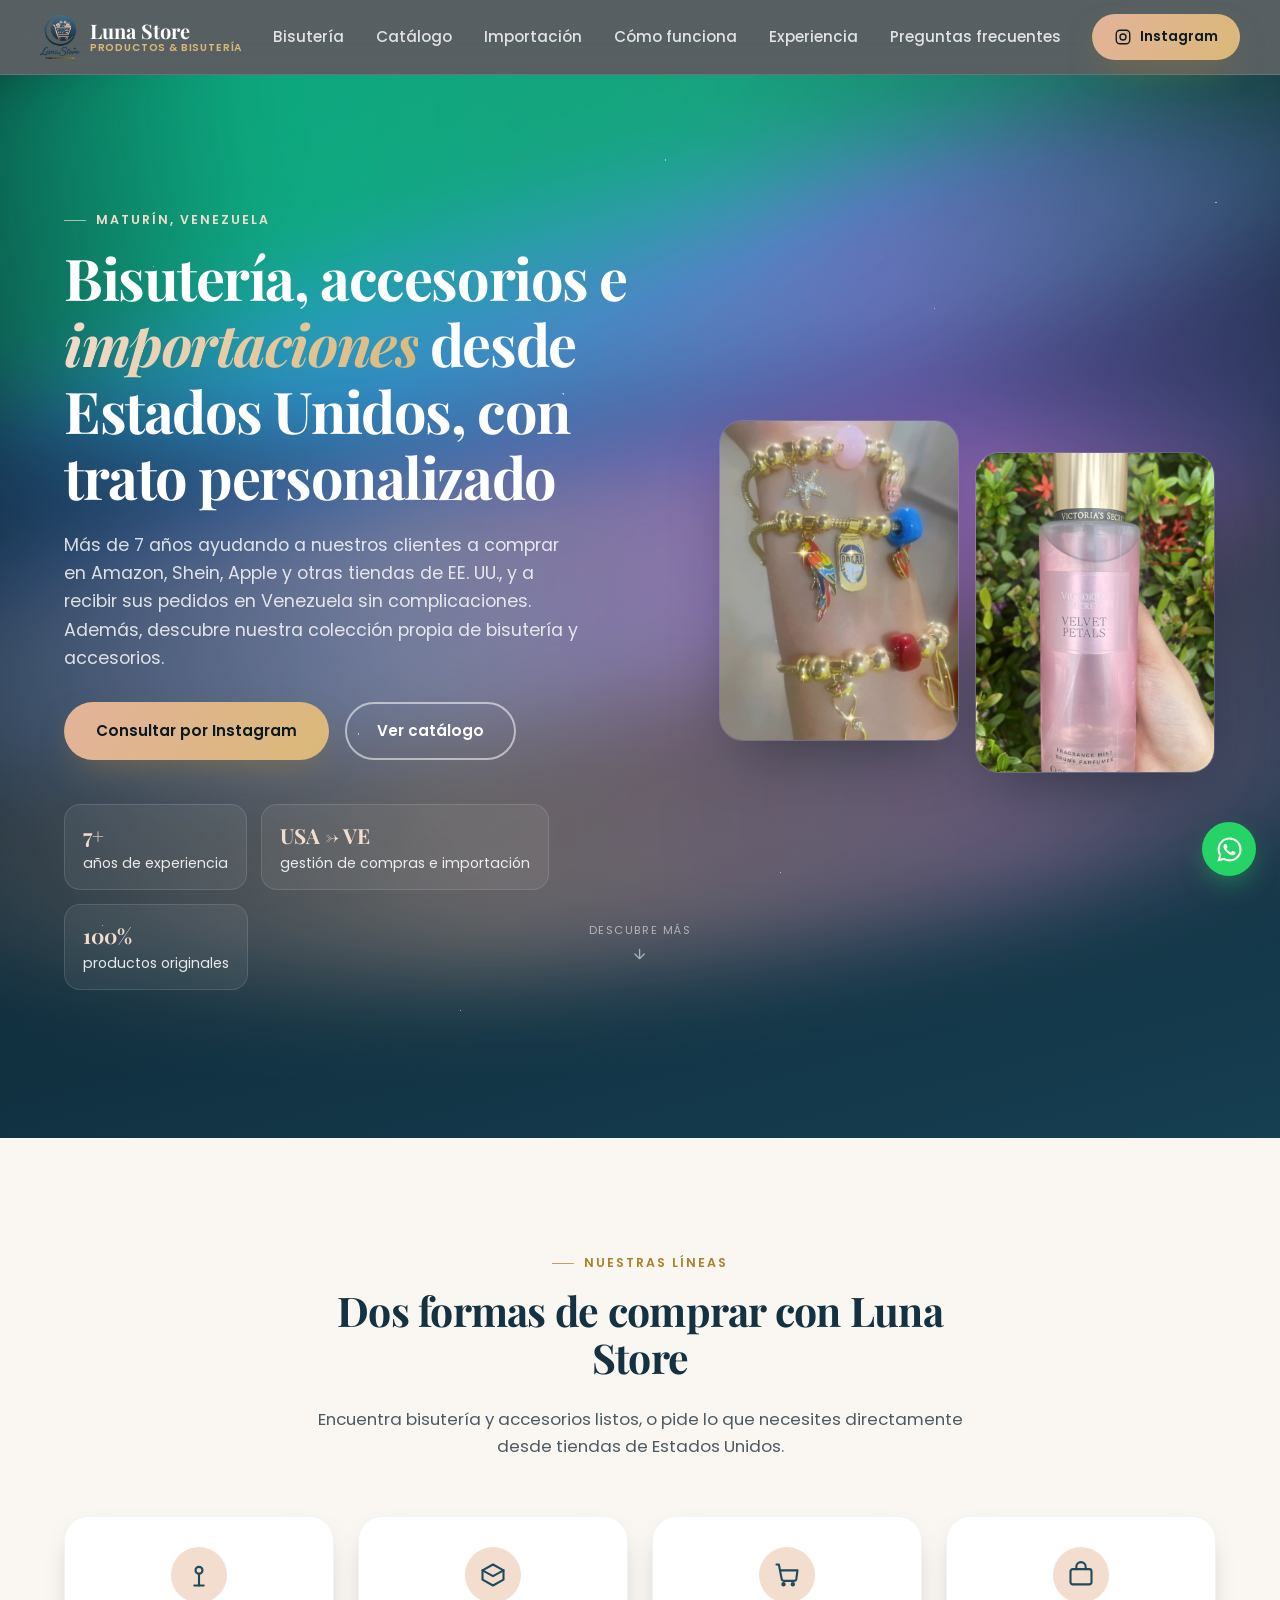
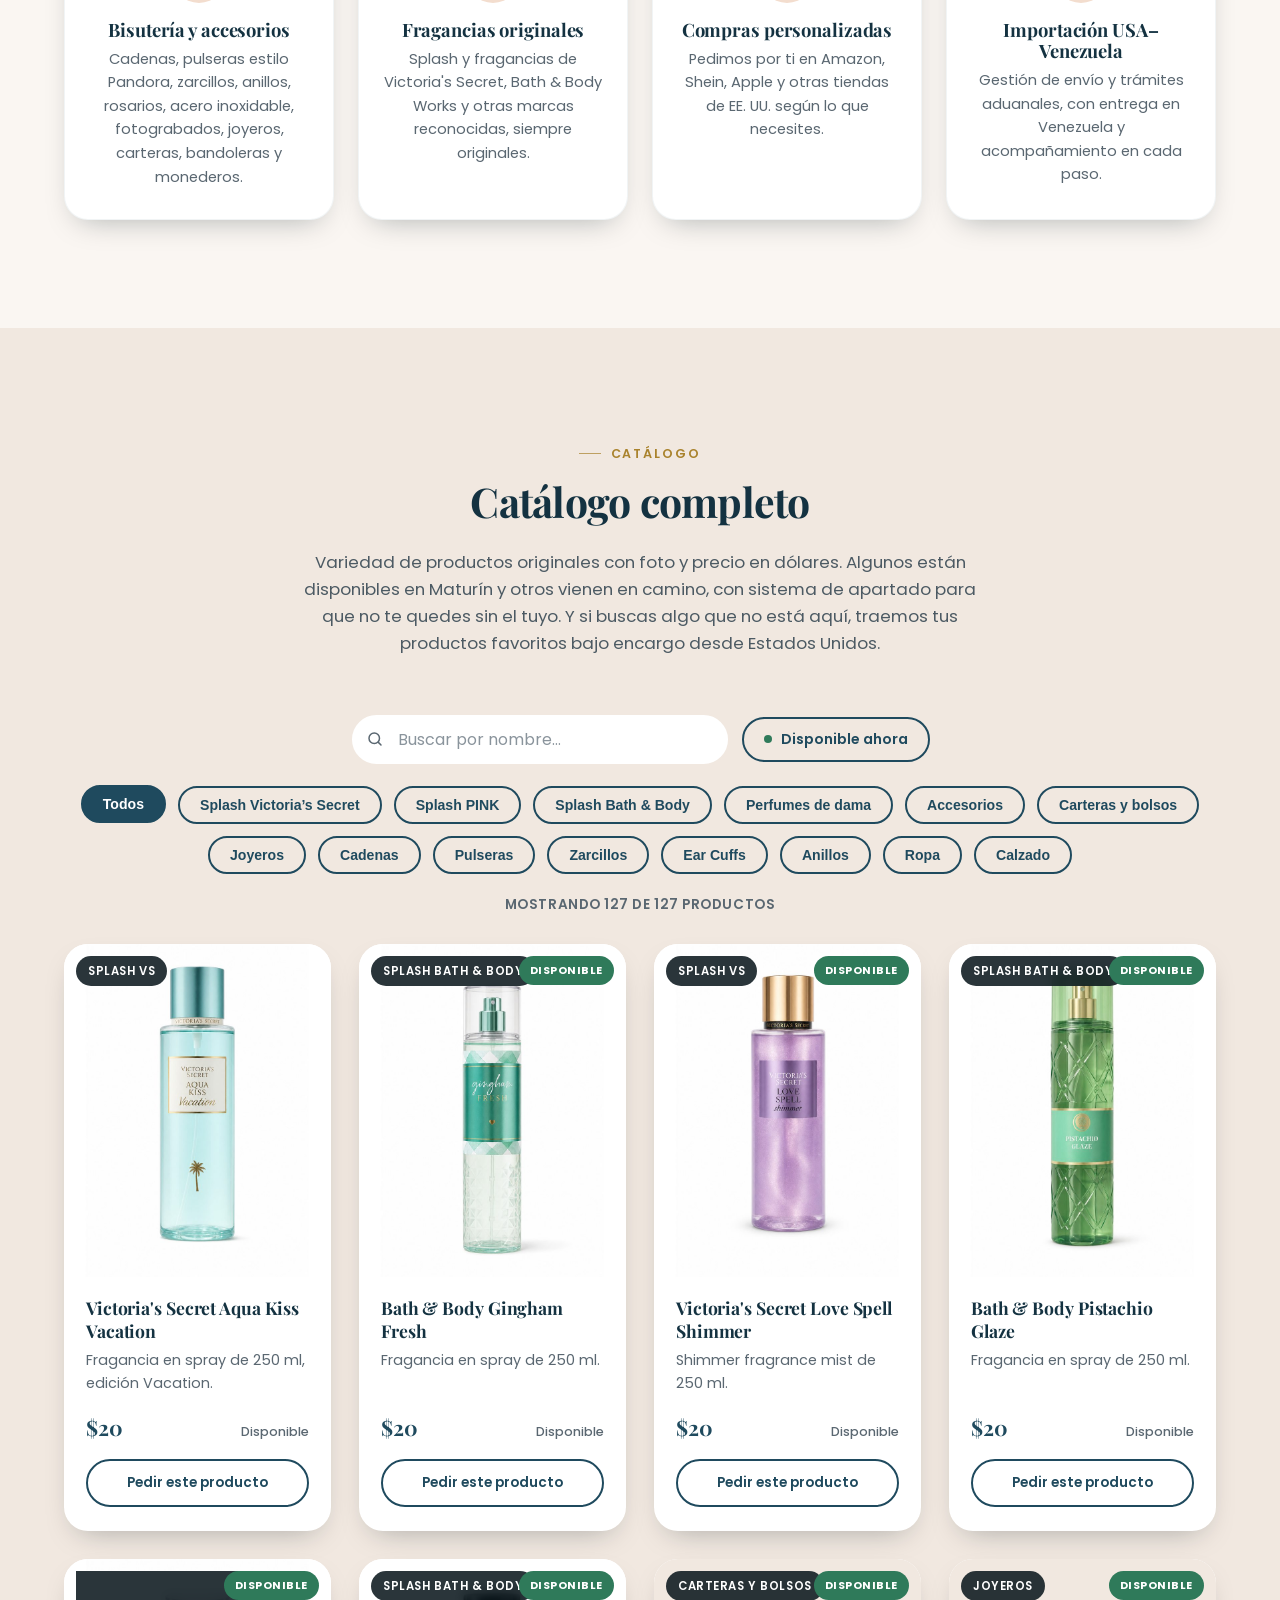
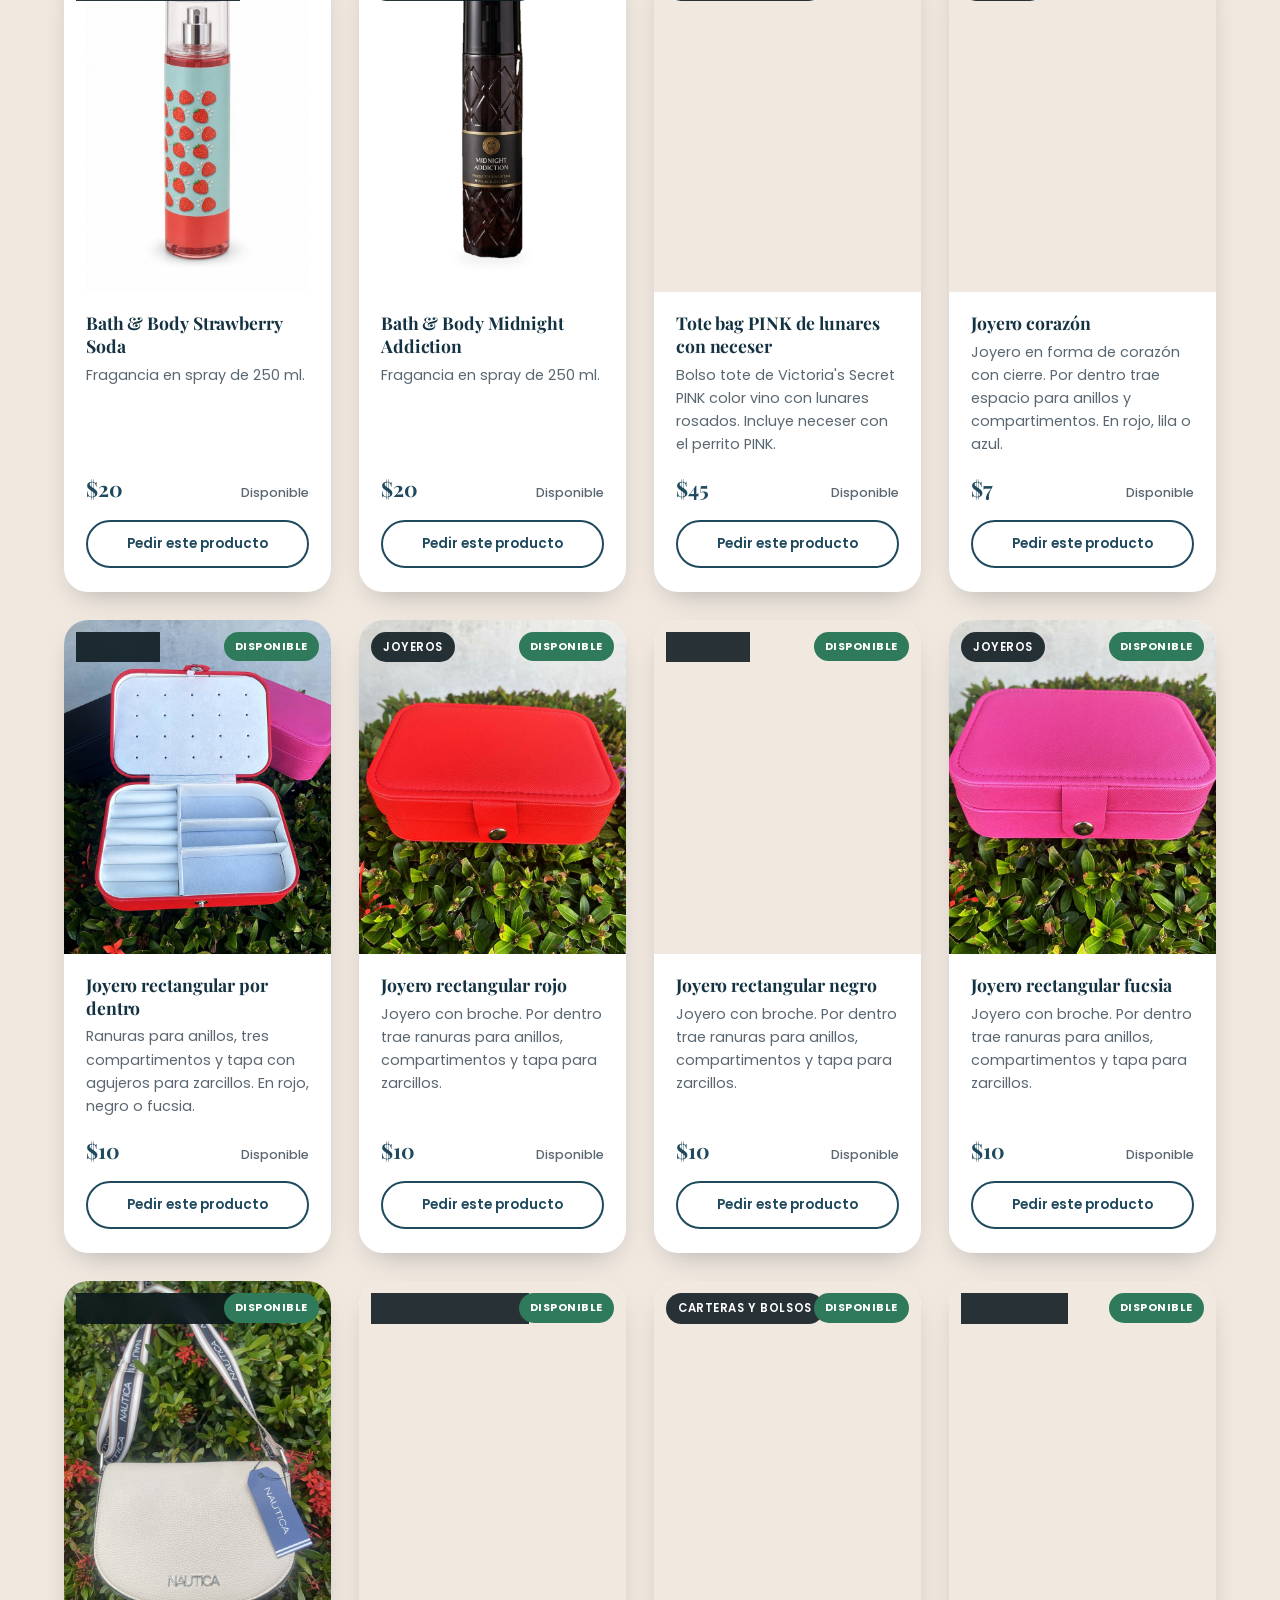
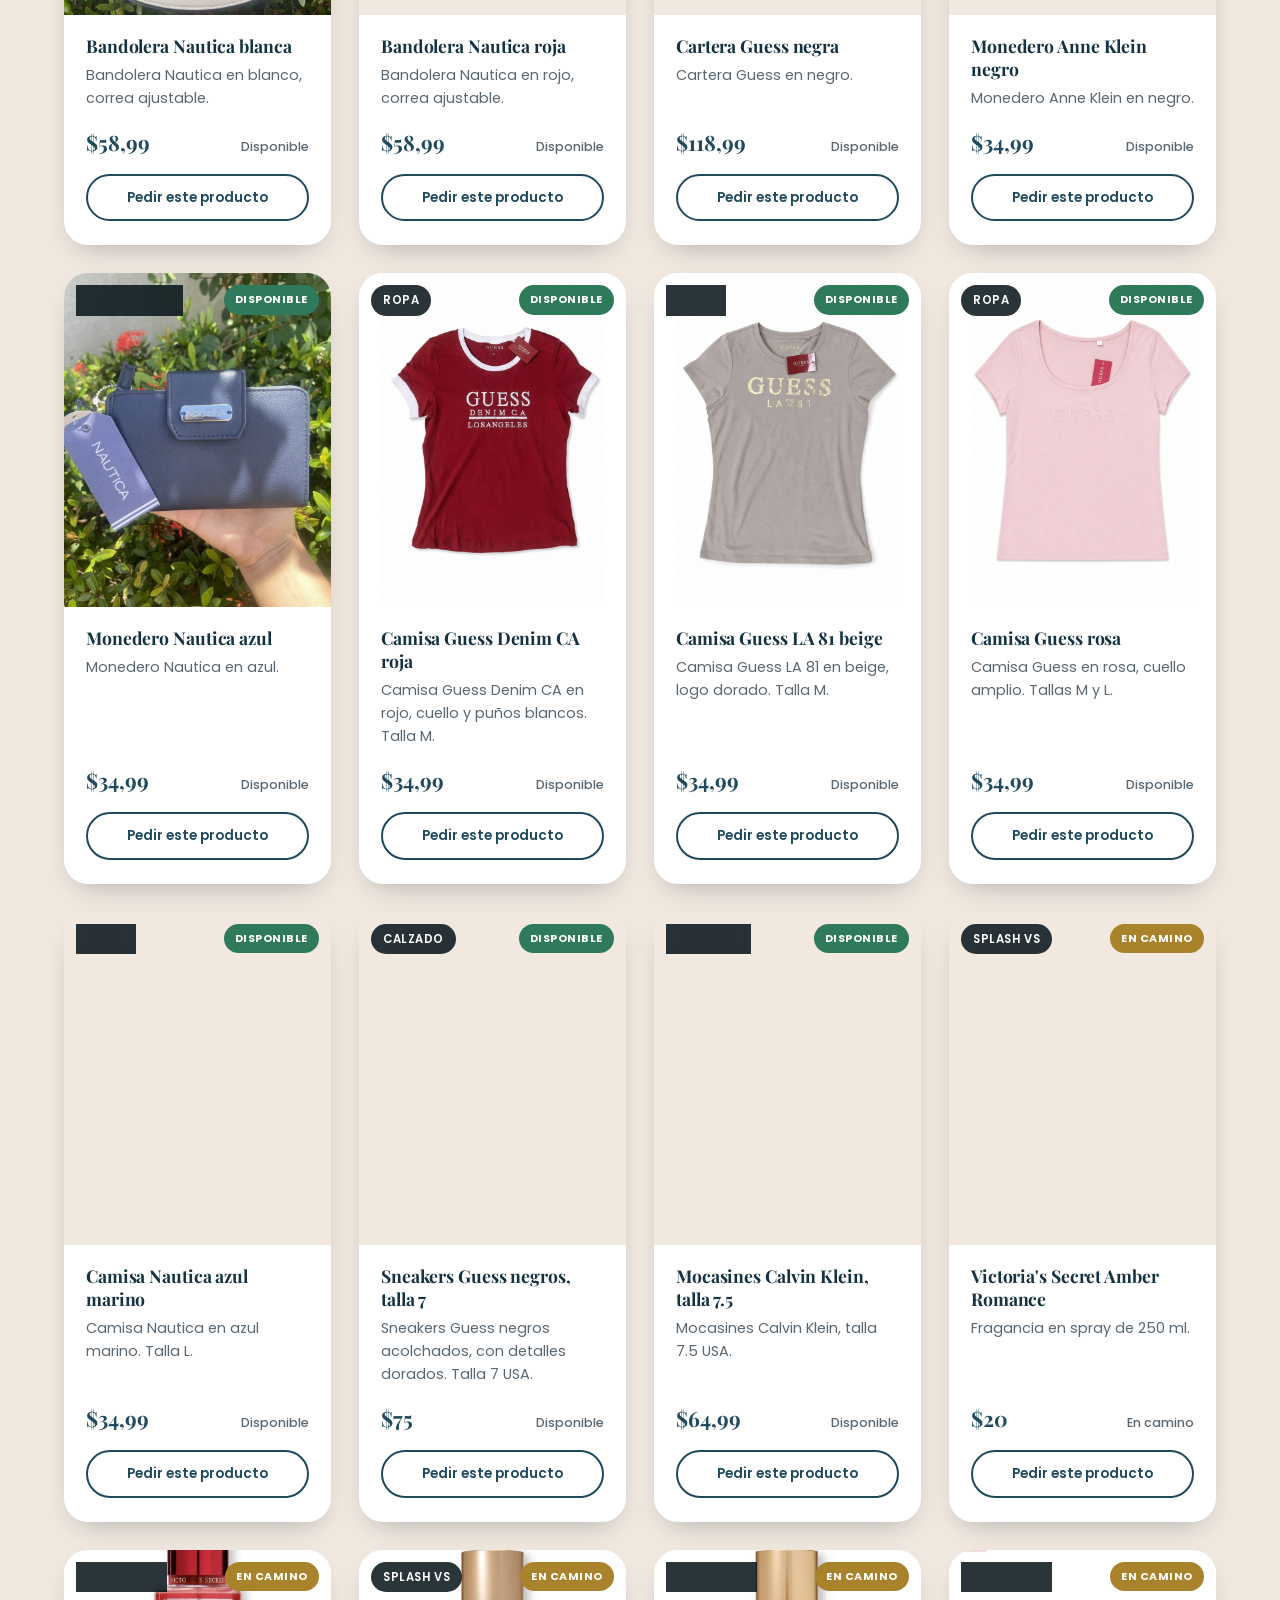
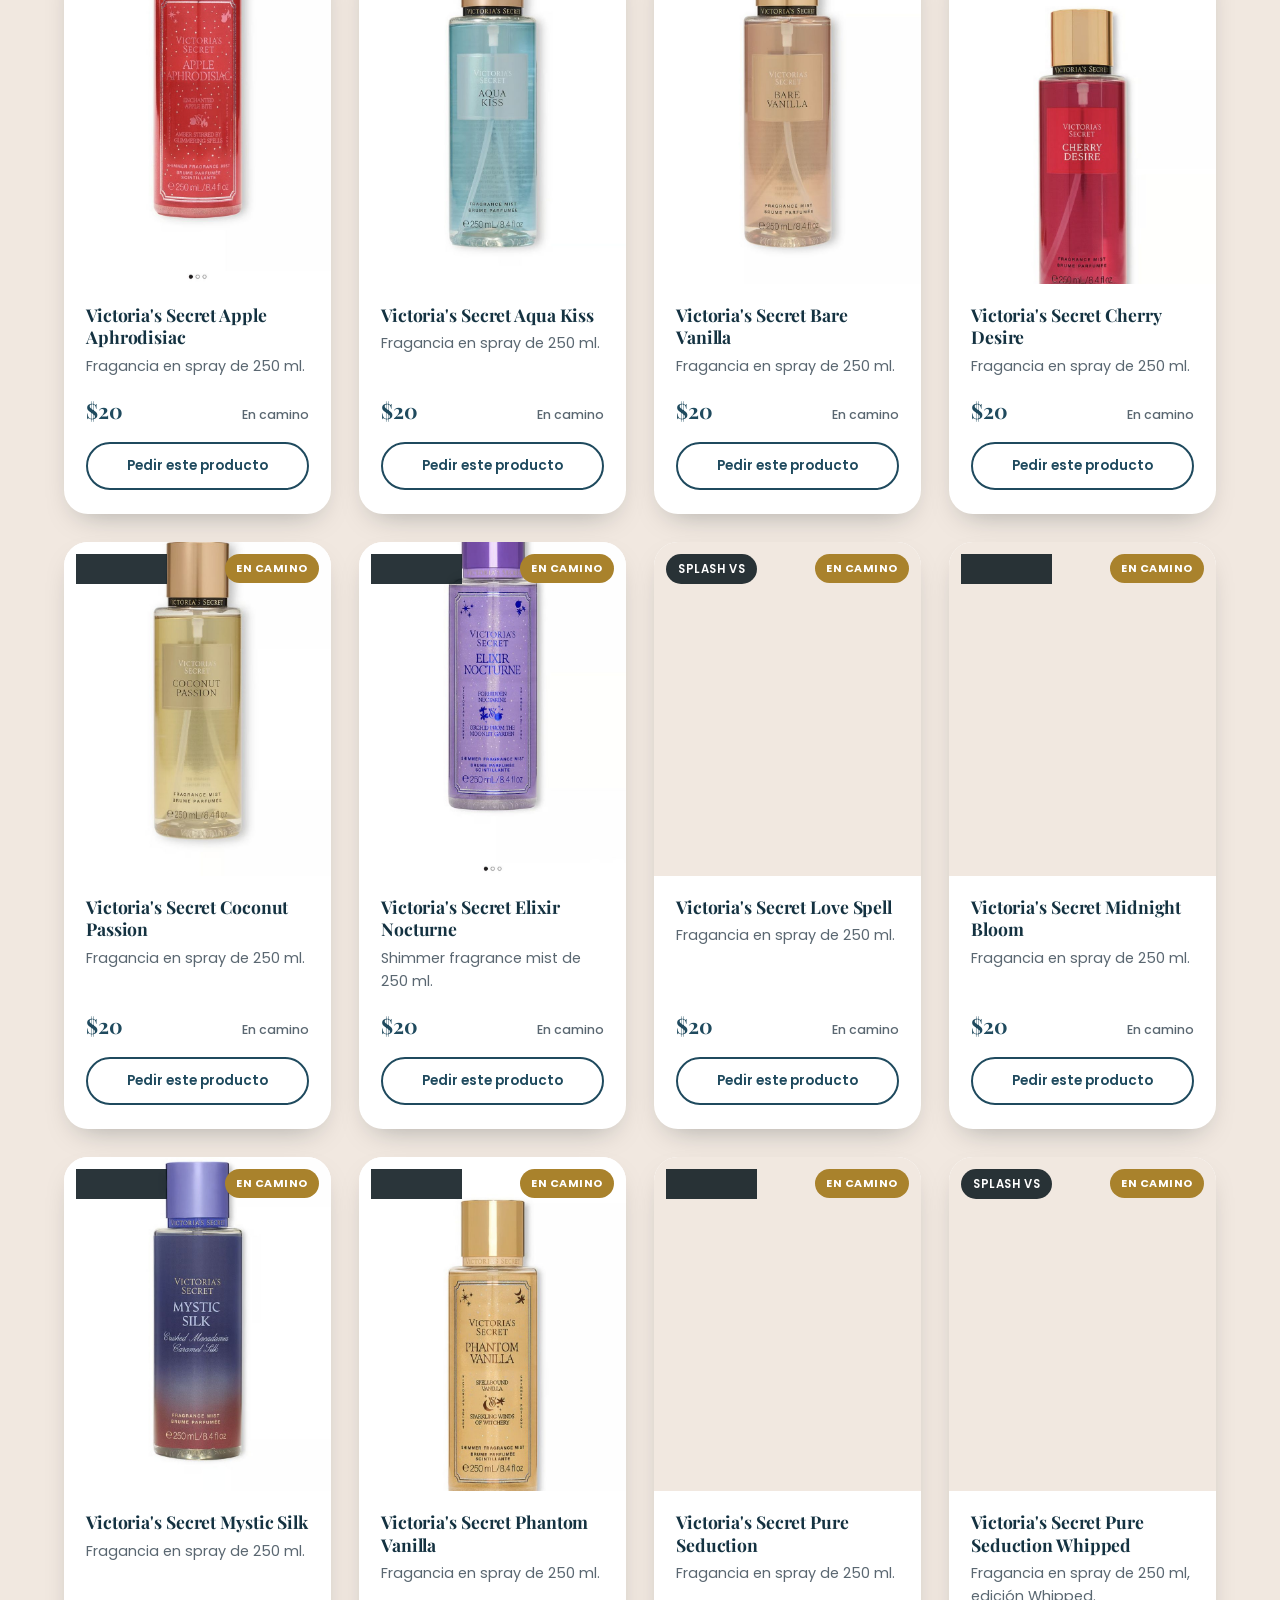
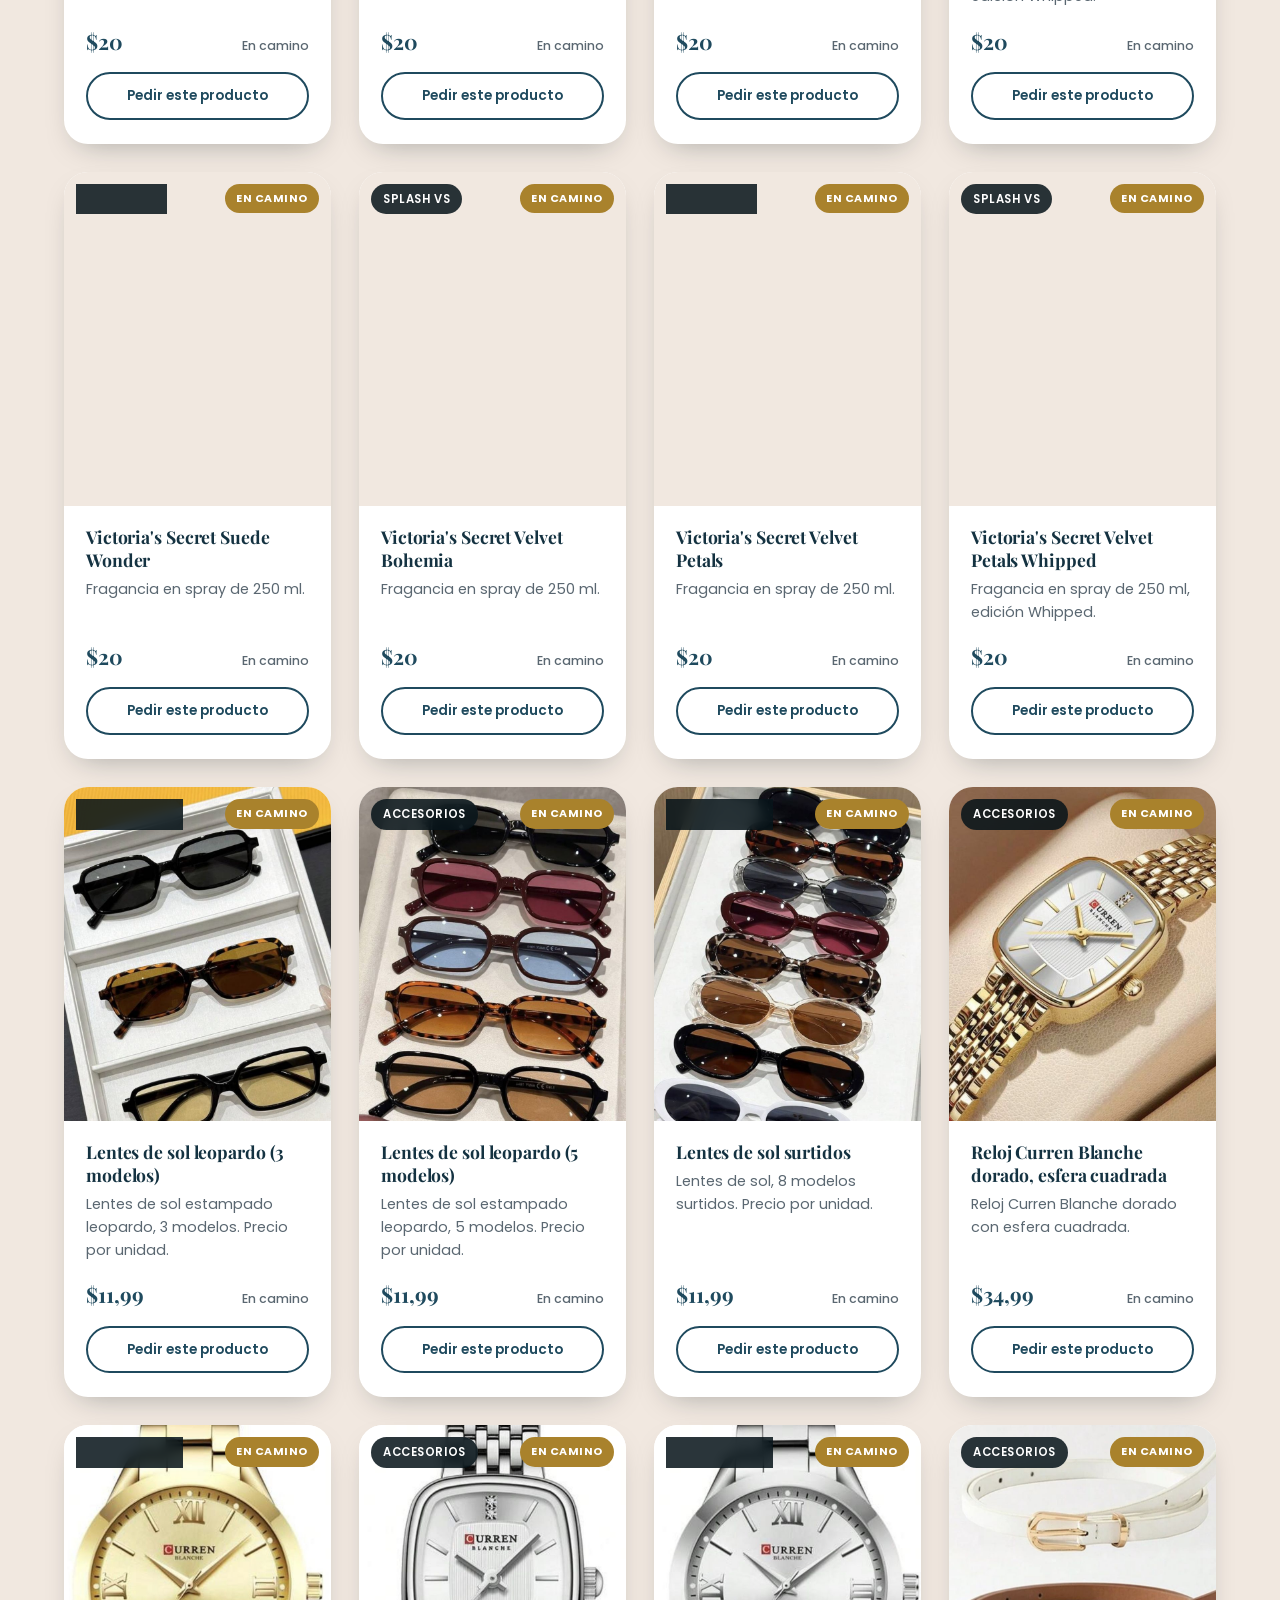
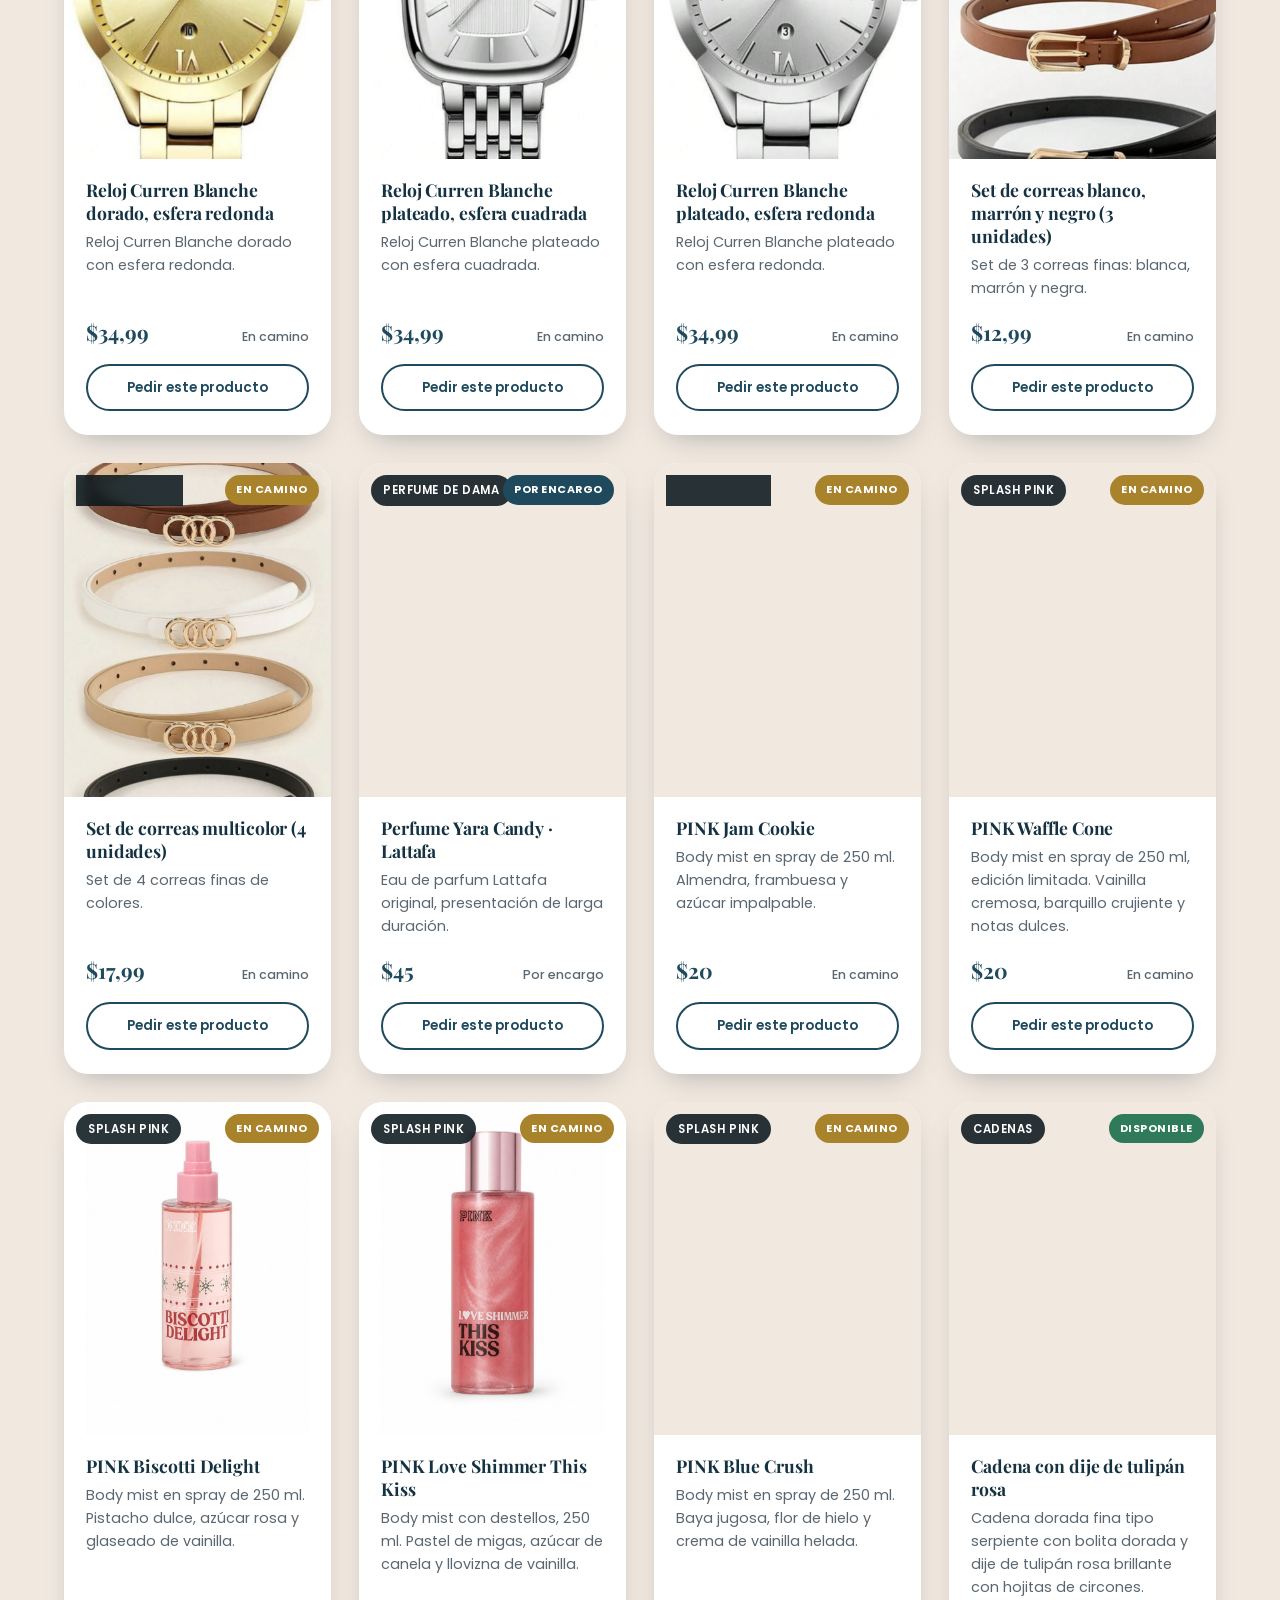
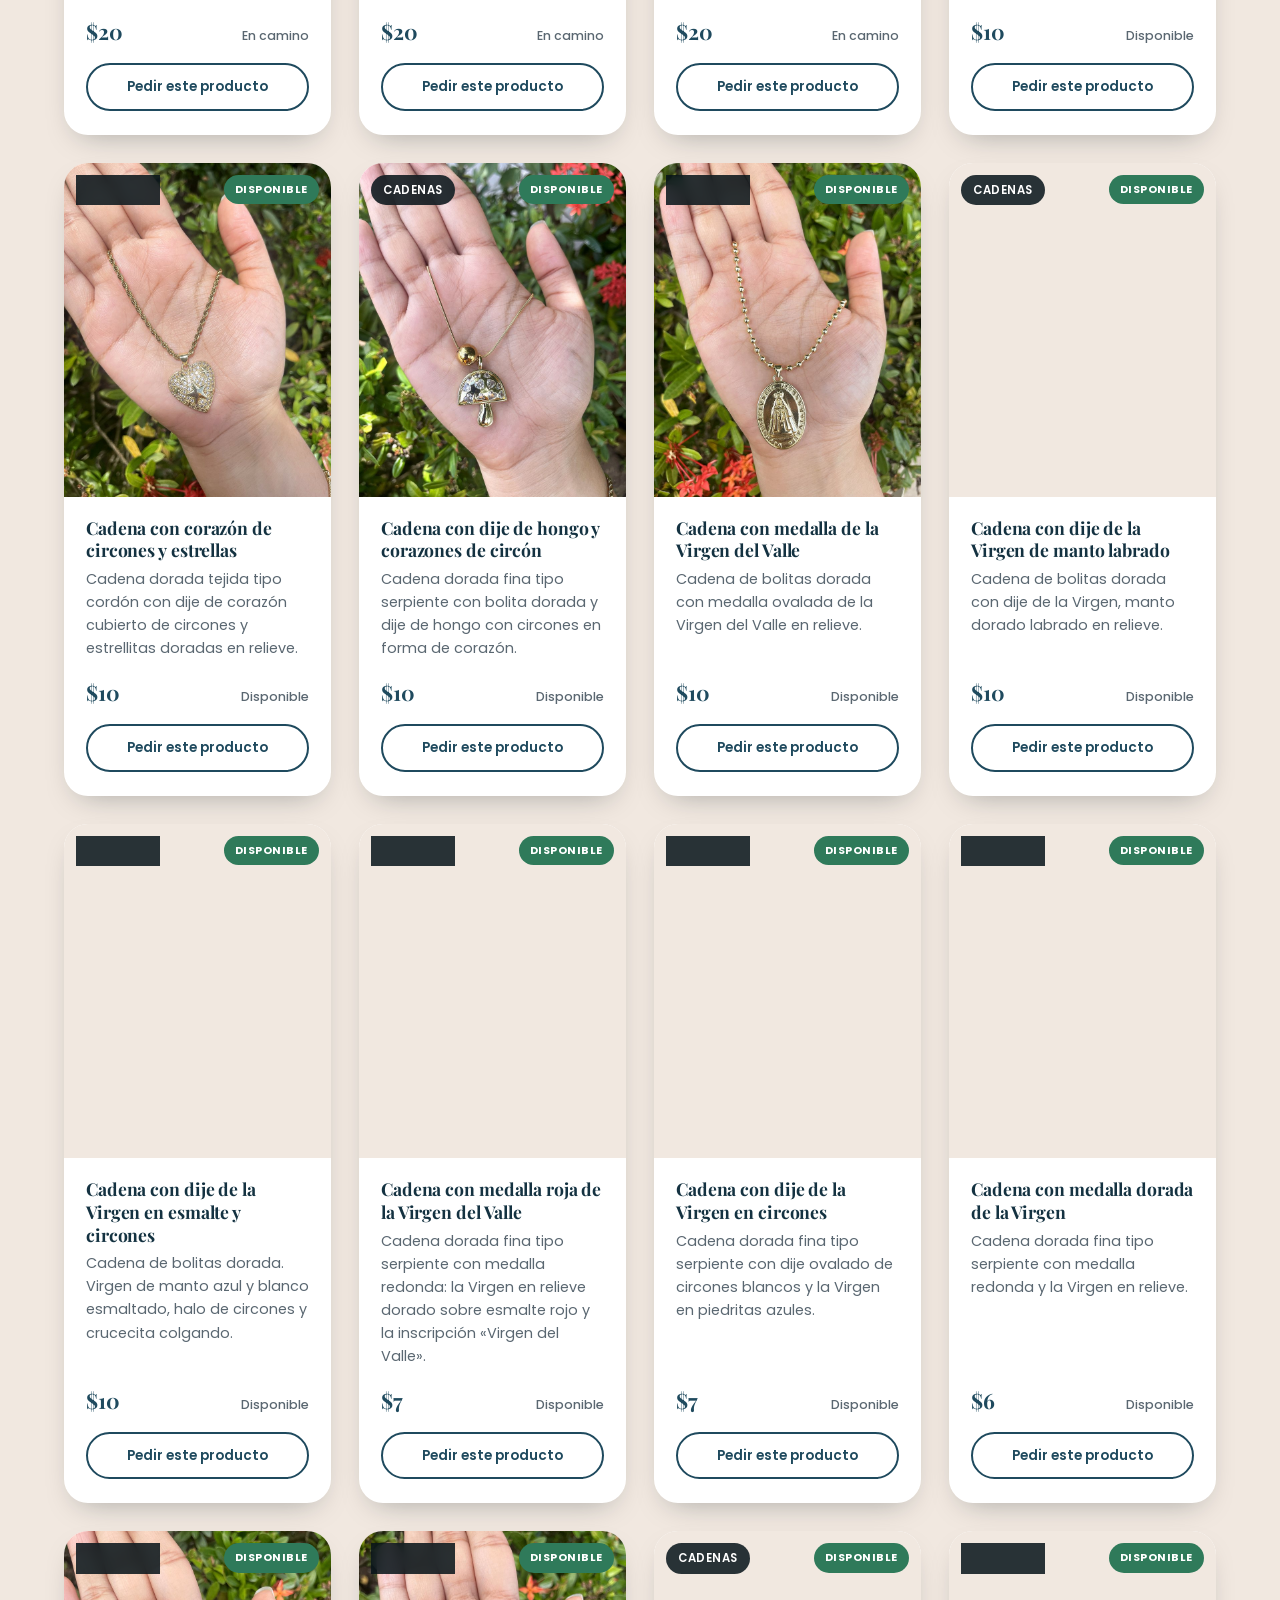
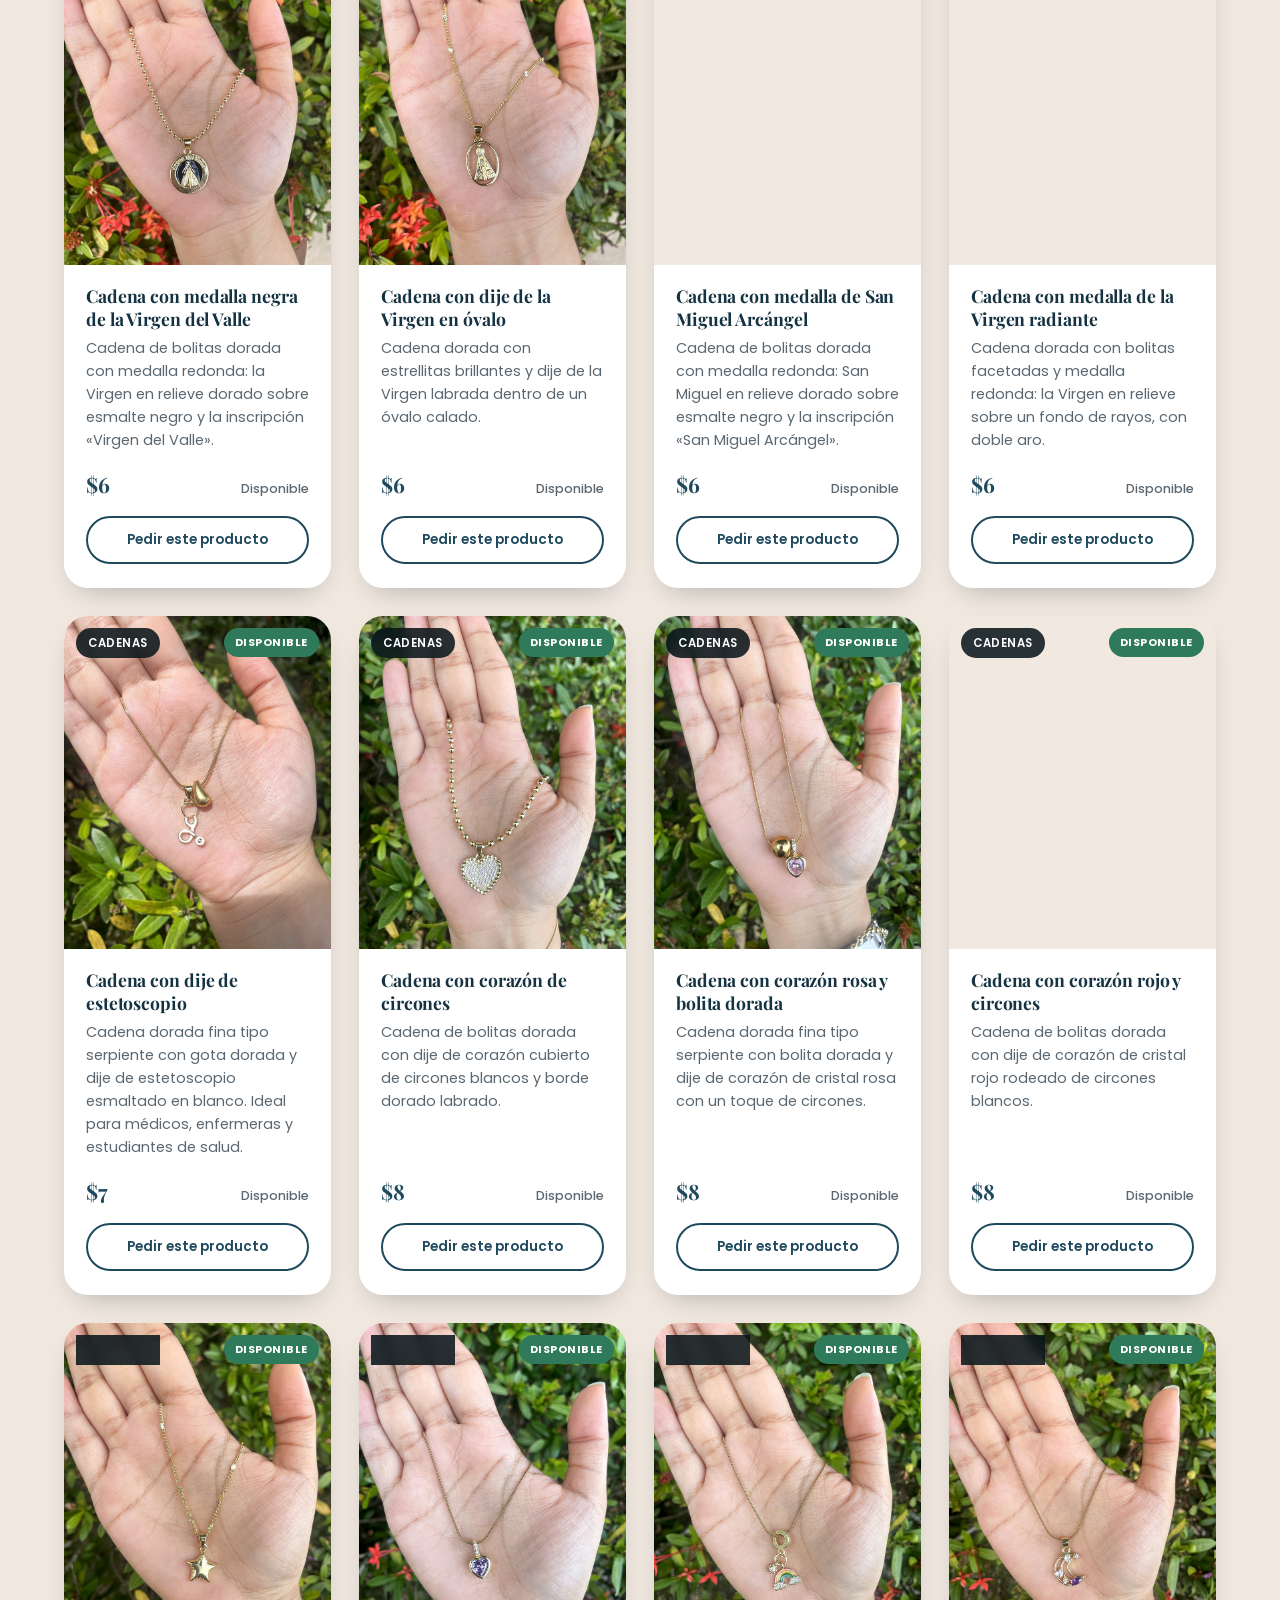
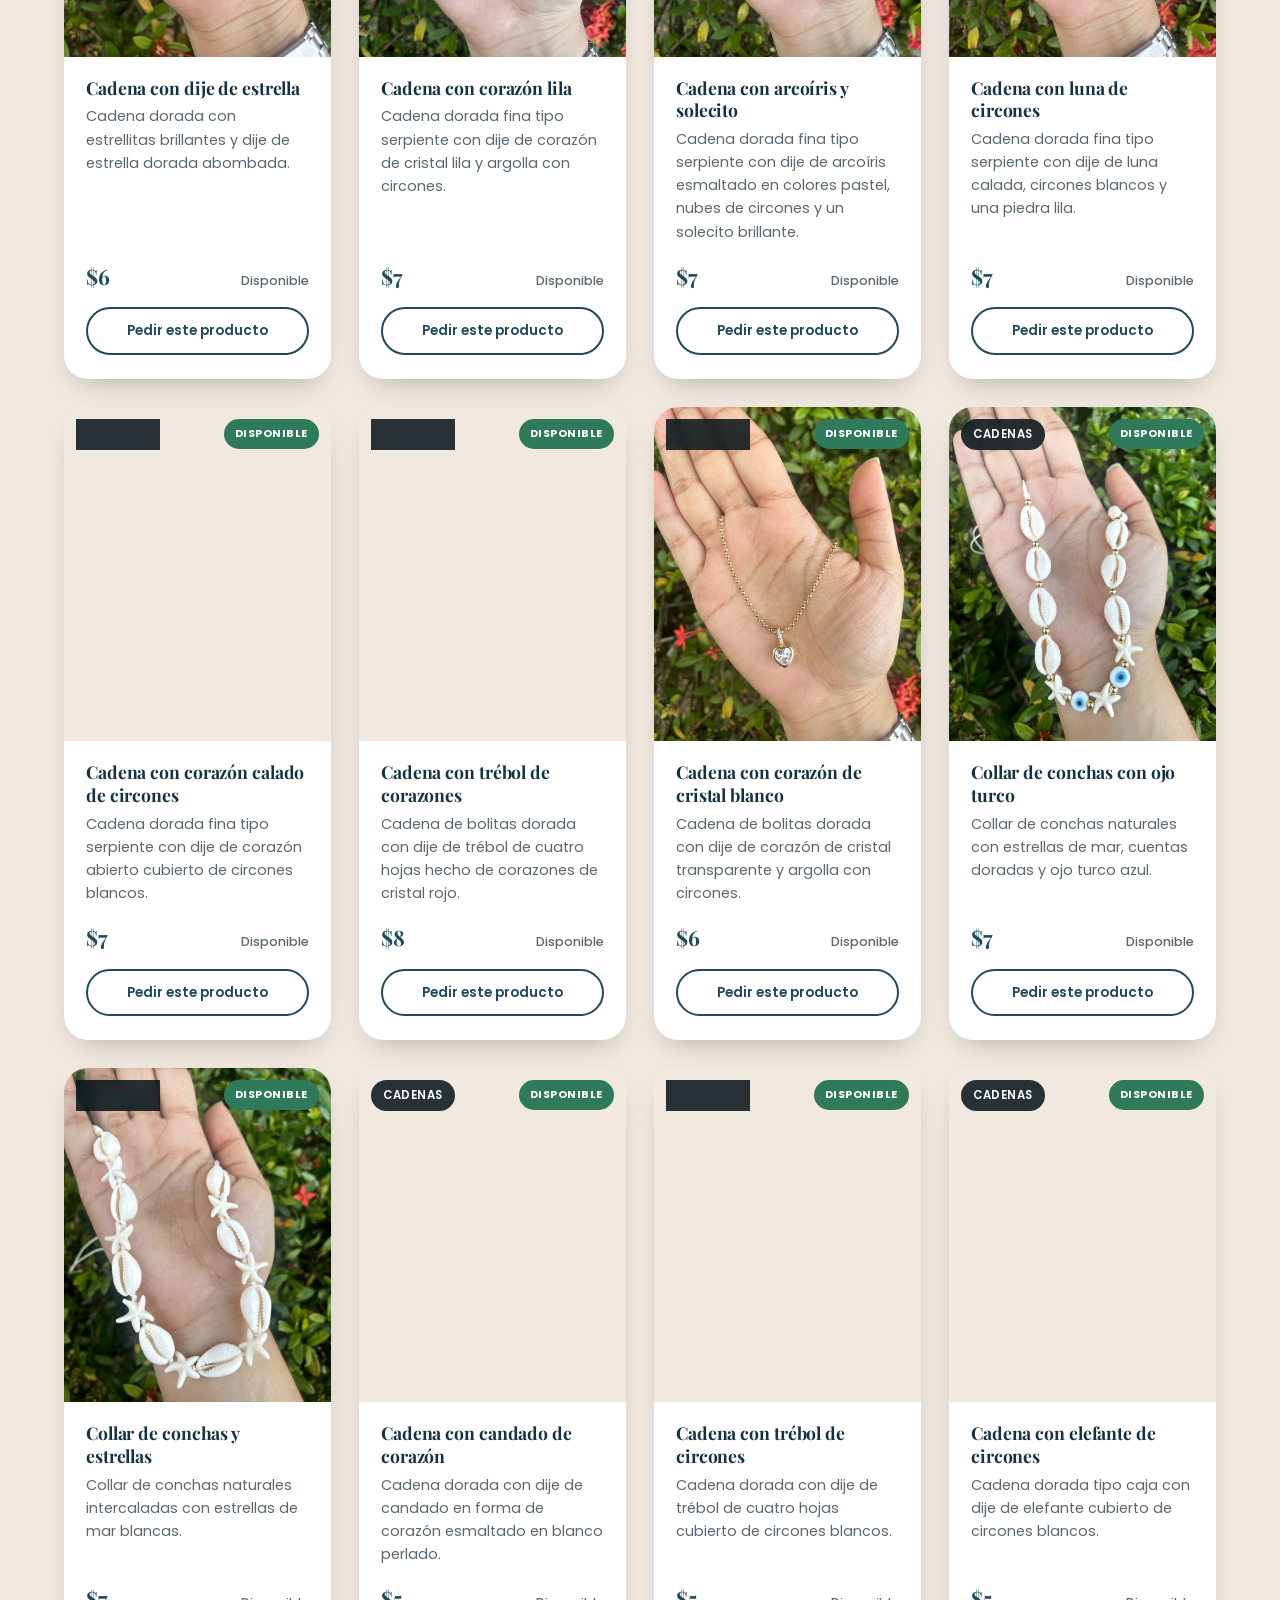
==== index.html @ 10950ca3 "catalogo: 8 cadenas con dijes de circones (5 doradas en la mano, 3 plateadas), $5 c/u Co-Authored-By" ====
<!DOCTYPE html>
<html lang="es">
<head>
<meta charset="UTF-8" />
<meta name="viewport" content="width=device-width, initial-scale=1.0" />
<title>Luna Store | Catálogo de fragancias, accesorios y ropa — Maturín</title>
<meta name="description" content="Catálogo de Luna Store (Maturín, Venezuela): 57 productos con foto y precio — fragancias Victoria's Secret, carteras, relojes, ropa y calzado originales, más importaciones a pedido desde Estados Unidos." />
<meta name="theme-color" content="#0a1920" />

<link rel="icon" type="image/png" sizes="32x32" href="assets/logo/web/favicon-32.png" />
<link rel="icon" type="image/png" sizes="192x192" href="assets/logo/web/favicon-192.png" />
<link rel="apple-touch-icon" href="assets/logo/web/favicon-180.png" />
<link rel="shortcut icon" href="assets/logo/web/favicon.ico" />

<!-- Open Graph -->
<meta property="og:type" content="website" />
<meta property="og:title" content="Luna Store — Catálogo completo de productos originales" />
<meta property="og:description" content="57 productos con foto y precio: fragancias Victoria's Secret, carteras, relojes, ropa y calzado. Entrega en Maturín e importación desde Estados Unidos." />
<meta property="og:image" content="https://reynaldonikola.github.io/luna-store/assets/logo/web/logo-full@2x.png" />
<meta property="og:image:alt" content="Logotipo de Luna Store" />
<meta property="og:locale" content="es_VE" />
<meta property="og:site_name" content="Luna Store" />
<meta property="og:url" content="https://reynaldonikola.github.io/luna-store/" />
<link rel="canonical" href="https://reynaldonikola.github.io/luna-store/" />

<!-- Twitter / X -->
<meta name="twitter:card" content="summary_large_image" />
<meta name="twitter:title" content="Luna Store — Catálogo completo de productos originales" />
<meta name="twitter:description" content="57 productos con foto y precio. Entrega en Maturín e importación desde Estados Unidos." />
<meta name="twitter:image" content="https://reynaldonikola.github.io/luna-store/assets/logo/web/logo-full@2x.png" />

<link rel="preconnect" href="https://fonts.googleapis.com" />
<link rel="preconnect" href="https://fonts.gstatic.com" crossorigin />
<link href="https://fonts.googleapis.com/css2?family=Playfair+Display:wght@600;700&family=Poppins:wght@400;500;600;700&display=swap" rel="stylesheet" />

<link rel="stylesheet" href="styles.css" />
</head>
<body>

<a class="skip-link" href="#main">Saltar al contenido principal</a>

<header class="site-header">
  <div class="container header-inner">
    <a class="brand" href="#top" aria-label="Luna Store, ir al inicio">
      <img src="assets/logo/web/logo-full.png" alt="Logotipo de Luna Store: carrito de compras con bisutería dentro de una luna creciente" width="44" height="49" />
      <span class="brand-text">
        <span class="brand-name">Luna Store</span>
        <span class="brand-tag">Productos &amp; Bisutería</span>
      </span>
    </a>

    <nav class="main-nav" id="main-nav" aria-label="Navegación principal">
      <a href="#bisuteria">Bisutería</a>
      <a href="#catalogo">Catálogo</a>
      <a href="#importacion">Importación</a>
      <a href="#proceso">Cómo funciona</a>
      <a href="#experiencia">Experiencia</a>
      <a href="#faq">Preguntas frecuentes</a>
    </nav>

    <div class="header-cta">
      <a class="btn btn-primary btn-small" href="https://ig.me/m/lunastore_mat" target="_blank" rel="noopener noreferrer">
        <svg viewBox="0 0 24 24" fill="none" stroke="currentColor" stroke-width="1.8" stroke-linecap="round" stroke-linejoin="round" aria-hidden="true"><rect x="3" y="3" width="18" height="18" rx="5"></rect><circle cx="12" cy="12" r="4"></circle><circle cx="17.5" cy="6.5" r="0.6" fill="currentColor" stroke="none"></circle></svg>
        <span>Instagram</span>
      </a>
      <button class="nav-toggle" id="nav-toggle" aria-expanded="false" aria-controls="main-nav" aria-label="Abrir menú de navegación">
        <span></span>
      </button>
    </div>
  </div>
</header>

<main id="main">

  <!-- HERO -->
  <section class="hero" id="top">
      <div class="aurora" aria-hidden="true"><span></span><span></span><span></span><span></span></div>
      <div class="stars" aria-hidden="true"></div>
    <div class="container hero-inner">
      <div class="hero-content">
        <span class="eyebrow">Maturín, Venezuela</span>
        <h1>Bisutería, accesorios e <em>importaciones</em> desde Estados Unidos, con trato personalizado</h1>
        <p>
          Más de 7 años ayudando a nuestros clientes a comprar en Amazon, Shein, Apple y otras tiendas
          de EE. UU., y a recibir sus pedidos en Venezuela sin complicaciones. Además, descubre nuestra
          colección propia de bisutería y accesorios.
        </p>
        <div class="hero-actions">
          <a class="btn btn-primary" href="https://ig.me/m/lunastore_mat" target="_blank" rel="noopener noreferrer">
            Consultar por Instagram
          </a>
          <a class="btn btn-outline-light" href="#catalogo">Ver catálogo</a>
        </div>
        <div class="hero-badges">
          <div class="hero-badge">
            <div>
              <strong>7+</strong>
              años de experiencia
            </div>
          </div>
          <div class="hero-badge">
            <div>
              <strong>USA → VE</strong>
              gestión de compras e importación
            </div>
          </div>
          <div class="hero-badge">
            <div>
              <strong>100%</strong>
              productos originales
            </div>
          </div>
        </div>
      </div>

      <div class="hero-visual" id="hero-visual" aria-hidden="false">
        <figure>
          <img src="assets/web/pulseras-estilo-pandora-02.jpg" alt="Pulseras estilo Pandora personalizadas con dijes, de Luna Store" loading="eager" fetchpriority="high" width="1170" height="2080" />
        </figure>
        <figure>
          <img src="assets/web/splash-velvet-petals.jpg" alt="Splash Velvet Petals de Victoria's Secret, original, de Luna Store" loading="lazy" width="640" height="1136" />
        </figure>
      </div>

      <span class="scroll-cue" aria-hidden="true">
        Descubre más
        <svg viewBox="0 0 24 24" fill="none" stroke="currentColor" stroke-width="2" stroke-linecap="round" stroke-linejoin="round"><path d="M12 5v14M5 12l7 7 7-7"></path></svg>
      </span>
    </div>
  </section>

  <!-- CATEGORÍAS / LÍNEAS -->
  <section class="section" id="bisuteria" aria-labelledby="categorias-heading">
    <div class="container">
      <div class="section-heading">
        <span class="eyebrow">Nuestras líneas</span>
        <h2 id="categorias-heading">Dos formas de comprar con Luna Store</h2>
        <p>Encuentra bisutería y accesorios listos, o pide lo que necesites directamente desde tiendas de Estados Unidos.</p>
      </div>

      <div class="categories">
        <div class="category-card">
          <div class="category-icon" aria-hidden="true">
            <svg viewBox="0 0 24 24" fill="none" stroke="currentColor" stroke-width="1.8" stroke-linecap="round" stroke-linejoin="round"><circle cx="12" cy="8" r="3"></circle><path d="M12 11v10"></path><path d="M8 21h8"></path></svg>
          </div>
          <h3>Bisutería y accesorios</h3>
          <p>Cadenas, pulseras estilo Pandora, zarcillos, anillos, rosarios, acero inoxidable, fotograbados, joyeros, carteras, bandoleras y monederos.</p>
        </div>

        <div class="category-card">
          <div class="category-icon" aria-hidden="true">
            <svg viewBox="0 0 24 24" fill="none" stroke="currentColor" stroke-width="1.8" stroke-linecap="round" stroke-linejoin="round"><path d="M3 8l9-5 9 5-9 5-9-5z"></path><path d="M3 8v8l9 5 9-5V8"></path></svg>
          </div>
          <h3>Fragancias originales</h3>
          <p>Splash y fragancias de Victoria's Secret, Bath &amp; Body Works y otras marcas reconocidas, siempre originales.</p>
        </div>

        <div class="category-card">
          <div class="category-icon" aria-hidden="true">
            <svg viewBox="0 0 24 24" fill="none" stroke="currentColor" stroke-width="1.8" stroke-linecap="round" stroke-linejoin="round"><path d="M3 3h2l2.4 12.2a2 2 0 002 1.8h8.6a2 2 0 002-1.6L21 8H6"></path><circle cx="9" cy="20" r="1"></circle><circle cx="17" cy="20" r="1"></circle></svg>
          </div>
          <h3>Compras personalizadas</h3>
          <p>Pedimos por ti en Amazon, Shein, Apple y otras tiendas de EE. UU. según lo que necesites.</p>
        </div>

        <div class="category-card">
          <div class="category-icon" aria-hidden="true">
            <svg viewBox="0 0 24 24" fill="none" stroke="currentColor" stroke-width="1.8" stroke-linecap="round" stroke-linejoin="round"><rect x="3" y="7" width="18" height="13" rx="2"></rect><path d="M8 7V5a4 4 0 018 0v2"></path></svg>
          </div>
          <h3>Importación USA–Venezuela</h3>
          <p>Gestión de envío y trámites aduanales, con entrega en Venezuela y acompañamiento en cada paso.</p>
        </div>
      </div>
    </div>
  </section>

  <!-- CATÁLOGO FILTRABLE -->
  <section class="section section--alt" id="catalogo" aria-labelledby="catalogo-heading">
    <div class="container">
      <div class="section-heading">
        <span class="eyebrow">Catálogo</span>
        <h2 id="catalogo-heading">Catálogo completo</h2>
        <p>Variedad de productos originales con foto y precio en dólares. Algunos están disponibles en Maturín y otros vienen en camino, con sistema de apartado para que no te quedes sin el tuyo. Y si buscas algo que no está aquí, traemos tus productos favoritos bajo encargo desde Estados Unidos.</p>
      </div>

      <div class="catalog-tools">

        <div class="search-field">

          <svg class="search-icon" viewBox="0 0 24 24" fill="none" stroke="currentColor" stroke-width="2" stroke-linecap="round" aria-hidden="true"><circle cx="11" cy="11" r="7"></circle><path d="M20 20l-3.5-3.5"></path></svg>

          <input type="search" id="catalog-search" class="search-input" placeholder="Buscar por nombre…" aria-label="Buscar un producto por nombre" aria-controls="product-grid" autocomplete="off" />

          <button type="button" class="search-clear" id="search-clear" aria-label="Borrar la búsqueda" hidden>

            <svg viewBox="0 0 24 24" fill="none" stroke="currentColor" stroke-width="2" stroke-linecap="round" aria-hidden="true"><path d="M6 6l12 12M18 6L6 18"></path></svg>

          </button>

        </div>

        <button class="stock-toggle" type="button" id="only-available" aria-pressed="false">Disponible ahora</button>

      </div>
      <div class="filter-bar" role="group" aria-label="Filtrar catálogo por categoría">
        <button class="filter-btn" type="button" data-filter="all" aria-pressed="true">Todos</button>
        <button class="filter-btn" type="button" data-filter="splash-vs" aria-pressed="false">Splash Victoria’s Secret</button>
        <button class="filter-btn" type="button" data-filter="splash-pink" aria-pressed="false">Splash PINK</button>
        <button class="filter-btn" type="button" data-filter="splash-bbw" aria-pressed="false">Splash Bath &amp; Body</button>
        <button class="filter-btn" type="button" data-filter="perfume-dama" aria-pressed="false">Perfumes de dama</button>
        <button class="filter-btn" type="button" data-filter="perfume-caballero" aria-pressed="false">Perfumes de caballero</button>
        <button class="filter-btn" type="button" data-filter="cremas" aria-pressed="false">Cremas y lociones</button>
        <button class="filter-btn" type="button" data-filter="accesorios" aria-pressed="false">Accesorios</button>
        <button class="filter-btn" type="button" data-filter="carteras" aria-pressed="false">Carteras y bolsos</button>
        <button class="filter-btn" type="button" data-filter="joyeros" aria-pressed="false">Joyeros</button>
        <button class="filter-btn" type="button" data-filter="cadenas" aria-pressed="false">Cadenas</button>
        <button class="filter-btn" type="button" data-filter="pulseras" aria-pressed="false">Pulseras</button>
        <button class="filter-btn" type="button" data-filter="zarcillos" aria-pressed="false">Zarcillos</button>
        <button class="filter-btn" type="button" data-filter="earcuffs" aria-pressed="false">Ear Cuffs</button>
        <button class="filter-btn" type="button" data-filter="anillos" aria-pressed="false">Anillos</button>
        <button class="filter-btn" type="button" data-filter="ropa" aria-pressed="false">Ropa</button>
        <button class="filter-btn" type="button" data-filter="calzado" aria-pressed="false">Calzado</button>
      </div>

      <p class="catalog-count" id="catalog-count" aria-live="polite">Mostrando 127 de 127 productos</p>

      <div class="product-grid" id="product-grid">

        <article class="product-card" data-state="disponible" data-category="splash-vs" data-sku="VS-AQUAKISS-VAC">
          <div class="product-media">
            <span class="product-tag">Splash VS</span>
            <span class="product-state product-state--disponible">Disponible</span>
            <img src="assets/catalogo/vs-aquakiss-vac.jpg" alt="Victoria&#x27;s Secret Aqua Kiss Vacation" loading="lazy" decoding="async" width="800" height="1000" />
          </div>
          <div class="product-body">
            <h3>Victoria&#x27;s Secret Aqua Kiss Vacation</h3>
            <p>Fragancia en spray de 250 ml, edición Vacation.</p>
            <div class="product-meta">
              <span class="product-price">$20</span>
              <span class="product-availability">Disponible</span>
            </div>
            <a class="product-cta" href="https://wa.me/584249533311?text=Hola%20Luna%20Store%2C%20me%20interesa%3A%20Victoria%27s%20Secret%20Aqua%20Kiss%20Vacation%20%28VS-AQUAKISS-VAC%29" target="_blank" rel="noopener noreferrer">Pedir este producto</a>
          </div>
        </article>

        <article class="product-card" data-state="disponible" data-category="splash-bbw" data-sku="VS-GINGHAMFRESH">
          <div class="product-media">
            <span class="product-tag">Splash Bath &amp; Body</span>
            <span class="product-state product-state--disponible">Disponible</span>
            <img src="assets/catalogo/vs-ginghamfresh.jpg" alt="Bath &amp; Body Gingham Fresh" loading="lazy" decoding="async" width="800" height="1000" />
          </div>
          <div class="product-body">
            <h3>Bath &amp; Body Gingham Fresh</h3>
            <p>Fragancia en spray de 250 ml.</p>
            <div class="product-meta">
              <span class="product-price">$20</span>
              <span class="product-availability">Disponible</span>
            </div>
            <a class="product-cta" href="https://wa.me/584249533311?text=Hola%20Luna%20Store%2C%20me%20interesa%3A%20Bath%20%26%20Body%20Gingham%20Fresh%20%28VS-GINGHAMFRESH%29" target="_blank" rel="noopener noreferrer">Pedir este producto</a>
          </div>
        </article>

        <article class="product-card" data-state="disponible" data-category="splash-vs" data-sku="VS-LOVESPELL-SHIM">
          <div class="product-media">
            <span class="product-tag">Splash VS</span>
            <span class="product-state product-state--disponible">Disponible</span>
            <img src="assets/catalogo/vs-lovespell-shim.jpg" alt="Victoria&#x27;s Secret Love Spell Shimmer" loading="lazy" decoding="async" width="800" height="1000" />
          </div>
          <div class="product-body">
            <h3>Victoria&#x27;s Secret Love Spell Shimmer</h3>
            <p>Shimmer fragrance mist de 250 ml.</p>
            <div class="product-meta">
              <span class="product-price">$20</span>
              <span class="product-availability">Disponible</span>
            </div>
            <a class="product-cta" href="https://wa.me/584249533311?text=Hola%20Luna%20Store%2C%20me%20interesa%3A%20Victoria%27s%20Secret%20Love%20Spell%20Shimmer%20%28VS-LOVESPELL-SHIM%29" target="_blank" rel="noopener noreferrer">Pedir este producto</a>
          </div>
        </article>

        <article class="product-card" data-state="disponible" data-category="splash-bbw" data-sku="VS-PISTACHIOGLAZE">
          <div class="product-media">
            <span class="product-tag">Splash Bath &amp; Body</span>
            <span class="product-state product-state--disponible">Disponible</span>
            <img src="assets/catalogo/vs-pistachioglaze.jpg" alt="Bath &amp; Body Pistachio Glaze" loading="lazy" decoding="async" width="800" height="1000" />
          </div>
          <div class="product-body">
            <h3>Bath &amp; Body Pistachio Glaze</h3>
            <p>Fragancia en spray de 250 ml.</p>
            <div class="product-meta">
              <span class="product-price">$20</span>
              <span class="product-availability">Disponible</span>
            </div>
            <a class="product-cta" href="https://wa.me/584249533311?text=Hola%20Luna%20Store%2C%20me%20interesa%3A%20Bath%20%26%20Body%20Pistachio%20Glaze%20%28VS-PISTACHIOGLAZE%29" target="_blank" rel="noopener noreferrer">Pedir este producto</a>
          </div>
        </article>

        <article class="product-card" data-state="disponible" data-category="splash-bbw" data-sku="VS-STRAWBERRYSODA">
          <div class="product-media">
            <span class="product-tag">Splash Bath &amp; Body</span>
            <span class="product-state product-state--disponible">Disponible</span>
            <img src="assets/catalogo/vs-strawberrysoda.jpg" alt="Bath &amp; Body Strawberry Soda" loading="lazy" decoding="async" width="800" height="1000" />
          </div>
          <div class="product-body">
            <h3>Bath &amp; Body Strawberry Soda</h3>
            <p>Fragancia en spray de 250 ml.</p>
            <div class="product-meta">
              <span class="product-price">$20</span>
              <span class="product-availability">Disponible</span>
            </div>
            <a class="product-cta" href="https://wa.me/584249533311?text=Hola%20Luna%20Store%2C%20me%20interesa%3A%20Bath%20%26%20Body%20Strawberry%20Soda%20%28VS-STRAWBERRYSODA%29" target="_blank" rel="noopener noreferrer">Pedir este producto</a>
          </div>
        </article>

        <article class="product-card" data-state="disponible" data-category="splash-bbw" data-sku="BBW-MIDNIGHTADDICTION">
          <div class="product-media">
            <span class="product-tag">Splash Bath &amp; Body</span>
            <span class="product-state product-state--disponible">Disponible</span>
            <img src="assets/catalogo/bbw-midnightaddiction.jpg" alt="Bath &amp; Body Midnight Addiction" loading="lazy" decoding="async" width="800" height="1000" />
          </div>
          <div class="product-body">
            <h3>Bath &amp; Body Midnight Addiction</h3>
            <p>Fragancia en spray de 250 ml.</p>
            <div class="product-meta">
              <span class="product-price">$20</span>
              <span class="product-availability">Disponible</span>
            </div>
            <a class="product-cta" href="https://wa.me/584249533311?text=Hola%20Luna%20Store%2C%20me%20interesa%3A%20Bath%20%26%20Body%20Midnight%20Addiction%20%28BBW-MIDNIGHTADDICTION%29" target="_blank" rel="noopener noreferrer">Pedir este producto</a>
          </div>
        </article>

        <article class="product-card" data-state="disponible" data-category="carteras" data-sku="ACC-PINK-TOTE">
          <div class="product-media">
            <span class="product-tag">Carteras y bolsos</span>
            <span class="product-state product-state--disponible">Disponible</span>
            <img src="assets/catalogo/acc-pink-tote.jpg" alt="Tote bag PINK de lunares con neceser" loading="lazy" decoding="async" width="800" height="1000" />
          </div>
          <div class="product-body">
            <h3>Tote bag PINK de lunares con neceser</h3>
            <p>Bolso tote de Victoria's Secret PINK color vino con lunares rosados. Incluye neceser con el perrito PINK.</p>
            <div class="product-meta">
              <span class="product-price">$45</span>
              <span class="product-availability">Disponible</span>
            </div>
            <a class="product-cta" href="https://wa.me/584249533311?text=Hola%20Luna%20Store%2C%20me%20interesa%3A%20Tote%20bag%20PINK%20de%20lunares%20con%20neceser%20%28ACC-PINK-TOTE%29" target="_blank" rel="noopener noreferrer">Pedir este producto</a>
          </div>
        </article>

        <article class="product-card" data-state="disponible" data-category="joyeros accesorios" data-sku="JOY-CORAZON">
          <div class="product-media">
            <span class="product-tag">Joyeros</span>
            <span class="product-state product-state--disponible">Disponible</span>
            <img src="assets/catalogo/joy-corazon.jpg" alt="Joyero corazón" loading="lazy" decoding="async" width="800" height="1000" />
          </div>
          <div class="product-body">
            <h3>Joyero corazón</h3>
            <p>Joyero en forma de corazón con cierre. Por dentro trae espacio para anillos y compartimentos. En rojo, lila o azul.</p>
            <div class="product-meta">
              <span class="product-price">$7</span>
              <span class="product-availability">Disponible</span>
            </div>
            <a class="product-cta" href="https://wa.me/584249533311?text=Hola%20Luna%20Store%2C%20me%20interesa%3A%20Joyero%20coraz%C3%B3n%20%28JOY-CORAZON%29" target="_blank" rel="noopener noreferrer">Pedir este producto</a>
          </div>
        </article>

        <article class="product-card" data-state="disponible" data-category="joyeros accesorios" data-sku="JOY-RECT">
          <div class="product-media">
            <span class="product-tag">Joyeros</span>
            <span class="product-state product-state--disponible">Disponible</span>
            <img src="assets/catalogo/joy-rect-abierto.jpg" alt="Joyero rectangular abierto" loading="lazy" decoding="async" width="800" height="1000" />
          </div>
          <div class="product-body">
            <h3>Joyero rectangular por dentro</h3>
            <p>Ranuras para anillos, tres compartimentos y tapa con agujeros para zarcillos. En rojo, negro o fucsia.</p>
            <div class="product-meta">
              <span class="product-price">$10</span>
              <span class="product-availability">Disponible</span>
            </div>
            <a class="product-cta" href="https://wa.me/584249533311?text=Hola%20Luna%20Store%2C%20me%20interesa%3A%20Joyero%20rectangular%20%28JOY-RECT%29" target="_blank" rel="noopener noreferrer">Pedir este producto</a>
          </div>
        </article>

        <article class="product-card" data-state="disponible" data-category="joyeros accesorios" data-sku="JOY-RECT-ROJO">
          <div class="product-media">
            <span class="product-tag">Joyeros</span>
            <span class="product-state product-state--disponible">Disponible</span>
            <img src="assets/catalogo/joy-rect-rojo.jpg" alt="Joyero rectangular rojo" loading="lazy" decoding="async" width="800" height="1000" />
          </div>
          <div class="product-body">
            <h3>Joyero rectangular rojo</h3>
            <p>Joyero con broche. Por dentro trae ranuras para anillos, compartimentos y tapa para zarcillos.</p>
            <div class="product-meta">
              <span class="product-price">$10</span>
              <span class="product-availability">Disponible</span>
            </div>
            <a class="product-cta" href="https://wa.me/584249533311?text=Hola%20Luna%20Store%2C%20me%20interesa%3A%20Joyero%20rectangular%20rojo%20%28JOY-RECT-ROJO%29" target="_blank" rel="noopener noreferrer">Pedir este producto</a>
          </div>
        </article>

        <article class="product-card" data-state="disponible" data-category="joyeros accesorios" data-sku="JOY-RECT-NEGRO">
          <div class="product-media">
            <span class="product-tag">Joyeros</span>
            <span class="product-state product-state--disponible">Disponible</span>
            <img src="assets/catalogo/joy-rect-negro.jpg" alt="Joyero rectangular negro" loading="lazy" decoding="async" width="800" height="1000" />
          </div>
          <div class="product-body">
            <h3>Joyero rectangular negro</h3>
            <p>Joyero con broche. Por dentro trae ranuras para anillos, compartimentos y tapa para zarcillos.</p>
            <div class="product-meta">
              <span class="product-price">$10</span>
              <span class="product-availability">Disponible</span>
            </div>
            <a class="product-cta" href="https://wa.me/584249533311?text=Hola%20Luna%20Store%2C%20me%20interesa%3A%20Joyero%20rectangular%20negro%20%28JOY-RECT-NEGRO%29" target="_blank" rel="noopener noreferrer">Pedir este producto</a>
          </div>
        </article>

        <article class="product-card" data-state="disponible" data-category="joyeros accesorios" data-sku="JOY-RECT-FUCSIA">
          <div class="product-media">
            <span class="product-tag">Joyeros</span>
            <span class="product-state product-state--disponible">Disponible</span>
            <img src="assets/catalogo/joy-rect-fucsia.jpg" alt="Joyero rectangular fucsia" loading="lazy" decoding="async" width="800" height="1000" />
          </div>
          <div class="product-body">
            <h3>Joyero rectangular fucsia</h3>
            <p>Joyero con broche. Por dentro trae ranuras para anillos, compartimentos y tapa para zarcillos.</p>
            <div class="product-meta">
              <span class="product-price">$10</span>
              <span class="product-availability">Disponible</span>
            </div>
            <a class="product-cta" href="https://wa.me/584249533311?text=Hola%20Luna%20Store%2C%20me%20interesa%3A%20Joyero%20rectangular%20fucsia%20%28JOY-RECT-FUCSIA%29" target="_blank" rel="noopener noreferrer">Pedir este producto</a>
          </div>
        </article>

        <article class="product-card" data-state="disponible" data-category="carteras" data-sku="ACC-BANDOLERA-NAUTICA-BLANCA">
          <div class="product-media">
            <span class="product-tag">Carteras y bolsos</span>
            <span class="product-state product-state--disponible">Disponible</span>
            <img src="assets/catalogo/acc-bandolera-nautica-blanca.jpg" alt="Bandolera Nautica blanca" loading="lazy" decoding="async" width="800" height="1000" />
          </div>
          <div class="product-body">
            <h3>Bandolera Nautica blanca</h3>
            <p>Bandolera Nautica en blanco, correa ajustable.</p>
            <div class="product-meta">
              <span class="product-price">$58,99</span>
              <span class="product-availability">Disponible</span>
            </div>
            <a class="product-cta" href="https://wa.me/584249533311?text=Hola%20Luna%20Store%2C%20me%20interesa%3A%20Bandolera%20Nautica%20blanca%20%28ACC-BANDOLERA-NAUTICA-BLANCA%29" target="_blank" rel="noopener noreferrer">Pedir este producto</a>
          </div>
        </article>

        <article class="product-card" data-state="disponible" data-category="carteras" data-sku="ACC-BANDOLERA-NAUTICA-ROJA">
          <div class="product-media">
            <span class="product-tag">Carteras y bolsos</span>
            <span class="product-state product-state--disponible">Disponible</span>
            <img src="assets/catalogo/acc-bandolera-nautica-roja.jpg" alt="Bandolera Nautica roja" loading="lazy" decoding="async" width="800" height="1000" />
          </div>
          <div class="product-body">
            <h3>Bandolera Nautica roja</h3>
            <p>Bandolera Nautica en rojo, correa ajustable.</p>
            <div class="product-meta">
              <span class="product-price">$58,99</span>
              <span class="product-availability">Disponible</span>
            </div>
            <a class="product-cta" href="https://wa.me/584249533311?text=Hola%20Luna%20Store%2C%20me%20interesa%3A%20Bandolera%20Nautica%20roja%20%28ACC-BANDOLERA-NAUTICA-ROJA%29" target="_blank" rel="noopener noreferrer">Pedir este producto</a>
          </div>
        </article>

        <article class="product-card" data-state="disponible" data-category="carteras" data-sku="ACC-CARTERA-GUESS-NEGRA">
          <div class="product-media">
            <span class="product-tag">Carteras y bolsos</span>
            <span class="product-state product-state--disponible">Disponible</span>
            <img src="assets/catalogo/acc-cartera-guess-negra.jpg" alt="Cartera Guess negra" loading="lazy" decoding="async" width="800" height="1000" />
          </div>
          <div class="product-body">
            <h3>Cartera Guess negra</h3>
            <p>Cartera Guess en negro.</p>
            <div class="product-meta">
              <span class="product-price">$118,99</span>
              <span class="product-availability">Disponible</span>
            </div>
            <a class="product-cta" href="https://wa.me/584249533311?text=Hola%20Luna%20Store%2C%20me%20interesa%3A%20Cartera%20Guess%20negra%20%28ACC-CARTERA-GUESS-NEGRA%29" target="_blank" rel="noopener noreferrer">Pedir este producto</a>
          </div>
        </article>

        <article class="product-card" data-state="disponible" data-category="accesorios" data-sku="ACC-CARTERA-AK">
          <div class="product-media">
            <span class="product-tag">Accesorios</span>
            <span class="product-state product-state--disponible">Disponible</span>
            <img src="assets/catalogo/acc-cartera-ak.jpg" alt="Monedero Anne Klein negro" loading="lazy" decoding="async" width="800" height="1000" />
          </div>
          <div class="product-body">
            <h3>Monedero Anne Klein negro</h3>
            <p>Monedero Anne Klein en negro.</p>
            <div class="product-meta">
              <span class="product-price">$34,99</span>
              <span class="product-availability">Disponible</span>
            </div>
            <a class="product-cta" href="https://wa.me/584249533311?text=Hola%20Luna%20Store%2C%20me%20interesa%3A%20Monedero%20Anne%20Klein%20negro%20%28ACC-CARTERA-AK%29" target="_blank" rel="noopener noreferrer">Pedir este producto</a>
          </div>
        </article>

        <article class="product-card" data-state="disponible" data-category="accesorios" data-sku="ACC-MONEDERO-NAUTICA-AZUL">
          <div class="product-media">
            <span class="product-tag">Accesorios</span>
            <span class="product-state product-state--disponible">Disponible</span>
            <img src="assets/catalogo/acc-monedero-nautica-azul.jpg" alt="Monedero Nautica azul" loading="lazy" decoding="async" width="800" height="1000" />
          </div>
          <div class="product-body">
            <h3>Monedero Nautica azul</h3>
            <p>Monedero Nautica en azul.</p>
            <div class="product-meta">
              <span class="product-price">$34,99</span>
              <span class="product-availability">Disponible</span>
            </div>
            <a class="product-cta" href="https://wa.me/584249533311?text=Hola%20Luna%20Store%2C%20me%20interesa%3A%20Monedero%20Nautica%20azul%20%28ACC-MONEDERO-NAUTICA-AZUL%29" target="_blank" rel="noopener noreferrer">Pedir este producto</a>
          </div>
        </article>

        <article class="product-card" data-state="disponible" data-category="ropa" data-sku="ROPA-CAMISA-GUESS-DENIM-ROJA">
          <div class="product-media">
            <span class="product-tag">Ropa</span>
            <span class="product-state product-state--disponible">Disponible</span>
            <img src="assets/catalogo/ropa-camisa-guess-denim-roja.jpg" alt="Camisa Guess Denim CA roja" loading="lazy" decoding="async" width="800" height="1000" />
          </div>
          <div class="product-body">
            <h3>Camisa Guess Denim CA roja</h3>
            <p>Camisa Guess Denim CA en rojo, cuello y puños blancos. Talla M.</p>
            <div class="product-meta">
              <span class="product-price">$34,99</span>
              <span class="product-availability">Disponible</span>
            </div>
            <a class="product-cta" href="https://wa.me/584249533311?text=Hola%20Luna%20Store%2C%20me%20interesa%3A%20Camisa%20Guess%20Denim%20CA%20roja%20%28ROPA-CAMISA-GUESS-DENIM-ROJA%29" target="_blank" rel="noopener noreferrer">Pedir este producto</a>
          </div>
        </article>

        <article class="product-card" data-state="disponible" data-category="ropa" data-sku="ROPA-CAMISA-GUESS-LA81-GRIS">
          <div class="product-media">
            <span class="product-tag">Ropa</span>
            <span class="product-state product-state--disponible">Disponible</span>
            <img src="assets/catalogo/ropa-camisa-guess-la81-beige.jpg" alt="Camisa Guess LA 81 beige" loading="lazy" decoding="async" width="800" height="1000" />
          </div>
          <div class="product-body">
            <h3>Camisa Guess LA 81 beige</h3>
            <p>Camisa Guess LA 81 en beige, logo dorado. Talla M.</p>
            <div class="product-meta">
              <span class="product-price">$34,99</span>
              <span class="product-availability">Disponible</span>
            </div>
            <a class="product-cta" href="https://wa.me/584249533311?text=Hola%20Luna%20Store%2C%20me%20interesa%3A%20Camisa%20Guess%20LA%2081%20beige%20%28ROPA-CAMISA-GUESS-LA81-GRIS%29" target="_blank" rel="noopener noreferrer">Pedir este producto</a>
          </div>
        </article>

        <article class="product-card" data-state="disponible" data-category="ropa" data-sku="ROPA-CAMISA-GUESS-ROSA">
          <div class="product-media">
            <span class="product-tag">Ropa</span>
            <span class="product-state product-state--disponible">Disponible</span>
            <img src="assets/catalogo/ropa-camisa-guess-rosa.jpg" alt="Camisa Guess rosa" loading="lazy" decoding="async" width="800" height="1000" />
          </div>
          <div class="product-body">
            <h3>Camisa Guess rosa</h3>
            <p>Camisa Guess en rosa, cuello amplio. Tallas M y L.</p>
            <div class="product-meta">
              <span class="product-price">$34,99</span>
              <span class="product-availability">Disponible</span>
            </div>
            <a class="product-cta" href="https://wa.me/584249533311?text=Hola%20Luna%20Store%2C%20me%20interesa%3A%20Camisa%20Guess%20rosa%20%28ROPA-CAMISA-GUESS-ROSA%29" target="_blank" rel="noopener noreferrer">Pedir este producto</a>
          </div>
        </article>

        <article class="product-card" data-state="disponible" data-category="ropa" data-sku="ROPA-CAMISA-NAUTICA-AZUL">
          <div class="product-media">
            <span class="product-tag">Ropa</span>
            <span class="product-state product-state--disponible">Disponible</span>
            <img src="assets/catalogo/ropa-camisa-nautica-azul.jpg" alt="Camisa Nautica azul marino" loading="lazy" decoding="async" width="800" height="1000" />
          </div>
          <div class="product-body">
            <h3>Camisa Nautica azul marino</h3>
            <p>Camisa Nautica en azul marino. Talla L.</p>
            <div class="product-meta">
              <span class="product-price">$34,99</span>
              <span class="product-availability">Disponible</span>
            </div>
            <a class="product-cta" href="https://wa.me/584249533311?text=Hola%20Luna%20Store%2C%20me%20interesa%3A%20Camisa%20Nautica%20azul%20marino%20%28ROPA-CAMISA-NAUTICA-AZUL%29" target="_blank" rel="noopener noreferrer">Pedir este producto</a>
          </div>
        </article>

        <article class="product-card" data-state="disponible" data-category="calzado" data-sku="CAL-SNEAKERS-GUESS-7">
          <div class="product-media">
            <span class="product-tag">Calzado</span>
            <span class="product-state product-state--disponible">Disponible</span>
            <img src="assets/catalogo/cal-sneakers-guess-7.jpg" alt="Sneakers Guess negros, talla 7" loading="lazy" decoding="async" width="800" height="1000" />
          </div>
          <div class="product-body">
            <h3>Sneakers Guess negros, talla 7</h3>
            <p>Sneakers Guess negros acolchados, con detalles dorados. Talla 7 USA.</p>
            <div class="product-meta">
              <span class="product-price">$75</span>
              <span class="product-availability">Disponible</span>
            </div>
            <a class="product-cta" href="https://wa.me/584249533311?text=Hola%20Luna%20Store%2C%20me%20interesa%3A%20Sneakers%20Guess%20negros%2C%20talla%207%20%28CAL-SNEAKERS-GUESS-7%29" target="_blank" rel="noopener noreferrer">Pedir este producto</a>
          </div>
        </article>

        <article class="product-card" data-state="disponible" data-category="calzado" data-sku="CAL-MOCASINES-CK-75">
          <div class="product-media">
            <span class="product-tag">Calzado</span>
            <span class="product-state product-state--disponible">Disponible</span>
            <img src="assets/catalogo/cal-mocasines-ck-75.jpg" alt="Mocasines Calvin Klein, talla 7.5" loading="lazy" decoding="async" width="800" height="1000" />
          </div>
          <div class="product-body">
            <h3>Mocasines Calvin Klein, talla 7.5</h3>
            <p>Mocasines Calvin Klein, talla 7.5 USA.</p>
            <div class="product-meta">
              <span class="product-price">$64,99</span>
              <span class="product-availability">Disponible</span>
            </div>
            <a class="product-cta" href="https://wa.me/584249533311?text=Hola%20Luna%20Store%2C%20me%20interesa%3A%20Mocasines%20Calvin%20Klein%2C%20talla%207.5%20%28CAL-MOCASINES-CK-75%29" target="_blank" rel="noopener noreferrer">Pedir este producto</a>
          </div>
        </article>

        <article class="product-card" data-state="camino" data-category="splash-vs" data-sku="VS-AMBERROMANCE">
          <div class="product-media">
            <span class="product-tag">Splash VS</span>
            <span class="product-state product-state--camino">En camino</span>
            <img src="assets/catalogo/vs-amberromance.jpg" alt="Victoria&#x27;s Secret Amber Romance" loading="lazy" decoding="async" width="800" height="1000" />
          </div>
          <div class="product-body">
            <h3>Victoria&#x27;s Secret Amber Romance</h3>
            <p>Fragancia en spray de 250 ml.</p>
            <div class="product-meta">
              <span class="product-price">$20</span>
              <span class="product-availability">En camino</span>
            </div>
            <a class="product-cta" href="https://wa.me/584249533311?text=Hola%20Luna%20Store%2C%20me%20interesa%3A%20Victoria%27s%20Secret%20Amber%20Romance%20%28VS-AMBERROMANCE%29" target="_blank" rel="noopener noreferrer">Pedir este producto</a>
          </div>
        </article>

        <article class="product-card" data-state="camino" data-category="splash-vs" data-sku="VS-APPLEAPHRODISIAC">
          <div class="product-media">
            <span class="product-tag">Splash VS</span>
            <span class="product-state product-state--camino">En camino</span>
            <img src="assets/catalogo/vs-appleaphrodisiac.jpg" alt="Victoria&#x27;s Secret Apple Aphrodisiac" loading="lazy" decoding="async" width="800" height="1000" />
          </div>
          <div class="product-body">
            <h3>Victoria&#x27;s Secret Apple Aphrodisiac</h3>
            <p>Fragancia en spray de 250 ml.</p>
            <div class="product-meta">
              <span class="product-price">$20</span>
              <span class="product-availability">En camino</span>
            </div>
            <a class="product-cta" href="https://wa.me/584249533311?text=Hola%20Luna%20Store%2C%20me%20interesa%3A%20Victoria%27s%20Secret%20Apple%20Aphrodisiac%20%28VS-APPLEAPHRODISIAC%29" target="_blank" rel="noopener noreferrer">Pedir este producto</a>
          </div>
        </article>

        <article class="product-card" data-state="camino" data-category="splash-vs" data-sku="VS-AQUAKISS">
          <div class="product-media">
            <span class="product-tag">Splash VS</span>
            <span class="product-state product-state--camino">En camino</span>
            <img src="assets/catalogo/vs-aquakiss.jpg" alt="Victoria&#x27;s Secret Aqua Kiss" loading="lazy" decoding="async" width="800" height="1000" />
          </div>
          <div class="product-body">
            <h3>Victoria&#x27;s Secret Aqua Kiss</h3>
            <p>Fragancia en spray de 250 ml.</p>
            <div class="product-meta">
              <span class="product-price">$20</span>
              <span class="product-availability">En camino</span>
            </div>
            <a class="product-cta" href="https://wa.me/584249533311?text=Hola%20Luna%20Store%2C%20me%20interesa%3A%20Victoria%27s%20Secret%20Aqua%20Kiss%20%28VS-AQUAKISS%29" target="_blank" rel="noopener noreferrer">Pedir este producto</a>
          </div>
        </article>

        <article class="product-card" data-state="camino" data-category="splash-vs" data-sku="VS-BAREVANILLA">
          <div class="product-media">
            <span class="product-tag">Splash VS</span>
            <span class="product-state product-state--camino">En camino</span>
            <img src="assets/catalogo/vs-barevanilla.jpg" alt="Victoria&#x27;s Secret Bare Vanilla" loading="lazy" decoding="async" width="800" height="1000" />
          </div>
          <div class="product-body">
            <h3>Victoria&#x27;s Secret Bare Vanilla</h3>
            <p>Fragancia en spray de 250 ml.</p>
            <div class="product-meta">
              <span class="product-price">$20</span>
              <span class="product-availability">En camino</span>
            </div>
            <a class="product-cta" href="https://wa.me/584249533311?text=Hola%20Luna%20Store%2C%20me%20interesa%3A%20Victoria%27s%20Secret%20Bare%20Vanilla%20%28VS-BAREVANILLA%29" target="_blank" rel="noopener noreferrer">Pedir este producto</a>
          </div>
        </article>

        <article class="product-card" data-state="camino" data-category="splash-vs" data-sku="VS-CHERRYDESIRE">
          <div class="product-media">
            <span class="product-tag">Splash VS</span>
            <span class="product-state product-state--camino">En camino</span>
            <img src="assets/catalogo/vs-cherrydesire.jpg" alt="Victoria&#x27;s Secret Cherry Desire" loading="lazy" decoding="async" width="800" height="1000" />
          </div>
          <div class="product-body">
            <h3>Victoria&#x27;s Secret Cherry Desire</h3>
            <p>Fragancia en spray de 250 ml.</p>
            <div class="product-meta">
              <span class="product-price">$20</span>
              <span class="product-availability">En camino</span>
            </div>
            <a class="product-cta" href="https://wa.me/584249533311?text=Hola%20Luna%20Store%2C%20me%20interesa%3A%20Victoria%27s%20Secret%20Cherry%20Desire%20%28VS-CHERRYDESIRE%29" target="_blank" rel="noopener noreferrer">Pedir este producto</a>
          </div>
        </article>

        <article class="product-card" data-state="camino" data-category="splash-vs" data-sku="VS-COCONUTPASSION">
          <div class="product-media">
            <span class="product-tag">Splash VS</span>
            <span class="product-state product-state--camino">En camino</span>
            <img src="assets/catalogo/vs-coconutpassion.jpg" alt="Victoria&#x27;s Secret Coconut Passion" loading="lazy" decoding="async" width="800" height="1000" />
          </div>
          <div class="product-body">
            <h3>Victoria&#x27;s Secret Coconut Passion</h3>
            <p>Fragancia en spray de 250 ml.</p>
            <div class="product-meta">
              <span class="product-price">$20</span>
              <span class="product-availability">En camino</span>
            </div>
            <a class="product-cta" href="https://wa.me/584249533311?text=Hola%20Luna%20Store%2C%20me%20interesa%3A%20Victoria%27s%20Secret%20Coconut%20Passion%20%28VS-COCONUTPASSION%29" target="_blank" rel="noopener noreferrer">Pedir este producto</a>
          </div>
        </article>

        <article class="product-card" data-state="camino" data-category="splash-vs" data-sku="VS-ELIXIRNOCTURNE">
          <div class="product-media">
            <span class="product-tag">Splash VS</span>
            <span class="product-state product-state--camino">En camino</span>
            <img src="assets/catalogo/vs-elixirnocturne.jpg" alt="Victoria&#x27;s Secret Elixir Nocturne" loading="lazy" decoding="async" width="800" height="1000" />
          </div>
          <div class="product-body">
            <h3>Victoria&#x27;s Secret Elixir Nocturne</h3>
            <p>Shimmer fragrance mist de 250 ml.</p>
            <div class="product-meta">
              <span class="product-price">$20</span>
              <span class="product-availability">En camino</span>
            </div>
            <a class="product-cta" href="https://wa.me/584249533311?text=Hola%20Luna%20Store%2C%20me%20interesa%3A%20Victoria%27s%20Secret%20Elixir%20Nocturne%20%28VS-ELIXIRNOCTURNE%29" target="_blank" rel="noopener noreferrer">Pedir este producto</a>
          </div>
        </article>

        <article class="product-card" data-state="camino" data-category="splash-vs" data-sku="VS-LOVESPELL">
          <div class="product-media">
            <span class="product-tag">Splash VS</span>
            <span class="product-state product-state--camino">En camino</span>
            <img src="assets/catalogo/vs-lovespell.jpg" alt="Victoria&#x27;s Secret Love Spell" loading="lazy" decoding="async" width="800" height="1000" />
          </div>
          <div class="product-body">
            <h3>Victoria&#x27;s Secret Love Spell</h3>
            <p>Fragancia en spray de 250 ml.</p>
            <div class="product-meta">
              <span class="product-price">$20</span>
              <span class="product-availability">En camino</span>
            </div>
            <a class="product-cta" href="https://wa.me/584249533311?text=Hola%20Luna%20Store%2C%20me%20interesa%3A%20Victoria%27s%20Secret%20Love%20Spell%20%28VS-LOVESPELL%29" target="_blank" rel="noopener noreferrer">Pedir este producto</a>
          </div>
        </article>

        <article class="product-card" data-state="camino" data-category="splash-vs" data-sku="VS-MIDNIGHTBLOOM">
          <div class="product-media">
            <span class="product-tag">Splash VS</span>
            <span class="product-state product-state--camino">En camino</span>
            <img src="assets/catalogo/vs-midnightbloom.jpg" alt="Victoria&#x27;s Secret Midnight Bloom" loading="lazy" decoding="async" width="800" height="1000" />
          </div>
          <div class="product-body">
            <h3>Victoria&#x27;s Secret Midnight Bloom</h3>
            <p>Fragancia en spray de 250 ml.</p>
            <div class="product-meta">
              <span class="product-price">$20</span>
              <span class="product-availability">En camino</span>
            </div>
            <a class="product-cta" href="https://wa.me/584249533311?text=Hola%20Luna%20Store%2C%20me%20interesa%3A%20Victoria%27s%20Secret%20Midnight%20Bloom%20%28VS-MIDNIGHTBLOOM%29" target="_blank" rel="noopener noreferrer">Pedir este producto</a>
          </div>
        </article>

        <article class="product-card" data-state="camino" data-category="splash-vs" data-sku="VS-MYSTICSILK">
          <div class="product-media">
            <span class="product-tag">Splash VS</span>
            <span class="product-state product-state--camino">En camino</span>
            <img src="assets/catalogo/vs-mysticsilk.jpg" alt="Victoria&#x27;s Secret Mystic Silk" loading="lazy" decoding="async" width="800" height="1000" />
          </div>
          <div class="product-body">
            <h3>Victoria&#x27;s Secret Mystic Silk</h3>
            <p>Fragancia en spray de 250 ml.</p>
            <div class="product-meta">
              <span class="product-price">$20</span>
              <span class="product-availability">En camino</span>
            </div>
            <a class="product-cta" href="https://wa.me/584249533311?text=Hola%20Luna%20Store%2C%20me%20interesa%3A%20Victoria%27s%20Secret%20Mystic%20Silk%20%28VS-MYSTICSILK%29" target="_blank" rel="noopener noreferrer">Pedir este producto</a>
          </div>
        </article>

        <article class="product-card" data-state="camino" data-category="splash-vs" data-sku="VS-PHANTOMVANILLA">
          <div class="product-media">
            <span class="product-tag">Splash VS</span>
            <span class="product-state product-state--camino">En camino</span>
            <img src="assets/catalogo/vs-phantomvanilla.jpg" alt="Victoria&#x27;s Secret Phantom Vanilla" loading="lazy" decoding="async" width="800" height="1000" />
          </div>
          <div class="product-body">
            <h3>Victoria&#x27;s Secret Phantom Vanilla</h3>
            <p>Fragancia en spray de 250 ml.</p>
            <div class="product-meta">
              <span class="product-price">$20</span>
              <span class="product-availability">En camino</span>
            </div>
            <a class="product-cta" href="https://wa.me/584249533311?text=Hola%20Luna%20Store%2C%20me%20interesa%3A%20Victoria%27s%20Secret%20Phantom%20Vanilla%20%28VS-PHANTOMVANILLA%29" target="_blank" rel="noopener noreferrer">Pedir este producto</a>
          </div>
        </article>

        <article class="product-card" data-state="camino" data-category="splash-vs" data-sku="VS-PURESEDUCTION">
          <div class="product-media">
            <span class="product-tag">Splash VS</span>
            <span class="product-state product-state--camino">En camino</span>
            <img src="assets/catalogo/vs-pureseduction.jpg" alt="Victoria&#x27;s Secret Pure Seduction" loading="lazy" decoding="async" width="800" height="1000" />
          </div>
          <div class="product-body">
            <h3>Victoria&#x27;s Secret Pure Seduction</h3>
            <p>Fragancia en spray de 250 ml.</p>
            <div class="product-meta">
              <span class="product-price">$20</span>
              <span class="product-availability">En camino</span>
            </div>
            <a class="product-cta" href="https://wa.me/584249533311?text=Hola%20Luna%20Store%2C%20me%20interesa%3A%20Victoria%27s%20Secret%20Pure%20Seduction%20%28VS-PURESEDUCTION%29" target="_blank" rel="noopener noreferrer">Pedir este producto</a>
          </div>
        </article>

        <article class="product-card" data-state="camino" data-category="splash-vs" data-sku="VS-PURESEDUCTION-WHIP">
          <div class="product-media">
            <span class="product-tag">Splash VS</span>
            <span class="product-state product-state--camino">En camino</span>
            <img src="assets/catalogo/vs-pureseduction-whip.jpg" alt="Victoria&#x27;s Secret Pure Seduction Whipped" loading="lazy" decoding="async" width="800" height="1000" />
          </div>
          <div class="product-body">
            <h3>Victoria&#x27;s Secret Pure Seduction Whipped</h3>
            <p>Fragancia en spray de 250 ml, edición Whipped.</p>
            <div class="product-meta">
              <span class="product-price">$20</span>
              <span class="product-availability">En camino</span>
            </div>
            <a class="product-cta" href="https://wa.me/584249533311?text=Hola%20Luna%20Store%2C%20me%20interesa%3A%20Victoria%27s%20Secret%20Pure%20Seduction%20Whipped%20%28VS-PURESEDUCTION-WHIP%29" target="_blank" rel="noopener noreferrer">Pedir este producto</a>
          </div>
        </article>

        <article class="product-card" data-state="camino" data-category="splash-vs" data-sku="VS-SUEDEWONDER">
          <div class="product-media">
            <span class="product-tag">Splash VS</span>
            <span class="product-state product-state--camino">En camino</span>
            <img src="assets/catalogo/vs-suedewonder.jpg" alt="Victoria&#x27;s Secret Suede Wonder" loading="lazy" decoding="async" width="800" height="1000" />
          </div>
          <div class="product-body">
            <h3>Victoria&#x27;s Secret Suede Wonder</h3>
            <p>Fragancia en spray de 250 ml.</p>
            <div class="product-meta">
              <span class="product-price">$20</span>
              <span class="product-availability">En camino</span>
            </div>
            <a class="product-cta" href="https://wa.me/584249533311?text=Hola%20Luna%20Store%2C%20me%20interesa%3A%20Victoria%27s%20Secret%20Suede%20Wonder%20%28VS-SUEDEWONDER%29" target="_blank" rel="noopener noreferrer">Pedir este producto</a>
          </div>
        </article>

        <article class="product-card" data-state="camino" data-category="splash-vs" data-sku="VS-VELVETBOHEMIA">
          <div class="product-media">
            <span class="product-tag">Splash VS</span>
            <span class="product-state product-state--camino">En camino</span>
            <img src="assets/catalogo/vs-velvetbohemia.jpg" alt="Victoria&#x27;s Secret Velvet Bohemia" loading="lazy" decoding="async" width="800" height="1000" />
          </div>
          <div class="product-body">
            <h3>Victoria&#x27;s Secret Velvet Bohemia</h3>
            <p>Fragancia en spray de 250 ml.</p>
            <div class="product-meta">
              <span class="product-price">$20</span>
              <span class="product-availability">En camino</span>
            </div>
            <a class="product-cta" href="https://wa.me/584249533311?text=Hola%20Luna%20Store%2C%20me%20interesa%3A%20Victoria%27s%20Secret%20Velvet%20Bohemia%20%28VS-VELVETBOHEMIA%29" target="_blank" rel="noopener noreferrer">Pedir este producto</a>
          </div>
        </article>

        <article class="product-card" data-state="camino" data-category="splash-vs" data-sku="VS-VELVETPETALS">
          <div class="product-media">
            <span class="product-tag">Splash VS</span>
            <span class="product-state product-state--camino">En camino</span>
            <img src="assets/catalogo/vs-velvetpetals.jpg" alt="Victoria&#x27;s Secret Velvet Petals" loading="lazy" decoding="async" width="800" height="1000" />
          </div>
          <div class="product-body">
            <h3>Victoria&#x27;s Secret Velvet Petals</h3>
            <p>Fragancia en spray de 250 ml.</p>
            <div class="product-meta">
              <span class="product-price">$20</span>
              <span class="product-availability">En camino</span>
            </div>
            <a class="product-cta" href="https://wa.me/584249533311?text=Hola%20Luna%20Store%2C%20me%20interesa%3A%20Victoria%27s%20Secret%20Velvet%20Petals%20%28VS-VELVETPETALS%29" target="_blank" rel="noopener noreferrer">Pedir este producto</a>
          </div>
        </article>

        <article class="product-card" data-state="camino" data-category="splash-vs" data-sku="VS-VELVETPETALS-WHIP">
          <div class="product-media">
            <span class="product-tag">Splash VS</span>
            <span class="product-state product-state--camino">En camino</span>
            <img src="assets/catalogo/vs-velvetpetals-whip.jpg" alt="Victoria&#x27;s Secret Velvet Petals Whipped" loading="lazy" decoding="async" width="800" height="1000" />
          </div>
          <div class="product-body">
            <h3>Victoria&#x27;s Secret Velvet Petals Whipped</h3>
            <p>Fragancia en spray de 250 ml, edición Whipped.</p>
            <div class="product-meta">
              <span class="product-price">$20</span>
              <span class="product-availability">En camino</span>
            </div>
            <a class="product-cta" href="https://wa.me/584249533311?text=Hola%20Luna%20Store%2C%20me%20interesa%3A%20Victoria%27s%20Secret%20Velvet%20Petals%20Whipped%20%28VS-VELVETPETALS-WHIP%29" target="_blank" rel="noopener noreferrer">Pedir este producto</a>
          </div>
        </article>

        <article class="product-card" data-state="camino" data-category="accesorios" data-sku="ACC-LENTES-LEO-3">
          <div class="product-media">
            <span class="product-tag">Accesorios</span>
            <span class="product-state product-state--camino">En camino</span>
            <img src="assets/catalogo/acc-lentes-leo-3.jpg" alt="Lentes de sol leopardo (3 modelos)" loading="lazy" decoding="async" width="800" height="1000" />
          </div>
          <div class="product-body">
            <h3>Lentes de sol leopardo (3 modelos)</h3>
            <p>Lentes de sol estampado leopardo, 3 modelos. Precio por unidad.</p>
            <div class="product-meta">
              <span class="product-price">$11,99</span>
              <span class="product-availability">En camino</span>
            </div>
            <a class="product-cta" href="https://wa.me/584249533311?text=Hola%20Luna%20Store%2C%20me%20interesa%3A%20Lentes%20de%20sol%20leopardo%20%283%20modelos%29%20%28ACC-LENTES-LEO-3%29" target="_blank" rel="noopener noreferrer">Pedir este producto</a>
          </div>
        </article>

        <article class="product-card" data-state="camino" data-category="accesorios" data-sku="ACC-LENTES-LEO-5">
          <div class="product-media">
            <span class="product-tag">Accesorios</span>
            <span class="product-state product-state--camino">En camino</span>
            <img src="assets/catalogo/acc-lentes-leo-5.jpg" alt="Lentes de sol leopardo (5 modelos)" loading="lazy" decoding="async" width="800" height="1000" />
          </div>
          <div class="product-body">
            <h3>Lentes de sol leopardo (5 modelos)</h3>
            <p>Lentes de sol estampado leopardo, 5 modelos. Precio por unidad.</p>
            <div class="product-meta">
              <span class="product-price">$11,99</span>
              <span class="product-availability">En camino</span>
            </div>
            <a class="product-cta" href="https://wa.me/584249533311?text=Hola%20Luna%20Store%2C%20me%20interesa%3A%20Lentes%20de%20sol%20leopardo%20%285%20modelos%29%20%28ACC-LENTES-LEO-5%29" target="_blank" rel="noopener noreferrer">Pedir este producto</a>
          </div>
        </article>

        <article class="product-card" data-state="camino" data-category="accesorios" data-sku="ACC-LENTES">
          <div class="product-media">
            <span class="product-tag">Accesorios</span>
            <span class="product-state product-state--camino">En camino</span>
            <img src="assets/catalogo/acc-lentes.jpg" alt="Lentes de sol surtidos" loading="lazy" decoding="async" width="800" height="1000" />
          </div>
          <div class="product-body">
            <h3>Lentes de sol surtidos</h3>
            <p>Lentes de sol, 8 modelos surtidos. Precio por unidad.</p>
            <div class="product-meta">
              <span class="product-price">$11,99</span>
              <span class="product-availability">En camino</span>
            </div>
            <a class="product-cta" href="https://wa.me/584249533311?text=Hola%20Luna%20Store%2C%20me%20interesa%3A%20Lentes%20de%20sol%20surtidos%20%28ACC-LENTES%29" target="_blank" rel="noopener noreferrer">Pedir este producto</a>
          </div>
        </article>

        <article class="product-card" data-state="camino" data-category="accesorios" data-sku="ACC-RELOJ-CURREN-ORO-CUAD">
          <div class="product-media">
            <span class="product-tag">Accesorios</span>
            <span class="product-state product-state--camino">En camino</span>
            <img src="assets/catalogo/acc-reloj-curren-oro-cuad.jpg" alt="Reloj Curren Blanche dorado, esfera cuadrada" loading="lazy" decoding="async" width="800" height="1000" />
          </div>
          <div class="product-body">
            <h3>Reloj Curren Blanche dorado, esfera cuadrada</h3>
            <p>Reloj Curren Blanche dorado con esfera cuadrada.</p>
            <div class="product-meta">
              <span class="product-price">$34,99</span>
              <span class="product-availability">En camino</span>
            </div>
            <a class="product-cta" href="https://wa.me/584249533311?text=Hola%20Luna%20Store%2C%20me%20interesa%3A%20Reloj%20Curren%20Blanche%20dorado%2C%20esfera%20cuadrada%20%28ACC-RELOJ-CURREN-ORO-CUAD%29" target="_blank" rel="noopener noreferrer">Pedir este producto</a>
          </div>
        </article>

        <article class="product-card" data-state="camino" data-category="accesorios" data-sku="ACC-RELOJ-CURREN">
          <div class="product-media">
            <span class="product-tag">Accesorios</span>
            <span class="product-state product-state--camino">En camino</span>
            <img src="assets/catalogo/acc-reloj-curren.jpg" alt="Reloj Curren Blanche dorado, esfera redonda" loading="lazy" decoding="async" width="800" height="1000" />
          </div>
          <div class="product-body">
            <h3>Reloj Curren Blanche dorado, esfera redonda</h3>
            <p>Reloj Curren Blanche dorado con esfera redonda.</p>
            <div class="product-meta">
              <span class="product-price">$34,99</span>
              <span class="product-availability">En camino</span>
            </div>
            <a class="product-cta" href="https://wa.me/584249533311?text=Hola%20Luna%20Store%2C%20me%20interesa%3A%20Reloj%20Curren%20Blanche%20dorado%2C%20esfera%20redonda%20%28ACC-RELOJ-CURREN%29" target="_blank" rel="noopener noreferrer">Pedir este producto</a>
          </div>
        </article>

        <article class="product-card" data-state="camino" data-category="accesorios" data-sku="ACC-RELOJ-CURREN-PLATA-CUAD">
          <div class="product-media">
            <span class="product-tag">Accesorios</span>
            <span class="product-state product-state--camino">En camino</span>
            <img src="assets/catalogo/acc-reloj-curren-plata-cuad.jpg" alt="Reloj Curren Blanche plateado, esfera cuadrada" loading="lazy" decoding="async" width="800" height="1000" />
          </div>
          <div class="product-body">
            <h3>Reloj Curren Blanche plateado, esfera cuadrada</h3>
            <p>Reloj Curren Blanche plateado con esfera cuadrada.</p>
            <div class="product-meta">
              <span class="product-price">$34,99</span>
              <span class="product-availability">En camino</span>
            </div>
            <a class="product-cta" href="https://wa.me/584249533311?text=Hola%20Luna%20Store%2C%20me%20interesa%3A%20Reloj%20Curren%20Blanche%20plateado%2C%20esfera%20cuadrada%20%28ACC-RELOJ-CURREN-PLATA-CUAD%29" target="_blank" rel="noopener noreferrer">Pedir este producto</a>
          </div>
        </article>

        <article class="product-card" data-state="camino" data-category="accesorios" data-sku="ACC-RELOJ-CURREN-PLATA-RED">
          <div class="product-media">
            <span class="product-tag">Accesorios</span>
            <span class="product-state product-state--camino">En camino</span>
            <img src="assets/catalogo/acc-reloj-curren-plata-red.jpg" alt="Reloj Curren Blanche plateado, esfera redonda" loading="lazy" decoding="async" width="800" height="1000" />
          </div>
          <div class="product-body">
            <h3>Reloj Curren Blanche plateado, esfera redonda</h3>
            <p>Reloj Curren Blanche plateado con esfera redonda.</p>
            <div class="product-meta">
              <span class="product-price">$34,99</span>
              <span class="product-availability">En camino</span>
            </div>
            <a class="product-cta" href="https://wa.me/584249533311?text=Hola%20Luna%20Store%2C%20me%20interesa%3A%20Reloj%20Curren%20Blanche%20plateado%2C%20esfera%20redonda%20%28ACC-RELOJ-CURREN-PLATA-RED%29" target="_blank" rel="noopener noreferrer">Pedir este producto</a>
          </div>
        </article>

        <article class="product-card" data-state="camino" data-category="accesorios" data-sku="ACC-CORREAS-10">
          <div class="product-media">
            <span class="product-tag">Accesorios</span>
            <span class="product-state product-state--camino">En camino</span>
            <img src="assets/catalogo/acc-correas-10.jpg" alt="Set de correas blanco, marrón y negro (3 unidades)" loading="lazy" decoding="async" width="800" height="1000" />
          </div>
          <div class="product-body">
            <h3>Set de correas blanco, marrón y negro (3 unidades)</h3>
            <p>Set de 3 correas finas: blanca, marrón y negra.</p>
            <div class="product-meta">
              <span class="product-price">$12,99</span>
              <span class="product-availability">En camino</span>
            </div>
            <a class="product-cta" href="https://wa.me/584249533311?text=Hola%20Luna%20Store%2C%20me%20interesa%3A%20Set%20de%20correas%20blanco%2C%20marr%C3%B3n%20y%20negro%20%283%20unidades%29%20%28ACC-CORREAS-10%29" target="_blank" rel="noopener noreferrer">Pedir este producto</a>
          </div>
        </article>

        <article class="product-card" data-state="camino" data-category="accesorios" data-sku="ACC-CORREAS-15">
          <div class="product-media">
            <span class="product-tag">Accesorios</span>
            <span class="product-state product-state--camino">En camino</span>
            <img src="assets/catalogo/acc-correas-15.jpg" alt="Set de correas multicolor (4 unidades)" loading="lazy" decoding="async" width="800" height="1000" />
          </div>
          <div class="product-body">
            <h3>Set de correas multicolor (4 unidades)</h3>
            <p>Set de 4 correas finas de colores.</p>
            <div class="product-meta">
              <span class="product-price">$17,99</span>
              <span class="product-availability">En camino</span>
            </div>
            <a class="product-cta" href="https://wa.me/584249533311?text=Hola%20Luna%20Store%2C%20me%20interesa%3A%20Set%20de%20correas%20multicolor%20%284%20unidades%29%20%28ACC-CORREAS-15%29" target="_blank" rel="noopener noreferrer">Pedir este producto</a>
          </div>
        </article>

        <article class="product-card" data-state="encargo" data-category="perfume-dama" data-sku="FRA-YARA">
          <div class="product-media">
            <span class="product-tag">Perfume de dama</span>
            <span class="product-state product-state--encargo">Por encargo</span>
            <img src="assets/catalogo/fra-yara.jpg" alt="Perfume Yara Candy de Lattafa" loading="lazy" decoding="async" width="800" height="1000" />
          </div>
          <div class="product-body">
            <h3>Perfume Yara Candy · Lattafa</h3>
            <p>Eau de parfum Lattafa original, presentación de larga duración.</p>
            <div class="product-meta">
              <span class="product-price">$45</span>
              <span class="product-availability">Por encargo</span>
            </div>
            <a class="product-cta" href="https://wa.me/584249533311?text=Hola%20Luna%20Store%2C%20me%20interesa%3A%20Perfume%20Yara%20Candy%20Lattafa%20%28FRA-YARA%29" target="_blank" rel="noopener noreferrer">Pedir este producto</a>
          </div>
        </article>

        <article class="product-card" data-state="camino" data-category="splash-pink" data-sku="PINK-JAMCOOKIE">
          <div class="product-media">
            <span class="product-tag">Splash PINK</span>
            <span class="product-state product-state--camino">En camino</span>
            <img src="assets/catalogo/pink-jamcookie.jpg" alt="PINK Jam Cookie" loading="lazy" decoding="async" width="800" height="1000" />
          </div>
          <div class="product-body">
            <h3>PINK Jam Cookie</h3>
            <p>Body mist en spray de 250 ml. Almendra, frambuesa y azúcar impalpable.</p>
            <div class="product-meta">
              <span class="product-price">$20</span>
              <span class="product-availability">En camino</span>
            </div>
            <a class="product-cta" href="https://wa.me/584249533311?text=Hola%20Luna%20Store%2C%20me%20interesa%3A%20PINK%20Jam%20Cookie%20%28PINK-JAMCOOKIE%29" target="_blank" rel="noopener noreferrer">Pedir este producto</a>
          </div>
        </article>
        <article class="product-card" data-state="camino" data-category="splash-pink" data-sku="PINK-WAFFLECONE">
          <div class="product-media">
            <span class="product-tag">Splash PINK</span>
            <span class="product-state product-state--camino">En camino</span>
            <img src="assets/catalogo/pink-wafflecone.jpg" alt="PINK Waffle Cone" loading="lazy" decoding="async" width="800" height="1000" />
          </div>
          <div class="product-body">
            <h3>PINK Waffle Cone</h3>
            <p>Body mist en spray de 250 ml, edición limitada. Vainilla cremosa, barquillo crujiente y notas dulces.</p>
            <div class="product-meta">
              <span class="product-price">$20</span>
              <span class="product-availability">En camino</span>
            </div>
            <a class="product-cta" href="https://wa.me/584249533311?text=Hola%20Luna%20Store%2C%20me%20interesa%3A%20PINK%20Waffle%20Cone%20%28PINK-WAFFLECONE%29" target="_blank" rel="noopener noreferrer">Pedir este producto</a>
          </div>
        </article>
        <article class="product-card" data-state="camino" data-category="splash-pink" data-sku="PINK-BISCOTTIDELIGHT">
          <div class="product-media">
            <span class="product-tag">Splash PINK</span>
            <span class="product-state product-state--camino">En camino</span>
            <img src="assets/catalogo/pink-biscottidelight.jpg" alt="PINK Biscotti Delight" loading="lazy" decoding="async" width="800" height="1000" />
          </div>
          <div class="product-body">
            <h3>PINK Biscotti Delight</h3>
            <p>Body mist en spray de 250 ml. Pistacho dulce, azúcar rosa y glaseado de vainilla.</p>
            <div class="product-meta">
              <span class="product-price">$20</span>
              <span class="product-availability">En camino</span>
            </div>
            <a class="product-cta" href="https://wa.me/584249533311?text=Hola%20Luna%20Store%2C%20me%20interesa%3A%20PINK%20Biscotti%20Delight%20%28PINK-BISCOTTIDELIGHT%29" target="_blank" rel="noopener noreferrer">Pedir este producto</a>
          </div>
        </article>
        <article class="product-card" data-state="camino" data-category="splash-pink" data-sku="PINK-THISKISS">
          <div class="product-media">
            <span class="product-tag">Splash PINK</span>
            <span class="product-state product-state--camino">En camino</span>
            <img src="assets/catalogo/pink-thiskiss.jpg" alt="PINK Love Shimmer This Kiss" loading="lazy" decoding="async" width="800" height="1000" />
          </div>
          <div class="product-body">
            <h3>PINK Love Shimmer This Kiss</h3>
            <p>Body mist con destellos, 250 ml. Pastel de migas, azúcar de canela y llovizna de vainilla.</p>
            <div class="product-meta">
              <span class="product-price">$20</span>
              <span class="product-availability">En camino</span>
            </div>
            <a class="product-cta" href="https://wa.me/584249533311?text=Hola%20Luna%20Store%2C%20me%20interesa%3A%20PINK%20Love%20Shimmer%20This%20Kiss%20%28PINK-THISKISS%29" target="_blank" rel="noopener noreferrer">Pedir este producto</a>
          </div>
        </article>
        <article class="product-card" data-state="camino" data-category="splash-pink" data-sku="PINK-BLUECRUSH">
          <div class="product-media">
            <span class="product-tag">Splash PINK</span>
            <span class="product-state product-state--camino">En camino</span>
            <img src="assets/catalogo/pink-bluecrush.jpg" alt="PINK Blue Crush" loading="lazy" decoding="async" width="800" height="1000" />
          </div>
          <div class="product-body">
            <h3>PINK Blue Crush</h3>
            <p>Body mist en spray de 250 ml. Baya jugosa, flor de hielo y crema de vainilla helada.</p>
            <div class="product-meta">
              <span class="product-price">$20</span>
              <span class="product-availability">En camino</span>
            </div>
            <a class="product-cta" href="https://wa.me/584249533311?text=Hola%20Luna%20Store%2C%20me%20interesa%3A%20PINK%20Blue%20Crush%20%28PINK-BLUECRUSH%29" target="_blank" rel="noopener noreferrer">Pedir este producto</a>
          </div>
        </article>

        <article class="product-card" data-state="disponible" data-category="cadenas" data-sku="BIS-TULIPAN-ROSA">
          <div class="product-media">
            <span class="product-tag">Cadenas</span>
            <span class="product-state product-state--disponible">Disponible</span>
            <img src="assets/catalogo/bis-tulipan-rosa.jpg" alt="Cadena con dije de tulipán rosa" loading="lazy" decoding="async" width="800" height="1000" />
          </div>
          <div class="product-body">
            <h3>Cadena con dije de tulipán rosa</h3>
            <p>Cadena dorada fina tipo serpiente con bolita dorada y dije de tulipán rosa brillante con hojitas de circones.</p>
            <div class="product-meta">
              <span class="product-price">$10</span>
              <span class="product-availability">Disponible</span>
            </div>
            <a class="product-cta" href="https://wa.me/584249533311?text=Hola%20Luna%20Store%2C%20me%20interesa%3A%20Cadena%20con%20dije%20de%20tulip%C3%A1n%20rosa%20%28BIS-TULIPAN-ROSA%29" target="_blank" rel="noopener noreferrer">Pedir este producto</a>
          </div>
        </article>
        <article class="product-card" data-state="disponible" data-category="cadenas" data-sku="BIS-CORAZON-ESTRELLAS">
          <div class="product-media">
            <span class="product-tag">Cadenas</span>
            <span class="product-state product-state--disponible">Disponible</span>
            <img src="assets/catalogo/bis-corazon-estrellas.jpg" alt="Cadena con corazón de circones y estrellas" loading="lazy" decoding="async" width="800" height="1000" />
          </div>
          <div class="product-body">
            <h3>Cadena con corazón de circones y estrellas</h3>
            <p>Cadena dorada tejida tipo cordón con dije de corazón cubierto de circones y estrellitas doradas en relieve.</p>
            <div class="product-meta">
              <span class="product-price">$10</span>
              <span class="product-availability">Disponible</span>
            </div>
            <a class="product-cta" href="https://wa.me/584249533311?text=Hola%20Luna%20Store%2C%20me%20interesa%3A%20Cadena%20con%20coraz%C3%B3n%20de%20circones%20y%20estrellas%20%28BIS-CORAZON-ESTRELLAS%29" target="_blank" rel="noopener noreferrer">Pedir este producto</a>
          </div>
        </article>
        <article class="product-card" data-state="disponible" data-category="cadenas" data-sku="BIS-HONGO-CORAZONES">
          <div class="product-media">
            <span class="product-tag">Cadenas</span>
            <span class="product-state product-state--disponible">Disponible</span>
            <img src="assets/catalogo/bis-hongo-corazones.jpg" alt="Cadena con dije de hongo y corazones de circón" loading="lazy" decoding="async" width="800" height="1000" />
          </div>
          <div class="product-body">
            <h3>Cadena con dije de hongo y corazones de circón</h3>
            <p>Cadena dorada fina tipo serpiente con bolita dorada y dije de hongo con circones en forma de corazón.</p>
            <div class="product-meta">
              <span class="product-price">$10</span>
              <span class="product-availability">Disponible</span>
            </div>
            <a class="product-cta" href="https://wa.me/584249533311?text=Hola%20Luna%20Store%2C%20me%20interesa%3A%20Cadena%20con%20dije%20de%20hongo%20y%20corazones%20de%20circ%C3%B3n%20%28BIS-HONGO-CORAZONES%29" target="_blank" rel="noopener noreferrer">Pedir este producto</a>
          </div>
        </article>
        <article class="product-card" data-state="disponible" data-category="cadenas" data-sku="BIS-VIRGEN-MEDALLA">
          <div class="product-media">
            <span class="product-tag">Cadenas</span>
            <span class="product-state product-state--disponible">Disponible</span>
            <img src="assets/catalogo/bis-virgen-medalla.jpg" alt="Cadena con medalla de la Virgen del Valle" loading="lazy" decoding="async" width="800" height="1000" />
          </div>
          <div class="product-body">
            <h3>Cadena con medalla de la Virgen del Valle</h3>
            <p>Cadena de bolitas dorada con medalla ovalada de la Virgen del Valle en relieve.</p>
            <div class="product-meta">
              <span class="product-price">$10</span>
              <span class="product-availability">Disponible</span>
            </div>
            <a class="product-cta" href="https://wa.me/584249533311?text=Hola%20Luna%20Store%2C%20me%20interesa%3A%20Cadena%20con%20medalla%20de%20la%20Virgen%20del%20Valle%20%28BIS-VIRGEN-MEDALLA%29" target="_blank" rel="noopener noreferrer">Pedir este producto</a>
          </div>
        </article>
        <article class="product-card" data-state="disponible" data-category="cadenas" data-sku="BIS-VIRGEN-MANTO">
          <div class="product-media">
            <span class="product-tag">Cadenas</span>
            <span class="product-state product-state--disponible">Disponible</span>
            <img src="assets/catalogo/bis-virgen-manto.jpg" alt="Cadena con dije de la Virgen de manto labrado" loading="lazy" decoding="async" width="800" height="1000" />
          </div>
          <div class="product-body">
            <h3>Cadena con dije de la Virgen de manto labrado</h3>
            <p>Cadena de bolitas dorada con dije de la Virgen, manto dorado labrado en relieve.</p>
            <div class="product-meta">
              <span class="product-price">$10</span>
              <span class="product-availability">Disponible</span>
            </div>
            <a class="product-cta" href="https://wa.me/584249533311?text=Hola%20Luna%20Store%2C%20me%20interesa%3A%20Cadena%20con%20dije%20de%20la%20Virgen%20de%20manto%20labrado%20%28BIS-VIRGEN-MANTO%29" target="_blank" rel="noopener noreferrer">Pedir este producto</a>
          </div>
        </article>
        <article class="product-card" data-state="disponible" data-category="cadenas" data-sku="BIS-VIRGEN-ESMALTE">
          <div class="product-media">
            <span class="product-tag">Cadenas</span>
            <span class="product-state product-state--disponible">Disponible</span>
            <img src="assets/catalogo/bis-virgen-esmalte.jpg" alt="Cadena con dije de la Virgen en esmalte y circones" loading="lazy" decoding="async" width="800" height="1000" />
          </div>
          <div class="product-body">
            <h3>Cadena con dije de la Virgen en esmalte y circones</h3>
            <p>Cadena de bolitas dorada. Virgen de manto azul y blanco esmaltado, halo de circones y crucecita colgando.</p>
            <div class="product-meta">
              <span class="product-price">$10</span>
              <span class="product-availability">Disponible</span>
            </div>
            <a class="product-cta" href="https://wa.me/584249533311?text=Hola%20Luna%20Store%2C%20me%20interesa%3A%20Cadena%20con%20dije%20de%20la%20Virgen%20en%20esmalte%20y%20circones%20%28BIS-VIRGEN-ESMALTE%29" target="_blank" rel="noopener noreferrer">Pedir este producto</a>
          </div>
        </article>
        <article class="product-card" data-state="disponible" data-category="cadenas" data-sku="BIS-VALLE-ROJA">
          <div class="product-media">
            <span class="product-tag">Cadenas</span>
            <span class="product-state product-state--disponible">Disponible</span>
            <img src="assets/catalogo/bis-virgen-valle-roja.jpg" alt="Cadena con medalla roja de la Virgen del Valle" loading="lazy" decoding="async" width="800" height="1000" />
          </div>
          <div class="product-body">
            <h3>Cadena con medalla roja de la Virgen del Valle</h3>
            <p>Cadena dorada fina tipo serpiente con medalla redonda: la Virgen en relieve dorado sobre esmalte rojo y la inscripción «Virgen del Valle».</p>
            <div class="product-meta">
              <span class="product-price">$7</span>
              <span class="product-availability">Disponible</span>
            </div>
            <a class="product-cta" href="https://wa.me/584249533311?text=Hola%20Luna%20Store%2C%20me%20interesa%3A%20Cadena%20con%20medalla%20roja%20de%20la%20Virgen%20del%20Valle%20%28BIS-VALLE-ROJA%29" target="_blank" rel="noopener noreferrer">Pedir este producto</a>
          </div>
        </article>
        <article class="product-card" data-state="disponible" data-category="cadenas" data-sku="BIS-VIRGEN-CIRCONES">
          <div class="product-media">
            <span class="product-tag">Cadenas</span>
            <span class="product-state product-state--disponible">Disponible</span>
            <img src="assets/catalogo/bis-virgen-circones-azul.jpg" alt="Cadena con dije de la Virgen en circones" loading="lazy" decoding="async" width="800" height="1000" />
          </div>
          <div class="product-body">
            <h3>Cadena con dije de la Virgen en circones</h3>
            <p>Cadena dorada fina tipo serpiente con dije ovalado de circones blancos y la Virgen en piedritas azules.</p>
            <div class="product-meta">
              <span class="product-price">$7</span>
              <span class="product-availability">Disponible</span>
            </div>
            <a class="product-cta" href="https://wa.me/584249533311?text=Hola%20Luna%20Store%2C%20me%20interesa%3A%20Cadena%20con%20dije%20de%20la%20Virgen%20en%20circones%20%28BIS-VIRGEN-CIRCONES%29" target="_blank" rel="noopener noreferrer">Pedir este producto</a>
          </div>
        </article>
        <article class="product-card" data-state="disponible" data-category="cadenas" data-sku="BIS-MEDALLA-DORADA">
          <div class="product-media">
            <span class="product-tag">Cadenas</span>
            <span class="product-state product-state--disponible">Disponible</span>
            <img src="assets/catalogo/bis-virgen-medalla-dorada.jpg" alt="Cadena con medalla dorada de la Virgen" loading="lazy" decoding="async" width="800" height="1000" />
          </div>
          <div class="product-body">
            <h3>Cadena con medalla dorada de la Virgen</h3>
            <p>Cadena dorada fina tipo serpiente con medalla redonda y la Virgen en relieve.</p>
            <div class="product-meta">
              <span class="product-price">$6</span>
              <span class="product-availability">Disponible</span>
            </div>
            <a class="product-cta" href="https://wa.me/584249533311?text=Hola%20Luna%20Store%2C%20me%20interesa%3A%20Cadena%20con%20medalla%20dorada%20de%20la%20Virgen%20%28BIS-MEDALLA-DORADA%29" target="_blank" rel="noopener noreferrer">Pedir este producto</a>
          </div>
        </article>
        <article class="product-card" data-state="disponible" data-category="cadenas" data-sku="BIS-VALLE-NEGRA">
          <div class="product-media">
            <span class="product-tag">Cadenas</span>
            <span class="product-state product-state--disponible">Disponible</span>
            <img src="assets/catalogo/bis-virgen-valle-negra.jpg" alt="Cadena con medalla negra de la Virgen del Valle" loading="lazy" decoding="async" width="800" height="1000" />
          </div>
          <div class="product-body">
            <h3>Cadena con medalla negra de la Virgen del Valle</h3>
            <p>Cadena de bolitas dorada con medalla redonda: la Virgen en relieve dorado sobre esmalte negro y la inscripción «Virgen del Valle».</p>
            <div class="product-meta">
              <span class="product-price">$6</span>
              <span class="product-availability">Disponible</span>
            </div>
            <a class="product-cta" href="https://wa.me/584249533311?text=Hola%20Luna%20Store%2C%20me%20interesa%3A%20Cadena%20con%20medalla%20negra%20de%20la%20Virgen%20del%20Valle%20%28BIS-VALLE-NEGRA%29" target="_blank" rel="noopener noreferrer">Pedir este producto</a>
          </div>
        </article>
        <article class="product-card" data-state="disponible" data-category="cadenas" data-sku="BIS-VIRGEN-OVALO">
          <div class="product-media">
            <span class="product-tag">Cadenas</span>
            <span class="product-state product-state--disponible">Disponible</span>
            <img src="assets/catalogo/bis-virgen-ovalo.jpg" alt="Cadena con dije de la Virgen en óvalo" loading="lazy" decoding="async" width="800" height="1000" />
          </div>
          <div class="product-body">
            <h3>Cadena con dije de la Virgen en óvalo</h3>
            <p>Cadena dorada con estrellitas brillantes y dije de la Virgen labrada dentro de un óvalo calado.</p>
            <div class="product-meta">
              <span class="product-price">$6</span>
              <span class="product-availability">Disponible</span>
            </div>
            <a class="product-cta" href="https://wa.me/584249533311?text=Hola%20Luna%20Store%2C%20me%20interesa%3A%20Cadena%20con%20dije%20de%20la%20Virgen%20en%20%C3%B3valo%20%28BIS-VIRGEN-OVALO%29" target="_blank" rel="noopener noreferrer">Pedir este producto</a>
          </div>
        </article>
        <article class="product-card" data-state="disponible" data-category="cadenas" data-sku="BIS-SAN-MIGUEL">
          <div class="product-media">
            <span class="product-tag">Cadenas</span>
            <span class="product-state product-state--disponible">Disponible</span>
            <img src="assets/catalogo/bis-san-miguel.jpg" alt="Cadena con medalla de San Miguel Arcángel" loading="lazy" decoding="async" width="800" height="1000" />
          </div>
          <div class="product-body">
            <h3>Cadena con medalla de San Miguel Arcángel</h3>
            <p>Cadena de bolitas dorada con medalla redonda: San Miguel en relieve dorado sobre esmalte negro y la inscripción «San Miguel Arcángel».</p>
            <div class="product-meta">
              <span class="product-price">$6</span>
              <span class="product-availability">Disponible</span>
            </div>
            <a class="product-cta" href="https://wa.me/584249533311?text=Hola%20Luna%20Store%2C%20me%20interesa%3A%20Cadena%20con%20medalla%20de%20San%20Miguel%20Arc%C3%A1ngel%20%28BIS-SAN-MIGUEL%29" target="_blank" rel="noopener noreferrer">Pedir este producto</a>
          </div>
        </article>
        <article class="product-card" data-state="disponible" data-category="cadenas" data-sku="BIS-VIRGEN-RADIANTE">
          <div class="product-media">
            <span class="product-tag">Cadenas</span>
            <span class="product-state product-state--disponible">Disponible</span>
            <img src="assets/catalogo/bis-virgen-radiante.jpg" alt="Cadena con medalla de la Virgen radiante" loading="lazy" decoding="async" width="800" height="1000" />
          </div>
          <div class="product-body">
            <h3>Cadena con medalla de la Virgen radiante</h3>
            <p>Cadena dorada con bolitas facetadas y medalla redonda: la Virgen en relieve sobre un fondo de rayos, con doble aro.</p>
            <div class="product-meta">
              <span class="product-price">$6</span>
              <span class="product-availability">Disponible</span>
            </div>
            <a class="product-cta" href="https://wa.me/584249533311?text=Hola%20Luna%20Store%2C%20me%20interesa%3A%20Cadena%20con%20medalla%20de%20la%20Virgen%20radiante%20%28BIS-VIRGEN-RADIANTE%29" target="_blank" rel="noopener noreferrer">Pedir este producto</a>
          </div>
        </article>
        <article class="product-card" data-state="disponible" data-category="cadenas" data-sku="BIS-ESTETOSCOPIO">
          <div class="product-media">
            <span class="product-tag">Cadenas</span>
            <span class="product-state product-state--disponible">Disponible</span>
            <img src="assets/catalogo/bis-estetoscopio.jpg" alt="Cadena con dije de estetoscopio" loading="lazy" decoding="async" width="800" height="1000" />
          </div>
          <div class="product-body">
            <h3>Cadena con dije de estetoscopio</h3>
            <p>Cadena dorada fina tipo serpiente con gota dorada y dije de estetoscopio esmaltado en blanco. Ideal para médicos, enfermeras y estudiantes de salud.</p>
            <div class="product-meta">
              <span class="product-price">$7</span>
              <span class="product-availability">Disponible</span>
            </div>
            <a class="product-cta" href="https://wa.me/584249533311?text=Hola%20Luna%20Store%2C%20me%20interesa%3A%20Cadena%20con%20dije%20de%20estetoscopio%20%28BIS-ESTETOSCOPIO%29" target="_blank" rel="noopener noreferrer">Pedir este producto</a>
          </div>
        </article>
        <article class="product-card" data-state="disponible" data-category="cadenas" data-sku="BIS-CORAZON-PAVE">
          <div class="product-media">
            <span class="product-tag">Cadenas</span>
            <span class="product-state product-state--disponible">Disponible</span>
            <img src="assets/catalogo/bis-corazon-pave.jpg" alt="Cadena con corazón de circones" loading="lazy" decoding="async" width="800" height="1000" />
          </div>
          <div class="product-body">
            <h3>Cadena con corazón de circones</h3>
            <p>Cadena de bolitas dorada con dije de corazón cubierto de circones blancos y borde dorado labrado.</p>
            <div class="product-meta">
              <span class="product-price">$8</span>
              <span class="product-availability">Disponible</span>
            </div>
            <a class="product-cta" href="https://wa.me/584249533311?text=Hola%20Luna%20Store%2C%20me%20interesa%3A%20Cadena%20con%20coraz%C3%B3n%20de%20circones%20%28BIS-CORAZON-PAVE%29" target="_blank" rel="noopener noreferrer">Pedir este producto</a>
          </div>
        </article>
        <article class="product-card" data-state="disponible" data-category="cadenas" data-sku="BIS-CORAZON-ROSA">
          <div class="product-media">
            <span class="product-tag">Cadenas</span>
            <span class="product-state product-state--disponible">Disponible</span>
            <img src="assets/catalogo/bis-corazon-rosa.jpg" alt="Cadena con corazón rosa y bolita dorada" loading="lazy" decoding="async" width="800" height="1000" />
          </div>
          <div class="product-body">
            <h3>Cadena con corazón rosa y bolita dorada</h3>
            <p>Cadena dorada fina tipo serpiente con bolita dorada y dije de corazón de cristal rosa con un toque de circones.</p>
            <div class="product-meta">
              <span class="product-price">$8</span>
              <span class="product-availability">Disponible</span>
            </div>
            <a class="product-cta" href="https://wa.me/584249533311?text=Hola%20Luna%20Store%2C%20me%20interesa%3A%20Cadena%20con%20coraz%C3%B3n%20rosa%20y%20bolita%20dorada%20%28BIS-CORAZON-ROSA%29" target="_blank" rel="noopener noreferrer">Pedir este producto</a>
          </div>
        </article>
        <article class="product-card" data-state="disponible" data-category="cadenas" data-sku="BIS-CORAZON-ROJO">
          <div class="product-media">
            <span class="product-tag">Cadenas</span>
            <span class="product-state product-state--disponible">Disponible</span>
            <img src="assets/catalogo/bis-corazon-rojo.jpg" alt="Cadena con corazón rojo y circones" loading="lazy" decoding="async" width="800" height="1000" />
          </div>
          <div class="product-body">
            <h3>Cadena con corazón rojo y circones</h3>
            <p>Cadena de bolitas dorada con dije de corazón de cristal rojo rodeado de circones blancos.</p>
            <div class="product-meta">
              <span class="product-price">$8</span>
              <span class="product-availability">Disponible</span>
            </div>
            <a class="product-cta" href="https://wa.me/584249533311?text=Hola%20Luna%20Store%2C%20me%20interesa%3A%20Cadena%20con%20coraz%C3%B3n%20rojo%20y%20circones%20%28BIS-CORAZON-ROJO%29" target="_blank" rel="noopener noreferrer">Pedir este producto</a>
          </div>
        </article>
        <article class="product-card" data-state="disponible" data-category="cadenas" data-sku="BIS-ESTRELLA">
          <div class="product-media">
            <span class="product-tag">Cadenas</span>
            <span class="product-state product-state--disponible">Disponible</span>
            <img src="assets/catalogo/bis-estrella.jpg" alt="Cadena con dije de estrella" loading="lazy" decoding="async" width="800" height="1000" />
          </div>
          <div class="product-body">
            <h3>Cadena con dije de estrella</h3>
            <p>Cadena dorada con estrellitas brillantes y dije de estrella dorada abombada.</p>
            <div class="product-meta">
              <span class="product-price">$6</span>
              <span class="product-availability">Disponible</span>
            </div>
            <a class="product-cta" href="https://wa.me/584249533311?text=Hola%20Luna%20Store%2C%20me%20interesa%3A%20Cadena%20con%20dije%20de%20estrella%20%28BIS-ESTRELLA%29" target="_blank" rel="noopener noreferrer">Pedir este producto</a>
          </div>
        </article>
        <article class="product-card" data-state="disponible" data-category="cadenas" data-sku="BIS-CORAZON-LILA">
          <div class="product-media">
            <span class="product-tag">Cadenas</span>
            <span class="product-state product-state--disponible">Disponible</span>
            <img src="assets/catalogo/bis-corazon-lila.jpg" alt="Cadena con corazón lila" loading="lazy" decoding="async" width="800" height="1000" />
          </div>
          <div class="product-body">
            <h3>Cadena con corazón lila</h3>
            <p>Cadena dorada fina tipo serpiente con dije de corazón de cristal lila y argolla con circones.</p>
            <div class="product-meta">
              <span class="product-price">$7</span>
              <span class="product-availability">Disponible</span>
            </div>
            <a class="product-cta" href="https://wa.me/584249533311?text=Hola%20Luna%20Store%2C%20me%20interesa%3A%20Cadena%20con%20coraz%C3%B3n%20lila%20%28BIS-CORAZON-LILA%29" target="_blank" rel="noopener noreferrer">Pedir este producto</a>
          </div>
        </article>
        <article class="product-card" data-state="disponible" data-category="cadenas" data-sku="BIS-ARCOIRIS">
          <div class="product-media">
            <span class="product-tag">Cadenas</span>
            <span class="product-state product-state--disponible">Disponible</span>
            <img src="assets/catalogo/bis-arcoiris.jpg" alt="Cadena con arcoíris y solecito" loading="lazy" decoding="async" width="800" height="1000" />
          </div>
          <div class="product-body">
            <h3>Cadena con arcoíris y solecito</h3>
            <p>Cadena dorada fina tipo serpiente con dije de arcoíris esmaltado en colores pastel, nubes de circones y un solecito brillante.</p>
            <div class="product-meta">
              <span class="product-price">$7</span>
              <span class="product-availability">Disponible</span>
            </div>
            <a class="product-cta" href="https://wa.me/584249533311?text=Hola%20Luna%20Store%2C%20me%20interesa%3A%20Cadena%20con%20arco%C3%ADris%20y%20solecito%20%28BIS-ARCOIRIS%29" target="_blank" rel="noopener noreferrer">Pedir este producto</a>
          </div>
        </article>
        <article class="product-card" data-state="disponible" data-category="cadenas" data-sku="BIS-LUNA-LILA">
          <div class="product-media">
            <span class="product-tag">Cadenas</span>
            <span class="product-state product-state--disponible">Disponible</span>
            <img src="assets/catalogo/bis-luna-lila.jpg" alt="Cadena con luna de circones" loading="lazy" decoding="async" width="800" height="1000" />
          </div>
          <div class="product-body">
            <h3>Cadena con luna de circones</h3>
            <p>Cadena dorada fina tipo serpiente con dije de luna calada, circones blancos y una piedra lila.</p>
            <div class="product-meta">
              <span class="product-price">$7</span>
              <span class="product-availability">Disponible</span>
            </div>
            <a class="product-cta" href="https://wa.me/584249533311?text=Hola%20Luna%20Store%2C%20me%20interesa%3A%20Cadena%20con%20luna%20de%20circones%20%28BIS-LUNA-LILA%29" target="_blank" rel="noopener noreferrer">Pedir este producto</a>
          </div>
        </article>
        <article class="product-card" data-state="disponible" data-category="cadenas" data-sku="BIS-CORAZON-CALADO">
          <div class="product-media">
            <span class="product-tag">Cadenas</span>
            <span class="product-state product-state--disponible">Disponible</span>
            <img src="assets/catalogo/bis-corazon-calado.jpg" alt="Cadena con corazón calado de circones" loading="lazy" decoding="async" width="800" height="1000" />
          </div>
          <div class="product-body">
            <h3>Cadena con corazón calado de circones</h3>
            <p>Cadena dorada fina tipo serpiente con dije de corazón abierto cubierto de circones blancos.</p>
            <div class="product-meta">
              <span class="product-price">$7</span>
              <span class="product-availability">Disponible</span>
            </div>
            <a class="product-cta" href="https://wa.me/584249533311?text=Hola%20Luna%20Store%2C%20me%20interesa%3A%20Cadena%20con%20coraz%C3%B3n%20calado%20de%20circones%20%28BIS-CORAZON-CALADO%29" target="_blank" rel="noopener noreferrer">Pedir este producto</a>
          </div>
        </article>
        <article class="product-card" data-state="disponible" data-category="cadenas" data-sku="BIS-TREBOL-CORAZONES">
          <div class="product-media">
            <span class="product-tag">Cadenas</span>
            <span class="product-state product-state--disponible">Disponible</span>
            <img src="assets/catalogo/bis-trebol-corazones.jpg" alt="Cadena con trébol de corazones" loading="lazy" decoding="async" width="800" height="1000" />
          </div>
          <div class="product-body">
            <h3>Cadena con trébol de corazones</h3>
            <p>Cadena de bolitas dorada con dije de trébol de cuatro hojas hecho de corazones de cristal rojo.</p>
            <div class="product-meta">
              <span class="product-price">$8</span>
              <span class="product-availability">Disponible</span>
            </div>
            <a class="product-cta" href="https://wa.me/584249533311?text=Hola%20Luna%20Store%2C%20me%20interesa%3A%20Cadena%20con%20tr%C3%A9bol%20de%20corazones%20%28BIS-TREBOL-CORAZONES%29" target="_blank" rel="noopener noreferrer">Pedir este producto</a>
          </div>
        </article>
        <article class="product-card" data-state="disponible" data-category="cadenas" data-sku="BIS-CORAZON-BLANCO">
          <div class="product-media">
            <span class="product-tag">Cadenas</span>
            <span class="product-state product-state--disponible">Disponible</span>
            <img src="assets/catalogo/bis-corazon-blanco.jpg" alt="Cadena con corazón de cristal blanco" loading="lazy" decoding="async" width="800" height="1000" />
          </div>
          <div class="product-body">
            <h3>Cadena con corazón de cristal blanco</h3>
            <p>Cadena de bolitas dorada con dije de corazón de cristal transparente y argolla con circones.</p>
            <div class="product-meta">
              <span class="product-price">$6</span>
              <span class="product-availability">Disponible</span>
            </div>
            <a class="product-cta" href="https://wa.me/584249533311?text=Hola%20Luna%20Store%2C%20me%20interesa%3A%20Cadena%20con%20coraz%C3%B3n%20de%20cristal%20blanco%20%28BIS-CORAZON-BLANCO%29" target="_blank" rel="noopener noreferrer">Pedir este producto</a>
          </div>
        </article>
        <article class="product-card" data-state="disponible" data-category="cadenas" data-sku="BIS-COLLAR-CONCHAS-OJO">
          <div class="product-media">
            <span class="product-tag">Cadenas</span>
            <span class="product-state product-state--disponible">Disponible</span>
            <img src="assets/catalogo/bis-collar-conchas-ojo.jpg" alt="Collar de conchas con ojo turco" loading="lazy" decoding="async" width="800" height="1000" />
          </div>
          <div class="product-body">
            <h3>Collar de conchas con ojo turco</h3>
            <p>Collar de conchas naturales con estrellas de mar, cuentas doradas y ojo turco azul.</p>
            <div class="product-meta">
              <span class="product-price">$7</span>
              <span class="product-availability">Disponible</span>
            </div>
            <a class="product-cta" href="https://wa.me/584249533311?text=Hola%20Luna%20Store%2C%20me%20interesa%3A%20Collar%20de%20conchas%20con%20ojo%20turco%20%28BIS-COLLAR-CONCHAS-OJO%29" target="_blank" rel="noopener noreferrer">Pedir este producto</a>
          </div>
        </article>
        <article class="product-card" data-state="disponible" data-category="cadenas" data-sku="BIS-COLLAR-CONCHAS-ESTRELLAS">
          <div class="product-media">
            <span class="product-tag">Cadenas</span>
            <span class="product-state product-state--disponible">Disponible</span>
            <img src="assets/catalogo/bis-collar-conchas-estrellas.jpg" alt="Collar de conchas y estrellas" loading="lazy" decoding="async" width="800" height="1000" />
          </div>
          <div class="product-body">
            <h3>Collar de conchas y estrellas</h3>
            <p>Collar de conchas naturales intercaladas con estrellas de mar blancas.</p>
            <div class="product-meta">
              <span class="product-price">$7</span>
              <span class="product-availability">Disponible</span>
            </div>
            <a class="product-cta" href="https://wa.me/584249533311?text=Hola%20Luna%20Store%2C%20me%20interesa%3A%20Collar%20de%20conchas%20y%20estrellas%20%28BIS-COLLAR-CONCHAS-ESTRELLAS%29" target="_blank" rel="noopener noreferrer">Pedir este producto</a>
          </div>
        </article>
        <article class="product-card" data-state="disponible" data-category="cadenas" data-sku="BIS-CANDADO-CORAZON">
          <div class="product-media">
            <span class="product-tag">Cadenas</span>
            <span class="product-state product-state--disponible">Disponible</span>
            <img src="assets/catalogo/bis-candado-corazon.jpg" alt="Cadena con candado de corazón" loading="lazy" decoding="async" width="800" height="1000" />
          </div>
          <div class="product-body">
            <h3>Cadena con candado de corazón</h3>
            <p>Cadena dorada con dije de candado en forma de corazón esmaltado en blanco perlado.</p>
            <div class="product-meta">
              <span class="product-price">$5</span>
              <span class="product-availability">Disponible</span>
            </div>
            <a class="product-cta" href="https://wa.me/584249533311?text=Hola%20Luna%20Store%2C%20me%20interesa%3A%20Cadena%20con%20candado%20de%20coraz%C3%B3n%20%28BIS-CANDADO-CORAZON%29" target="_blank" rel="noopener noreferrer">Pedir este producto</a>
          </div>
        </article>
        <article class="product-card" data-state="disponible" data-category="cadenas" data-sku="BIS-TREBOL-CIRCONES">
          <div class="product-media">
            <span class="product-tag">Cadenas</span>
            <span class="product-state product-state--disponible">Disponible</span>
            <img src="assets/catalogo/bis-trebol-circones.jpg" alt="Cadena con trébol de circones" loading="lazy" decoding="async" width="800" height="1000" />
          </div>
          <div class="product-body">
            <h3>Cadena con trébol de circones</h3>
            <p>Cadena dorada con dije de trébol de cuatro hojas cubierto de circones blancos.</p>
            <div class="product-meta">
              <span class="product-price">$5</span>
              <span class="product-availability">Disponible</span>
            </div>
            <a class="product-cta" href="https://wa.me/584249533311?text=Hola%20Luna%20Store%2C%20me%20interesa%3A%20Cadena%20con%20tr%C3%A9bol%20de%20circones%20%28BIS-TREBOL-CIRCONES%29" target="_blank" rel="noopener noreferrer">Pedir este producto</a>
          </div>
        </article>
        <article class="product-card" data-state="disponible" data-category="cadenas" data-sku="BIS-ELEFANTE-CIRCONES">
          <div class="product-media">
            <span class="product-tag">Cadenas</span>
            <span class="product-state product-state--disponible">Disponible</span>
            <img src="assets/catalogo/bis-elefante-circones.jpg" alt="Cadena con elefante de circones" loading="lazy" decoding="async" width="800" height="1000" />
          </div>
          <div class="product-body">
            <h3>Cadena con elefante de circones</h3>
            <p>Cadena dorada tipo caja con dije de elefante cubierto de circones blancos.</p>
            <div class="product-meta">
              <span class="product-price">$5</span>
              <span class="product-availability">Disponible</span>
            </div>
            <a class="product-cta" href="https://wa.me/584249533311?text=Hola%20Luna%20Store%2C%20me%20interesa%3A%20Cadena%20con%20elefante%20de%20circones%20%28BIS-ELEFANTE-CIRCONES%29" target="_blank" rel="noopener noreferrer">Pedir este producto</a>
          </div>
        </article>
        <article class="product-card" data-state="disponible" data-category="cadenas" data-sku="BIS-MARIPOSA-CIRCONES">
          <div class="product-media">
            <span class="product-tag">Cadenas</span>
            <span class="product-state product-state--disponible">Disponible</span>
            <img src="assets/catalogo/bis-mariposa-circones.jpg" alt="Cadena con mariposa de circones" loading="lazy" decoding="async" width="800" height="1000" />
          </div>
          <div class="product-body">
            <h3>Cadena con mariposa de circones</h3>
            <p>Cadena dorada tipo caja con dije de mariposa cubierta de circones blancos.</p>
            <div class="product-meta">
              <span class="product-price">$5</span>
              <span class="product-availability">Disponible</span>
            </div>
            <a class="product-cta" href="https://wa.me/584249533311?text=Hola%20Luna%20Store%2C%20me%20interesa%3A%20Cadena%20con%20mariposa%20de%20circones%20%28BIS-MARIPOSA-CIRCONES%29" target="_blank" rel="noopener noreferrer">Pedir este producto</a>
          </div>
        </article>
        <article class="product-card" data-state="disponible" data-category="cadenas" data-sku="BIS-ESTRELLA-CIRCONES">
          <div class="product-media">
            <span class="product-tag">Cadenas</span>
            <span class="product-state product-state--disponible">Disponible</span>
            <img src="assets/catalogo/bis-estrella-circones.jpg" alt="Cadena con estrella de circones" loading="lazy" decoding="async" width="800" height="1000" />
          </div>
          <div class="product-body">
            <h3>Cadena con estrella de circones</h3>
            <p>Cadena dorada con estrella calada de circones, estrellita dorada y circón colgante.</p>
            <div class="product-meta">
              <span class="product-price">$5</span>
              <span class="product-availability">Disponible</span>
            </div>
            <a class="product-cta" href="https://wa.me/584249533311?text=Hola%20Luna%20Store%2C%20me%20interesa%3A%20Cadena%20con%20estrella%20de%20circones%20%28BIS-ESTRELLA-CIRCONES%29" target="_blank" rel="noopener noreferrer">Pedir este producto</a>
          </div>
        </article>
        <article class="product-card" data-state="disponible" data-category="cadenas" data-sku="BIS-PLATA-CANDADO">
          <div class="product-media">
            <span class="product-tag">Cadenas</span>
            <span class="product-state product-state--disponible">Disponible</span>
            <img src="assets/catalogo/bis-plata-candado.jpg" alt="Cadena plateada con candado de corazón" loading="lazy" decoding="async" width="800" height="1000" />
          </div>
          <div class="product-body">
            <h3>Cadena plateada con candado de corazón</h3>
            <p>Cadena plateada con dije de candado en forma de corazón esmaltado en blanco perlado y llavecita.</p>
            <div class="product-meta">
              <span class="product-price">$5</span>
              <span class="product-availability">Disponible</span>
            </div>
            <a class="product-cta" href="https://wa.me/584249533311?text=Hola%20Luna%20Store%2C%20me%20interesa%3A%20Cadena%20plateada%20con%20candado%20de%20coraz%C3%B3n%20%28BIS-PLATA-CANDADO%29" target="_blank" rel="noopener noreferrer">Pedir este producto</a>
          </div>
        </article>
        <article class="product-card" data-state="disponible" data-category="cadenas" data-sku="BIS-PLATA-ESTRELLA-CALADA">
          <div class="product-media">
            <span class="product-tag">Cadenas</span>
            <span class="product-state product-state--disponible">Disponible</span>
            <img src="assets/catalogo/bis-plata-estrella-calada.jpg" alt="Cadena plateada con estrella calada" loading="lazy" decoding="async" width="800" height="1000" />
          </div>
          <div class="product-body">
            <h3>Cadena plateada con estrella calada</h3>
            <p>Cadena plateada con estrella calada de circones, estrellita y circón colgante.</p>
            <div class="product-meta">
              <span class="product-price">$5</span>
              <span class="product-availability">Disponible</span>
            </div>
            <a class="product-cta" href="https://wa.me/584249533311?text=Hola%20Luna%20Store%2C%20me%20interesa%3A%20Cadena%20plateada%20con%20estrella%20calada%20%28BIS-PLATA-ESTRELLA-CALADA%29" target="_blank" rel="noopener noreferrer">Pedir este producto</a>
          </div>
        </article>
        <article class="product-card" data-state="disponible" data-category="cadenas" data-sku="BIS-PLATA-ESTRELLA-CIRCON">
          <div class="product-media">
            <span class="product-tag">Cadenas</span>
            <span class="product-state product-state--disponible">Disponible</span>
            <img src="assets/catalogo/bis-plata-estrella-circon.jpg" alt="Cadena plateada con estrella de circón" loading="lazy" decoding="async" width="800" height="1000" />
          </div>
          <div class="product-body">
            <h3>Cadena plateada con estrella de circón</h3>
            <p>Cadena plateada con estrella de circones y circón central en forma de estrella, más estrellita calada.</p>
            <div class="product-meta">
              <span class="product-price">$5</span>
              <span class="product-availability">Disponible</span>
            </div>
            <a class="product-cta" href="https://wa.me/584249533311?text=Hola%20Luna%20Store%2C%20me%20interesa%3A%20Cadena%20plateada%20con%20estrella%20de%20circ%C3%B3n%20%28BIS-PLATA-ESTRELLA-CIRCON%29" target="_blank" rel="noopener noreferrer">Pedir este producto</a>
          </div>
        </article>
        <article class="product-card" data-state="encargo" data-category="cadenas" data-sku="BIS-FOTOGRABADO">
          <div class="product-media">
            <span class="product-tag">Cadenas</span>
            <span class="product-state product-state--encargo">Por encargo</span>
            <img src="assets/catalogo/bis-fotograbado.jpg" alt="Collar fotograbado" loading="lazy" decoding="async" width="800" height="1000" />
          </div>
          <div class="product-body">
            <h3>Collar fotograbado</h3>
            <p>Fotograbado en acero inoxidable. Viene con su cadena.</p>
            <div class="product-meta">
              <span class="product-price">$25</span>
              <span class="product-availability">Por encargo</span>
            </div>
            <a class="product-cta" href="https://wa.me/584249533311?text=Hola%20Luna%20Store%2C%20me%20interesa%3A%20Collar%20fotograbado%20%28BIS-FOTOGRABADO%29" target="_blank" rel="noopener noreferrer">Pedir este producto</a>
          </div>
        </article>
        <article class="product-card" data-state="encargo" data-category="cadenas" data-sku="BIS-ROSARIOS">
          <div class="product-media">
            <span class="product-tag">Cadenas</span>
            <span class="product-state product-state--encargo">Por encargo</span>
            <img src="assets/catalogo/bis-rosarios.jpg" alt="Rosarios y cadenas con cruz" loading="lazy" decoding="async" width="800" height="1000" />
          </div>
          <div class="product-body">
            <h3>Rosarios y cadenas con cruz</h3>
            <p>Rosarios y cadenas con cruz en acero inoxidable.</p>
            <div class="product-meta">
              <span class="product-price">$10</span>
              <span class="product-availability">Por encargo</span>
            </div>
            <a class="product-cta" href="https://wa.me/584249533311?text=Hola%20Luna%20Store%2C%20me%20interesa%3A%20Rosarios%20y%20cadenas%20con%20cruz%20%28BIS-ROSARIOS%29" target="_blank" rel="noopener noreferrer">Pedir este producto</a>
          </div>
        </article>
        <article class="product-card" data-state="disponible" data-category="pulseras" data-sku="BIS-PANDORA-ROJA-1111">
          <div class="product-media">
            <span class="product-tag">Pulseras</span>
            <span class="product-state product-state--disponible">Disponible</span>
            <img src="assets/catalogo/bis-charms-roja-1111.jpg" alt="Pulsera estilo Pandora roja 11:11" loading="lazy" decoding="async" width="800" height="1000" />
          </div>
          <div class="product-body">
            <h3>Pulsera estilo Pandora roja 11:11</h3>
            <p>Pulsera estilo Pandora dorada con cuenta roja, dije 11:11, trébol de corazones y ojo turco con circones. Cierre ajustable con corazón.</p>
            <div class="product-meta">
              <span class="product-price">$18</span>
              <span class="product-availability">Disponible</span>
            </div>
            <a class="product-cta" href="https://wa.me/584249533311?text=Hola%20Luna%20Store%2C%20me%20interesa%3A%20Pulsera%20estilo%20Pandora%20roja%2011%3A11%20%28BIS-PANDORA-ROJA-1111%29" target="_blank" rel="noopener noreferrer">Pedir este producto</a>
          </div>
        </article>
        <article class="product-card" data-state="disponible" data-category="pulseras" data-sku="BIS-PANDORA-ROSA-MAR">
          <div class="product-media">
            <span class="product-tag">Pulseras</span>
            <span class="product-state product-state--disponible">Disponible</span>
            <img src="assets/catalogo/bis-charms-tortuga-caballito.jpg" alt="Pulsera estilo Pandora rosa de mar" loading="lazy" decoding="async" width="800" height="1000" />
          </div>
          <div class="product-body">
            <h3>Pulsera estilo Pandora rosa de mar</h3>
            <p>Pulsera estilo Pandora dorada con cuenta rosa, tortuga con circón, caballito de mar y estrella de mar con circones. Cierre ajustable con corazón.</p>
            <div class="product-meta">
              <span class="product-price">$18</span>
              <span class="product-availability">Disponible</span>
            </div>
            <a class="product-cta" href="https://wa.me/584249533311?text=Hola%20Luna%20Store%2C%20me%20interesa%3A%20Pulsera%20estilo%20Pandora%20rosa%20de%20mar%20%28BIS-PANDORA-ROSA-MAR%29" target="_blank" rel="noopener noreferrer">Pedir este producto</a>
          </div>
        </article>
        <article class="product-card" data-state="disponible" data-category="pulseras" data-sku="BIS-PANDORA-MEDICINA">
          <div class="product-media">
            <span class="product-tag">Pulseras</span>
            <span class="product-state product-state--disponible">Disponible</span>
            <img src="assets/catalogo/bis-charms-medicina.jpg" alt="Pulsera estilo Pandora medicina" loading="lazy" decoding="async" width="800" height="1000" />
          </div>
          <div class="product-body">
            <h3>Pulsera estilo Pandora medicina</h3>
            <p>Pulsera estilo Pandora dorada con cuenta turquesa, caduceo y corazón con estetoscopio. Ideal para médicas y enfermeras. Cierre ajustable con corazón.</p>
            <div class="product-meta">
              <span class="product-price">$15</span>
              <span class="product-availability">Disponible</span>
            </div>
            <a class="product-cta" href="https://wa.me/584249533311?text=Hola%20Luna%20Store%2C%20me%20interesa%3A%20Pulsera%20estilo%20Pandora%20medicina%20%28BIS-PANDORA-MEDICINA%29" target="_blank" rel="noopener noreferrer">Pedir este producto</a>
          </div>
        </article>
        <article class="product-card" data-state="disponible" data-category="pulseras" data-sku="BIS-PANDORA-TORTUGA-MEDUSA">
          <div class="product-media">
            <span class="product-tag">Pulseras</span>
            <span class="product-state product-state--disponible">Disponible</span>
            <img src="assets/catalogo/bis-charms-tortuga-medusa.jpg" alt="Pulsera estilo Pandora tortuga y medusa" loading="lazy" decoding="async" width="800" height="1000" />
          </div>
          <div class="product-body">
            <h3>Pulsera estilo Pandora tortuga y medusa</h3>
            <p>Pulsera estilo Pandora dorada con cuenta turquesa, tortuga esmaltada y medusa con circones. Cierre ajustable con corazón.</p>
            <div class="product-meta">
              <span class="product-price">$15</span>
              <span class="product-availability">Disponible</span>
            </div>
            <a class="product-cta" href="https://wa.me/584249533311?text=Hola%20Luna%20Store%2C%20me%20interesa%3A%20Pulsera%20estilo%20Pandora%20tortuga%20y%20medusa%20%28BIS-PANDORA-TORTUGA-MEDUSA%29" target="_blank" rel="noopener noreferrer">Pedir este producto</a>
          </div>
        </article>
        <article class="product-card" data-state="disponible" data-category="pulseras" data-sku="BIS-PANDORA-EXPLORE">
          <div class="product-media">
            <span class="product-tag">Pulseras</span>
            <span class="product-state product-state--disponible">Disponible</span>
            <img src="assets/catalogo/bis-charms-explore-eiffel.jpg" alt="Pulsera estilo Pandora viajera" loading="lazy" decoding="async" width="800" height="1000" />
          </div>
          <div class="product-body">
            <h3>Pulsera estilo Pandora viajera</h3>
            <p>Pulsera estilo Pandora dorada con cuenta turquesa, dije explore con avión y Torre Eiffel con circones. Cierre ajustable con corazón.</p>
            <div class="product-meta">
              <span class="product-price">$15</span>
              <span class="product-availability">Disponible</span>
            </div>
            <a class="product-cta" href="https://wa.me/584249533311?text=Hola%20Luna%20Store%2C%20me%20interesa%3A%20Pulsera%20estilo%20Pandora%20viajera%20%28BIS-PANDORA-EXPLORE%29" target="_blank" rel="noopener noreferrer">Pedir este producto</a>
          </div>
        </article>
        <article class="product-card" data-state="disponible" data-category="pulseras" data-sku="BIS-BOLITAS-ROSA">
          <div class="product-media">
            <span class="product-tag">Pulseras</span>
            <span class="product-state product-state--disponible">Disponible</span>
            <img src="assets/catalogo/bis-bolitas-rosa-lazo.jpg" alt="Pulsera de bolitas rosa con lazo" loading="lazy" decoding="async" width="800" height="1000" />
          </div>
          <div class="product-body">
            <h3>Pulsera de bolitas rosa con lazo</h3>
            <p>Pulsera elástica de bolitas rosa con separadores dorados y un lazo rosa como centro.</p>
            <div class="product-meta">
              <span class="product-price">$4</span>
              <span class="product-availability">Disponible</span>
            </div>
            <a class="product-cta" href="https://wa.me/584249533311?text=Hola%20Luna%20Store%2C%20me%20interesa%3A%20Pulsera%20de%20bolitas%20rosa%20con%20lazo%20%28BIS-BOLITAS-ROSA%29" target="_blank" rel="noopener noreferrer">Pedir este producto</a>
          </div>
        </article>
        <article class="product-card" data-state="disponible" data-category="pulseras" data-sku="BIS-BOLITAS-LILA">
          <div class="product-media">
            <span class="product-tag">Pulseras</span>
            <span class="product-state product-state--disponible">Disponible</span>
            <img src="assets/catalogo/bis-bolitas-lila-corazon.jpg" alt="Pulsera de bolitas lila con corazón" loading="lazy" decoding="async" width="800" height="1000" />
          </div>
          <div class="product-body">
            <h3>Pulsera de bolitas lila con corazón</h3>
            <p>Pulsera elástica de bolitas lila con separadores dorados y un corazón lila al centro.</p>
            <div class="product-meta">
              <span class="product-price">$4</span>
              <span class="product-availability">Disponible</span>
            </div>
            <a class="product-cta" href="https://wa.me/584249533311?text=Hola%20Luna%20Store%2C%20me%20interesa%3A%20Pulsera%20de%20bolitas%20lila%20con%20coraz%C3%B3n%20%28BIS-BOLITAS-LILA%29" target="_blank" rel="noopener noreferrer">Pedir este producto</a>
          </div>
        </article>
        <article class="product-card" data-state="disponible" data-category="pulseras" data-sku="BIS-BOLITAS-AZUL">
          <div class="product-media">
            <span class="product-tag">Pulseras</span>
            <span class="product-state product-state--disponible">Disponible</span>
            <img src="assets/catalogo/bis-bolitas-azul-corazon.jpg" alt="Pulsera de bolitas azul con corazón" loading="lazy" decoding="async" width="800" height="1000" />
          </div>
          <div class="product-body">
            <h3>Pulsera de bolitas azul con corazón</h3>
            <p>Pulsera elástica de bolitas azul rey con separadores dorados y un corazón celeste al centro.</p>
            <div class="product-meta">
              <span class="product-price">$4</span>
              <span class="product-availability">Disponible</span>
            </div>
            <a class="product-cta" href="https://wa.me/584249533311?text=Hola%20Luna%20Store%2C%20me%20interesa%3A%20Pulsera%20de%20bolitas%20azul%20con%20coraz%C3%B3n%20%28BIS-BOLITAS-AZUL%29" target="_blank" rel="noopener noreferrer">Pedir este producto</a>
          </div>
        </article>
        <article class="product-card" data-state="disponible" data-category="pulseras" data-sku="BIS-DISI">
          <div class="product-media">
            <span class="product-tag">Pulseras</span>
            <span class="product-state product-state--disponible">Disponible</span>
            <img src="assets/catalogo/bis-disi.jpg" alt="Set de pulseras DISI" loading="lazy" decoding="async" width="800" height="1000" />
          </div>
          <div class="product-body">
            <h3>Set de pulseras DISI</h3>
            <p>Set de tres pulseras DISI: cuentas de madera, cordón trenzado café y piedras negras mate.</p>
            <div class="product-meta">
              <span class="product-price">$8</span>
              <span class="product-availability">Disponible</span>
            </div>
            <a class="product-cta" href="https://wa.me/584249533311?text=Hola%20Luna%20Store%2C%20me%20interesa%3A%20Set%20de%20pulseras%20DISI%20%28BIS-DISI%29" target="_blank" rel="noopener noreferrer">Pedir este producto</a>
          </div>
        </article>
        <article class="product-card" data-state="encargo" data-category="pulseras" data-sku="BIS-PANDORA">
          <div class="product-media">
            <span class="product-tag">Pulseras</span>
            <span class="product-state product-state--encargo">Por encargo</span>
            <img src="assets/catalogo/bis-pandora.jpg" alt="Pulseras estilo Pandora personalizadas" loading="lazy" decoding="async" width="800" height="1000" />
          </div>
          <div class="product-body">
            <h3>Pulseras estilo Pandora personalizadas</h3>
            <p>Pulseras estilo Pandora personalizadas. El precio depende del número de dijes.</p>
            <div class="product-meta">
              <span class="product-price">$12 &ndash; $17</span>
              <span class="product-availability">Por encargo</span>
            </div>
            <a class="product-cta" href="https://wa.me/584249533311?text=Hola%20Luna%20Store%2C%20me%20interesa%3A%20Pulseras%20estilo%20Pandora%20personalizadas%20%28BIS-PANDORA%29" target="_blank" rel="noopener noreferrer">Pedir este producto</a>
          </div>
        </article>
        <article class="product-card" data-state="encargo" data-category="pulseras" data-sku="BIS-OJOTURCO">
          <div class="product-media">
            <span class="product-tag">Pulseras</span>
            <span class="product-state product-state--encargo">Por encargo</span>
            <img src="assets/catalogo/bis-ojoturco.jpg" alt="Pulseras ojo turco y hamsa" loading="lazy" decoding="async" width="800" height="1000" />
          </div>
          <div class="product-body">
            <h3>Pulseras ojo turco y hamsa</h3>
            <p>Pulseras de protección en acero inoxidable. Ojo turco $15 · Hamsa $17.</p>
            <div class="product-meta">
              <span class="product-price">$15 &ndash; $17</span>
              <span class="product-availability">Por encargo</span>
            </div>
            <a class="product-cta" href="https://wa.me/584249533311?text=Hola%20Luna%20Store%2C%20me%20interesa%3A%20Pulseras%20ojo%20turco%20y%20hamsa%20%28BIS-OJOTURCO%29" target="_blank" rel="noopener noreferrer">Pedir este producto</a>
          </div>
        </article>
        <article class="product-card" data-state="disponible" data-category="zarcillos" data-sku="BIS-ARETES-SOL">
          <div class="product-media">
            <span class="product-tag">Zarcillos</span>
            <span class="product-state product-state--disponible">Disponible</span>
            <img src="assets/catalogo/bis-aretes-sol.jpg" alt="Zarcillos de sol" loading="lazy" decoding="async" width="800" height="1000" />
          </div>
          <div class="product-body">
            <h3>Zarcillos de sol</h3>
            <p>Zarcillos de acero inoxidable en forma de sol, en dorado con espiral o con centro rojo.</p>
            <div class="product-meta">
              <span class="product-price">$5</span>
              <span class="product-availability">Disponible</span>
            </div>
            <a class="product-cta" href="https://wa.me/584249533311?text=Hola%20Luna%20Store%2C%20me%20interesa%3A%20Zarcillos%20de%20sol%20%28BIS-ARETES-SOL%29" target="_blank" rel="noopener noreferrer">Pedir este producto</a>
          </div>
        </article>
        <article class="product-card" data-state="disponible" data-category="zarcillos" data-sku="BIS-ARETES-FLOR">
          <div class="product-media">
            <span class="product-tag">Zarcillos</span>
            <span class="product-state product-state--disponible">Disponible</span>
            <img src="assets/catalogo/bis-aretes-flor.jpg" alt="Zarcillos de flor" loading="lazy" decoding="async" width="800" height="1000" />
          </div>
          <div class="product-body">
            <h3>Zarcillos de flor</h3>
            <p>Zarcillos de acero inoxidable en forma de flor con centro dorado, en negro o lila.</p>
            <div class="product-meta">
              <span class="product-price">$5</span>
              <span class="product-availability">Disponible</span>
            </div>
            <a class="product-cta" href="https://wa.me/584249533311?text=Hola%20Luna%20Store%2C%20me%20interesa%3A%20Zarcillos%20de%20flor%20%28BIS-ARETES-FLOR%29" target="_blank" rel="noopener noreferrer">Pedir este producto</a>
          </div>
        </article>
        <article class="product-card" data-state="disponible" data-category="zarcillos" data-sku="BIS-ARETES-CORAZON">
          <div class="product-media">
            <span class="product-tag">Zarcillos</span>
            <span class="product-state product-state--disponible">Disponible</span>
            <img src="assets/catalogo/bis-aretes-corazon.jpg" alt="Zarcillos de corazón" loading="lazy" decoding="async" width="800" height="1000" />
          </div>
          <div class="product-body">
            <h3>Zarcillos de corazón</h3>
            <p>Zarcillos de acero inoxidable con corazón esmaltado y bolita dorada, en negro o rosa.</p>
            <div class="product-meta">
              <span class="product-price">$5</span>
              <span class="product-availability">Disponible</span>
            </div>
            <a class="product-cta" href="https://wa.me/584249533311?text=Hola%20Luna%20Store%2C%20me%20interesa%3A%20Zarcillos%20de%20coraz%C3%B3n%20%28BIS-ARETES-CORAZON%29" target="_blank" rel="noopener noreferrer">Pedir este producto</a>
          </div>
        </article>
        <article class="product-card" data-state="disponible" data-category="zarcillos" data-sku="BIS-SET-PERLA-CORONA">
          <div class="product-media">
            <span class="product-tag">Zarcillos</span>
            <span class="product-state product-state--disponible">Disponible</span>
            <img src="assets/catalogo/bis-set-perla-corona.jpg" alt="Set de zarcillos perla y corona" loading="lazy" decoding="async" width="800" height="1000" />
          </div>
          <div class="product-body">
            <h3>Set de zarcillos perla y corona</h3>
            <p>Dos sets de 3 pares: dorado con perla y circones, y plateado con coronas de circones.</p>
            <div class="product-meta">
              <span class="product-price">$8 c/u</span>
              <span class="product-availability">Disponible</span>
            </div>
            <a class="product-cta" href="https://wa.me/584249533311?text=Hola%20Luna%20Store%2C%20me%20interesa%3A%20Set%20de%20zarcillos%20perla%20y%20corona%20%28BIS-SET-PERLA-CORONA%29" target="_blank" rel="noopener noreferrer">Pedir este producto</a>
          </div>
        </article>
        <article class="product-card" data-state="disponible" data-category="zarcillos" data-sku="BIS-SET-LAZO-ESTRELLA">
          <div class="product-media">
            <span class="product-tag">Zarcillos</span>
            <span class="product-state product-state--disponible">Disponible</span>
            <img src="assets/catalogo/bis-set-lazo-estrella.jpg" alt="Set de zarcillos lazo y estrella" loading="lazy" decoding="async" width="800" height="1000" />
          </div>
          <div class="product-body">
            <h3>Set de zarcillos lazo y estrella</h3>
            <p>Dos sets dorados de 3 pares: lazos con circones y estrellas con luna.</p>
            <div class="product-meta">
              <span class="product-price">$8 c/u</span>
              <span class="product-availability">Disponible</span>
            </div>
            <a class="product-cta" href="https://wa.me/584249533311?text=Hola%20Luna%20Store%2C%20me%20interesa%3A%20Set%20de%20zarcillos%20lazo%20y%20estrella%20%28BIS-SET-LAZO-ESTRELLA%29" target="_blank" rel="noopener noreferrer">Pedir este producto</a>
          </div>
        </article>
        <article class="product-card" data-state="disponible" data-category="zarcillos" data-sku="BIS-SET-MARIPOSAS">
          <div class="product-media">
            <span class="product-tag">Zarcillos</span>
            <span class="product-state product-state--disponible">Disponible</span>
            <img src="assets/catalogo/bis-set-mariposas.jpg" alt="Set de zarcillos mariposa" loading="lazy" decoding="async" width="800" height="1000" />
          </div>
          <div class="product-body">
            <h3>Set de zarcillos mariposa</h3>
            <p>Dos sets dorados de 3 pares con mariposas de circones y mariposas lisas.</p>
            <div class="product-meta">
              <span class="product-price">$8 c/u</span>
              <span class="product-availability">Disponible</span>
            </div>
            <a class="product-cta" href="https://wa.me/584249533311?text=Hola%20Luna%20Store%2C%20me%20interesa%3A%20Set%20de%20zarcillos%20mariposa%20%28BIS-SET-MARIPOSAS%29" target="_blank" rel="noopener noreferrer">Pedir este producto</a>
          </div>
        </article>
        <article class="product-card" data-state="disponible" data-category="zarcillos" data-sku="BIS-SET-FLOR-AROS">
          <div class="product-media">
            <span class="product-tag">Zarcillos</span>
            <span class="product-state product-state--disponible">Disponible</span>
            <img src="assets/catalogo/bis-set-flor-aros.jpg" alt="Set de zarcillos flor y aros" loading="lazy" decoding="async" width="800" height="1000" />
          </div>
          <div class="product-body">
            <h3>Set de zarcillos flor y aros</h3>
            <p>Dos sets dorados de 3 pares: flores de circones y aros con circones.</p>
            <div class="product-meta">
              <span class="product-price">$8 c/u</span>
              <span class="product-availability">Disponible</span>
            </div>
            <a class="product-cta" href="https://wa.me/584249533311?text=Hola%20Luna%20Store%2C%20me%20interesa%3A%20Set%20de%20zarcillos%20flor%20y%20aros%20%28BIS-SET-FLOR-AROS%29" target="_blank" rel="noopener noreferrer">Pedir este producto</a>
          </div>
        </article>
        <article class="product-card" data-state="disponible" data-category="zarcillos" data-sku="BIS-SET-AROS-CIRCON">
          <div class="product-media">
            <span class="product-tag">Zarcillos</span>
            <span class="product-state product-state--disponible">Disponible</span>
            <img src="assets/catalogo/bis-set-aros-circon.jpg" alt="Set de zarcillos aros con circón" loading="lazy" decoding="async" width="800" height="1000" />
          </div>
          <div class="product-body">
            <h3>Set de zarcillos aros con circón</h3>
            <p>Sets de 3 pares de aros con circón, en dorado o plateado.</p>
            <div class="product-meta">
              <span class="product-price">$8 c/u</span>
              <span class="product-availability">Disponible</span>
            </div>
            <a class="product-cta" href="https://wa.me/584249533311?text=Hola%20Luna%20Store%2C%20me%20interesa%3A%20Set%20de%20zarcillos%20aros%20con%20circ%C3%B3n%20%28BIS-SET-AROS-CIRCON%29" target="_blank" rel="noopener noreferrer">Pedir este producto</a>
          </div>
        </article>
        <article class="product-card" data-state="disponible" data-category="zarcillos" data-sku="BIS-SET-MARIPOSA-ESMALTE">
          <div class="product-media">
            <span class="product-tag">Zarcillos</span>
            <span class="product-state product-state--disponible">Disponible</span>
            <img src="assets/catalogo/bis-set-mariposa-esmalte.jpg" alt="Set de zarcillos mariposa esmaltada" loading="lazy" decoding="async" width="800" height="1000" />
          </div>
          <div class="product-body">
            <h3>Set de zarcillos mariposa esmaltada</h3>
            <p>Dos sets dorados de 3 pares: mariposas en esmalte negro o blanco con circones.</p>
            <div class="product-meta">
              <span class="product-price">$8 c/u</span>
              <span class="product-availability">Disponible</span>
            </div>
            <a class="product-cta" href="https://wa.me/584249533311?text=Hola%20Luna%20Store%2C%20me%20interesa%3A%20Set%20de%20zarcillos%20mariposa%20esmaltada%20%28BIS-SET-MARIPOSA-ESMALTE%29" target="_blank" rel="noopener noreferrer">Pedir este producto</a>
          </div>
        </article>
        <article class="product-card" data-state="disponible" data-category="zarcillos" data-sku="BIS-ARGOLLAS-TORCIDAS">
          <div class="product-media">
            <span class="product-tag">Zarcillos</span>
            <span class="product-state product-state--disponible">Disponible</span>
            <img src="assets/catalogo/bis-argollas-torcidas.jpg" alt="Argollas doradas torcidas" loading="lazy" decoding="async" width="800" height="1000" />
          </div>
          <div class="product-body">
            <h3>Argollas doradas torcidas</h3>
            <p>Argollas gruesas en dorado brillante con diseño torcido. Precio por par.</p>
            <div class="product-meta">
              <span class="product-price">$7</span>
              <span class="product-availability">Disponible</span>
            </div>
            <a class="product-cta" href="https://wa.me/584249533311?text=Hola%20Luna%20Store%2C%20me%20interesa%3A%20Argollas%20doradas%20torcidas%20%28BIS-ARGOLLAS-TORCIDAS%29" target="_blank" rel="noopener noreferrer">Pedir este producto</a>
          </div>
        </article>
        <article class="product-card" data-state="disponible" data-category="zarcillos" data-sku="BIS-CORAZON-PERLA">
          <div class="product-media">
            <span class="product-tag">Zarcillos</span>
            <span class="product-state product-state--disponible">Disponible</span>
            <img src="assets/catalogo/bis-corazon-perla.jpg" alt="Zarcillos de corazón perlado" loading="lazy" decoding="async" width="800" height="1000" />
          </div>
          <div class="product-body">
            <h3>Zarcillos de corazón perlado</h3>
            <p>Zarcillos de corazón con acabado perlado y borde dorado. Precio por par.</p>
            <div class="product-meta">
              <span class="product-price">$7</span>
              <span class="product-availability">Disponible</span>
            </div>
            <a class="product-cta" href="https://wa.me/584249533311?text=Hola%20Luna%20Store%2C%20me%20interesa%3A%20Zarcillos%20de%20coraz%C3%B3n%20perlado%20%28BIS-CORAZON-PERLA%29" target="_blank" rel="noopener noreferrer">Pedir este producto</a>
          </div>
        </article>
        <article class="product-card" data-state="disponible" data-category="zarcillos" data-sku="BIS-ARGOLLAS-MARTILLADAS">
          <div class="product-media">
            <span class="product-tag">Zarcillos</span>
            <span class="product-state product-state--disponible">Disponible</span>
            <img src="assets/catalogo/bis-argollas-martilladas.jpg" alt="Argollas doradas martilladas" loading="lazy" decoding="async" width="800" height="1000" />
          </div>
          <div class="product-body">
            <h3>Argollas doradas martilladas</h3>
            <p>Argollas pequeñas en dorado con textura martillada y cierre de bisagra. Precio por par.</p>
            <div class="product-meta">
              <span class="product-price">$7</span>
              <span class="product-availability">Disponible</span>
            </div>
            <a class="product-cta" href="https://wa.me/584249533311?text=Hola%20Luna%20Store%2C%20me%20interesa%3A%20Argollas%20doradas%20martilladas%20%28BIS-ARGOLLAS-MARTILLADAS%29" target="_blank" rel="noopener noreferrer">Pedir este producto</a>
          </div>
        </article>
        <article class="product-card" data-state="disponible" data-category="zarcillos" data-sku="BIS-DELICATE-LAZO">
          <div class="product-media">
            <span class="product-tag">Zarcillos</span>
            <span class="product-state product-state--disponible">Disponible</span>
            <img src="assets/catalogo/bis-delicate-lazo.jpg" alt="Zarcillos de lazo con cristal" loading="lazy" decoding="async" width="800" height="1000" />
          </div>
          <div class="product-body">
            <h3>Zarcillos de lazo con cristal</h3>
            <p>Zarcillos dorados con lazo de circones y cristal tallado. Precio por par.</p>
            <div class="product-meta">
              <span class="product-price">$5 c/u</span>
              <span class="product-availability">Disponible</span>
            </div>
            <a class="product-cta" href="https://wa.me/584249533311?text=Hola%20Luna%20Store%2C%20me%20interesa%3A%20Zarcillos%20de%20lazo%20con%20cristal%20%28BIS-DELICATE-LAZO%29" target="_blank" rel="noopener noreferrer">Pedir este producto</a>
          </div>
        </article>
        <article class="product-card" data-state="disponible" data-category="zarcillos" data-sku="BIS-DELICATE-CRISTAL-FLORES">
          <div class="product-media">
            <span class="product-tag">Zarcillos</span>
            <span class="product-state product-state--disponible">Disponible</span>
            <img src="assets/catalogo/bis-delicate-cristal-flores.jpg" alt="Zarcillos de cristal y de flores" loading="lazy" decoding="async" width="800" height="1000" />
          </div>
          <div class="product-body">
            <h3>Zarcillos de cristal y de flores</h3>
            <p>Argollitas doradas con cristal ovalado o con flores y circones. Varios modelos, precio por par.</p>
            <div class="product-meta">
              <span class="product-price">$5 c/u</span>
              <span class="product-availability">Disponible</span>
            </div>
            <a class="product-cta" href="https://wa.me/584249533311?text=Hola%20Luna%20Store%2C%20me%20interesa%3A%20Zarcillos%20de%20cristal%20y%20de%20flores%20%28BIS-DELICATE-CRISTAL-FLORES%29" target="_blank" rel="noopener noreferrer">Pedir este producto</a>
          </div>
        </article>
        <article class="product-card" data-state="disponible" data-category="zarcillos" data-sku="BIS-DELICATE-TORTUGA">
          <div class="product-media">
            <span class="product-tag">Zarcillos</span>
            <span class="product-state product-state--disponible">Disponible</span>
            <img src="assets/catalogo/bis-delicate-tortuga.jpg" alt="Zarcillos de circones, flores y tortuga" loading="lazy" decoding="async" width="800" height="1000" />
          </div>
          <div class="product-body">
            <h3>Zarcillos de circones, flores y tortuga</h3>
            <p>Argollitas doradas con circones, con flores o tortuguitas de circones. Varios modelos, precio por par.</p>
            <div class="product-meta">
              <span class="product-price">$5 c/u</span>
              <span class="product-availability">Disponible</span>
            </div>
            <a class="product-cta" href="https://wa.me/584249533311?text=Hola%20Luna%20Store%2C%20me%20interesa%3A%20Zarcillos%20de%20circones%2C%20flores%20y%20tortuga%20%28BIS-DELICATE-TORTUGA%29" target="_blank" rel="noopener noreferrer">Pedir este producto</a>
          </div>
        </article>
        <article class="product-card" data-state="disponible" data-category="zarcillos" data-sku="BIS-DELICATE-CRISTAL-PERLAS">
          <div class="product-media">
            <span class="product-tag">Zarcillos</span>
            <span class="product-state product-state--disponible">Disponible</span>
            <img src="assets/catalogo/bis-delicate-cristal-perlas.jpg" alt="Zarcillos de circones, cristal y perlas" loading="lazy" decoding="async" width="800" height="1000" />
          </div>
          <div class="product-body">
            <h3>Zarcillos de circones, cristal y perlas</h3>
            <p>Argollitas doradas con circones, con cristal grande o con perlitas. Varios modelos, precio por par.</p>
            <div class="product-meta">
              <span class="product-price">$5 c/u</span>
              <span class="product-availability">Disponible</span>
            </div>
            <a class="product-cta" href="https://wa.me/584249533311?text=Hola%20Luna%20Store%2C%20me%20interesa%3A%20Zarcillos%20de%20circones%2C%20cristal%20y%20perlas%20%28BIS-DELICATE-CRISTAL-PERLAS%29" target="_blank" rel="noopener noreferrer">Pedir este producto</a>
          </div>
        </article>
        <article class="product-card" data-state="disponible" data-category="zarcillos" data-sku="BIS-DELICATE-CORAZON-VERDE">
          <div class="product-media">
            <span class="product-tag">Zarcillos</span>
            <span class="product-state product-state--disponible">Disponible</span>
            <img src="assets/catalogo/bis-delicate-corazon-verde.jpg" alt="Zarcillos de corazón verde y circones" loading="lazy" decoding="async" width="800" height="1000" />
          </div>
          <div class="product-body">
            <h3>Zarcillos de corazón verde y circones</h3>
            <p>Argollitas doradas con corazón verde, con doble fila de circones o con cristales baguette. Varios modelos, precio por par.</p>
            <div class="product-meta">
              <span class="product-price">$5 c/u</span>
              <span class="product-availability">Disponible</span>
            </div>
            <a class="product-cta" href="https://wa.me/584249533311?text=Hola%20Luna%20Store%2C%20me%20interesa%3A%20Zarcillos%20de%20coraz%C3%B3n%20verde%20y%20circones%20%28BIS-DELICATE-CORAZON-VERDE%29" target="_blank" rel="noopener noreferrer">Pedir este producto</a>
          </div>
        </article>
        <article class="product-card" data-state="disponible" data-category="zarcillos" data-sku="BIS-ZARCILLOS-CORAZONES-PERLAS">
          <div class="product-media">
            <span class="product-tag">Zarcillos</span>
            <span class="product-state product-state--disponible">Disponible</span>
            <img src="assets/catalogo/bis-corazones-perlas.jpg" alt="Zarcillos de corazones y perlas" loading="lazy" decoding="async" width="800" height="1000" />
          </div>
          <div class="product-body">
            <h3>Zarcillos de corazones y perlas</h3>
            <p>Topitos dorados: corazón liso, corazón de perla, perla con borde de circones, corazón de circones y corazón grande de perla. Varios modelos, precio por par.</p>
            <div class="product-meta">
              <span class="product-price">$7 c/u</span>
              <span class="product-availability">Disponible</span>
            </div>
            <a class="product-cta" href="https://wa.me/584249533311?text=Hola%20Luna%20Store%2C%20me%20interesa%3A%20Zarcillos%20de%20corazones%20y%20perlas%20%28BIS-ZARCILLOS-CORAZONES-PERLAS%29" target="_blank" rel="noopener noreferrer">Pedir este producto</a>
          </div>
        </article>
        <article class="product-card" data-state="disponible" data-category="zarcillos" data-sku="BIS-ARGOLLAS-CIRCONES">
          <div class="product-media">
            <span class="product-tag">Zarcillos</span>
            <span class="product-state product-state--disponible">Disponible</span>
            <img src="assets/catalogo/bis-argollas-circones.jpg" alt="Argollas con circones" loading="lazy" decoding="async" width="800" height="1000" />
          </div>
          <div class="product-body">
            <h3>Argollas con circones</h3>
            <p>Argollas doradas de broche con circones azules o blancos. Precio por par.</p>
            <div class="product-meta">
              <span class="product-price">$7 c/u</span>
              <span class="product-availability">Disponible</span>
            </div>
            <a class="product-cta" href="https://wa.me/584249533311?text=Hola%20Luna%20Store%2C%20me%20interesa%3A%20Argollas%20con%20circones%20%28BIS-ARGOLLAS-CIRCONES%29" target="_blank" rel="noopener noreferrer">Pedir este producto</a>
          </div>
        </article>
        <article class="product-card" data-state="disponible" data-category="zarcillos" data-sku="BIS-ARGOLLAS-GRUESAS">
          <div class="product-media">
            <span class="product-tag">Zarcillos</span>
            <span class="product-state product-state--disponible">Disponible</span>
            <img src="assets/catalogo/bis-argollas-gruesas.jpg" alt="Argollas gruesas con circones" loading="lazy" decoding="async" width="800" height="1000" />
          </div>
          <div class="product-body">
            <h3>Argollas gruesas con circones</h3>
            <p>Argollas doradas de broche, gruesas, con circones o con relieve trenzado. Varios modelos, precio por par.</p>
            <div class="product-meta">
              <span class="product-price">$7 c/u</span>
              <span class="product-availability">Disponible</span>
            </div>
            <a class="product-cta" href="https://wa.me/584249533311?text=Hola%20Luna%20Store%2C%20me%20interesa%3A%20Argollas%20gruesas%20con%20circones%20%28BIS-ARGOLLAS-GRUESAS%29" target="_blank" rel="noopener noreferrer">Pedir este producto</a>
          </div>
        </article>
        <article class="product-card" data-state="disponible" data-category="earcuffs" data-sku="BIS-EARCUFF-DORADOS">
          <div class="product-media">
            <span class="product-tag">Ear Cuffs</span>
            <span class="product-state product-state--disponible">Disponible</span>
            <img src="assets/catalogo/bis-earcuff-dorados.jpg" alt="Ear cuffs dorados" loading="lazy" decoding="async" width="800" height="1000" />
          </div>
          <div class="product-body">
            <h3>Ear cuffs dorados</h3>
            <p>Ear cuffs a presión, no necesitan perforación. Varios modelos: con circones, estrellas, bolitas y aros cruzados. Precio por unidad.</p>
            <div class="product-meta">
              <span class="product-price">$4 c/u</span>
              <span class="product-availability">Disponible</span>
            </div>
            <a class="product-cta" href="https://wa.me/584249533311?text=Hola%20Luna%20Store%2C%20me%20interesa%3A%20Ear%20cuffs%20dorados%20%28BIS-EARCUFF-DORADOS%29" target="_blank" rel="noopener noreferrer">Pedir este producto</a>
          </div>
        </article>
        <article class="product-card" data-state="disponible" data-category="earcuffs" data-sku="BIS-EARCUFF-MIXTOS">
          <div class="product-media">
            <span class="product-tag">Ear Cuffs</span>
            <span class="product-state product-state--disponible">Disponible</span>
            <img src="assets/catalogo/bis-earcuff-mixtos.jpg" alt="Ear cuffs dorados y plateados" loading="lazy" decoding="async" width="800" height="1000" />
          </div>
          <div class="product-body">
            <h3>Ear cuffs dorados y plateados</h3>
            <p>Ear cuffs a presión en dorado y plateado, con estrella, cruz, circones y rombos. No necesitan perforación. Precio por unidad.</p>
            <div class="product-meta">
              <span class="product-price">$4 c/u</span>
              <span class="product-availability">Disponible</span>
            </div>
            <a class="product-cta" href="https://wa.me/584249533311?text=Hola%20Luna%20Store%2C%20me%20interesa%3A%20Ear%20cuffs%20dorados%20y%20plateados%20%28BIS-EARCUFF-MIXTOS%29" target="_blank" rel="noopener noreferrer">Pedir este producto</a>
          </div>
        </article>
        <article class="product-card" data-state="disponible" data-category="anillos" data-sku="BIS-ANILLOS-ONDA">
          <div class="product-media">
            <span class="product-tag">Anillos</span>
            <span class="product-state product-state--disponible">Disponible</span>
            <img src="assets/catalogo/bis-anillos-onda.jpg" alt="Anillos de onda plateado y dorado" loading="lazy" decoding="async" width="800" height="1000" />
          </div>
          <div class="product-body">
            <h3>Anillos de onda plateado y dorado</h3>
            <p>Anillos ajustables de diseño ondulado, en plateado o dorado.</p>
            <div class="product-meta">
              <span class="product-price">$7</span>
              <span class="product-availability">Disponible</span>
            </div>
            <a class="product-cta" href="https://wa.me/584249533311?text=Hola%20Luna%20Store%2C%20me%20interesa%3A%20Anillos%20de%20onda%20plateado%20y%20dorado%20%28BIS-ANILLOS-ONDA%29" target="_blank" rel="noopener noreferrer">Pedir este producto</a>
          </div>
        </article>
        <article class="product-card" data-state="disponible" data-category="anillos" data-sku="BIS-ANILLOS-CIRCONES">
          <div class="product-media">
            <span class="product-tag">Anillos</span>
            <span class="product-state product-state--disponible">Disponible</span>
            <img src="assets/catalogo/bis-anillos-circones.jpg" alt="Anillos dorados con circones" loading="lazy" decoding="async" width="800" height="1000" />
          </div>
          <div class="product-body">
            <h3>Anillos dorados con circones</h3>
            <p>Anillos dorados ajustables con circones, estrellas y detalles calados. Varios modelos.</p>
            <div class="product-meta">
              <span class="product-price">$5</span>
              <span class="product-availability">Disponible</span>
            </div>
            <a class="product-cta" href="https://wa.me/584249533311?text=Hola%20Luna%20Store%2C%20me%20interesa%3A%20Anillos%20dorados%20con%20circones%20%28BIS-ANILLOS-CIRCONES%29" target="_blank" rel="noopener noreferrer">Pedir este producto</a>
          </div>
        </article>



        <article class="product-card" data-state="camino" data-category="splash-vs" data-sku="VS-PURESEDUCTION-LOC">
          <div class="product-media">
            <span class="product-tag">Crema corporal</span>
            <span class="product-state product-state--camino">En camino</span>
            <img src="assets/catalogo/vs-pureseduction-loc.jpg" alt="Victoria&#x27;s Secret Pure Seduction · crema corporal" loading="lazy" decoding="async" width="800" height="1000" />
          </div>
          <div class="product-body">
            <h3>Victoria&#x27;s Secret Pure Seduction · crema corporal</h3>
            <p>Loción corporal perfumada Pure Seduction, 236 ml.</p>
            <div class="product-meta">
              <span class="product-price">$20</span>
              <span class="product-availability">En camino</span>
            </div>
            <a class="product-cta" href="https://wa.me/584249533311?text=Hola%20Luna%20Store%2C%20me%20interesa%3A%20Victoria%27s%20Secret%20Pure%20Seduction%20%C2%B7%20crema%20corporal%20%28VS-PURESEDUCTION-LOC%29" target="_blank" rel="noopener noreferrer">Pedir este producto</a>
          </div>
        </article>

      </div>

      <p class="no-results" id="no-results" role="status" aria-live="polite">No hay productos en esta categoría por ahora. Escríbenos por Instagram, quizás lo tengamos disponible para pedido especial.</p>

      <p class="catalog-note">Los precios están en dólares y no incluyen el envío dentro de Venezuela. Disponibilidad y tallas se confirman al escribir.</p>
    </div>
  </section>

  <!-- IMPORTACIÓN -->
  <section class="section" id="importacion" aria-labelledby="importacion-heading">
    <div class="container">
      <div class="section-heading">
        <span class="eyebrow">Servicio de importación</span>
        <h2 id="importacion-heading">De Estados Unidos a tu puerta en Venezuela</h2>
        <p>Compramos por ti en Amazon, Shein, Apple y otras tiendas de EE. UU., gestionamos el envío y los trámites aduanales, y coordinamos la entrega en Venezuela.</p>
      </div>
    </div>
  </section>

  <!-- PROCESO -->
  <section class="section section--alt" id="proceso" aria-labelledby="proceso-heading">
    <div class="container">
      <div class="section-heading">
        <span class="eyebrow">Cómo funciona</span>
        <h2 id="proceso-heading">Nuestro proceso de importación</h2>
        <p>Un acompañamiento cercano en cada etapa, desde la solicitud hasta la entrega.</p>
      </div>

      <div class="steps">
        <div class="step-card">
          <div class="step-number" aria-hidden="true">1</div>
          <div class="step-icon" aria-hidden="true">
            <svg viewBox="0 0 24 24" fill="none" stroke="currentColor" stroke-width="1.8" stroke-linecap="round" stroke-linejoin="round"><path d="M21 15a2 2 0 01-2 2H7l-4 4V5a2 2 0 012-2h14a2 2 0 012 2z"></path></svg>
          </div>
          <h3>Cuéntanos qué buscas</h3>
          <p>Escríbenos por Instagram con el producto o enlace de la tienda de EE. UU. que te interesa.</p>
        </div>
        <div class="step-card">
          <div class="step-number" aria-hidden="true">2</div>
          <div class="step-icon" aria-hidden="true">
            <svg viewBox="0 0 24 24" fill="none" stroke="currentColor" stroke-width="1.8" stroke-linecap="round" stroke-linejoin="round"><polyline points="9 11 12 14 22 4"></polyline><path d="M21 12v7a2 2 0 01-2 2H5a2 2 0 01-2-2V5a2 2 0 012-2h11"></path></svg>
          </div>
          <h3>Cotización y confirmación</h3>
          <p>Revisamos disponibilidad y te confirmamos los detalles antes de proceder con la compra.</p>
        </div>
        <div class="step-card">
          <div class="step-number" aria-hidden="true">3</div>
          <div class="step-icon" aria-hidden="true">
            <svg viewBox="0 0 24 24" fill="none" stroke="currentColor" stroke-width="1.8" stroke-linecap="round" stroke-linejoin="round"><path d="M21 16V8a2 2 0 00-1-1.73l-7-4a2 2 0 00-2 0l-7 4A2 2 0 003 8v8a2 2 0 001 1.73l7 4a2 2 0 002 0l7-4A2 2 0 0021 16z"></path><polyline points="3.29 7 12 12 20.71 7"></polyline><line x1="12" y1="22" x2="12" y2="12"></line></svg>
          </div>
          <h3>Compra y gestión de envío</h3>
          <p>Realizamos la compra y gestionamos el envío y los trámites aduanales correspondientes.</p>
        </div>
        <div class="step-card">
          <div class="step-number" aria-hidden="true">4</div>
          <div class="step-icon" aria-hidden="true">
            <svg viewBox="0 0 24 24" fill="none" stroke="currentColor" stroke-width="1.8" stroke-linecap="round" stroke-linejoin="round"><path d="M21 10c0 7-9 13-9 13s-9-6-9-13a9 9 0 0118 0z"></path><circle cx="12" cy="10" r="3"></circle></svg>
          </div>
          <h3>Entrega en Venezuela</h3>
          <p>Coordinamos contigo la entrega de tu pedido en Venezuela.</p>
        </div>
      </div>
    </div>
  </section>

  <!-- BENEFICIOS -->
  <section class="section" aria-labelledby="beneficios-heading">
    <div class="container">
      <div class="section-heading">
        <span class="eyebrow">Beneficios</span>
        <h2 id="beneficios-heading">Por qué comprar con Luna Store</h2>
      </div>

      <div class="benefits-grid">
        <div class="benefit-card">
          <div class="benefit-icon" aria-hidden="true">
            <svg viewBox="0 0 24 24" fill="none" stroke="currentColor" stroke-width="1.8" stroke-linecap="round" stroke-linejoin="round"><path d="M12 22s-8-4.5-8-11V5l8-3 8 3v6c0 6.5-8 11-8 11z"></path></svg>
          </div>
          <div>
            <h3>Compras seguras</h3>
            <p>Gestionamos cada pedido con cuidado, priorizando la confianza de nuestros clientes.</p>
          </div>
        </div>

        <div class="benefit-card">
          <div class="benefit-icon" aria-hidden="true">
            <svg viewBox="0 0 24 24" fill="none" stroke="currentColor" stroke-width="1.8" stroke-linecap="round" stroke-linejoin="round"><path d="M20 21c0-4-3.6-7-8-7s-8 3-8 7"></path><circle cx="12" cy="7" r="4"></circle></svg>
          </div>
          <div>
            <h3>Trato personalizado</h3>
            <p>Atención directa por Instagram para resolver dudas y ajustar cada pedido a lo que necesitas.</p>
          </div>
        </div>

        <div class="benefit-card">
          <div class="benefit-icon" aria-hidden="true">
            <svg viewBox="0 0 24 24" fill="none" stroke="currentColor" stroke-width="1.8" stroke-linecap="round" stroke-linejoin="round"><rect x="3" y="7" width="18" height="13" rx="2"></rect><path d="M8 7V5a4 4 0 018 0v2"></path></svg>
          </div>
          <div>
            <h3>Sin complicaciones de aduana</h3>
            <p>Nos encargamos de la gestión aduanal para que tú solo te preocupes por recibir tu pedido.</p>
          </div>
        </div>

        <div class="benefit-card">
          <div class="benefit-icon" aria-hidden="true">
            <svg viewBox="0 0 24 24" fill="none" stroke="currentColor" stroke-width="1.8" stroke-linecap="round" stroke-linejoin="round"><path d="M12 2l2.9 6.3 6.9.6-5.2 4.6 1.6 6.8L12 16.9 5.8 20.3l1.6-6.8L2.2 8.9l6.9-.6L12 2z"></path></svg>
          </div>
          <div>
            <h3>Productos originales</h3>
            <p>Bisutería en acero inoxidable y fragancias originales de marcas reconocidas.</p>
          </div>
        </div>
      </div>
    </div>
  </section>

  <!-- EXPERIENCIA -->
  <section class="section section--alt" id="experiencia" aria-labelledby="experiencia-heading">
    <div class="container">
      <div class="experience">
        <div>
          <span class="eyebrow" style="color: var(--color-blush-light);">Nuestra trayectoria</span>
          <h2 id="experiencia-heading">Más de 7 años conectando Estados Unidos y Venezuela</h2>
          <p>Desde Maturín, hemos acompañado a numerosos clientes en sus compras e importaciones, además de ofrecer bisutería y accesorios cuidadosamente seleccionados.</p>
        </div>
        <div class="experience-figure">
          <span class="big-number">7+</span>
          <span class="big-label">Años de experiencia</span>
        </div>
      </div>
    </div>
  </section>

  <!-- FAQ -->
  <section class="section" id="faq" aria-labelledby="faq-heading">
    <div class="container">
      <div class="section-heading">
        <span class="eyebrow">Preguntas frecuentes</span>
        <h2 id="faq-heading">Resolvemos tus dudas</h2>
      </div>

      <div class="faq-list">
        <div class="faq-item">
          <h3>
            <button class="faq-question" aria-expanded="false">
              ¿Cómo consulto la disponibilidad de un producto?
              <svg class="faq-icon" viewBox="0 0 24 24" fill="none" stroke="currentColor" stroke-width="2" stroke-linecap="round" aria-hidden="true"><path d="M12 5v14M5 12h14"></path></svg>
            </button>
          </h3>
          <div class="faq-answer">
            <p>Escríbenos por Instagram directo (<a href="https://ig.me/m/lunastore_mat" target="_blank" rel="noopener noreferrer">@lunastore_mat</a>) con el producto que te interesa y te confirmamos disponibilidad, variantes y siguientes pasos.</p>
          </div>
        </div>

        <div class="faq-item">
          <h3>
            <button class="faq-question" aria-expanded="false">
              ¿Puedo pedir un producto que no está en el catálogo?
              <svg class="faq-icon" viewBox="0 0 24 24" fill="none" stroke="currentColor" stroke-width="2" stroke-linecap="round" aria-hidden="true"><path d="M12 5v14M5 12h14"></path></svg>
            </button>
          </h3>
          <div class="faq-answer">
            <p>Sí. Compramos de forma personalizada en Amazon, Shein, Apple y otras tiendas de EE. UU. Envíanos el enlace o la descripción del producto y lo revisamos contigo.</p>
          </div>
        </div>

        <div class="faq-item">
          <h3>
            <button class="faq-question" aria-expanded="false">
              ¿Cómo funciona el envío y la aduana?
              <svg class="faq-icon" viewBox="0 0 24 24" fill="none" stroke="currentColor" stroke-width="2" stroke-linecap="round" aria-hidden="true"><path d="M12 5v14M5 12h14"></path></svg>
            </button>
          </h3>
          <div class="faq-answer">
            <p>Gestionamos el envío desde Estados Unidos y los trámites aduanales necesarios para que tu pedido llegue a Venezuela. Los detalles específicos de cada envío se coordinan de forma personalizada por Instagram.</p>
          </div>
        </div>

        <div class="faq-item">
          <h3>
            <button class="faq-question" aria-expanded="false">
              ¿Los productos de bisutería son originales?
              <svg class="faq-icon" viewBox="0 0 24 24" fill="none" stroke="currentColor" stroke-width="2" stroke-linecap="round" aria-hidden="true"><path d="M12 5v14M5 12h14"></path></svg>
            </button>
          </h3>
          <div class="faq-answer">
            <p>Trabajamos con bisutería de acero inoxidable y accesorios de calidad, además de fragancias originales de marcas como Victoria's Secret y Bath &amp; Body Works.</p>
          </div>
        </div>

        <div class="faq-item">
          <h3>
            <button class="faq-question" aria-expanded="false">
              ¿Dónde están ubicados?
              <svg class="faq-icon" viewBox="0 0 24 24" fill="none" stroke="currentColor" stroke-width="2" stroke-linecap="round" aria-hidden="true"><path d="M12 5v14M5 12h14"></path></svg>
            </button>
          </h3>
          <div class="faq-answer">
            <p>Somos una tienda en línea con sede en Maturín, Venezuela. Toda la atención y coordinación de pedidos se realiza a través de Instagram.</p>
          </div>
        </div>

        <div class="faq-item">
          <h3>
            <button class="faq-question" aria-expanded="false">
              ¿Cuáles son los precios y tiempos de entrega?
              <svg class="faq-icon" viewBox="0 0 24 24" fill="none" stroke="currentColor" stroke-width="2" stroke-linecap="round" aria-hidden="true"><path d="M12 5v14M5 12h14"></path></svg>
            </button>
          </h3>
          <div class="faq-answer">
            <p>Precios y tiempos varían según el producto y la tienda de origen. Escríbenos por Instagram para recibir información actualizada y personalizada según tu pedido.</p>
          </div>
        </div>
      </div>
    </div>
  </section>

  <!-- CTA FINAL -->
  <section class="section" aria-labelledby="cta-heading">
    <div class="container">
      <div class="final-cta">
        <h2 id="cta-heading">¿Lista para hacer tu pedido?</h2>
        <p>Escríbenos por Instagram y cuéntanos qué buscas: bisutería, accesorios, fragancias o un producto para importar desde Estados Unidos.</p>
        <div class="btn-actions">
          <a class="btn btn-primary" href="https://ig.me/m/lunastore_mat" target="_blank" rel="noopener noreferrer">
            Escríbenos a @lunastore_mat
          </a>
          <a class="btn btn-secondary" href="https://wa.me/584249533311" target="_blank" rel="noopener noreferrer">
            Pedir por WhatsApp
          </a>
        </div>
      </div>
    </div>
  </section>

</main>

<footer class="site-footer">
  <div class="container">
    <div class="footer-grid">
      <div>
        <div class="footer-brand">
          <img src="assets/logo/web/logo-full.png" alt="Logotipo de Luna Store" width="40" height="44" />
          <span>Luna Store</span>
        </div>
        <p class="footer-note">Tienda en línea en Maturín, Venezuela. Bisutería, accesorios y fragancias originales, además de gestión de compras e importación desde Estados Unidos.</p>
      </div>

      <div class="footer-col">
        <h4>Explorar</h4>
        <ul>
          <li><a href="#bisuteria">Bisutería</a></li>
          <li><a href="#catalogo">Catálogo</a></li>
          <li><a href="#importacion">Importación</a></li>
          <li><a href="#proceso">Cómo funciona</a></li>
          <li><a href="#faq">Preguntas frecuentes</a></li>
          <li><a href="privacidad.html">Privacidad y datos</a></li>
        </ul>
      </div>

      <div class="footer-col">
        <h4>Contacto</h4>
        <ul>
          <li><a href="https://www.instagram.com/lunastore_mat/" target="_blank" rel="noopener noreferrer">Instagram @lunastore_mat</a></li>
          <li><a href="https://www.facebook.com/profile.php?id=61594497455197" target="_blank" rel="noopener noreferrer">Facebook Luna Store</a></li>
          <li><a href="https://wa.me/584249533311" target="_blank" rel="noopener noreferrer">WhatsApp +58 424-9533311</a></li>
          <li>Maturín, Venezuela</li>
        </ul>
      </div>
    </div>

    <div class="footer-bottom">
      <span>&copy; <span id="current-year">2026</span> Luna Store. Todos los derechos reservados.</span>
      <span>Precios y tiempos de entrega se confirman por Instagram.</span>
    </div>
  </div>
</footer>

<a class="wa-float" href="https://wa.me/584249533311?text=Hola%20Luna%20Store%2C%20quiero%20hacer%20un%20pedido" target="_blank" rel="noopener noreferrer" aria-label="Escribir a Luna Store por WhatsApp">
  <svg viewBox="0 0 24 24" fill="currentColor" aria-hidden="true"><path d="M12.04 2c-5.46 0-9.91 4.45-9.91 9.91 0 1.75.46 3.45 1.32 4.95L2 22l5.25-1.38a9.87 9.87 0 0 0 4.79 1.22h.01c5.46 0 9.91-4.45 9.91-9.91 0-2.65-1.03-5.14-2.9-7.01A9.82 9.82 0 0 0 12.04 2zm0 18.15h-.01a8.2 8.2 0 0 1-4.18-1.15l-.3-.18-3.12.82.83-3.04-.2-.31a8.17 8.17 0 0 1-1.26-4.38c0-4.54 3.7-8.23 8.24-8.23 2.2 0 4.27.86 5.82 2.42a8.18 8.18 0 0 1 2.41 5.82c0 4.54-3.69 8.23-8.23 8.23zm4.52-6.16c-.25-.12-1.47-.72-1.69-.81-.23-.08-.39-.12-.56.13-.16.24-.64.8-.79.97-.14.16-.29.18-.54.06-.25-.13-1.05-.39-1.99-1.23-.74-.66-1.23-1.47-1.38-1.72-.14-.25-.01-.38.11-.5.11-.11.25-.29.37-.43.13-.15.17-.25.25-.41.08-.17.04-.31-.02-.43-.06-.12-.56-1.34-.76-1.84-.2-.48-.41-.42-.56-.43h-.48c-.17 0-.43.06-.66.31-.22.25-.87.85-.87 2.07s.89 2.4 1.02 2.57c.12.16 1.75 2.67 4.23 3.74.59.26 1.05.41 1.41.52.59.19 1.13.16 1.56.1.47-.07 1.47-.6 1.67-1.18.21-.58.21-1.07.15-1.18-.06-.11-.22-.17-.47-.29z"/></svg>
</a>

<button class="back-to-top" id="back-to-top" aria-label="Volver arriba">
  <svg viewBox="0 0 24 24" fill="none" stroke="currentColor" stroke-width="2" stroke-linecap="round" stroke-linejoin="round" aria-hidden="true"><path d="M12 19V5M5 12l7-7 7 7"></path></svg>
</button>

<script src="script.js"></script>
<script src="ig-app.js"></script>
</body>
</html>
---- styles.css ----
/* ============================================================
   Luna Store — hoja de estilos
   Dirección: ultra-premium, mezcla dark / light / glass / luxury.
   Paleta derivada del logo: azul noche, blush rosado, dorado.
   ============================================================ */

:root {
  --color-navy: #1f4a5e;
  --color-navy-dark: #143241;
  --color-navy-deep: #0a1920;
  --color-blush: #e3b39a;
  --color-blush-light: #f3ddce;
  --color-gold: #a9822c;
  --color-gold-light: #dab878;
  --color-cream: #faf6f2;
  --color-cream-dark: #f1e8e0;
  --color-ink: #22303a;
  --color-white: #ffffff;

  --glass-dark-bg: rgba(10, 25, 32, 0.68);
  --glass-dark-bg-strong: rgba(8, 20, 26, 0.86);
  --glass-dark-border: rgba(255, 255, 255, 0.12);
  --glass-light-bg: rgba(255, 255, 255, 0.55);
  --glass-light-border: rgba(255, 255, 255, 0.7);

  --font-display: "Playfair Display", Georgia, "Times New Roman", serif;
  --font-body: "Poppins", "Segoe UI", system-ui, -apple-system, sans-serif;

  --radius-md: 14px;
  --radius-lg: 24px;
  --radius-xl: 32px;
  --shadow-soft: 0 12px 30px -14px rgba(10, 25, 32, 0.35);
  --shadow-strong: 0 24px 60px -20px rgba(10, 25, 32, 0.5);
  --shadow-gold: 0 14px 34px -12px rgba(169, 130, 44, 0.5);
  --transition: 220ms ease;
  --transition-slow: 480ms cubic-bezier(0.22, 0.61, 0.36, 1);

  --container-width: 1200px;
}

*,
*::before,
*::after {
  box-sizing: border-box;
}

html {
  scroll-behavior: smooth;
}

@media (prefers-reduced-motion: reduce) {
  html {
    scroll-behavior: auto;
  }
  *,
  *::before,
  *::after {
    animation-duration: 0.001ms !important;
    animation-iteration-count: 1 !important;
    transition-duration: 0.001ms !important;
    scroll-behavior: auto !important;
  }
}

body {
  margin: 0;
  font-family: var(--font-body);
  color: var(--color-ink);
  background: var(--color-cream);
  line-height: 1.6;
  -webkit-font-smoothing: antialiased;
  -webkit-tap-highlight-color: transparent;
}

img {
  max-width: 100%;
  display: block;
}

a {
  color: inherit;
}

h1,
h2,
h3,
h4 {
  font-family: var(--font-display);
  color: var(--color-navy-dark);
  line-height: 1.15;
  margin: 0 0 0.6em;
}

/* Tracking is size-specific: large display type reads too loose at 0 and
   needs negative tracking to look drawn, not spaced; small headings
   (product titles) get looser leading instead, tracking near 0. */
h1 {
  letter-spacing: -0.025em;
}

h2 {
  letter-spacing: -0.018em;
}

h3,
h4 {
  letter-spacing: -0.006em;
}

p {
  margin: 0 0 1em;
}

.container {
  width: 100%;
  max-width: var(--container-width);
  margin: 0 auto;
  padding: 0 24px;
}

.section {
  padding: 108px 0;
}

.section--alt {
  background: var(--color-cream-dark);
}

.section-heading {
  text-align: center;
  max-width: 680px;
  margin: 0 auto 56px;
}

.eyebrow {
  display: inline-flex;
  align-items: center;
  gap: 10px;
  font-size: 0.78rem;
  letter-spacing: 0.16em;
  text-transform: uppercase;
  color: var(--color-gold);
  font-weight: 600;
  margin-bottom: 14px;
}

.eyebrow::before {
  content: "";
  width: 22px;
  height: 1px;
  background: currentColor;
  opacity: 0.7;
}

.section-heading h2 {
  font-size: clamp(1.8rem, 3.2vw, 2.6rem);
}

.section-heading p {
  color: #4c5a63;
  font-size: 1.05rem;
}

/* Skip link */
.skip-link {
  position: absolute;
  left: -999px;
  top: auto;
  background: var(--color-navy-deep);
  color: var(--color-white);
  padding: 12px 20px;
  border-radius: var(--radius-md);
  z-index: 1000;
}

.skip-link:focus {
  left: 16px;
  top: 16px;
}

/* Focus visibility */
a:focus-visible,
button:focus-visible,
input:focus-visible,
select:focus-visible {
  outline: 3px solid var(--color-gold);
  outline-offset: 3px;
}

/* ---------------- Buttons ---------------- */

.btn {
  display: inline-flex;
  align-items: center;
  justify-content: center;
  gap: 8px;
  font-family: var(--font-body);
  font-weight: 600;
  font-size: 0.95rem;
  padding: 15px 30px;
  border-radius: 999px;
  border: 2px solid transparent;
  cursor: pointer;
  text-decoration: none;
  transition: transform var(--transition), box-shadow var(--transition), background var(--transition), color var(--transition);
  white-space: nowrap;
}

.btn:hover {
  transform: translateY(-2px);
}

.btn-primary {
  position: relative;
  overflow: hidden;
  background: linear-gradient(120deg, var(--color-blush) 0%, var(--color-gold-light) 100%);
  color: var(--color-navy-deep);
  box-shadow: var(--shadow-gold);
  isolation: isolate;
}

.btn-primary::before {
  content: "";
  position: absolute;
  inset: -60%;
  background: radial-gradient(circle at var(--mx, 50%) var(--my, 50%), rgba(255, 255, 255, 0.75), transparent 55%);
  opacity: 0;
  transition: opacity 320ms ease;
  z-index: -1;
  pointer-events: none;
}

.btn-primary:hover,
.btn-primary:focus-visible {
  box-shadow: 0 18px 40px -12px rgba(169, 130, 44, 0.65);
}

.btn-primary:hover::before,
.btn-primary:focus-visible::before {
  opacity: 1;
}

.btn-secondary {
  background: transparent;
  color: var(--color-navy);
  border-color: var(--color-navy);
}

.btn-secondary:hover {
  background: var(--color-navy);
  color: var(--color-white);
}

.btn-outline-light {
  background: transparent;
  color: var(--color-white);
  border-color: rgba(255, 255, 255, 0.55);
}

.btn-outline-light:hover {
  background: rgba(255, 255, 255, 0.12);
  border-color: rgba(255, 255, 255, 0.9);
  backdrop-filter: blur(6px);
}

.btn-small {
  padding: 10px 20px;
  font-size: 0.85rem;
}

.btn svg {
  width: 18px;
  height: 18px;
  flex-shrink: 0;
}

/* ---------------- Header (glass, always dark) ---------------- */

.site-header {
  position: sticky;
  top: 0;
  z-index: 100;
  background: var(--glass-dark-bg);
  backdrop-filter: blur(18px) saturate(140%);
  -webkit-backdrop-filter: blur(18px) saturate(140%);
  border-bottom: 1px solid var(--glass-dark-border);
  transition: background var(--transition), box-shadow var(--transition);
}

.site-header.is-scrolled {
  background: var(--glass-dark-bg-strong);
  box-shadow: 0 12px 30px -18px rgba(0, 0, 0, 0.6);
}

.header-inner {
  display: flex;
  align-items: center;
  justify-content: space-between;
  padding: 14px 0;
  gap: 16px;
}

.brand {
  display: flex;
  align-items: center;
  gap: 10px;
  text-decoration: none;
  font-family: var(--font-display);
  color: var(--color-white);
}

.brand img {
  height: 44px;
  width: auto;
}

.brand-text {
  display: flex;
  flex-direction: column;
  line-height: 1.1;
}

.brand-name {
  font-size: 1.25rem;
  font-weight: 700;
  color: var(--color-white);
}

.brand-tag {
  font-size: 0.65rem;
  letter-spacing: 0.08em;
  text-transform: uppercase;
  color: var(--color-gold-light);
  font-family: var(--font-body);
  font-weight: 600;
}

.main-nav {
  display: flex;
  align-items: center;
  gap: 28px;
}

.main-nav a {
  text-decoration: none;
  font-size: 0.95rem;
  font-weight: 500;
  color: rgba(255, 255, 255, 0.82);
  position: relative;
  padding: 6px 2px;
  transition: color var(--transition);
}

.main-nav a:hover,
.main-nav a:focus-visible {
  color: var(--color-white);
}

.main-nav a::after {
  content: "";
  position: absolute;
  left: 0;
  bottom: 0;
  width: 0;
  height: 2px;
  background: linear-gradient(90deg, var(--color-gold-light), var(--color-blush));
  transition: width var(--transition);
}

.main-nav a:hover::after,
.main-nav a:focus-visible::after {
  width: 100%;
}

.header-cta {
  display: flex;
  align-items: center;
  gap: 14px;
}

.nav-toggle {
  display: none;
  background: transparent;
  border: 2px solid rgba(255, 255, 255, 0.35);
  border-radius: 10px;
  padding: 8px;
  cursor: pointer;
}

.nav-toggle span,
.nav-toggle span::before,
.nav-toggle span::after {
  content: "";
  display: block;
  width: 22px;
  height: 2px;
  background: var(--color-white);
  position: relative;
  transition: transform var(--transition);
}

.nav-toggle span::before {
  position: absolute;
  top: -7px;
}

.nav-toggle span::after {
  position: absolute;
  top: 7px;
}

/* ---------------- Hero ---------------- */

.hero {
  position: relative;
  padding: 128px 0 148px;
  background: linear-gradient(165deg, var(--color-navy-deep) 0%, var(--color-navy-dark) 55%, var(--color-navy) 100%);
  color: var(--color-white);
  overflow: hidden;
}

.hero::before {
  content: "";
  position: absolute;
  inset: 0;
  background: radial-gradient(circle at 85% 15%, rgba(227, 179, 154, 0.28), transparent 55%),
    radial-gradient(circle at 8% 92%, rgba(169, 130, 44, 0.22), transparent 50%),
    radial-gradient(circle at 50% 0%, rgba(255, 255, 255, 0.05), transparent 60%);
  pointer-events: none;
}

.hero-inner {
  position: relative;
  display: grid;
  grid-template-columns: 1.1fr 0.9fr;
  gap: 48px;
  align-items: center;
}

.hero-content .eyebrow {
  color: var(--color-blush-light);
}

.hero-content h1 {
  color: var(--color-white);
  font-size: clamp(2.3rem, 4.6vw, 3.6rem);
  margin-bottom: 22px;
}

.hero-content h1 em {
  font-style: italic;
  background: linear-gradient(120deg, var(--color-blush-light), var(--color-gold-light));
  -webkit-background-clip: text;
  background-clip: text;
  color: transparent;
}

.hero-content p {
  font-size: 1.1rem;
  color: rgba(255, 255, 255, 0.82);
  max-width: 520px;
}

.hero-actions {
  display: flex;
  flex-wrap: wrap;
  gap: 16px;
  margin-top: 30px;
}

.hero-badges {
  display: flex;
  flex-wrap: wrap;
  gap: 14px;
  margin-top: 44px;
}

.hero-badge {
  display: flex;
  align-items: center;
  gap: 10px;
  font-size: 0.88rem;
  color: rgba(255, 255, 255, 0.88);
  background: rgba(255, 255, 255, 0.06);
  border: 1px solid var(--glass-dark-border);
  backdrop-filter: blur(10px);
  border-radius: 16px;
  padding: 14px 18px;
}

.hero-badge strong {
  display: block;
  font-family: var(--font-display);
  font-size: 1.3rem;
  color: var(--color-blush-light);
}

.hero-visual {
  position: relative;
  display: grid;
  grid-template-columns: repeat(2, 1fr);
  gap: 16px;
  will-change: transform;
}

.hero-visual figure {
  margin: 0;
  border-radius: var(--radius-lg);
  overflow: hidden;
  box-shadow: var(--shadow-strong);
  aspect-ratio: 3 / 4;
  border: 1px solid rgba(255, 255, 255, 0.12);
}

.hero-visual figure:nth-child(2) {
  margin-top: 32px;
}

.hero-visual img {
  width: 100%;
  height: 100%;
  object-fit: cover;
  transition: transform 500ms ease;
}

.hero-visual figure:hover img {
  transform: scale(1.06);
}

.scroll-cue {
  position: absolute;
  left: 50%;
  bottom: 28px;
  transform: translateX(-50%);
  display: flex;
  flex-direction: column;
  align-items: center;
  gap: 6px;
  color: rgba(255, 255, 255, 0.55);
  font-size: 0.7rem;
  letter-spacing: 0.14em;
  text-transform: uppercase;
  z-index: 1;
}

.scroll-cue svg {
  width: 16px;
  height: 16px;
  animation: cue-bounce 1.8s ease-in-out infinite;
}

@keyframes cue-bounce {
  0%, 100% { transform: translateY(0); opacity: 0.6; }
  50% { transform: translateY(6px); opacity: 1; }
}

@media (max-width: 880px) {
  .scroll-cue {
    display: none;
  }
}

/* ---------------- Category chips (intro) ---------------- */

.categories {
  display: grid;
  grid-template-columns: repeat(auto-fit, minmax(220px, 1fr));
  gap: 24px;
}

.category-card {
  background: var(--color-white);
  border-radius: var(--radius-lg);
  padding: 30px 24px;
  text-align: center;
  box-shadow: var(--shadow-soft);
  transition: transform var(--transition-slow), box-shadow var(--transition-slow), border-color var(--transition);
  border: 1px solid rgba(31, 74, 94, 0.06);
}

.category-card:hover {
  transform: translateY(-6px);
  box-shadow: var(--shadow-strong);
  border-color: rgba(169, 130, 44, 0.3);
}

.category-icon {
  width: 56px;
  height: 56px;
  margin: 0 auto 16px;
  display: flex;
  align-items: center;
  justify-content: center;
  border-radius: 50%;
  background: var(--color-blush-light);
  color: var(--color-navy);
}

.category-icon svg {
  width: 28px;
  height: 28px;
}

.category-card h3 {
  font-size: 1.15rem;
  margin-bottom: 8px;
}

.category-card p {
  font-size: 0.92rem;
  color: #5a6771;
  margin-bottom: 0;
}

/* ---------------- Catalog / filters ---------------- */

.filter-bar {
  display: flex;
  flex-wrap: wrap;
  gap: 12px;
  justify-content: center;
  margin-bottom: 44px;
}

.filter-btn {
  border: 2px solid var(--color-navy);
  background: transparent;
  color: var(--color-navy);
  padding: 9px 20px;
  border-radius: 999px;
  font-size: 0.88rem;
  font-weight: 600;
  cursor: pointer;
  transition: background var(--transition), color var(--transition), transform var(--transition);
}

.filter-btn:hover {
  background: rgba(31, 74, 94, 0.08);
}

.filter-btn[aria-pressed="true"] {
  background: var(--color-navy);
  color: var(--color-white);
  transform: translateY(-1px);
}

.product-grid {
  display: grid;
  grid-template-columns: repeat(auto-fill, minmax(250px, 1fr));
  gap: 28px;
}

.product-card {
  background: var(--color-white);
  border-radius: var(--radius-lg);
  overflow: hidden;
  box-shadow: var(--shadow-soft);
  transition: transform var(--transition-slow), box-shadow var(--transition-slow),
    opacity 320ms ease, transform 320ms ease;
  display: flex;
  flex-direction: column;
}

.product-card:hover {
  transform: translateY(-6px);
  box-shadow: var(--shadow-strong);
}

.product-card.is-filtering-out {
  opacity: 0;
  transform: scale(0.94);
  pointer-events: none;
}

.product-card.is-hidden {
  display: none;
}

.product-media {
  position: relative;
  aspect-ratio: 4 / 5;
  overflow: hidden;
  background: var(--color-cream-dark);
}

.product-media img {
  width: 100%;
  height: 100%;
  object-fit: cover;
  transition: transform 500ms ease;
}

.product-card:hover .product-media img {
  transform: scale(1.05);
}

.product-tag {
  position: absolute;
  top: 12px;
  left: 12px;
  background: var(--glass-dark-bg-strong);
  backdrop-filter: blur(6px);
  color: var(--color-white);
  font-size: 0.72rem;
  letter-spacing: 0.05em;
  text-transform: uppercase;
  padding: 6px 12px;
  border-radius: 999px;
  font-weight: 600;
}

.product-body {
  padding: 20px 22px 24px;
  display: flex;
  flex-direction: column;
  flex: 1;
}

.product-body h3 {
  font-size: 1.1rem;
  line-height: 1.3;
  margin-bottom: 6px;
}

.product-body p {
  font-size: 0.9rem;
  color: #5a6771;
  margin-bottom: 16px;
  flex: 1;
}

.product-availability {
  display: inline-flex;
  align-items: center;
  gap: 6px;
  font-size: 0.82rem;
  font-weight: 600;
  color: var(--color-gold);
  margin-bottom: 14px;
}

.no-results {
  text-align: center;
  padding: 40px 20px;
  color: #5a6771;
  display: none;
}

.no-results.is-visible {
  display: block;
}

/* ---------------- Process / steps ---------------- */

.steps {
  display: grid;
  grid-template-columns: repeat(auto-fit, minmax(230px, 1fr));
  gap: 28px;
  counter-reset: step;
}

.step-card {
  position: relative;
  background: var(--color-white);
  border-radius: var(--radius-lg);
  padding: 32px 24px 24px;
  box-shadow: var(--shadow-soft);
  transition: transform var(--transition-slow), box-shadow var(--transition-slow);
}

.step-card:hover {
  transform: translateY(-4px);
  box-shadow: var(--shadow-strong);
}

.step-number {
  position: absolute;
  top: -18px;
  left: 24px;
  width: 40px;
  height: 40px;
  border-radius: 50%;
  background: linear-gradient(135deg, var(--color-gold-light), var(--color-gold));
  color: var(--color-navy-deep);
  font-family: var(--font-display);
  font-weight: 700;
  display: flex;
  align-items: center;
  justify-content: center;
  box-shadow: var(--shadow-soft);
}

.step-icon {
  width: 48px;
  height: 48px;
  border-radius: 14px;
  background: var(--color-navy);
  color: var(--color-white);
  display: flex;
  align-items: center;
  justify-content: center;
  margin: 4px 0 16px;
}

.step-icon svg {
  width: 24px;
  height: 24px;
}

.step-card h3 {
  font-size: 1.1rem;
  margin: 0 0 8px;
}

.step-card p {
  font-size: 0.92rem;
  color: #5a6771;
  margin-bottom: 0;
}

/* Connector between steps on wide screens */
@media (min-width: 1024px) {
  .step-card:not(:last-child)::after {
    content: "";
    position: absolute;
    top: 56px;
    right: -18px;
    width: 12px;
    height: 12px;
    border-top: 2px solid var(--color-gold);
    border-right: 2px solid var(--color-gold);
    transform: rotate(45deg);
    opacity: 0.55;
  }
}

/* Scroll reveal (class added by script.js only when JS + IntersectionObserver run,
   so content stays visible with no-JS). Uses @keyframes rather than `transition`
   so it doesn't clobber the hover transition already declared on cards. */
.reveal {
  opacity: 0;
  transform: translateY(20px);
}

.reveal.is-visible {
  animation: reveal-in 620ms cubic-bezier(0.22, 0.61, 0.36, 1) forwards;
}

@keyframes reveal-in {
  to {
    opacity: 1;
    transform: translateY(0);
  }
}

/* First-viewport entrance: restrained, editorial and independent from scroll. */
@media (prefers-reduced-motion: no-preference) {
  .hero-content > * {
    opacity: 0;
    animation: hero-copy-in 720ms cubic-bezier(0.22, 0.61, 0.36, 1) forwards;
  }

  .hero-content > :nth-child(2) { animation-delay: 90ms; }
  .hero-content > :nth-child(3) { animation-delay: 170ms; }
  .hero-content > :nth-child(4) { animation-delay: 250ms; }
  .hero-content > :nth-child(5) { animation-delay: 330ms; }

  .hero-visual figure {
    opacity: 0;
    animation: hero-image-in 900ms 180ms cubic-bezier(0.22, 0.61, 0.36, 1) forwards;
  }

  .hero-visual figure:nth-child(2) { animation-delay: 320ms; }

  @keyframes hero-copy-in {
    from { transform: translateY(18px); }
    to { opacity: 1; transform: translateY(0); }
  }

  @keyframes hero-image-in {
    from { transform: translateY(24px) scale(0.985); filter: blur(5px); }
    to { opacity: 1; transform: translateY(0) scale(1); filter: blur(0); }
  }
}

/* ---------------- Benefits ---------------- */

.benefits-grid {
  display: grid;
  grid-template-columns: repeat(auto-fit, minmax(240px, 1fr));
  gap: 24px;
}

.benefit-card {
  display: flex;
  gap: 16px;
  background: var(--color-white);
  border-radius: var(--radius-lg);
  padding: 24px;
  box-shadow: var(--shadow-soft);
  transition: transform var(--transition-slow), box-shadow var(--transition-slow);
}

.benefit-card:hover {
  transform: translateY(-4px);
  box-shadow: var(--shadow-strong);
}

.benefit-icon {
  flex-shrink: 0;
  width: 48px;
  height: 48px;
  border-radius: 14px;
  background: var(--color-navy);
  color: var(--color-white);
  display: flex;
  align-items: center;
  justify-content: center;
}

.benefit-icon svg {
  width: 24px;
  height: 24px;
}

.benefit-card h3 {
  font-size: 1.05rem;
  margin-bottom: 6px;
}

.benefit-card p {
  font-size: 0.9rem;
  color: #5a6771;
  margin-bottom: 0;
}

/* ---------------- Experience banner ---------------- */

.experience {
  position: relative;
  overflow: hidden;
  background: linear-gradient(135deg, var(--color-navy-deep), var(--color-navy));
  color: var(--color-white);
  border-radius: var(--radius-xl);
  padding: 60px 44px;
  display: grid;
  grid-template-columns: 1fr auto;
  gap: 32px;
  align-items: center;
  border: 1px solid var(--glass-dark-border);
}

.experience::before {
  content: "";
  position: absolute;
  inset: 0;
  background: radial-gradient(circle at 90% 10%, rgba(227, 179, 154, 0.18), transparent 55%);
  pointer-events: none;
}

.experience h2 {
  color: var(--color-white);
  font-size: clamp(1.6rem, 3vw, 2.2rem);
  margin-bottom: 12px;
}

.experience p {
  color: rgba(255, 255, 255, 0.85);
  max-width: 560px;
  margin-bottom: 0;
}

.experience-figure {
  text-align: center;
}

.experience-figure .big-number {
  font-family: var(--font-display);
  font-size: clamp(3rem, 6vw, 4.5rem);
  background: linear-gradient(120deg, var(--color-blush-light), var(--color-gold-light));
  -webkit-background-clip: text;
  background-clip: text;
  color: transparent;
  line-height: 1;
  letter-spacing: -0.03em;
}

.experience-figure .big-label {
  display: block;
  font-size: 0.85rem;
  text-transform: uppercase;
  letter-spacing: 0.1em;
  color: rgba(255, 255, 255, 0.75);
  margin-top: 8px;
}

/* ---------------- FAQ ---------------- */

.faq-list {
  max-width: 780px;
  margin: 0 auto;
  display: flex;
  flex-direction: column;
  gap: 14px;
}

.faq-item {
  background: var(--color-white);
  border-radius: var(--radius-md);
  box-shadow: var(--shadow-soft);
  overflow: hidden;
  border: 1px solid transparent;
  transition: border-color var(--transition);
}

.faq-item.is-open {
  border-color: rgba(169, 130, 44, 0.25);
}

.faq-question {
  width: 100%;
  text-align: left;
  background: none;
  border: none;
  padding: 20px 24px;
  font-family: var(--font-body);
  font-size: 1rem;
  font-weight: 600;
  color: var(--color-navy-dark);
  display: flex;
  align-items: center;
  justify-content: space-between;
  gap: 16px;
  cursor: pointer;
}

.faq-question .faq-icon {
  flex-shrink: 0;
  width: 22px;
  height: 22px;
  color: var(--color-gold);
  transition: transform var(--transition);
}

.faq-question[aria-expanded="true"] .faq-icon {
  transform: rotate(45deg);
}

.faq-answer {
  max-height: 0;
  overflow: hidden;
  transition: max-height 320ms ease, padding var(--transition);
  padding: 0 24px;
}

.faq-answer p {
  color: #5a6771;
  font-size: 0.94rem;
  margin-bottom: 20px;
}

/* ---------------- Final CTA ---------------- */

.final-cta {
  position: relative;
  overflow: hidden;
  background: linear-gradient(135deg, var(--color-blush), var(--color-blush-light));
  border-radius: var(--radius-xl);
  padding: 60px 40px;
  text-align: center;
  border: 1px solid rgba(255, 255, 255, 0.5);
}

.final-cta::before {
  content: "";
  position: absolute;
  inset: 0;
  background: radial-gradient(circle at 15% 20%, rgba(255, 255, 255, 0.5), transparent 55%);
  pointer-events: none;
}

.final-cta h2 {
  font-size: clamp(1.7rem, 3vw, 2.3rem);
}

.final-cta p {
  max-width: 560px;
  margin: 0 auto 28px;
  color: #4c3a2f;
}

.final-cta .btn-actions {
  display: flex;
  justify-content: center;
  gap: 16px;
  flex-wrap: wrap;
}

/* ---------------- Footer ---------------- */

.site-footer {
  position: relative;
  background: var(--color-navy-deep);
  color: rgba(255, 255, 255, 0.8);
  padding: 56px 0 28px;
}

.site-footer::before {
  content: "";
  position: absolute;
  top: 0;
  left: 0;
  right: 0;
  height: 1px;
  background: linear-gradient(90deg, transparent, var(--color-gold-light), transparent);
}

.footer-grid {
  display: grid;
  grid-template-columns: 1.4fr 1fr 1fr;
  gap: 32px;
  margin-bottom: 32px;
}

.footer-brand {
  display: flex;
  align-items: center;
  gap: 10px;
  margin-bottom: 14px;
}

.footer-brand img {
  height: 40px;
}

.footer-brand span {
  font-family: var(--font-display);
  font-size: 1.2rem;
  color: var(--color-white);
}

.footer-col h4 {
  color: var(--color-white);
  font-size: 0.95rem;
  text-transform: uppercase;
  letter-spacing: 0.06em;
  margin-bottom: 14px;
}

.footer-col ul {
  list-style: none;
  padding: 0;
  margin: 0;
  display: flex;
  flex-direction: column;
  gap: 10px;
}

.footer-col a {
  text-decoration: none;
  font-size: 0.92rem;
  color: rgba(255, 255, 255, 0.75);
  transition: color var(--transition);
}

.footer-col a:hover {
  color: var(--color-gold-light);
}

.footer-note {
  font-size: 0.85rem;
  color: rgba(255, 255, 255, 0.6);
  max-width: 640px;
}

.footer-bottom {
  border-top: 1px solid rgba(255, 255, 255, 0.12);
  padding-top: 20px;
  display: flex;
  flex-wrap: wrap;
  justify-content: space-between;
  gap: 12px;
  font-size: 0.82rem;
  color: rgba(255, 255, 255, 0.55);
}

/* ---------------- Back to top ---------------- */

.back-to-top {
  position: fixed;
  right: 24px;
  /* deja libre la esquina para el botón de WhatsApp */
  bottom: 86px;
  width: 48px;
  height: 48px;
  border-radius: 50%;
  background: var(--glass-dark-bg-strong);
  backdrop-filter: blur(10px);
  border: 1px solid var(--glass-dark-border);
  color: var(--color-white);
  display: flex;
  align-items: center;
  justify-content: center;
  cursor: pointer;
  box-shadow: var(--shadow-strong);
  opacity: 0;
  visibility: hidden;
  transform: translateY(10px);
  transition: opacity var(--transition), transform var(--transition), visibility var(--transition);
  z-index: 90;
}

.back-to-top.is-visible {
  opacity: 1;
  visibility: visible;
  transform: translateY(0);
}

.back-to-top:hover {
  background: var(--color-navy-deep);
}

.back-to-top svg {
  width: 22px;
  height: 22px;
}

/* ---------------- Responsive ---------------- */

@media (max-width: 960px) {
  .experience {
    grid-template-columns: 1fr;
    text-align: center;
  }

  .experience-figure {
    order: -1;
  }

  .footer-grid {
    grid-template-columns: 1fr 1fr;
  }
}

@media (max-width: 880px) {
  .hero-inner {
    grid-template-columns: 1fr;
  }

  .hero-visual {
    order: -1;
    max-width: 420px;
    margin: 0 auto;
  }
}

@media (max-width: 760px) {
  .nav-toggle {
    display: inline-flex;
  }

  .main-nav {
    position: absolute;
    top: 100%;
    left: 0;
    right: 0;
    background: var(--glass-dark-bg-strong);
    backdrop-filter: blur(18px);
    flex-direction: column;
    align-items: flex-start;
    padding: 20px 24px;
    gap: 16px;
    border-bottom: 1px solid var(--glass-dark-border);
    box-shadow: var(--shadow-soft);
    display: none;
  }

  .main-nav.is-open {
    display: flex;
  }

  .footer-grid {
    grid-template-columns: 1fr;
  }
}

@media (max-width: 600px) {
  .section {
    padding: 72px 0;
  }

  .hero {
    padding: 72px 0 84px;
  }

  .experience,
  .final-cta {
    padding: 40px 24px;
  }

  .hero-badges {
    gap: 12px;
  }

  .brand-tag {
    display: none;
  }
}

@media (max-width: 400px) {
  .header-cta .btn span {
    display: none;
  }

  .header-cta .btn {
    padding: 10px 14px;
  }
}


/* ---------------- Catálogo: precio, estado y CTA por producto ---------------- */

/* ---------------- Buscador y disponibilidad ---------------- */
.catalog-tools {
  display: flex;
  flex-wrap: wrap;
  gap: 12px;
  align-items: center;
  justify-content: center;
  margin-bottom: 20px;
}

.search-field {
  position: relative;
  display: flex;
  align-items: center;
  flex: 1 1 280px;
  max-width: 380px;
}

.search-icon {
  position: absolute;
  left: 16px;
  width: 18px;
  height: 18px;
  color: #5a6771;
  pointer-events: none;
}

.search-input {
  width: 100%;
  padding: 12px 44px 12px 46px;
  border-radius: 999px;
  border: 2px solid var(--color-cream-dark);
  background: var(--color-white);
  color: var(--color-ink);
  font-family: var(--font-body);
  /* 16px exactos: por debajo, iOS hace zoom al tocar el campo */
  font-size: 1rem;
  -webkit-appearance: none;
  appearance: none;
  transition: border-color var(--transition), box-shadow var(--transition);
}

.search-input::placeholder {
  color: #8a949c;
}

.search-input::-webkit-search-cancel-button,
.search-input::-webkit-search-decoration {
  -webkit-appearance: none;
  appearance: none;
}

.search-input:focus {
  outline: none;
  border-color: var(--color-navy);
  box-shadow: 0 0 0 4px rgba(31, 74, 94, 0.12);
}

.search-clear {
  position: absolute;
  right: 8px;
  display: flex;
  align-items: center;
  justify-content: center;
  width: 30px;
  height: 30px;
  padding: 0;
  border: 0;
  border-radius: 50%;
  background: transparent;
  color: #5a6771;
  cursor: pointer;
  transition: background var(--transition), color var(--transition);
}

/* el atributo hidden tiene que ganarle al display:flex de arriba */
.search-clear[hidden] {
  display: none;
}

.search-clear:hover {
  background: var(--color-cream-dark);
  color: var(--color-ink);
}

.search-clear svg {
  width: 15px;
  height: 15px;
}

.stock-toggle {
  flex: 0 0 auto;
  display: inline-flex;
  align-items: center;
  gap: 9px;
  border: 2px solid var(--color-navy);
  background: transparent;
  color: var(--color-navy);
  padding: 10px 20px;
  border-radius: 999px;
  font-family: var(--font-body);
  font-size: 0.88rem;
  font-weight: 600;
  cursor: pointer;
  transition: background var(--transition), color var(--transition), transform var(--transition);
}

.stock-toggle::before {
  content: "";
  width: 8px;
  height: 8px;
  border-radius: 50%;
  background: #2f7a5a;
}

.stock-toggle[aria-pressed="true"] {
  background: var(--color-navy);
  color: var(--color-white);
  transform: translateY(-1px);
}

.stock-toggle[aria-pressed="true"]::before {
  background: var(--color-gold-light);
}

.catalog-count {
  text-align: center;
  font-size: 0.85rem;
  font-weight: 600;
  letter-spacing: 0.04em;
  text-transform: uppercase;
  color: #5a6771;
  margin: -24px 0 28px;
}

.catalog-note {
  text-align: center;
  font-size: 0.85rem;
  color: #5a6771;
  margin: 36px auto 0;
  max-width: 620px;
}

.product-state {
  position: absolute;
  top: 12px;
  right: 12px;
  font-size: 0.68rem;
  letter-spacing: 0.05em;
  text-transform: uppercase;
  font-weight: 700;
  padding: 6px 11px;
  border-radius: 999px;
  color: var(--color-white);
  background: var(--color-navy);
}

.product-state--disponible {
  background: #2f7a5a;
}

.product-state--camino {
  background: var(--color-gold);
}

.product-state--encargo {
  background: var(--color-navy);
}

.product-meta {
  display: flex;
  align-items: baseline;
  justify-content: space-between;
  gap: 10px;
  margin-bottom: 14px;
}

.product-price {
  font-family: var(--font-display);
  font-size: 1.32rem;
  font-weight: 700;
  color: var(--color-navy);
}

.product-meta .product-availability {
  margin-bottom: 0;
  font-size: 0.78rem;
  color: #5a6771;
  font-weight: 500;
}

.product-cta {
  display: inline-flex;
  align-items: center;
  justify-content: center;
  gap: 8px;
  width: 100%;
  padding: 11px 16px;
  border-radius: 999px;
  border: 2px solid var(--color-navy);
  color: var(--color-navy);
  font-size: 0.85rem;
  font-weight: 600;
  text-decoration: none;
  transition: background var(--transition), color var(--transition);
}

.product-cta:hover,
.product-cta:focus-visible {
  background: var(--color-navy);
  color: var(--color-white);
}

/* ============================================================
   Feel — instant press feedback + no stuck hover on touch
   Most visits here are phones coming from Instagram/WhatsApp:
   tapping must feel immediate, and hover states (:hover fires
   on tap on touch browsers and stays "on" until a second tap
   elsewhere) must not read as a stuck/broken card.
   ============================================================ */

.btn:active,
.filter-btn:active,
.product-cta:active {
  transform: scale(0.97);
  transition: transform 100ms cubic-bezier(0.4, 0, 1, 1);
}

.product-card:active,
.category-card:active,
.step-card:active,
.benefit-card:active {
  transform: scale(0.98);
  transition: transform 100ms cubic-bezier(0.4, 0, 1, 1);
}

@media (hover: none) {
  .category-card:hover,
  .product-card:hover,
  .product-card:hover .product-media img,
  .step-card:hover,
  .benefit-card:hover,
  .hero-visual figure:hover img,
  .btn:hover {
    transform: none;
  }
}

/* ---------- Aurora boreal en la portada (pedido de Luisannie, 2026-09-28) ---------- */
.hero {
  background: linear-gradient(165deg, #06121a 0%, #0f2b3a 60%, #163f52 100%);
}
.hero::before { display: none; }
.hero .aurora {
  position: absolute;
  inset: -20% -10%;
  pointer-events: none;
  filter: blur(46px) saturate(140%);
  opacity: 0.85;
  mix-blend-mode: screen;
}
.hero .aurora span {
  position: absolute;
  left: -10%;
  right: -10%;
  height: 34%;
  border-radius: 50%;
  transform: rotate(-9deg);
  animation: aurora-drift 18s ease-in-out infinite alternate;
}
.hero .aurora span:nth-child(1) { top: 2%;  background: linear-gradient(90deg, rgba(64,224,170,0) 0%, rgba(64,224,170,.75) 30%, rgba(120,255,200,.55) 55%, rgba(64,224,170,0) 100%); }
.hero .aurora span:nth-child(2) { top: 22%; background: linear-gradient(90deg, rgba(90,140,255,0) 0%, rgba(90,140,255,.55) 35%, rgba(150,110,255,.6) 65%, rgba(90,140,255,0) 100%); transform: rotate(-14deg); animation-duration: 24s; }
.hero .aurora span:nth-child(3) { top: 40%; background: linear-gradient(90deg, rgba(227,179,154,0) 0%, rgba(227,179,154,.45) 40%, rgba(255,150,200,.4) 70%, rgba(227,179,154,0) 100%); transform: rotate(-6deg); animation-duration: 30s; }
.hero .aurora span:nth-child(4) { top: -8%; background: linear-gradient(90deg, rgba(40,200,150,0) 0%, rgba(40,200,150,.5) 50%, rgba(40,200,150,0) 100%); transform: rotate(-18deg); animation-duration: 21s; }
@keyframes aurora-drift {
  from { translate: -3% 0; }
  to   { translate: 3% -2%; }
}
.hero .stars {
  position: absolute;
  inset: 0;
  pointer-events: none;
  opacity: 0.55;
  background-image:
    radial-gradient(1px 1px at 12% 18%, #fff 60%, transparent 61%),
    radial-gradient(1px 1px at 28% 62%, #fff 60%, transparent 61%),
    radial-gradient(1.5px 1.5px at 44% 30%, #fff 60%, transparent 61%),
    radial-gradient(1px 1px at 61% 75%, #fff 60%, transparent 61%),
    radial-gradient(1px 1px at 73% 22%, #fff 60%, transparent 61%),
    radial-gradient(1.5px 1.5px at 88% 48%, #fff 60%, transparent 61%),
    radial-gradient(1px 1px at 8% 80%, #fff 60%, transparent 61%),
    radial-gradient(1px 1px at 52% 8%, #fff 60%, transparent 61%),
    radial-gradient(1px 1px at 95% 12%, #fff 60%, transparent 61%),
    radial-gradient(1px 1px at 36% 88%, #fff 60%, transparent 61%);
}
.hero-inner { position: relative; z-index: 1; }
@media (prefers-reduced-motion: reduce) {
  .hero .aurora span { animation: none; }
}

/* ---------------- WhatsApp siempre a mano ---------------- */
.wa-float {
  position: fixed;
  right: 24px;
  bottom: 24px;
  width: 54px;
  height: 54px;
  border-radius: 50%;
  background: #25d366;
  color: var(--color-white);
  display: flex;
  align-items: center;
  justify-content: center;
  box-shadow: 0 10px 28px -8px rgba(37, 211, 102, 0.6);
  z-index: 95;
  transition: transform var(--transition), box-shadow var(--transition);
}

.wa-float:hover {
  transform: translateY(-2px);
  box-shadow: 0 16px 34px -10px rgba(37, 211, 102, 0.7);
}

.wa-float:active {
  transform: scale(0.94);
}

.wa-float svg {
  width: 29px;
  height: 29px;
}
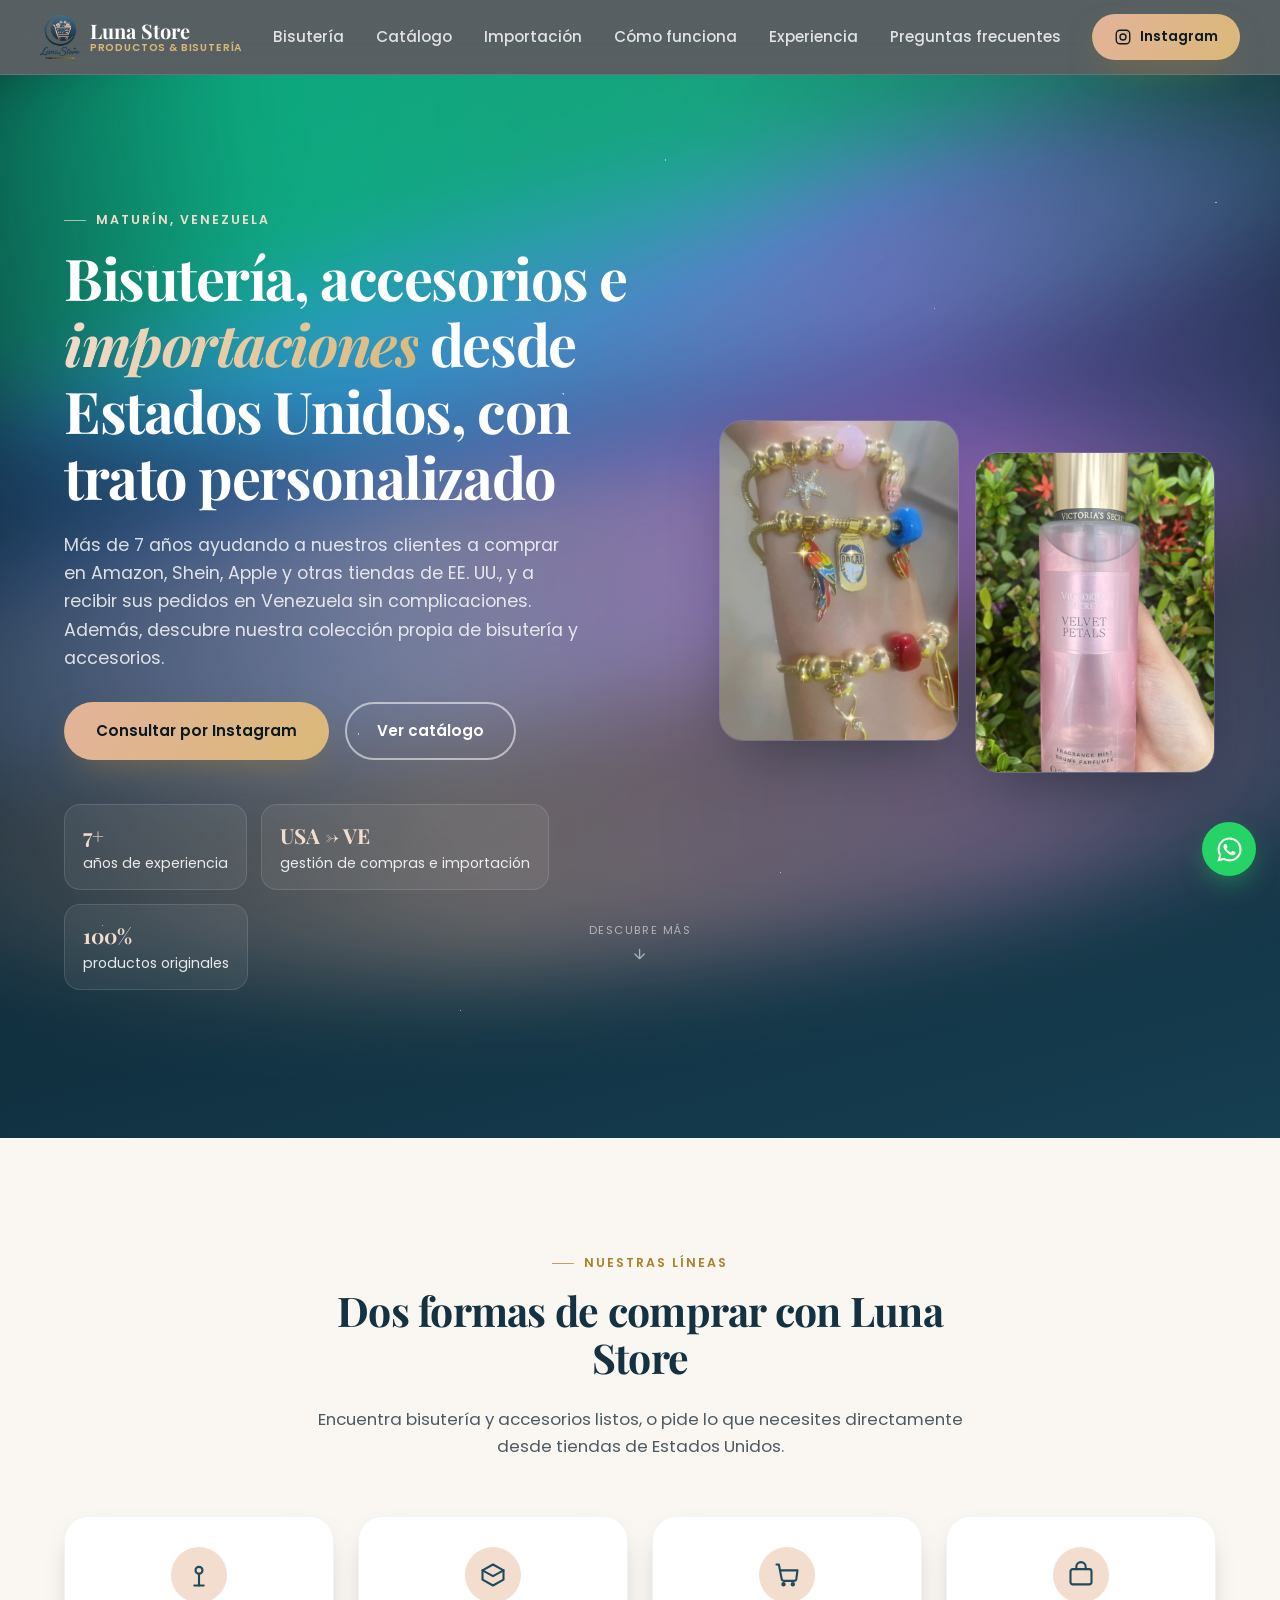
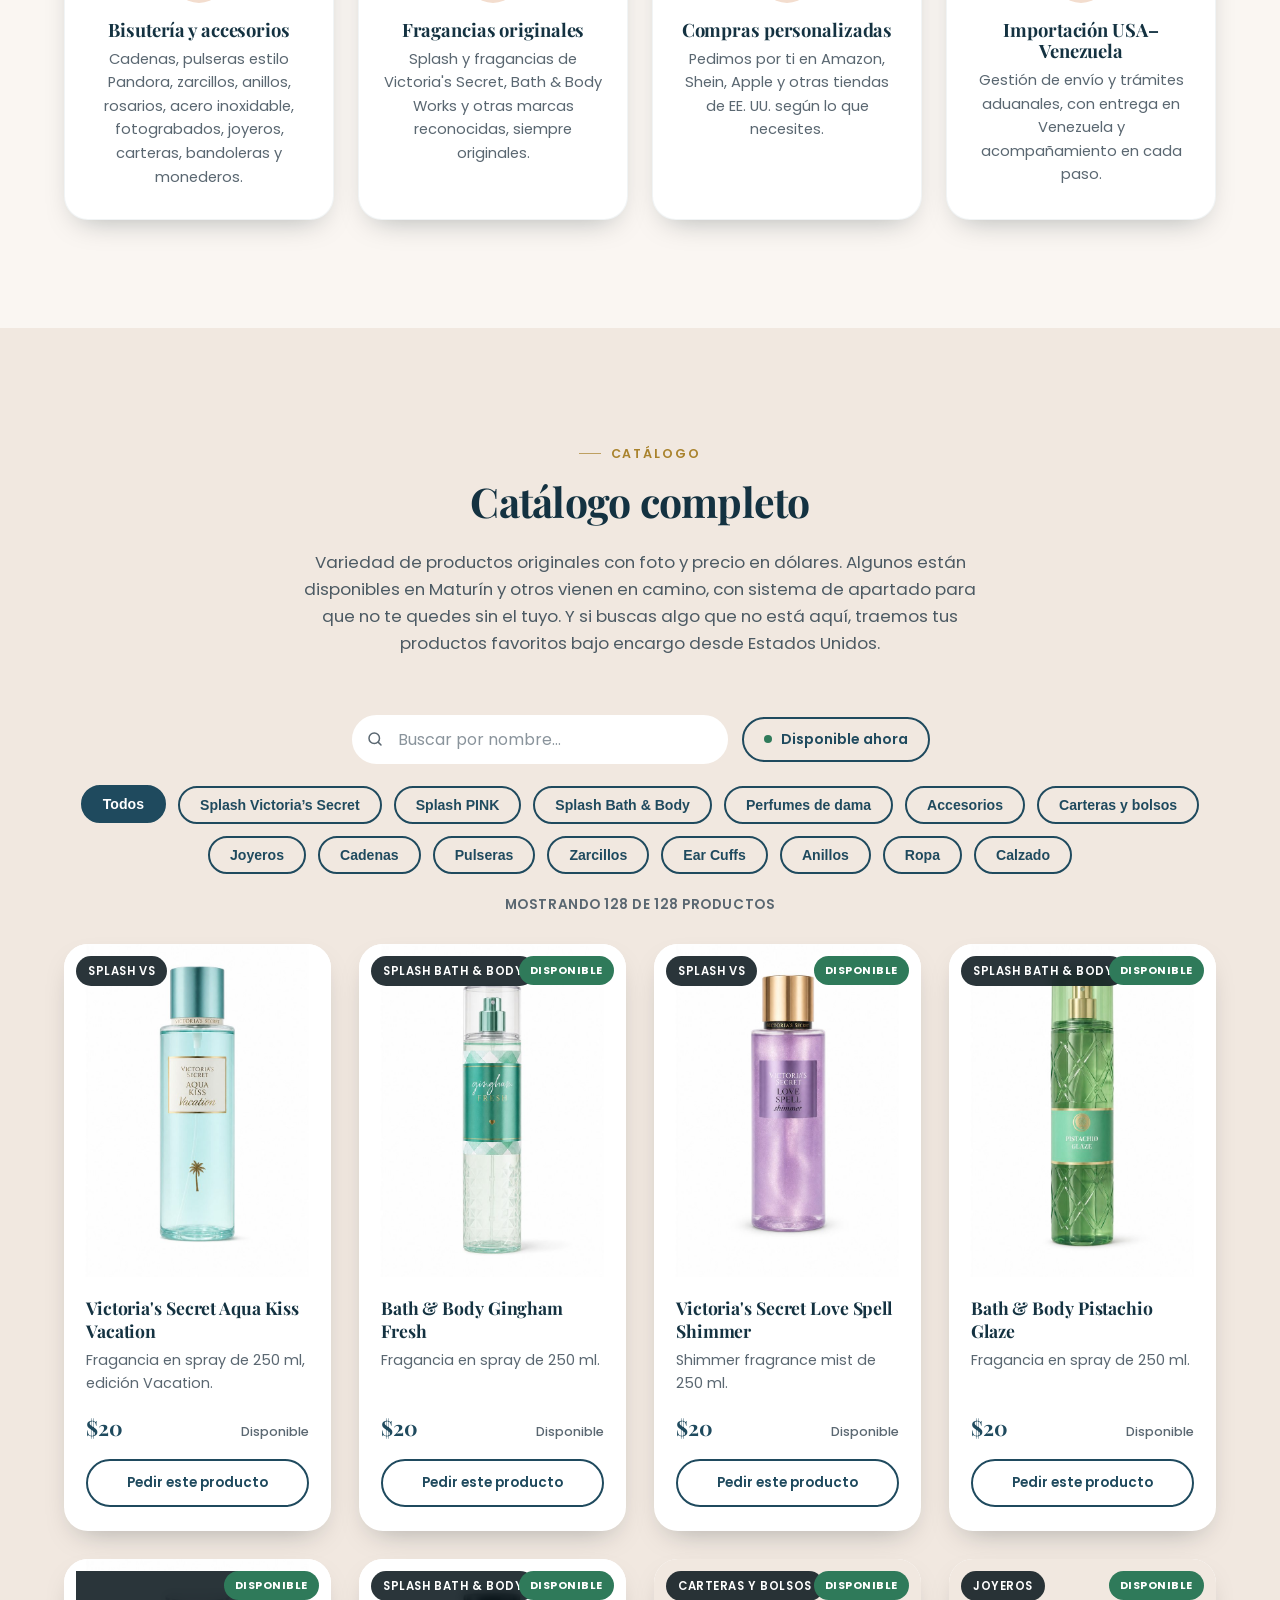
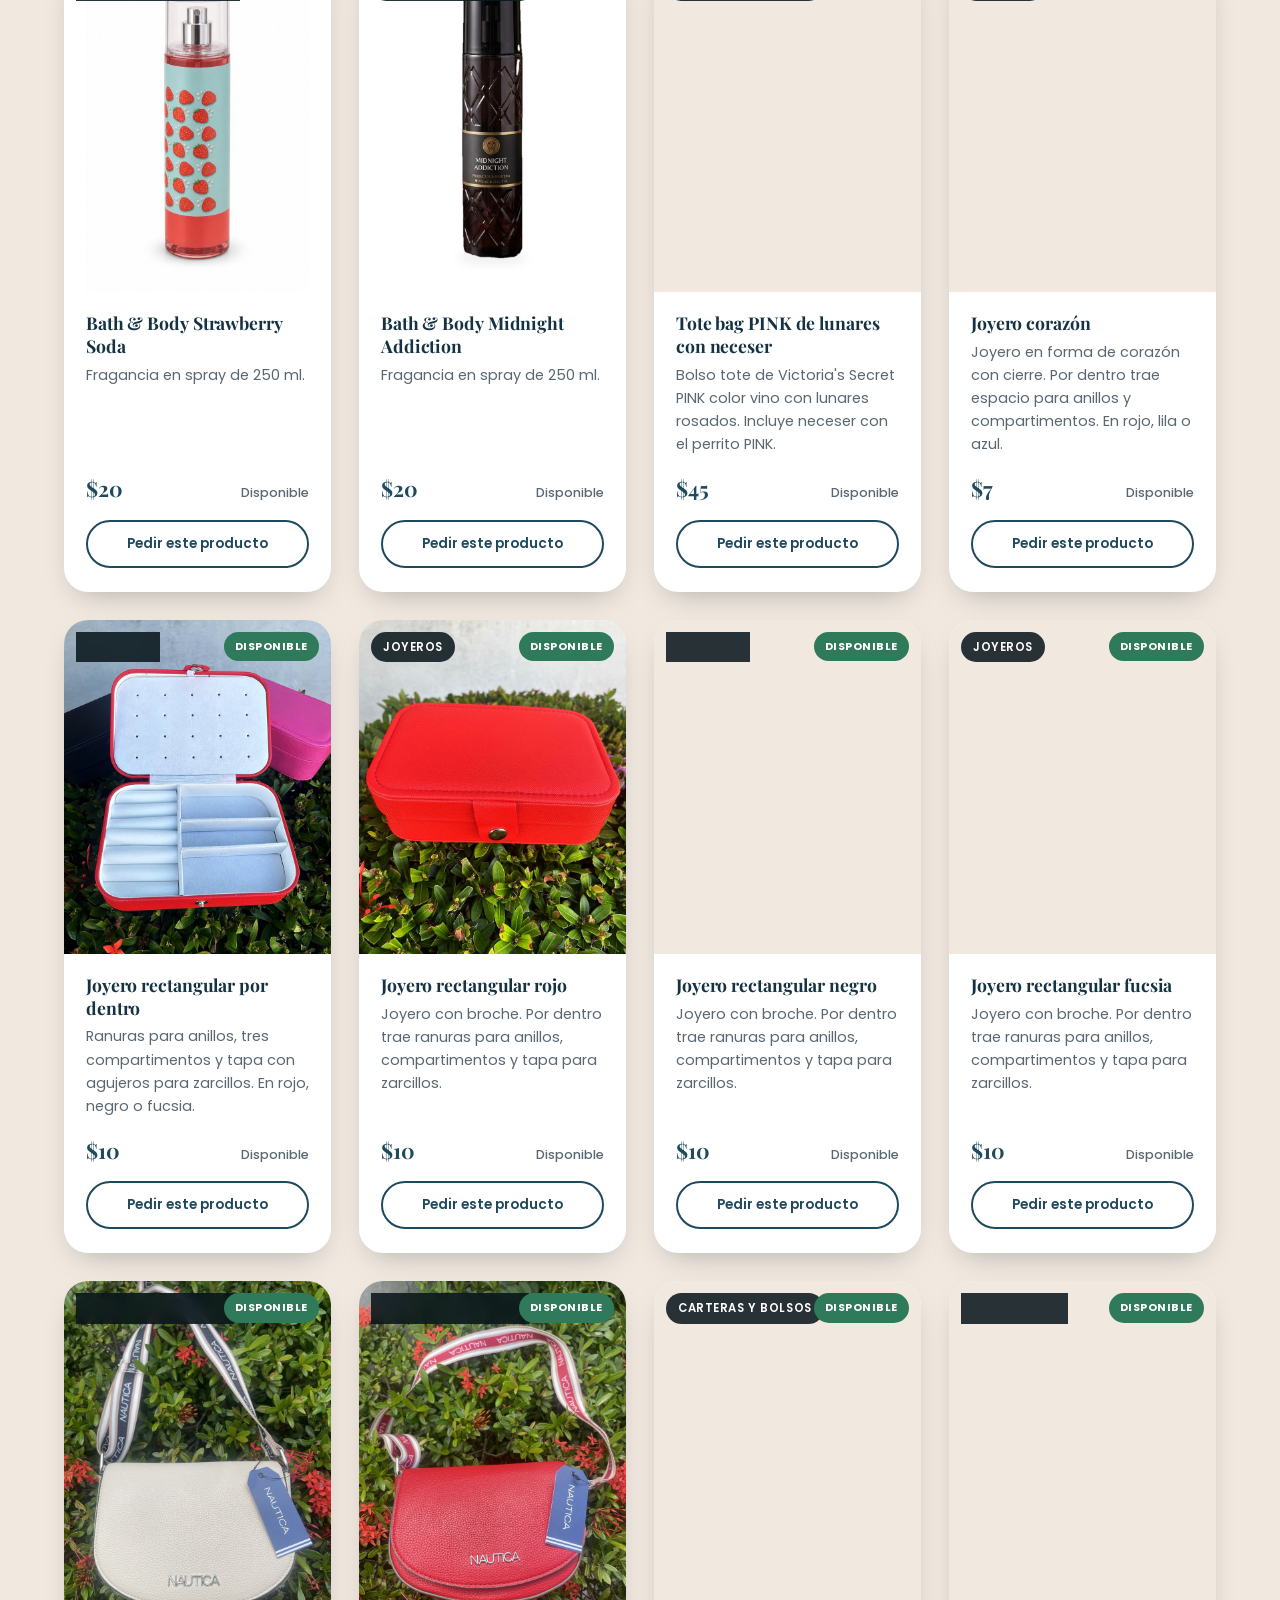
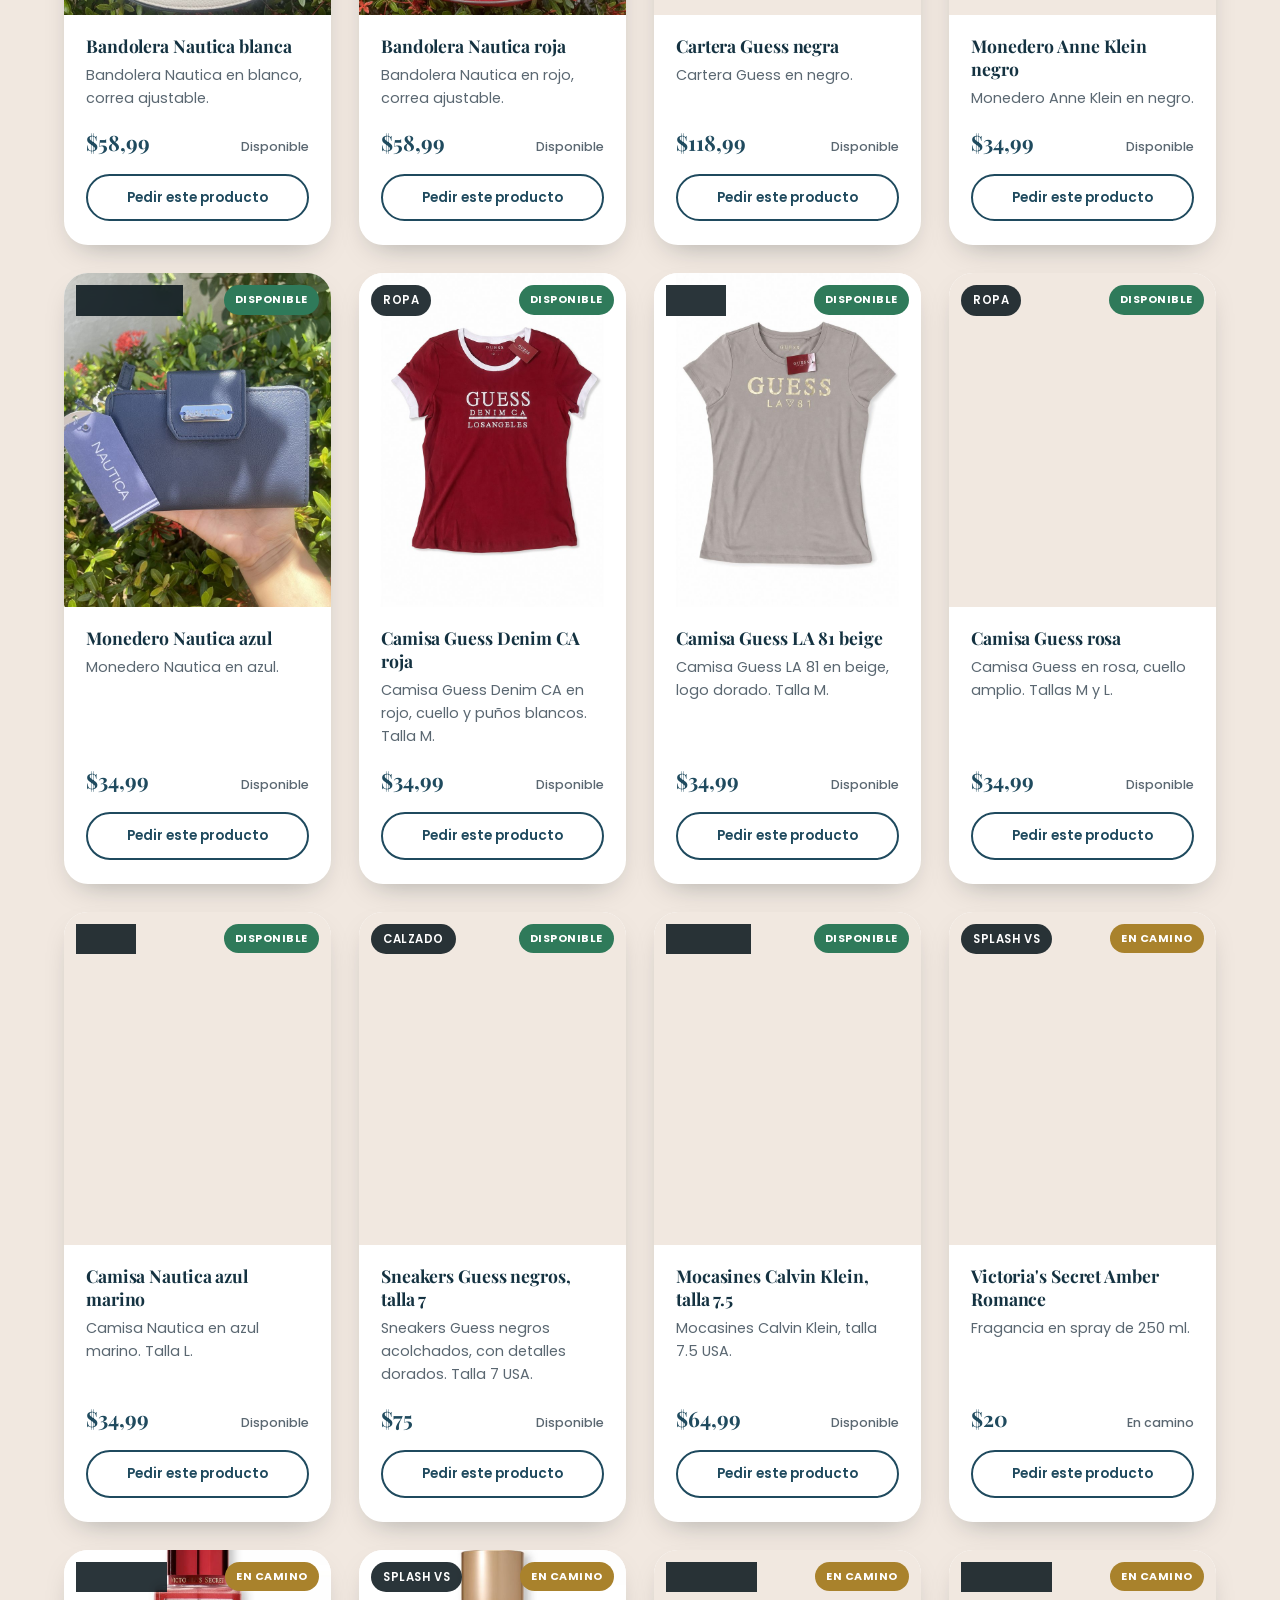
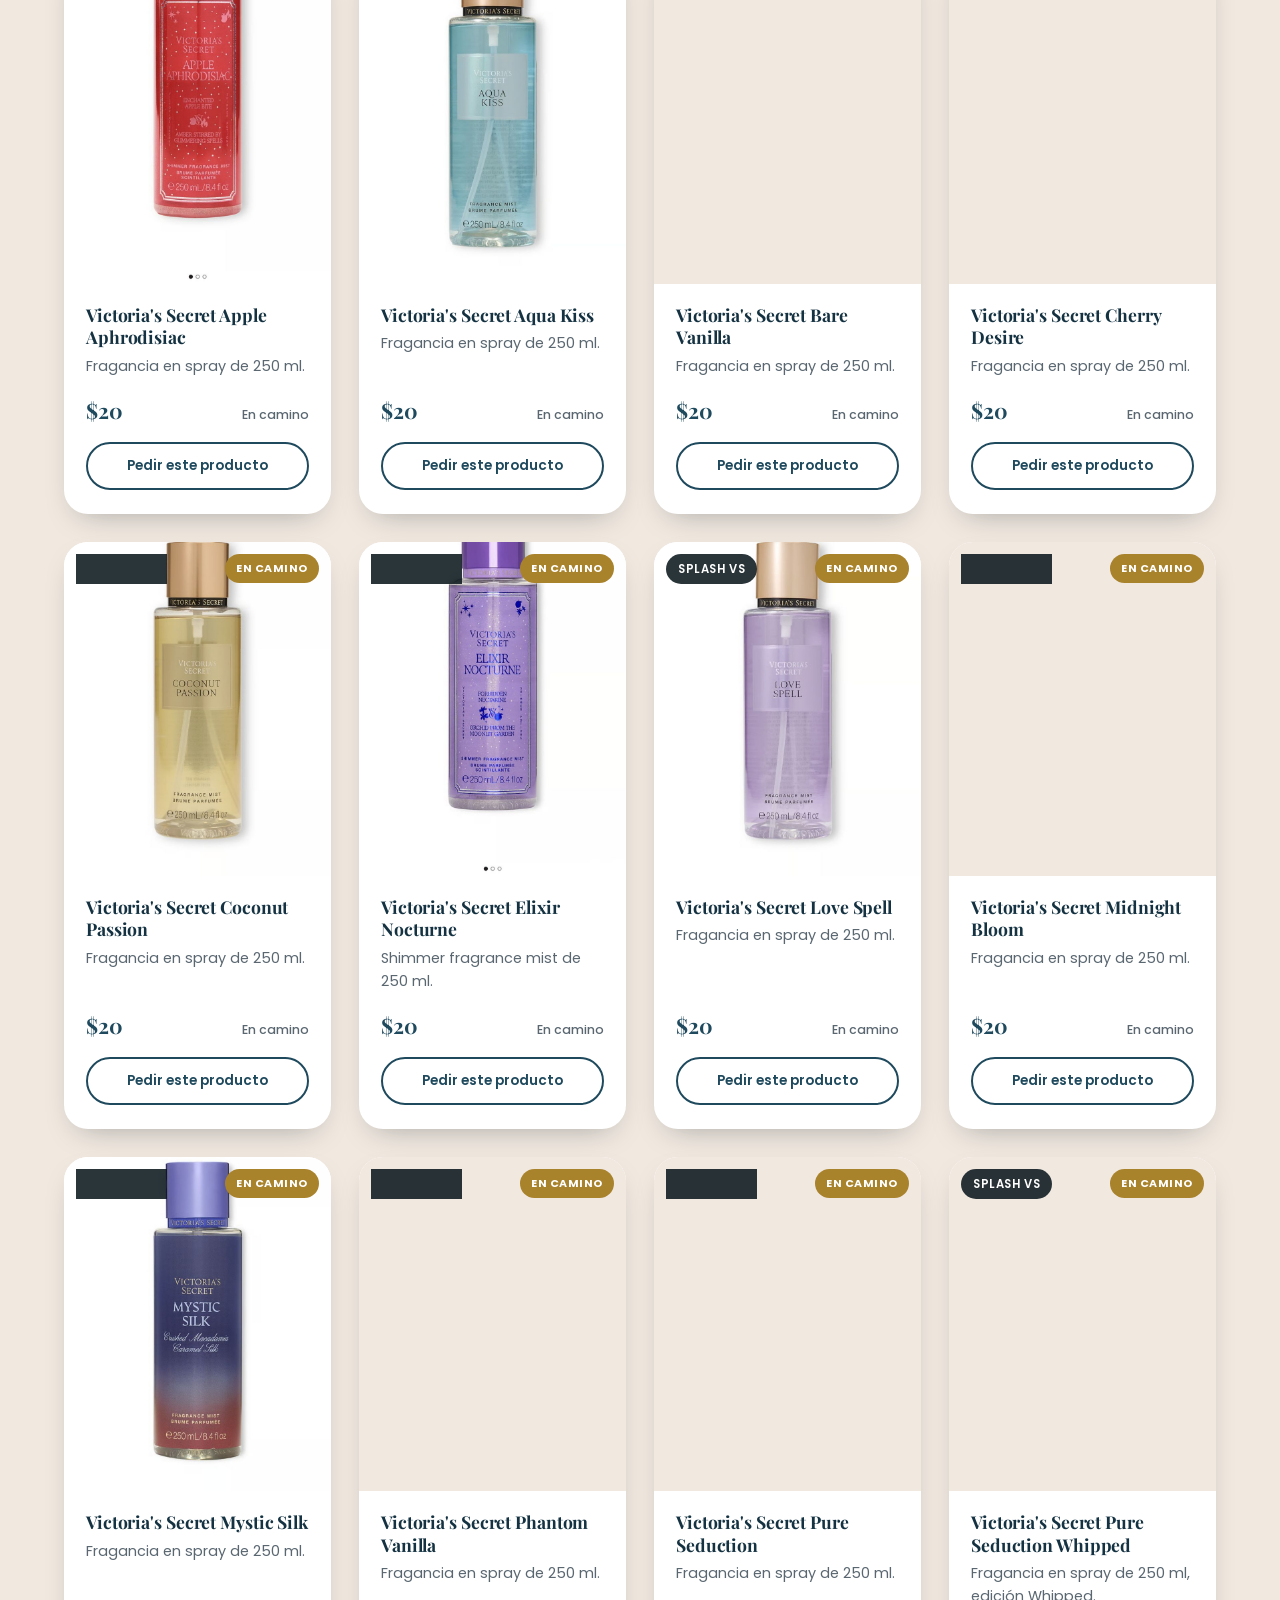
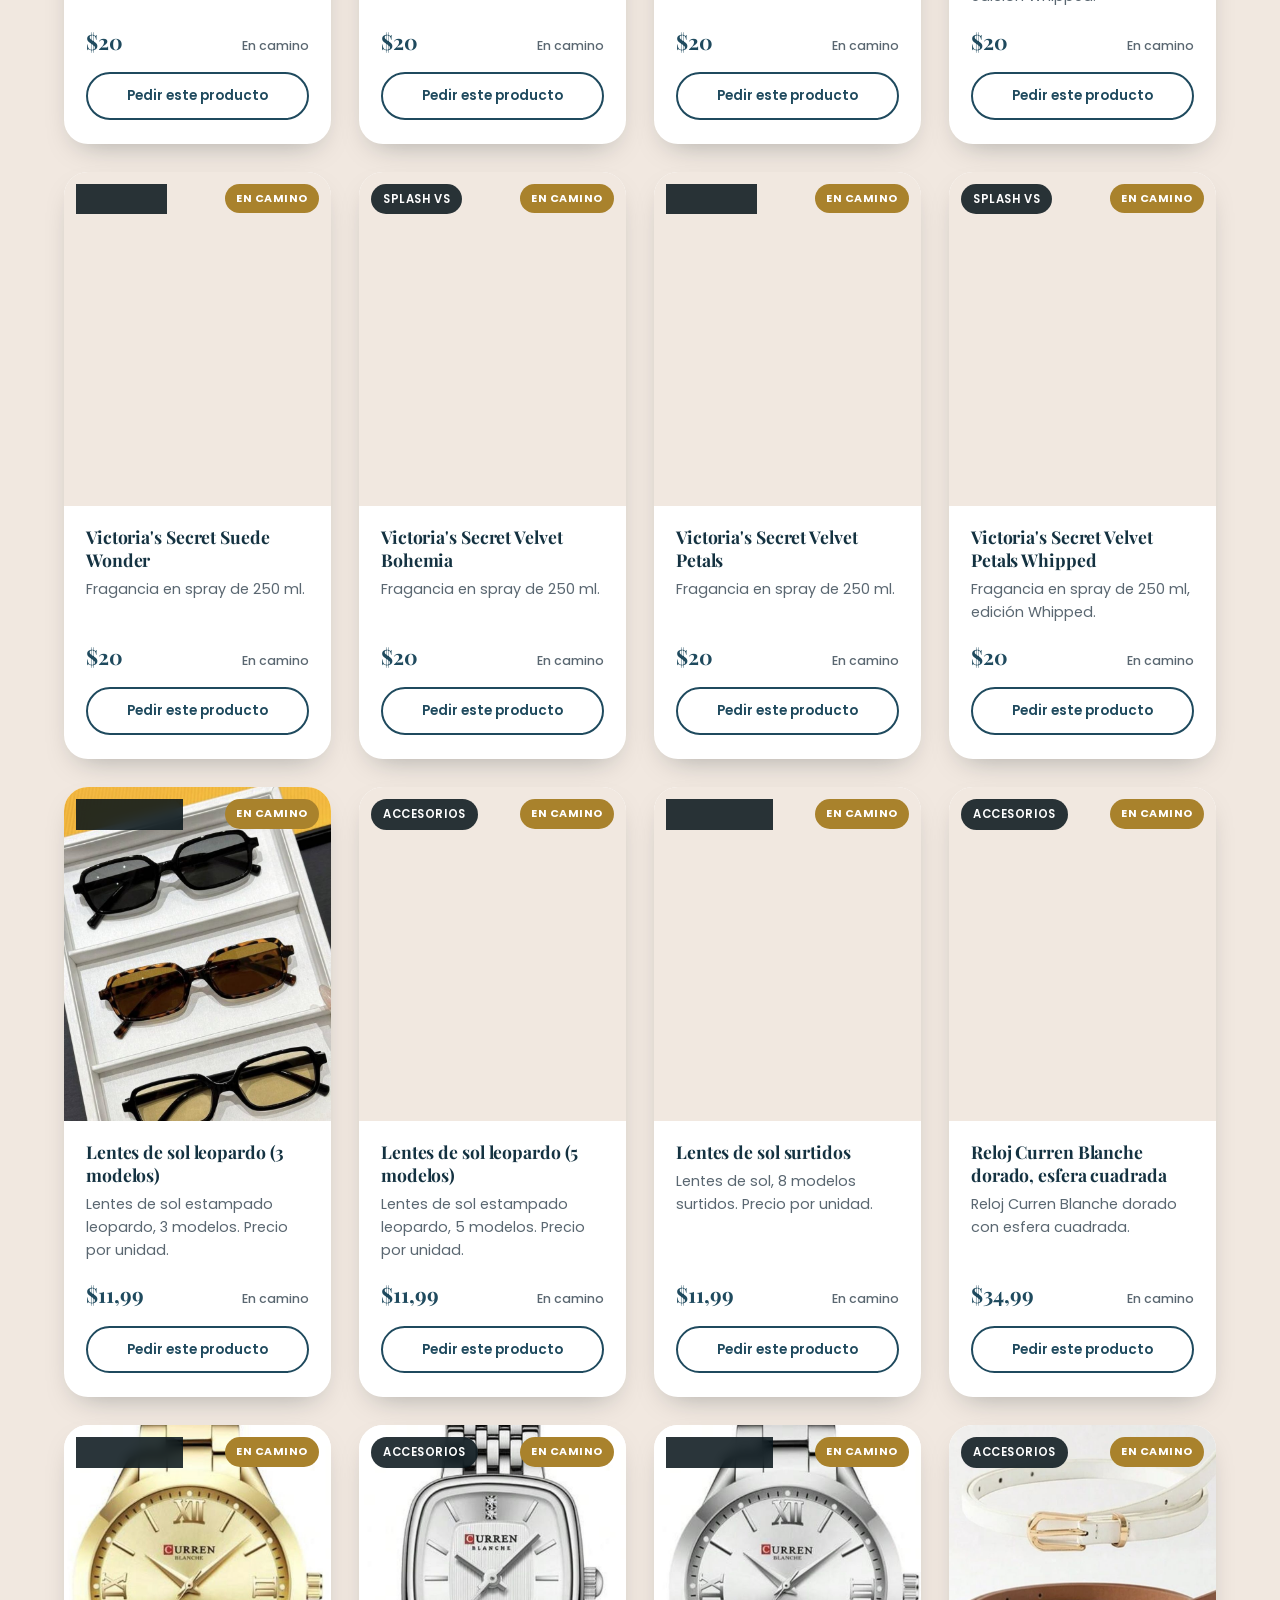
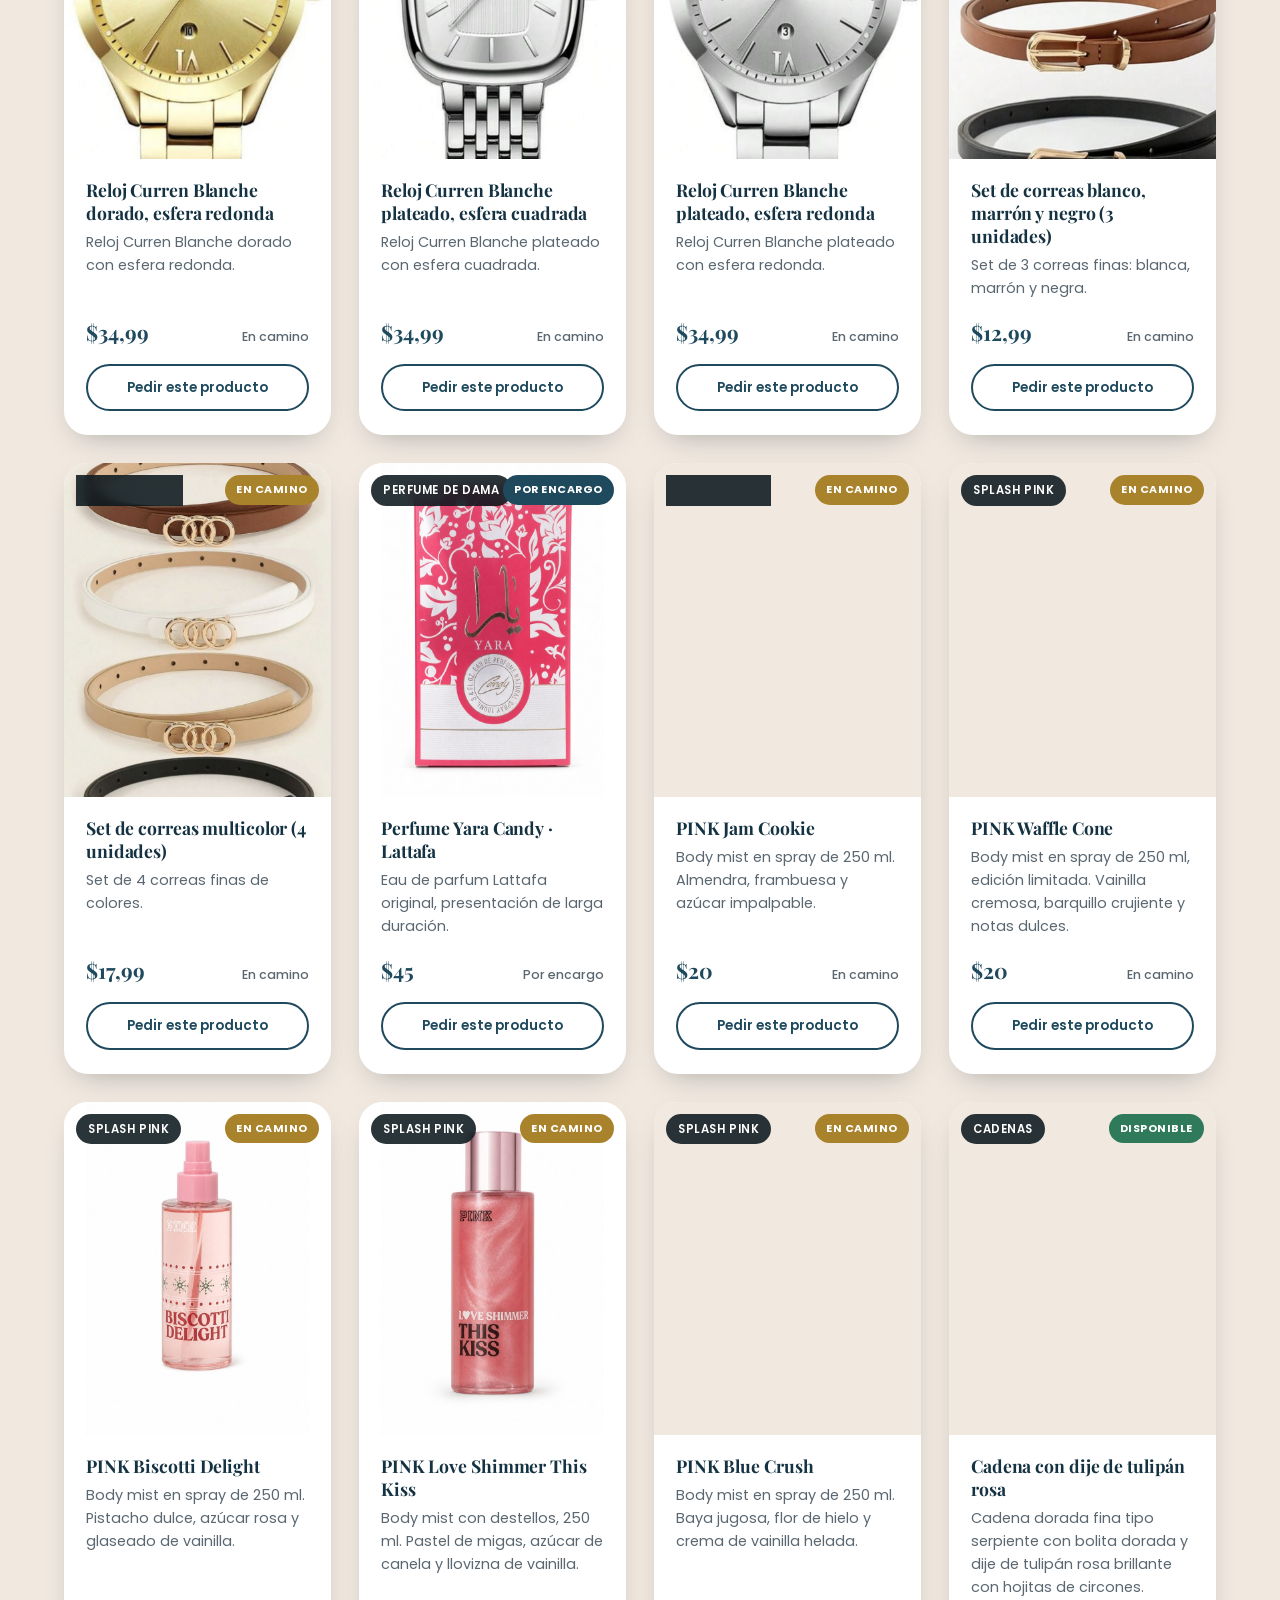
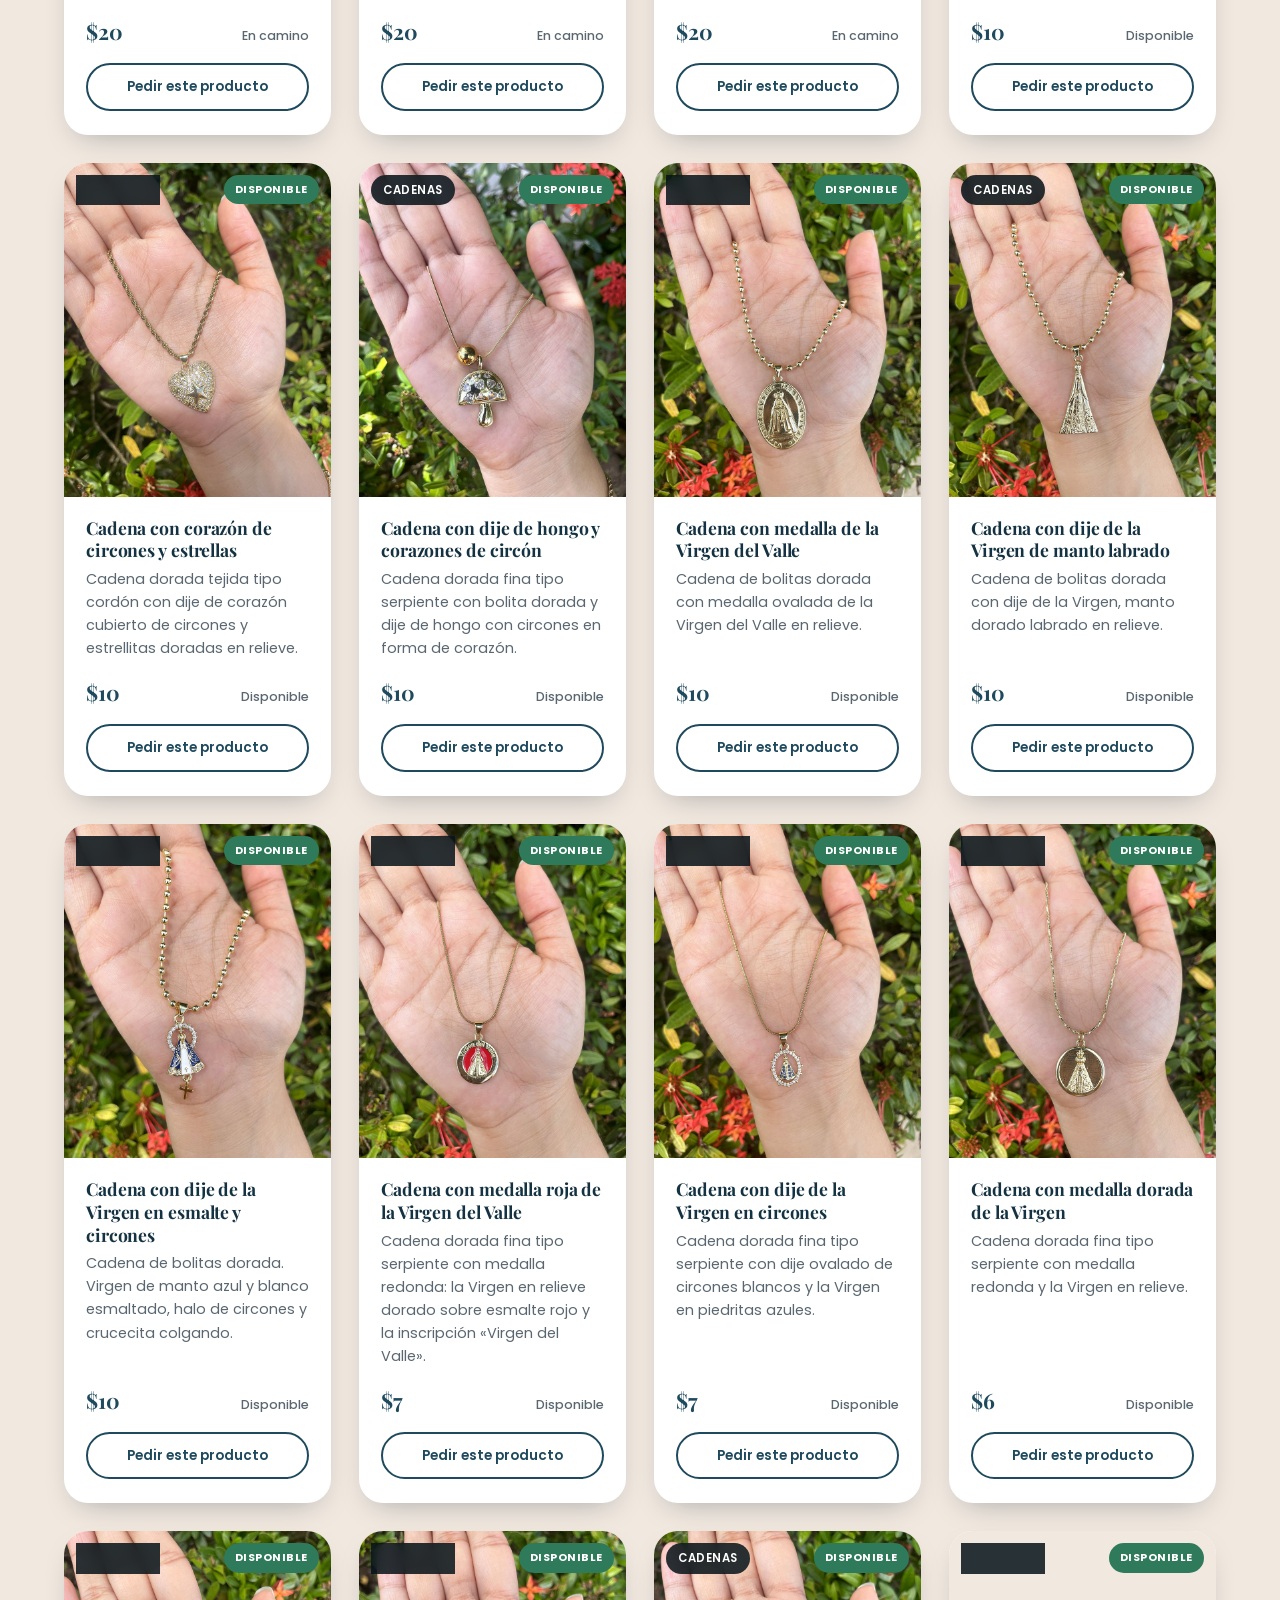
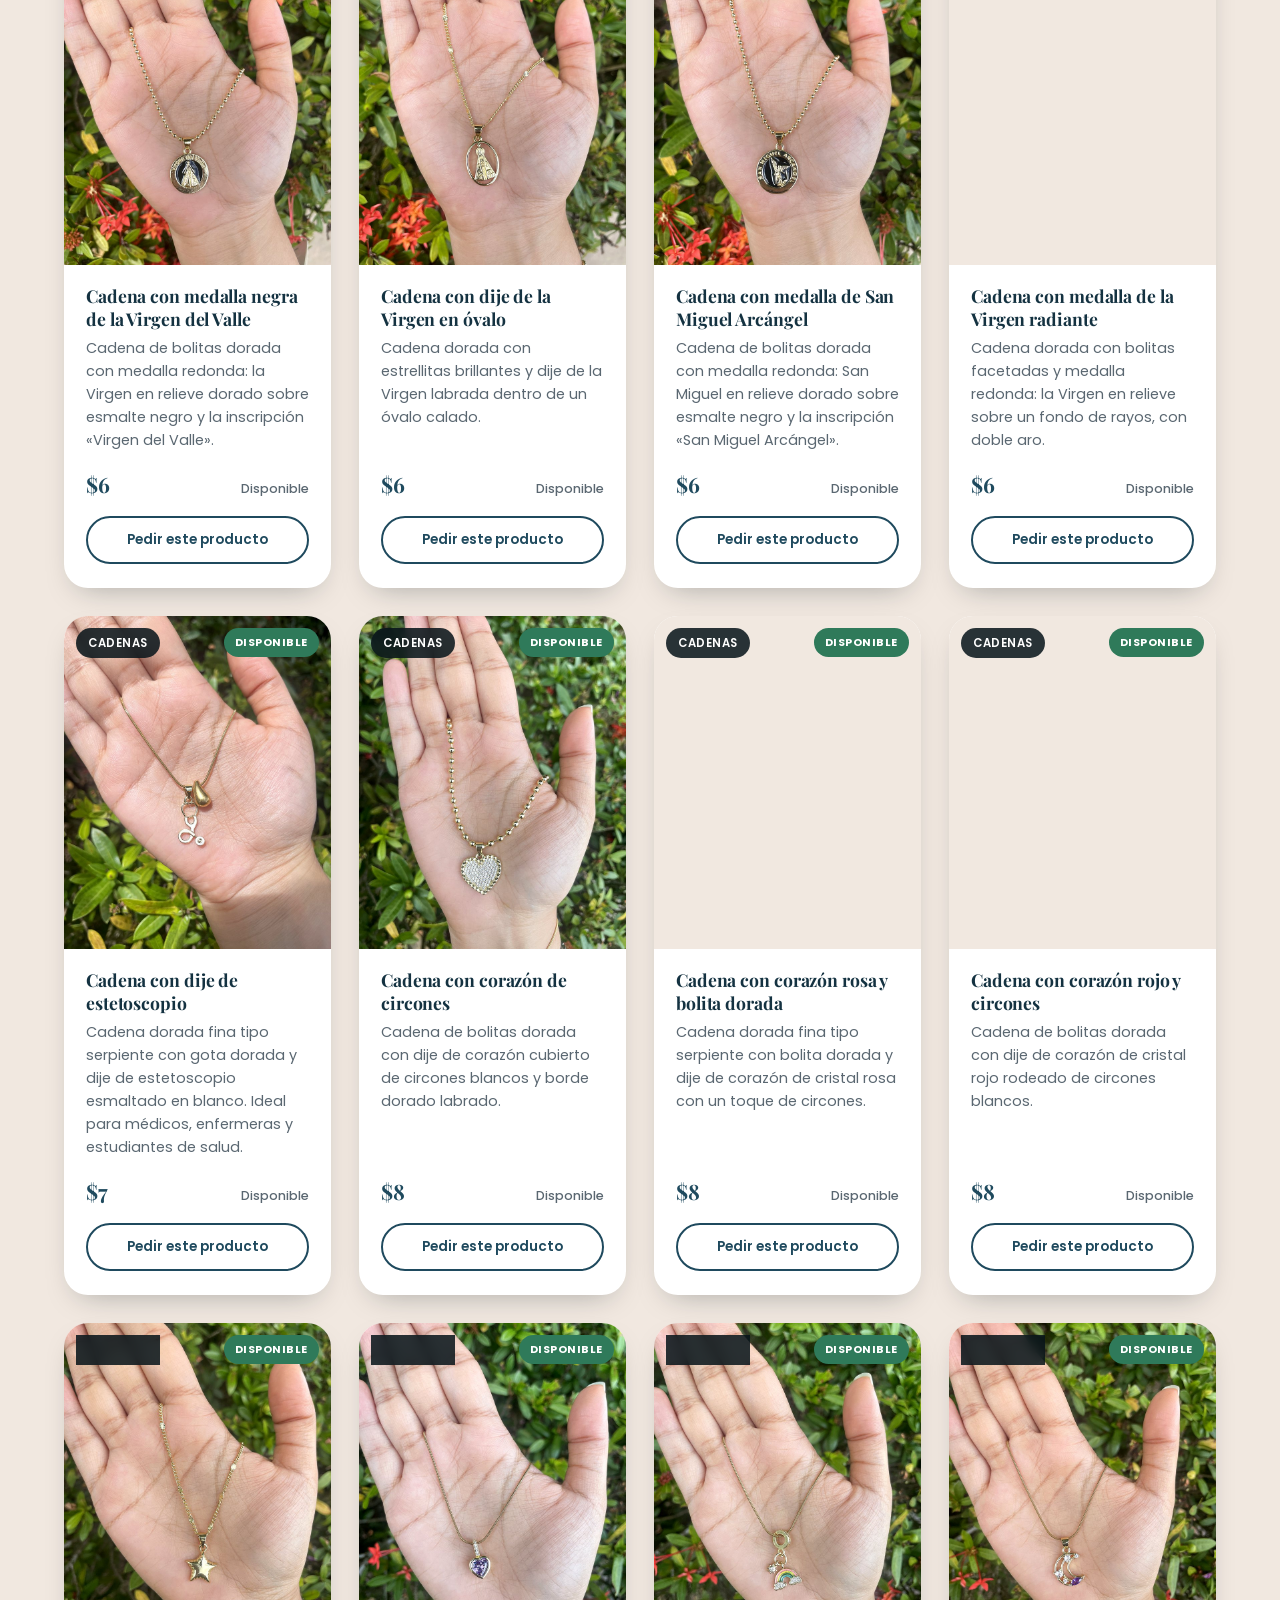
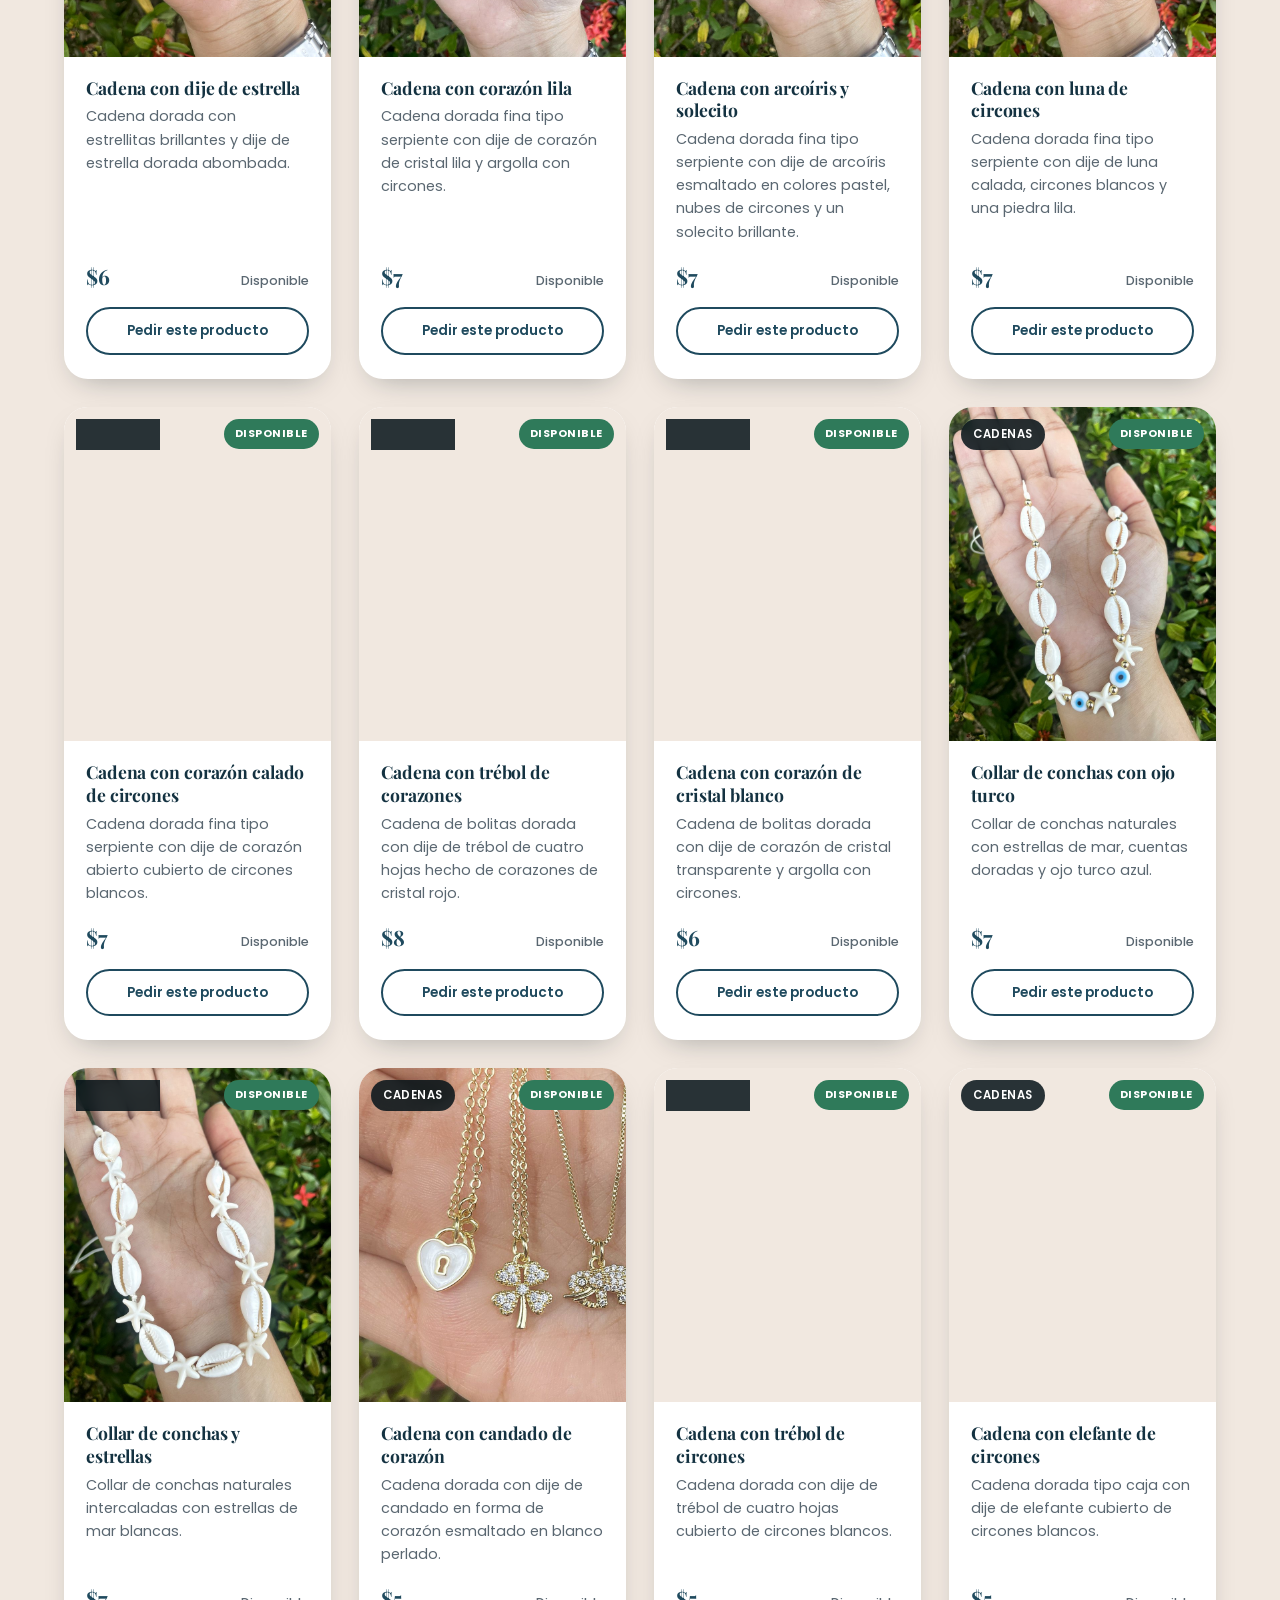
==== commit 94b9250a: "catalogo: pulsera estilo Pandora de margaritas, $18 Co-Authored-By: Claude Fable 5.1 <noreply@anthro" ====
--- a/index.html
+++ b/index.html
@@ -222,7 +222,7 @@
         <button class="filter-btn" type="button" data-filter="calzado" aria-pressed="false">Calzado</button>
       </div>
 
-      <p class="catalog-count" id="catalog-count" aria-live="polite">Mostrando 127 de 127 productos</p>
+      <p class="catalog-count" id="catalog-count" aria-live="polite">Mostrando 128 de 128 productos</p>
 
       <div class="product-grid" id="product-grid">
 
@@ -1731,6 +1731,22 @@
               <span class="product-availability">Por encargo</span>
             </div>
             <a class="product-cta" href="https://wa.me/584249533311?text=Hola%20Luna%20Store%2C%20me%20interesa%3A%20Rosarios%20y%20cadenas%20con%20cruz%20%28BIS-ROSARIOS%29" target="_blank" rel="noopener noreferrer">Pedir este producto</a>
+          </div>
+        </article>
+        <article class="product-card" data-state="disponible" data-category="pulseras" data-sku="BIS-PANDORA-MARGARITAS">
+          <div class="product-media">
+            <span class="product-tag">Pulseras</span>
+            <span class="product-state product-state--disponible">Disponible</span>
+            <img src="assets/catalogo/bis-charms-margaritas.jpg" alt="Pulsera estilo Pandora de margaritas" loading="lazy" decoding="async" width="800" height="1000" />
+          </div>
+          <div class="product-body">
+            <h3>Pulsera estilo Pandora de margaritas</h3>
+            <p>Pulsera estilo Pandora dorada con cuenta blanca, margarita, flor con tallo, trébol de corazones con circón y cierre ajustable con corazón.</p>
+            <div class="product-meta">
+              <span class="product-price">$18</span>
+              <span class="product-availability">Disponible</span>
+            </div>
+            <a class="product-cta" href="https://wa.me/584249533311?text=Hola%20Luna%20Store%2C%20me%20interesa%3A%20Pulsera%20estilo%20Pandora%20de%20margaritas%20%28BIS-PANDORA-MARGARITAS%29" target="_blank" rel="noopener noreferrer">Pedir este producto</a>
           </div>
         </article>
         <article class="product-card" data-state="disponible" data-category="pulseras" data-sku="BIS-PANDORA-ROJA-1111">
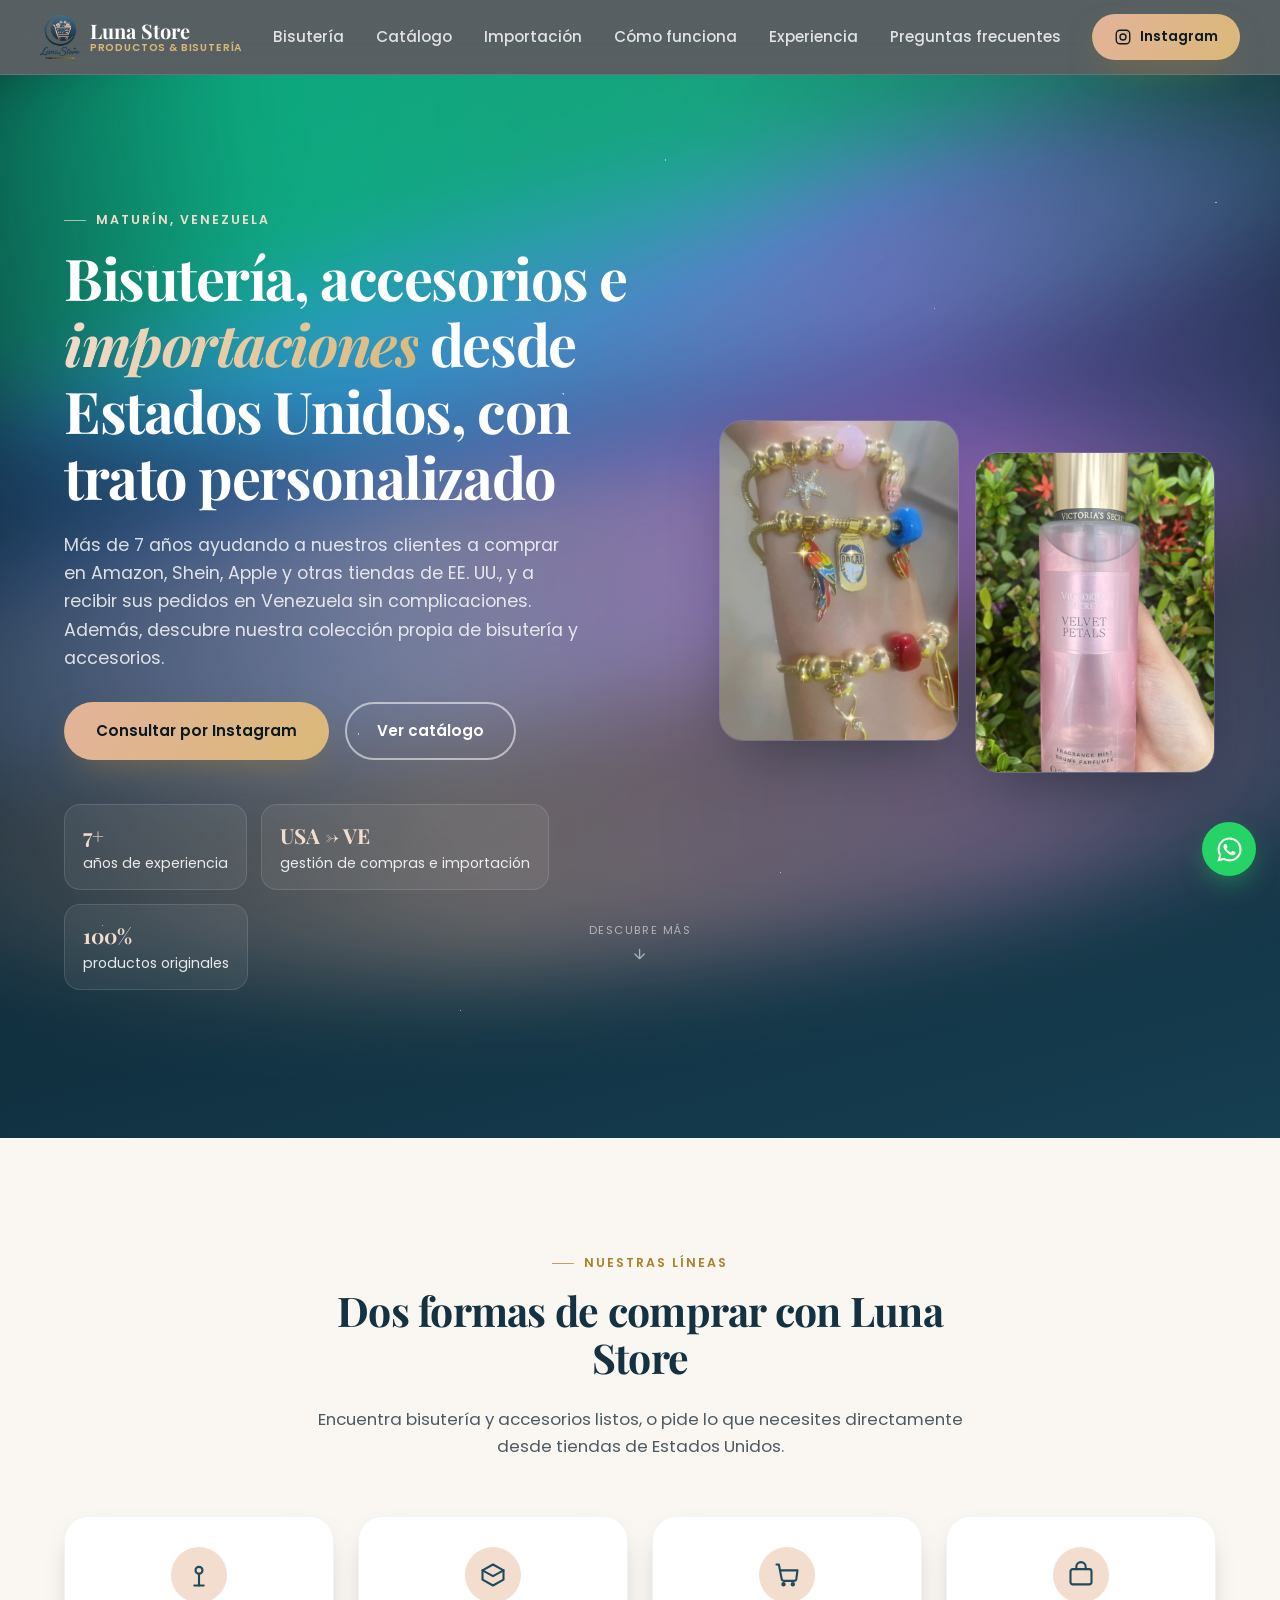
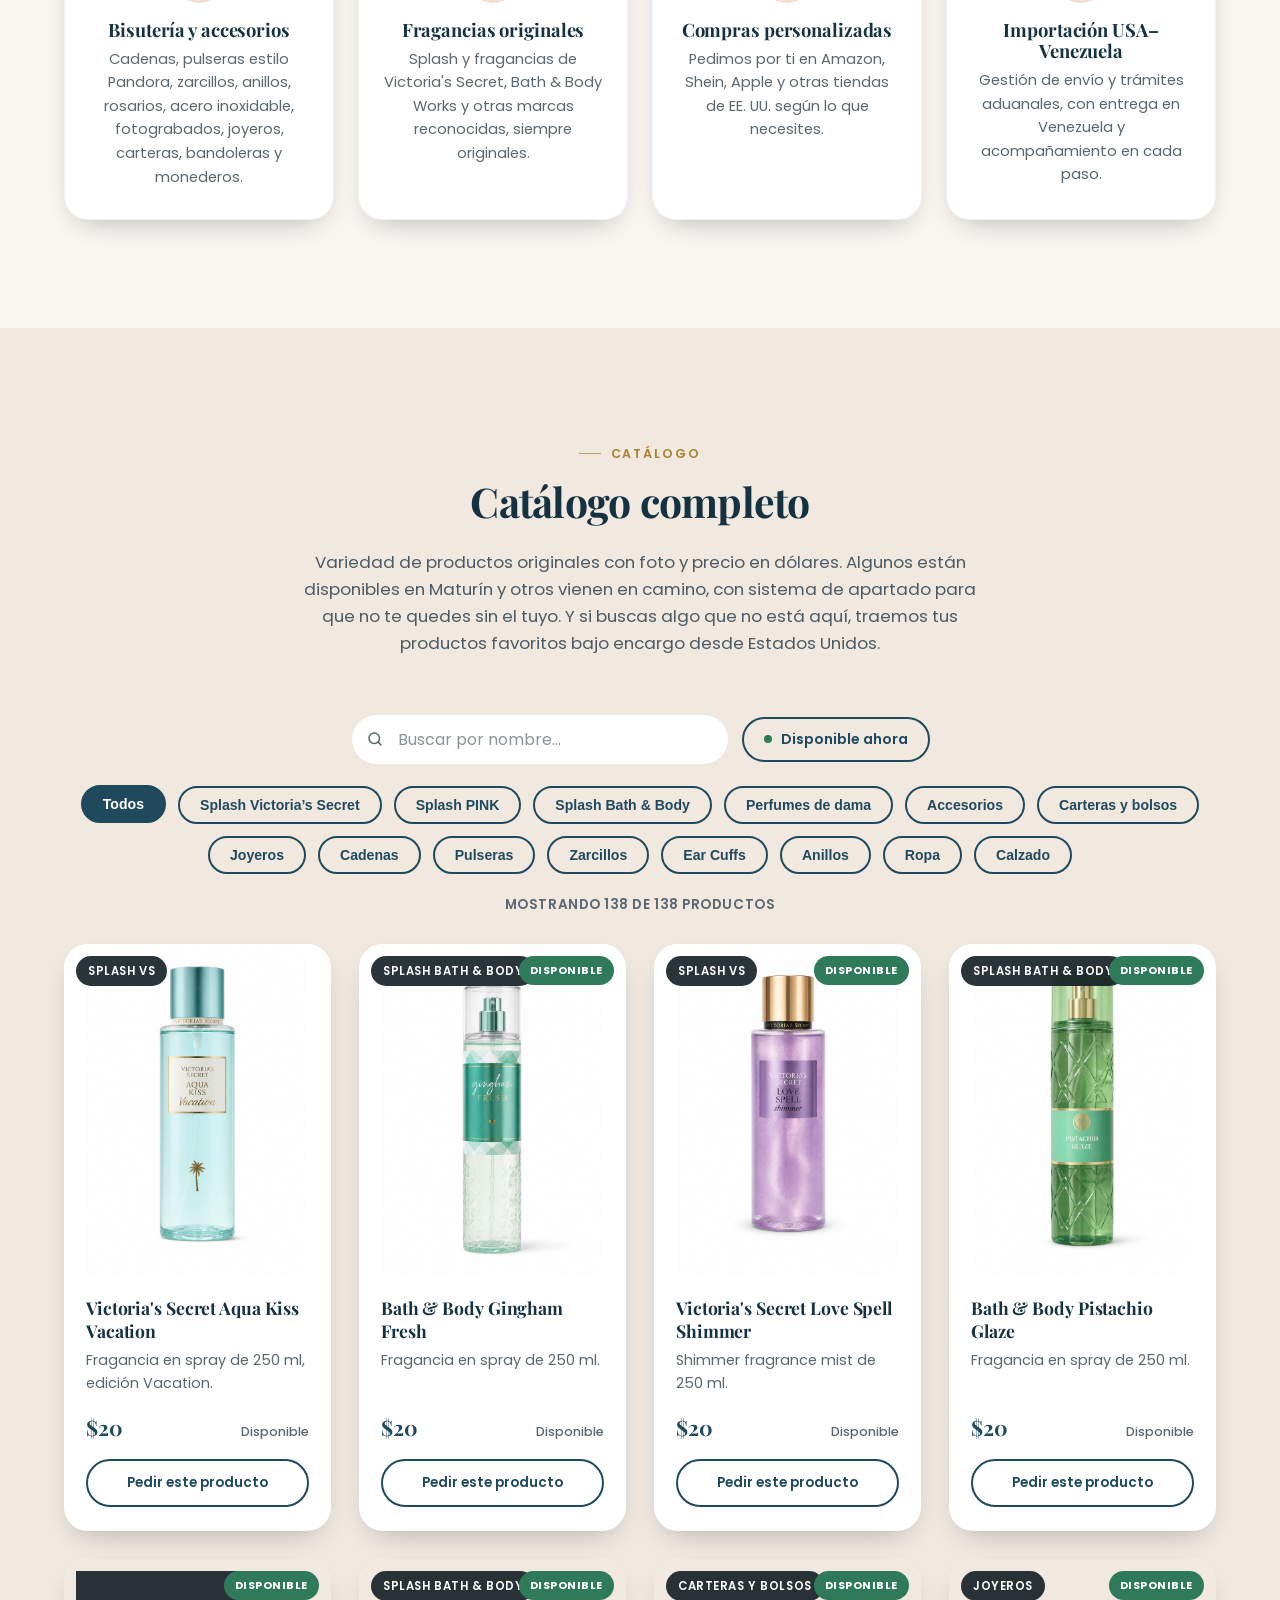
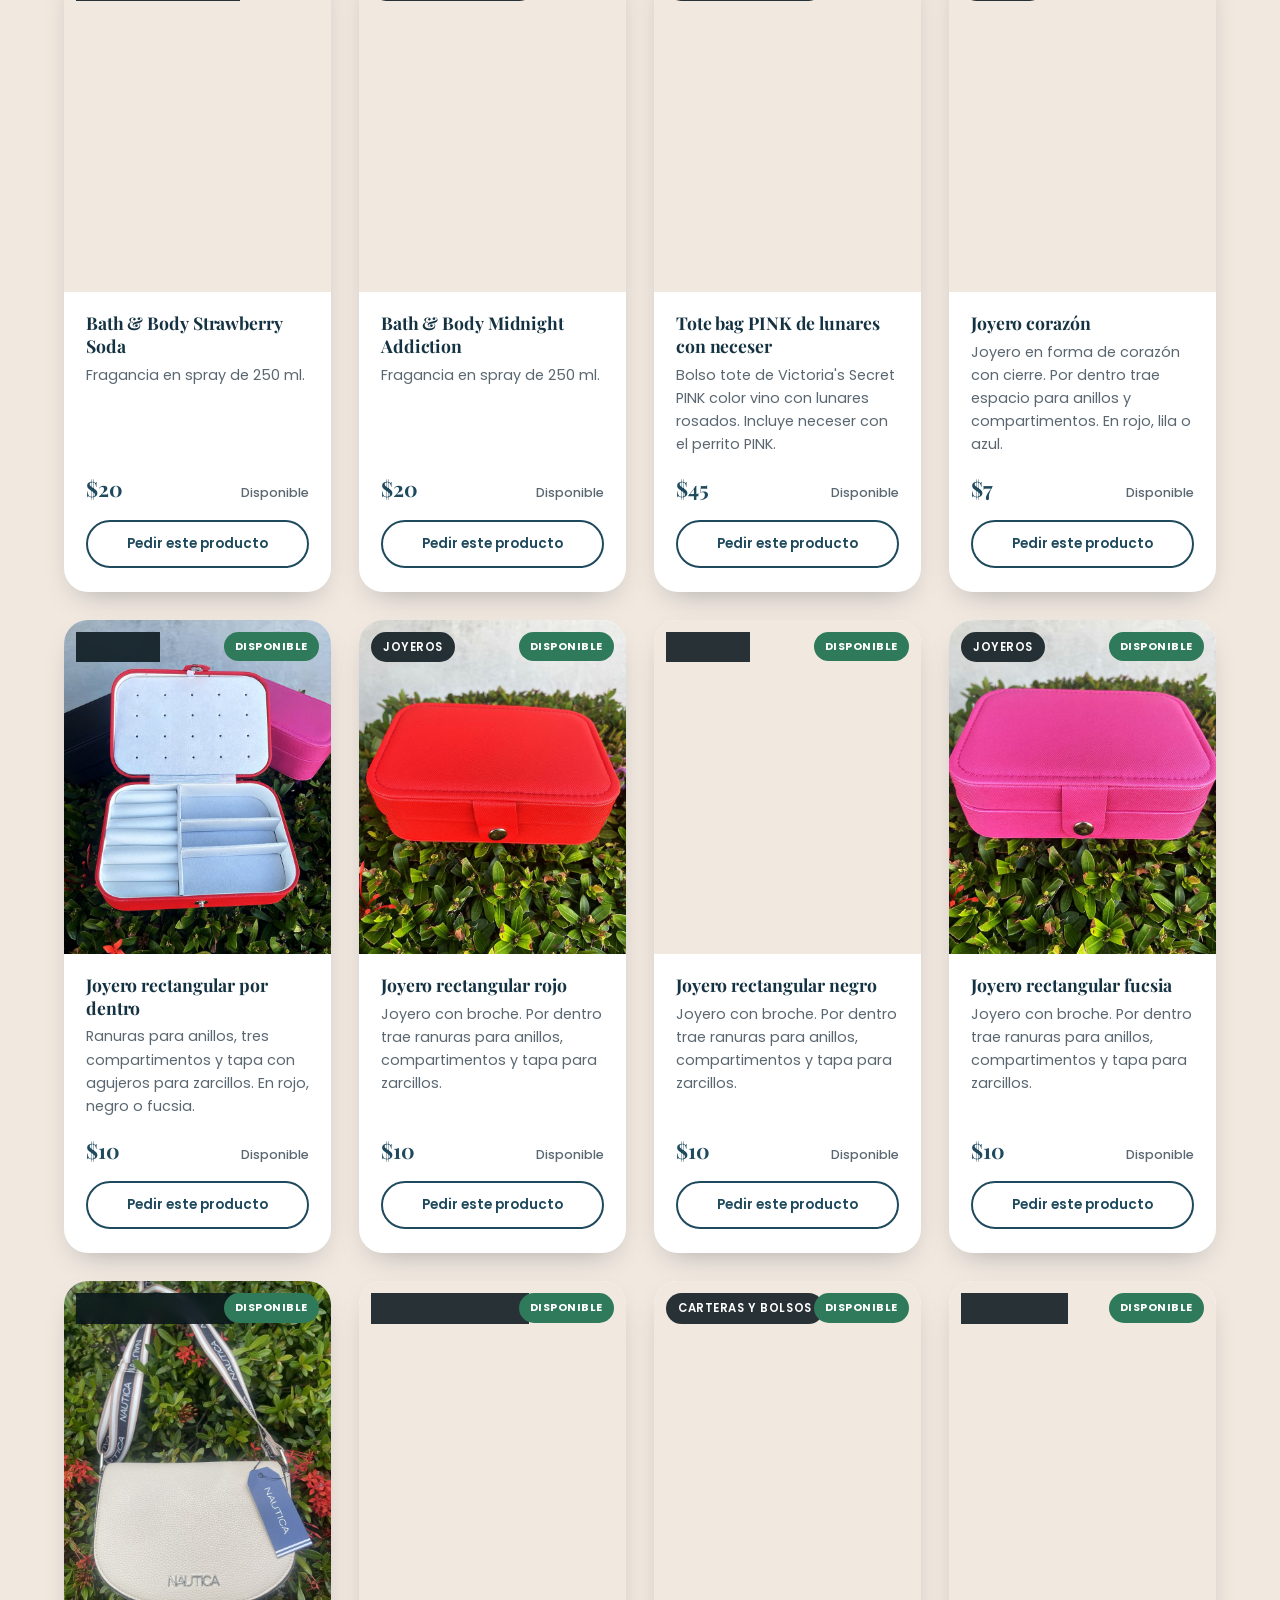
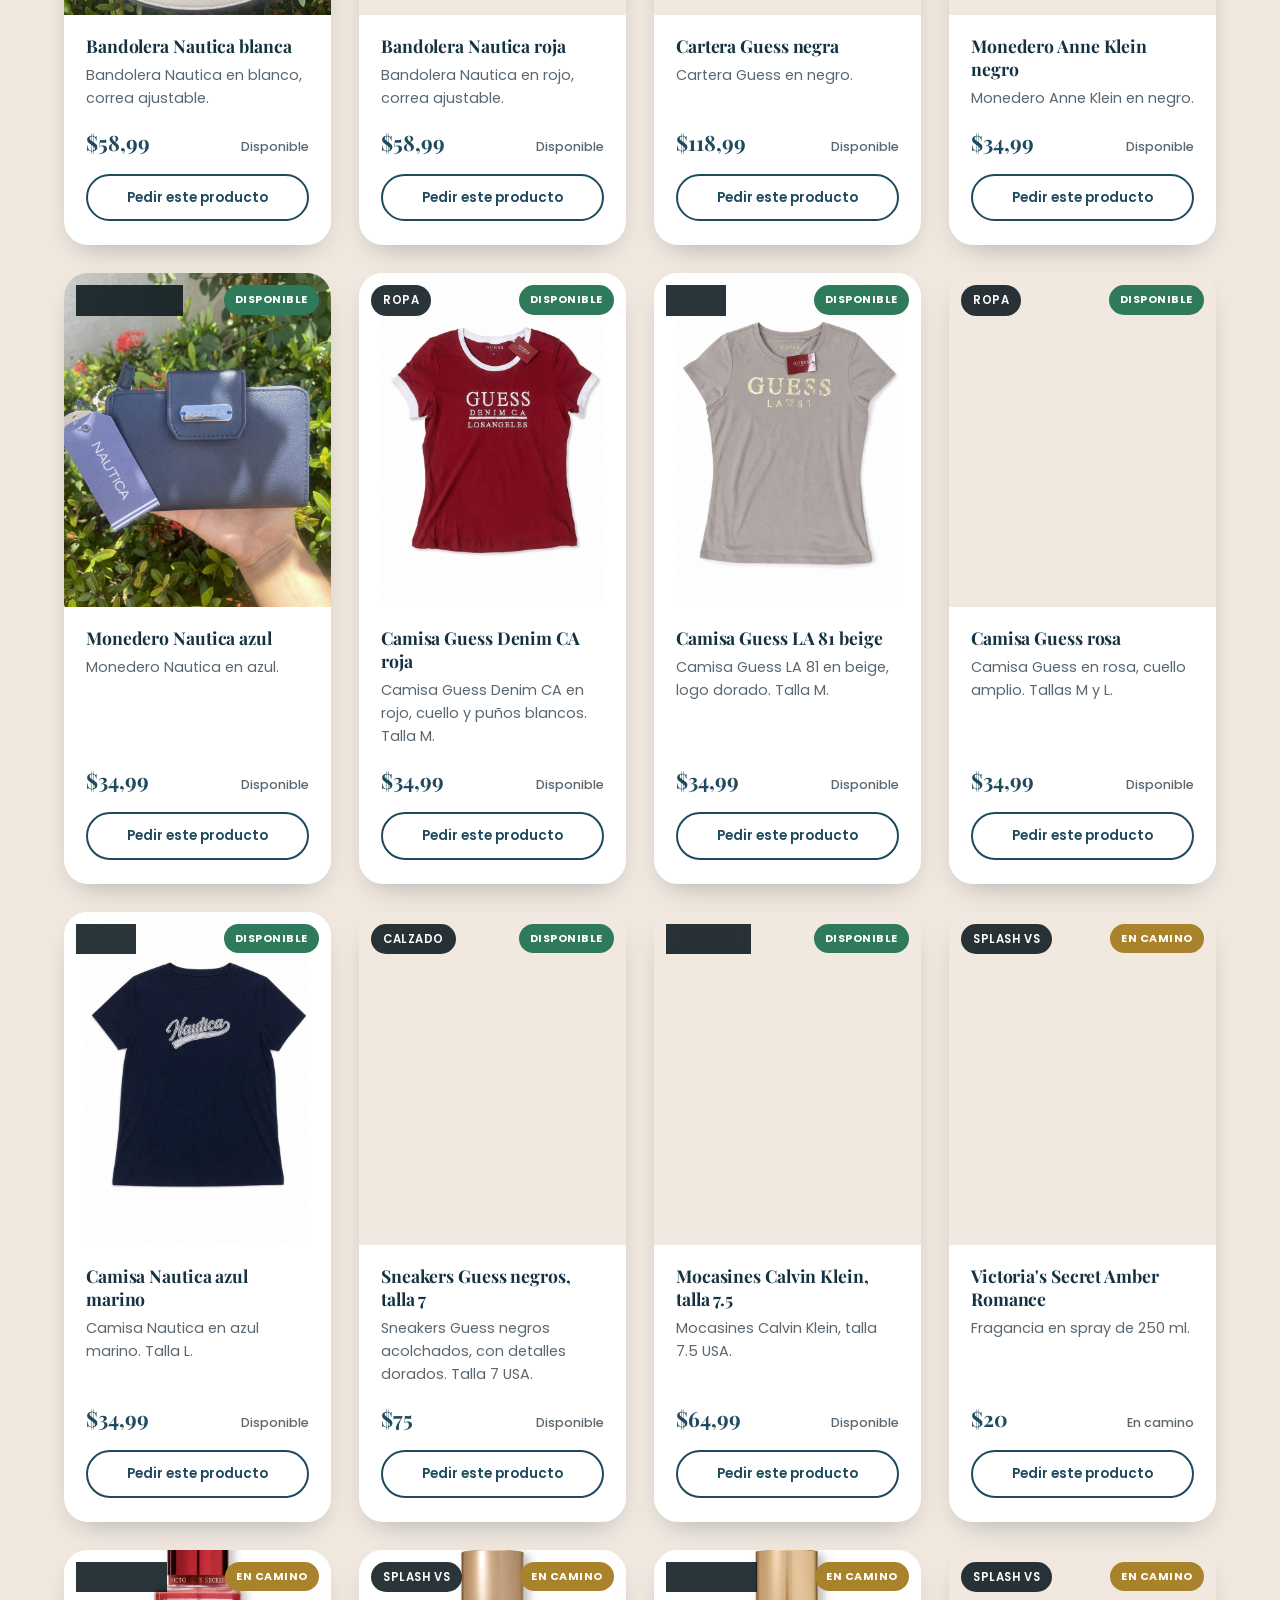
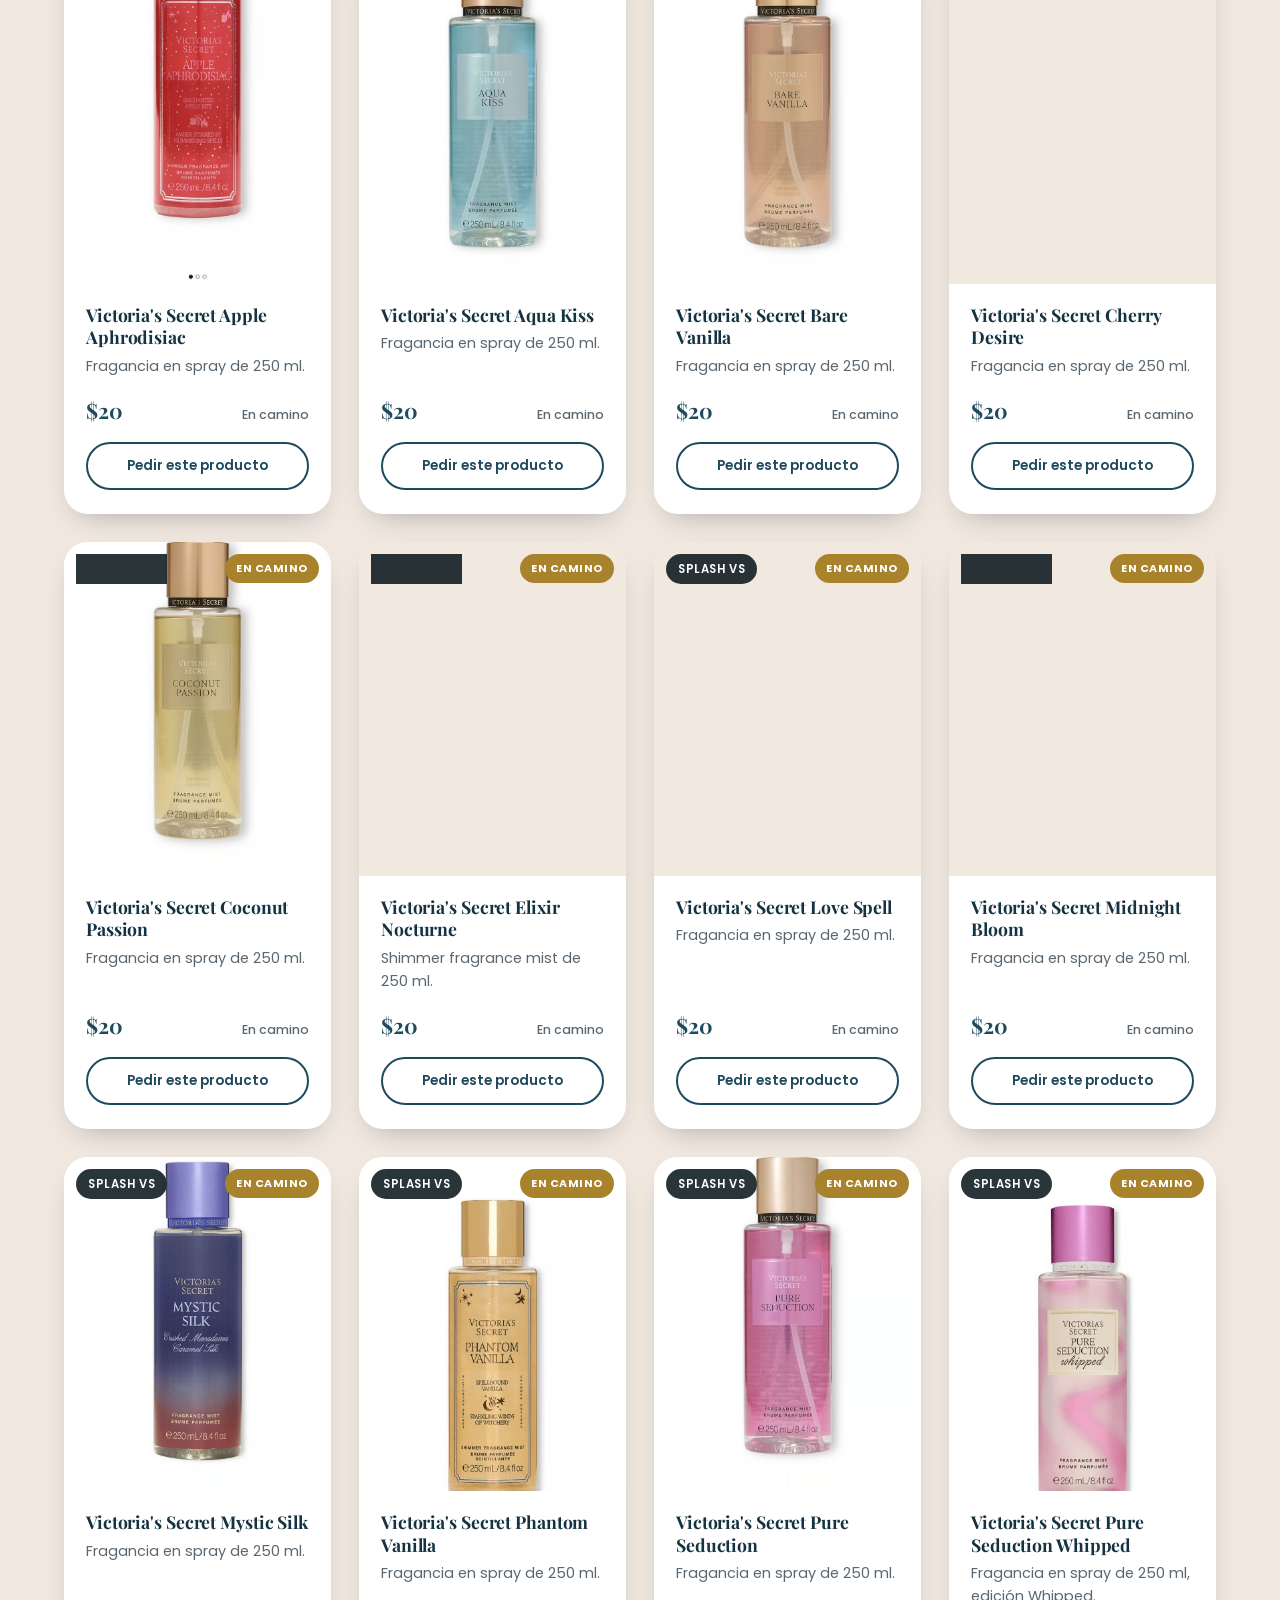
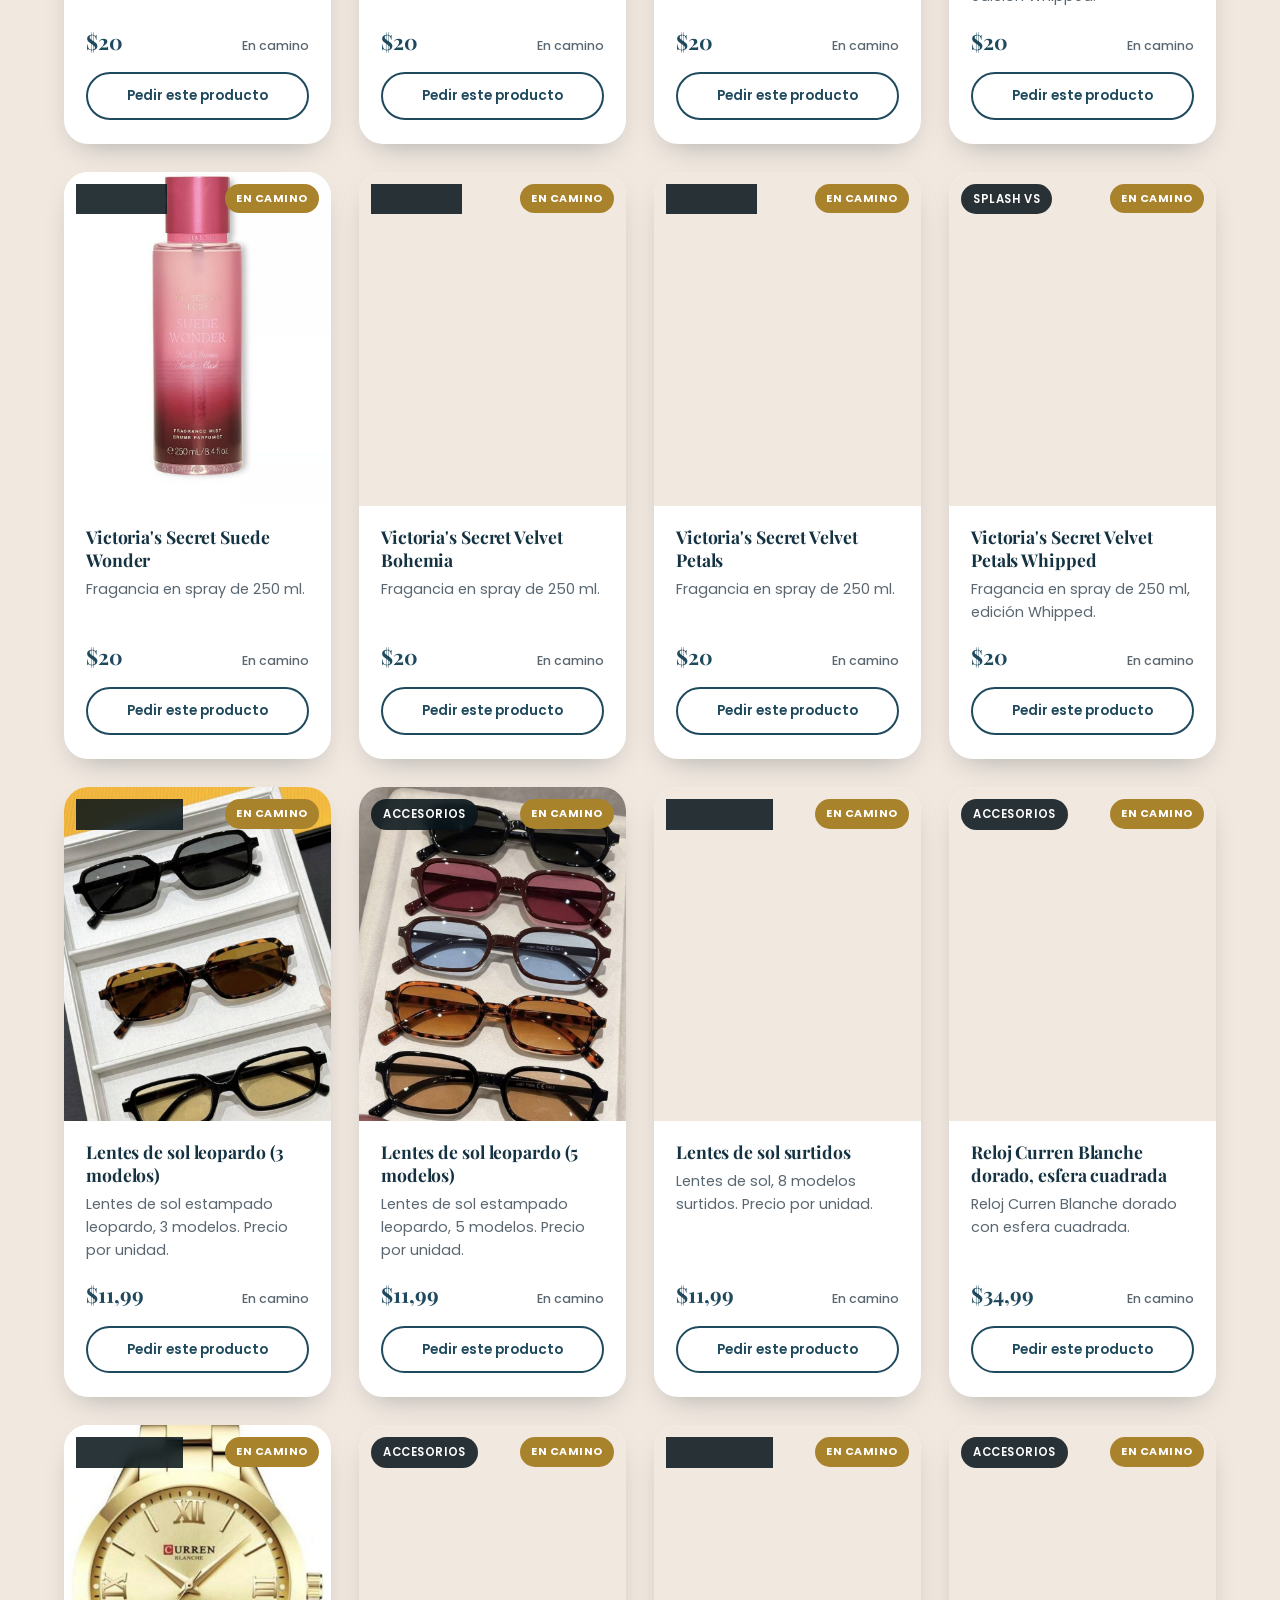
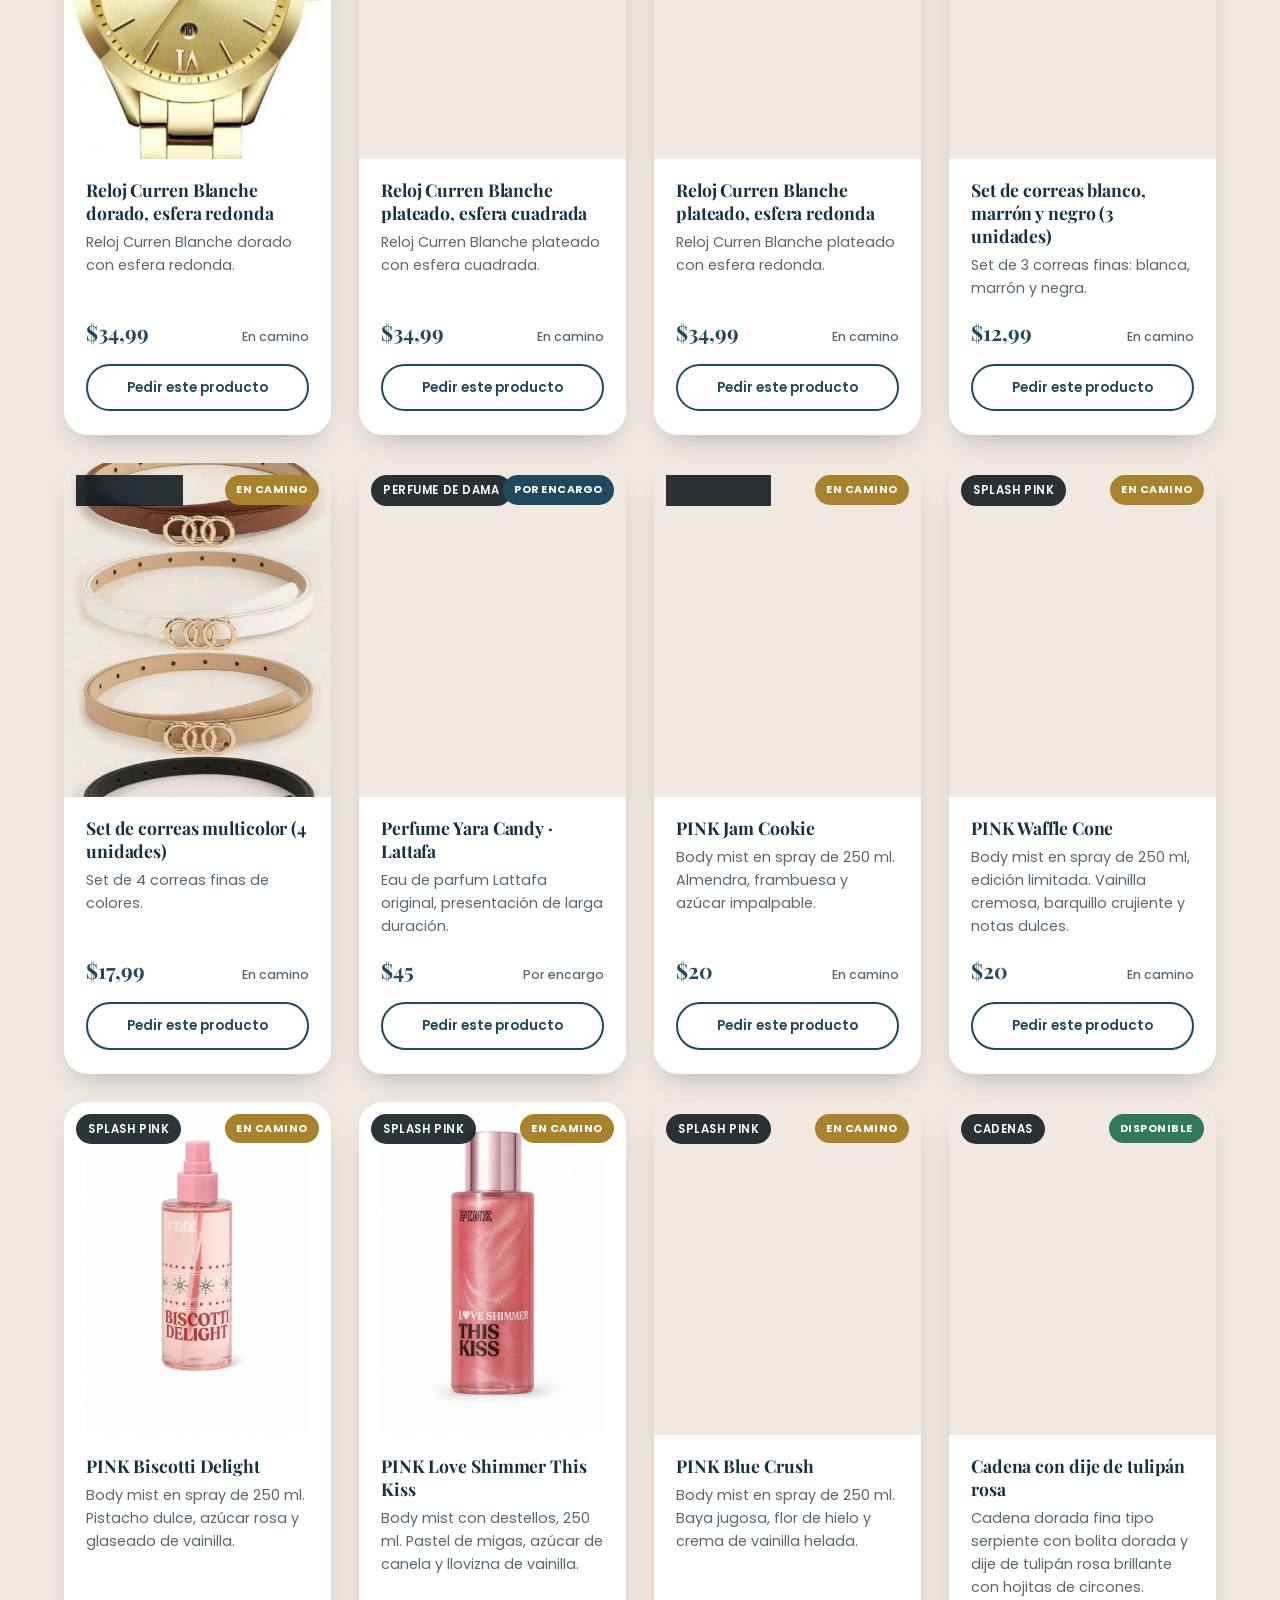
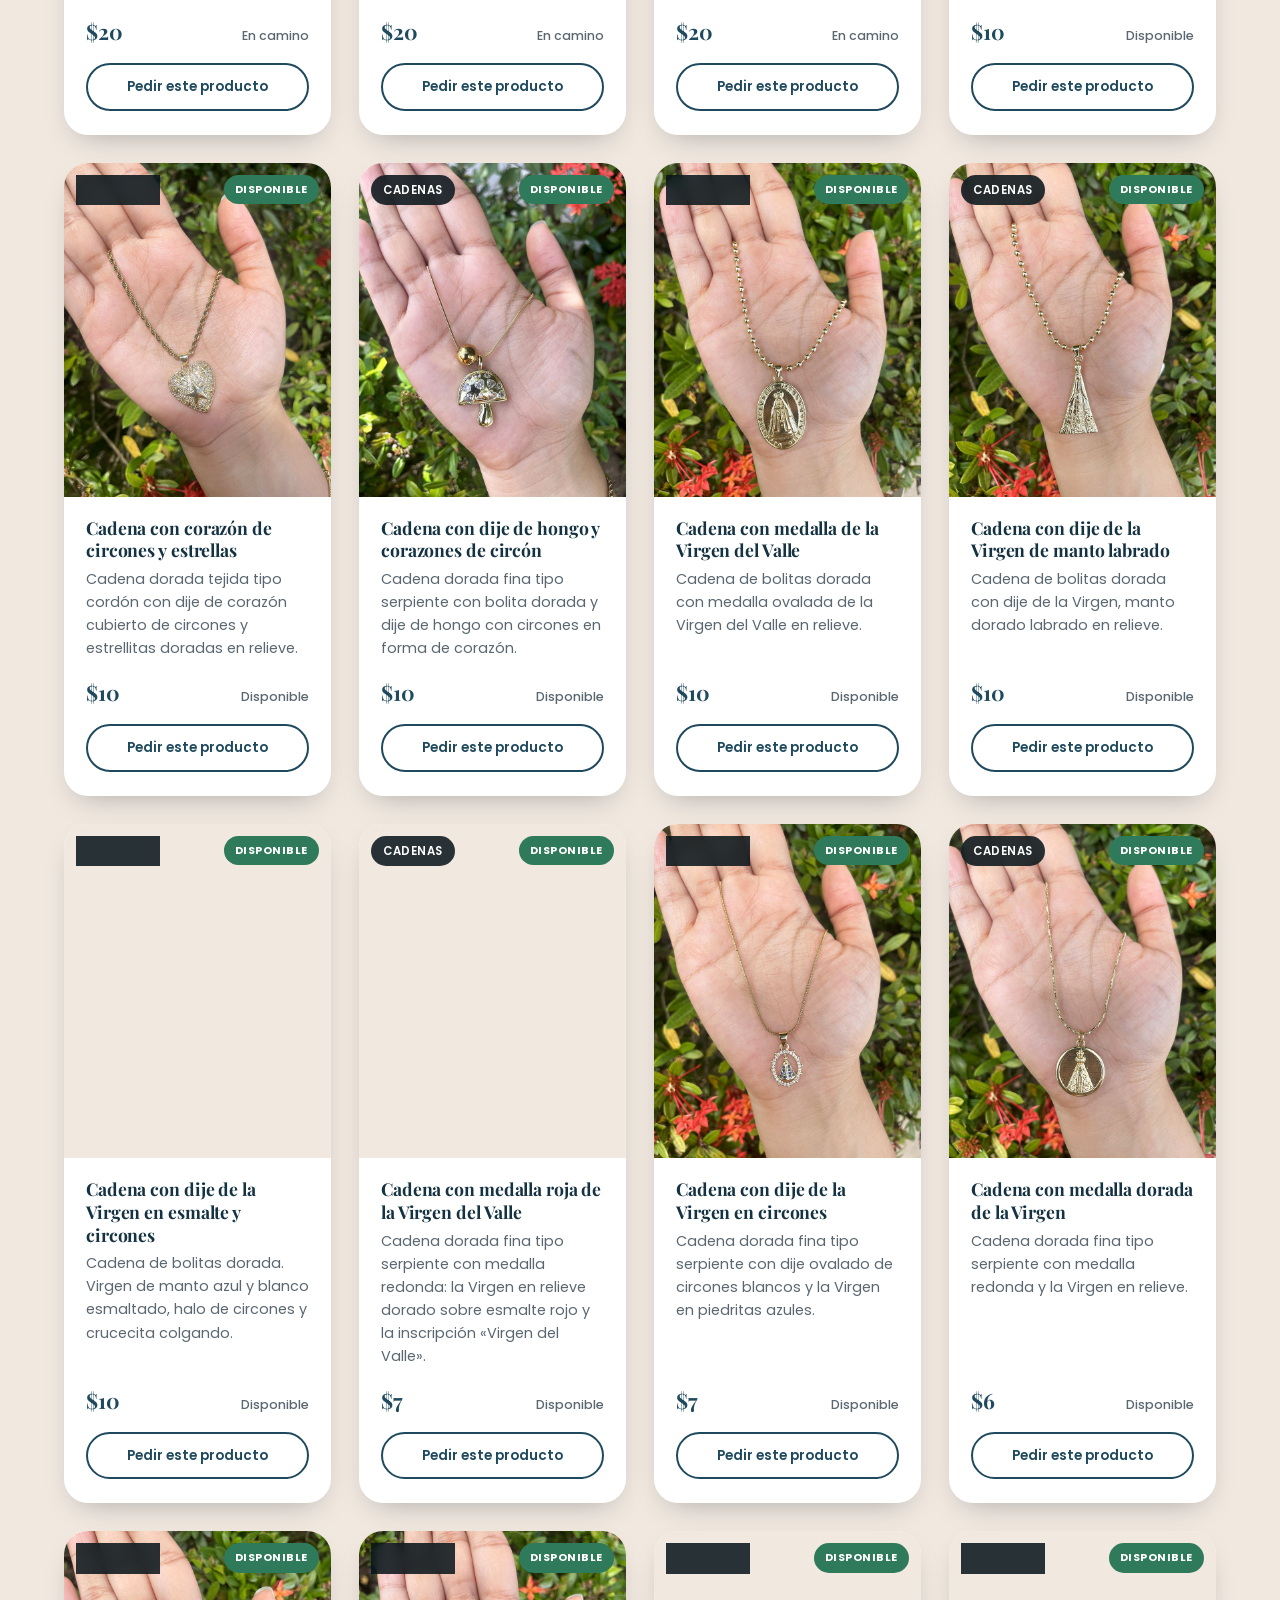
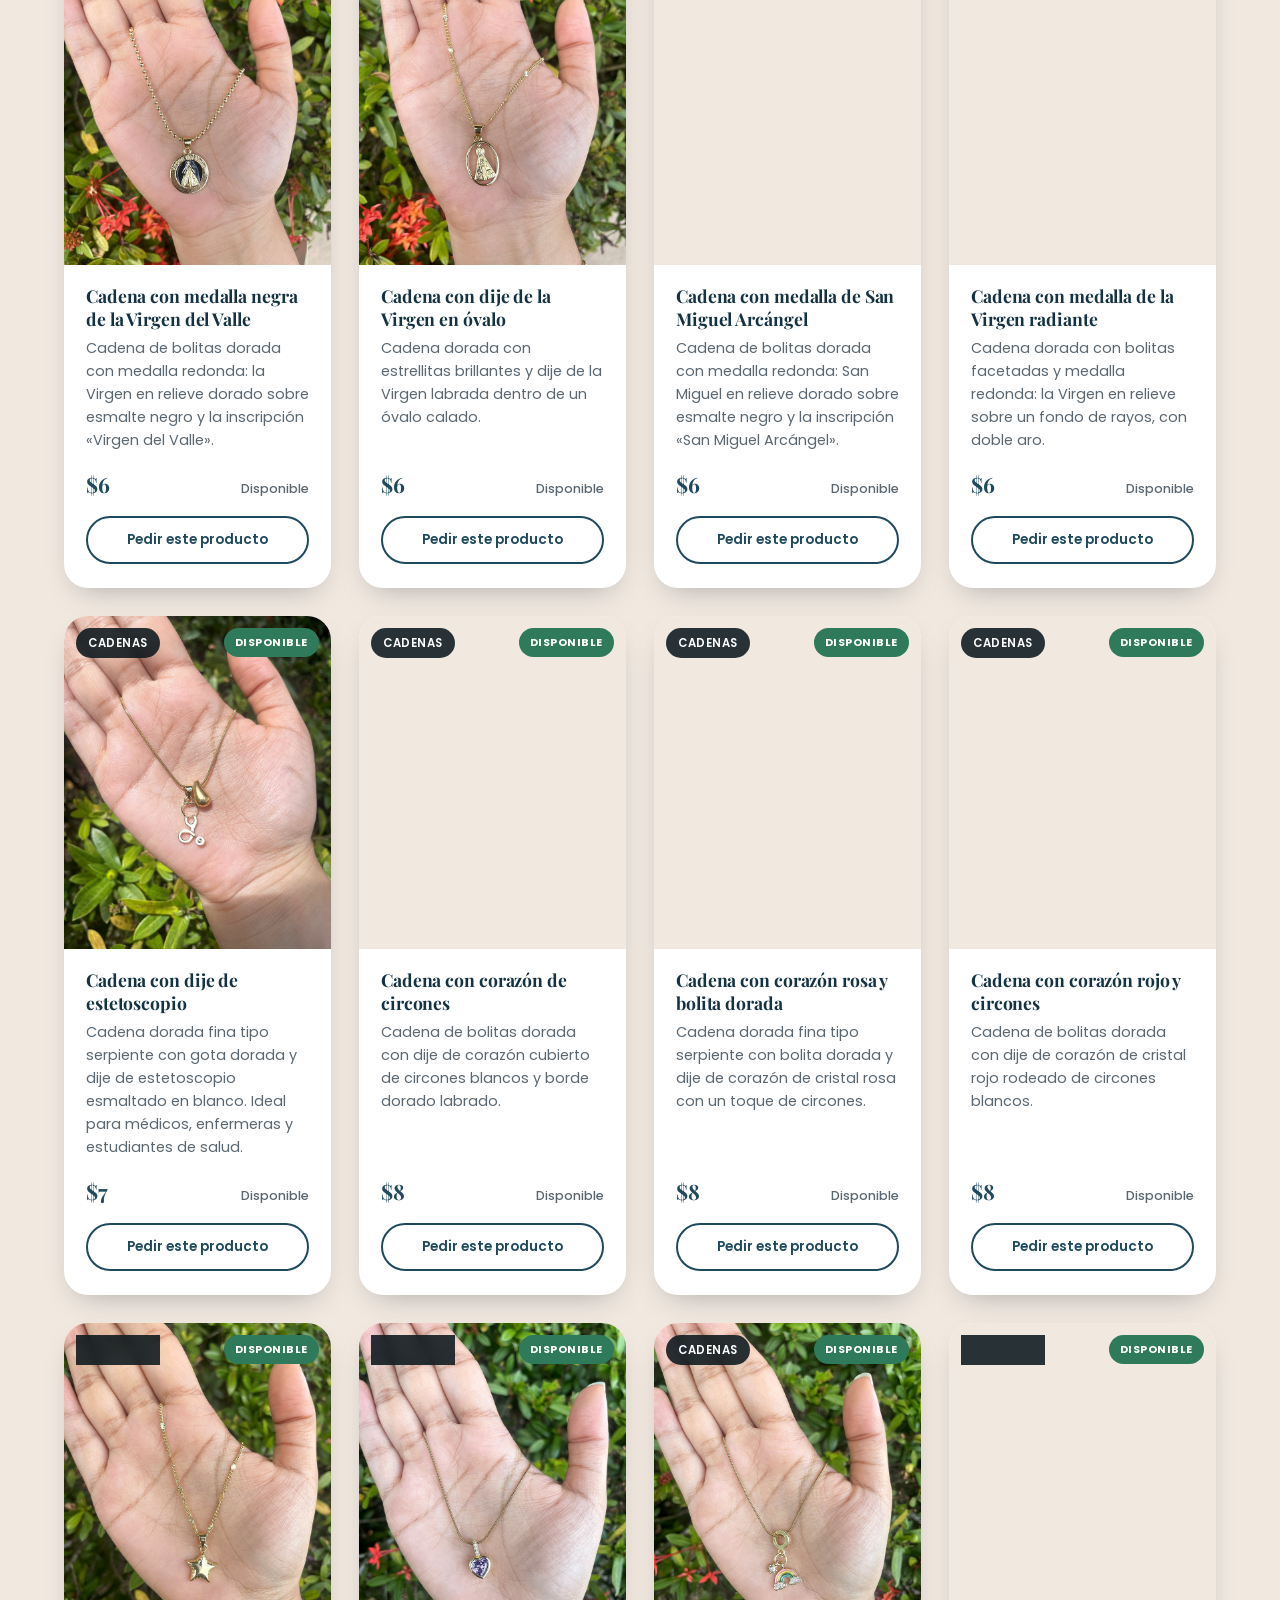
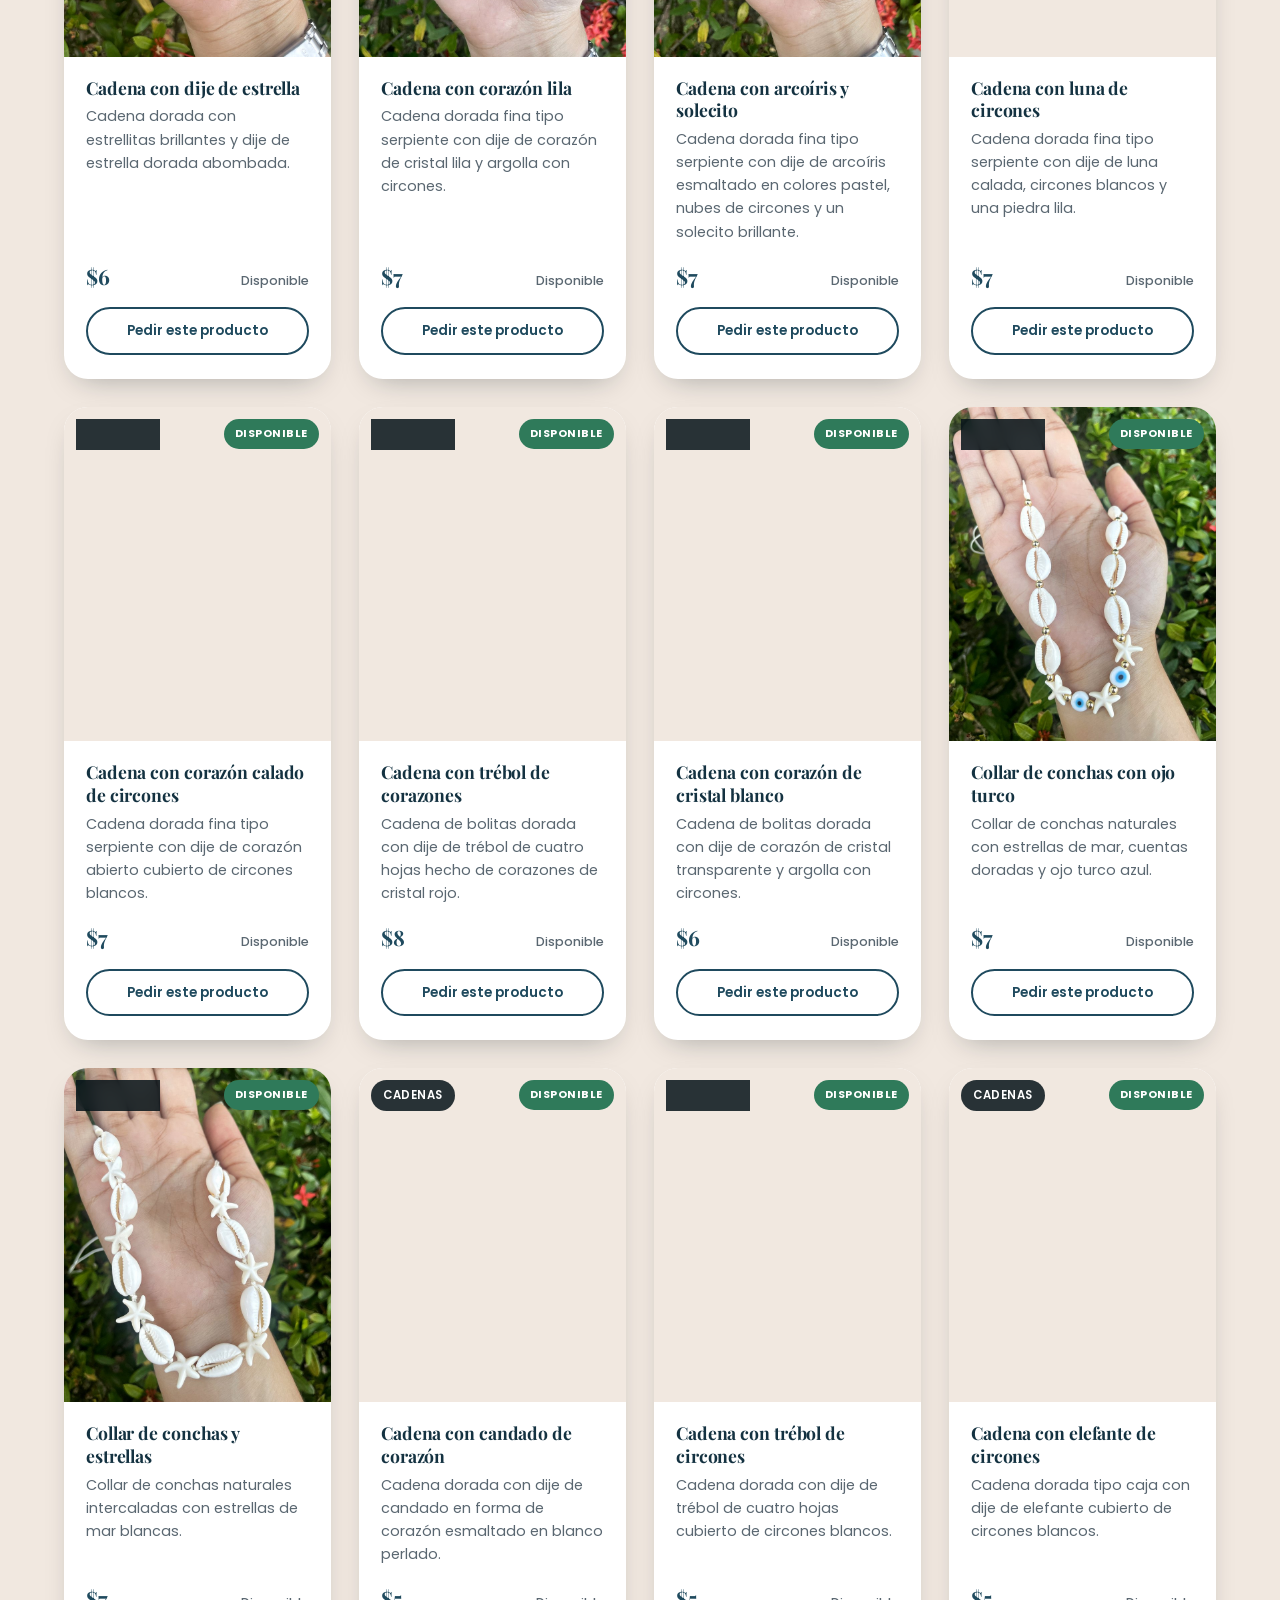
==== commit 3a2ae3a0: "catalogo: 10 cadenas (Venezuela y mar) con foto en la mano, precio a consultar Co-Authored-By: Claud" ====
--- a/index.html
+++ b/index.html
@@ -222,7 +222,7 @@
         <button class="filter-btn" type="button" data-filter="calzado" aria-pressed="false">Calzado</button>
       </div>
 
-      <p class="catalog-count" id="catalog-count" aria-live="polite">Mostrando 128 de 128 productos</p>
+      <p class="catalog-count" id="catalog-count" aria-live="polite">Mostrando 138 de 138 productos</p>
 
       <div class="product-grid" id="product-grid">
 
@@ -1699,6 +1699,166 @@
               <span class="product-availability">Disponible</span>
             </div>
             <a class="product-cta" href="https://wa.me/584249533311?text=Hola%20Luna%20Store%2C%20me%20interesa%3A%20Cadena%20plateada%20con%20estrella%20de%20circ%C3%B3n%20%28BIS-PLATA-ESTRELLA-CIRCON%29" target="_blank" rel="noopener noreferrer">Pedir este producto</a>
+          </div>
+        </article>
+        <article class="product-card" data-state="disponible" data-category="cadenas" data-sku="BIS-VALLE-TRICOLOR">
+          <div class="product-media">
+            <span class="product-tag">Cadenas</span>
+            <span class="product-state product-state--disponible">Disponible</span>
+            <img src="assets/catalogo/bis-valle-tricolor.jpg" alt="Cadena Virgen del Valle tricolor" loading="lazy" decoding="async" width="800" height="1000" />
+          </div>
+          <div class="product-body">
+            <h3>Cadena Virgen del Valle tricolor</h3>
+            <p>Cadena dorada tipo serpiente con dije de la Virgen del Valle esmaltada con los colores de Venezuela y corona dorada.</p>
+            <div class="product-meta">
+              <span class="product-price product-price--consultar">Consultar precio</span>
+              <span class="product-availability">Disponible</span>
+            </div>
+            <a class="product-cta" href="https://wa.me/584249533311?text=Hola%20Luna%20Store%2C%20me%20interesa%3A%20Cadena%20Virgen%20del%20Valle%20tricolor%20%28BIS-VALLE-TRICOLOR%29.%20%C2%BFQu%C3%A9%20precio%20tiene%3F" target="_blank" rel="noopener noreferrer">Pedir este producto</a>
+          </div>
+        </article>
+        <article class="product-card" data-state="disponible" data-category="cadenas" data-sku="BIS-MAPA-VZLA-DORADO">
+          <div class="product-media">
+            <span class="product-tag">Cadenas</span>
+            <span class="product-state product-state--disponible">Disponible</span>
+            <img src="assets/catalogo/bis-mapa-vzla-dorado.jpg" alt="Cadena con mapa de Venezuela dorado" loading="lazy" decoding="async" width="800" height="1000" />
+          </div>
+          <div class="product-body">
+            <h3>Cadena con mapa de Venezuela dorado</h3>
+            <p>Cadena dorada tipo caja con dije del mapa de Venezuela en relieve dorado con la palabra «Vzla».</p>
+            <div class="product-meta">
+              <span class="product-price product-price--consultar">Consultar precio</span>
+              <span class="product-availability">Disponible</span>
+            </div>
+            <a class="product-cta" href="https://wa.me/584249533311?text=Hola%20Luna%20Store%2C%20me%20interesa%3A%20Cadena%20con%20mapa%20de%20Venezuela%20dorado%20%28BIS-MAPA-VZLA-DORADO%29.%20%C2%BFQu%C3%A9%20precio%20tiene%3F" target="_blank" rel="noopener noreferrer">Pedir este producto</a>
+          </div>
+        </article>
+        <article class="product-card" data-state="disponible" data-category="cadenas" data-sku="BIS-MAPA-VZLA-BLANCO">
+          <div class="product-media">
+            <span class="product-tag">Cadenas</span>
+            <span class="product-state product-state--disponible">Disponible</span>
+            <img src="assets/catalogo/bis-mapa-vzla-blanco.jpg" alt="Cadena con mapa de Venezuela blanco" loading="lazy" decoding="async" width="800" height="1000" />
+          </div>
+          <div class="product-body">
+            <h3>Cadena con mapa de Venezuela blanco</h3>
+            <p>Cadena de bolitas dorada con dije del mapa de Venezuela esmaltado en blanco con borde dorado.</p>
+            <div class="product-meta">
+              <span class="product-price product-price--consultar">Consultar precio</span>
+              <span class="product-availability">Disponible</span>
+            </div>
+            <a class="product-cta" href="https://wa.me/584249533311?text=Hola%20Luna%20Store%2C%20me%20interesa%3A%20Cadena%20con%20mapa%20de%20Venezuela%20blanco%20%28BIS-MAPA-VZLA-BLANCO%29.%20%C2%BFQu%C3%A9%20precio%20tiene%3F" target="_blank" rel="noopener noreferrer">Pedir este producto</a>
+          </div>
+        </article>
+        <article class="product-card" data-state="disponible" data-category="cadenas" data-sku="BIS-CORAZON-BANDERA">
+          <div class="product-media">
+            <span class="product-tag">Cadenas</span>
+            <span class="product-state product-state--disponible">Disponible</span>
+            <img src="assets/catalogo/bis-corazon-bandera.jpg" alt="Cadena con corazón de la bandera" loading="lazy" decoding="async" width="800" height="1000" />
+          </div>
+          <div class="product-body">
+            <h3>Cadena con corazón de la bandera</h3>
+            <p>Cadena dorada con cuentas y dije de corazón esmaltado con la bandera de Venezuela y sus estrellas.</p>
+            <div class="product-meta">
+              <span class="product-price product-price--consultar">Consultar precio</span>
+              <span class="product-availability">Disponible</span>
+            </div>
+            <a class="product-cta" href="https://wa.me/584249533311?text=Hola%20Luna%20Store%2C%20me%20interesa%3A%20Cadena%20con%20coraz%C3%B3n%20de%20la%20bandera%20%28BIS-CORAZON-BANDERA%29.%20%C2%BFQu%C3%A9%20precio%20tiene%3F" target="_blank" rel="noopener noreferrer">Pedir este producto</a>
+          </div>
+        </article>
+        <article class="product-card" data-state="disponible" data-category="cadenas" data-sku="BIS-DAMA-TRICOLOR">
+          <div class="product-media">
+            <span class="product-tag">Cadenas</span>
+            <span class="product-state product-state--disponible">Disponible</span>
+            <img src="assets/catalogo/bis-dama-tricolor.jpg" alt="Cadena con dama tricolor" loading="lazy" decoding="async" width="800" height="1000" />
+          </div>
+          <div class="product-body">
+            <h3>Cadena con dama tricolor</h3>
+            <p>Cadena dorada tipo serpiente con bolita dorada y dije de dama con vestido esmaltado en los colores de Venezuela.</p>
+            <div class="product-meta">
+              <span class="product-price product-price--consultar">Consultar precio</span>
+              <span class="product-availability">Disponible</span>
+            </div>
+            <a class="product-cta" href="https://wa.me/584249533311?text=Hola%20Luna%20Store%2C%20me%20interesa%3A%20Cadena%20con%20dama%20tricolor%20%28BIS-DAMA-TRICOLOR%29.%20%C2%BFQu%C3%A9%20precio%20tiene%3F" target="_blank" rel="noopener noreferrer">Pedir este producto</a>
+          </div>
+        </article>
+        <article class="product-card" data-state="disponible" data-category="cadenas" data-sku="BIS-PEZ-ROJO">
+          <div class="product-media">
+            <span class="product-tag">Cadenas</span>
+            <span class="product-state product-state--disponible">Disponible</span>
+            <img src="assets/catalogo/bis-pez-rojo.jpg" alt="Cadena con pez rojo" loading="lazy" decoding="async" width="800" height="1000" />
+          </div>
+          <div class="product-body">
+            <h3>Cadena con pez rojo</h3>
+            <p>Cadena dorada con eslabones brillantes y dije de pez esmaltado en rojo con detalles dorados.</p>
+            <div class="product-meta">
+              <span class="product-price product-price--consultar">Consultar precio</span>
+              <span class="product-availability">Disponible</span>
+            </div>
+            <a class="product-cta" href="https://wa.me/584249533311?text=Hola%20Luna%20Store%2C%20me%20interesa%3A%20Cadena%20con%20pez%20rojo%20%28BIS-PEZ-ROJO%29.%20%C2%BFQu%C3%A9%20precio%20tiene%3F" target="_blank" rel="noopener noreferrer">Pedir este producto</a>
+          </div>
+        </article>
+        <article class="product-card" data-state="disponible" data-category="cadenas" data-sku="BIS-ABEJA">
+          <div class="product-media">
+            <span class="product-tag">Cadenas</span>
+            <span class="product-state product-state--disponible">Disponible</span>
+            <img src="assets/catalogo/bis-abeja.jpg" alt="Cadena con abeja" loading="lazy" decoding="async" width="800" height="1000" />
+          </div>
+          <div class="product-body">
+            <h3>Cadena con abeja</h3>
+            <p>Cadena dorada con cuentas y dije de abeja con alas esmaltadas en blanco.</p>
+            <div class="product-meta">
+              <span class="product-price product-price--consultar">Consultar precio</span>
+              <span class="product-availability">Disponible</span>
+            </div>
+            <a class="product-cta" href="https://wa.me/584249533311?text=Hola%20Luna%20Store%2C%20me%20interesa%3A%20Cadena%20con%20abeja%20%28BIS-ABEJA%29.%20%C2%BFQu%C3%A9%20precio%20tiene%3F" target="_blank" rel="noopener noreferrer">Pedir este producto</a>
+          </div>
+        </article>
+        <article class="product-card" data-state="disponible" data-category="cadenas" data-sku="BIS-PEZ-AZUL">
+          <div class="product-media">
+            <span class="product-tag">Cadenas</span>
+            <span class="product-state product-state--disponible">Disponible</span>
+            <img src="assets/catalogo/bis-pez-azul.jpg" alt="Cadena con pez azul" loading="lazy" decoding="async" width="800" height="1000" />
+          </div>
+          <div class="product-body">
+            <h3>Cadena con pez azul</h3>
+            <p>Cadena dorada con cuentas y dije de pez esmaltado en azul con detalles dorados.</p>
+            <div class="product-meta">
+              <span class="product-price product-price--consultar">Consultar precio</span>
+              <span class="product-availability">Disponible</span>
+            </div>
+            <a class="product-cta" href="https://wa.me/584249533311?text=Hola%20Luna%20Store%2C%20me%20interesa%3A%20Cadena%20con%20pez%20azul%20%28BIS-PEZ-AZUL%29.%20%C2%BFQu%C3%A9%20precio%20tiene%3F" target="_blank" rel="noopener noreferrer">Pedir este producto</a>
+          </div>
+        </article>
+        <article class="product-card" data-state="disponible" data-category="cadenas" data-sku="BIS-CONCHA-LUNA-CIRCONES">
+          <div class="product-media">
+            <span class="product-tag">Cadenas</span>
+            <span class="product-state product-state--disponible">Disponible</span>
+            <img src="assets/catalogo/bis-concha-luna-circones.jpg" alt="Cadena con concha, luna y circones" loading="lazy" decoding="async" width="800" height="1000" />
+          </div>
+          <div class="product-body">
+            <h3>Cadena con concha, luna y circones</h3>
+            <p>Cadena dorada con dije colgante de concha, mariquita, luna, planeta y cuerno cubiertos de circones.</p>
+            <div class="product-meta">
+              <span class="product-price product-price--consultar">Consultar precio</span>
+              <span class="product-availability">Disponible</span>
+            </div>
+            <a class="product-cta" href="https://wa.me/584249533311?text=Hola%20Luna%20Store%2C%20me%20interesa%3A%20Cadena%20con%20concha%2C%20luna%20y%20circones%20%28BIS-CONCHA-LUNA-CIRCONES%29.%20%C2%BFQu%C3%A9%20precio%20tiene%3F" target="_blank" rel="noopener noreferrer">Pedir este producto</a>
+          </div>
+        </article>
+        <article class="product-card" data-state="disponible" data-category="cadenas" data-sku="BIS-PALMERAS">
+          <div class="product-media">
+            <span class="product-tag">Cadenas</span>
+            <span class="product-state product-state--disponible">Disponible</span>
+            <img src="assets/catalogo/bis-palmeras.jpg" alt="Cadena con palmeras" loading="lazy" decoding="async" width="800" height="1000" />
+          </div>
+          <div class="product-body">
+            <h3>Cadena con palmeras</h3>
+            <p>Cadena dorada con medallón calado de dos palmeras dentro de un aro trenzado.</p>
+            <div class="product-meta">
+              <span class="product-price product-price--consultar">Consultar precio</span>
+              <span class="product-availability">Disponible</span>
+            </div>
+            <a class="product-cta" href="https://wa.me/584249533311?text=Hola%20Luna%20Store%2C%20me%20interesa%3A%20Cadena%20con%20palmeras%20%28BIS-PALMERAS%29.%20%C2%BFQu%C3%A9%20precio%20tiene%3F" target="_blank" rel="noopener noreferrer">Pedir este producto</a>
           </div>
         </article>
         <article class="product-card" data-state="encargo" data-category="cadenas" data-sku="BIS-FOTOGRABADO">
--- a/styles.css
+++ b/styles.css
@@ -1504,6 +1504,11 @@
   color: var(--color-navy);
 }
 
+.product-price--consultar {
+  font-size: 0.98rem;
+  font-weight: 600;
+}
+
 .product-meta .product-availability {
   margin-bottom: 0;
   font-size: 0.78rem;
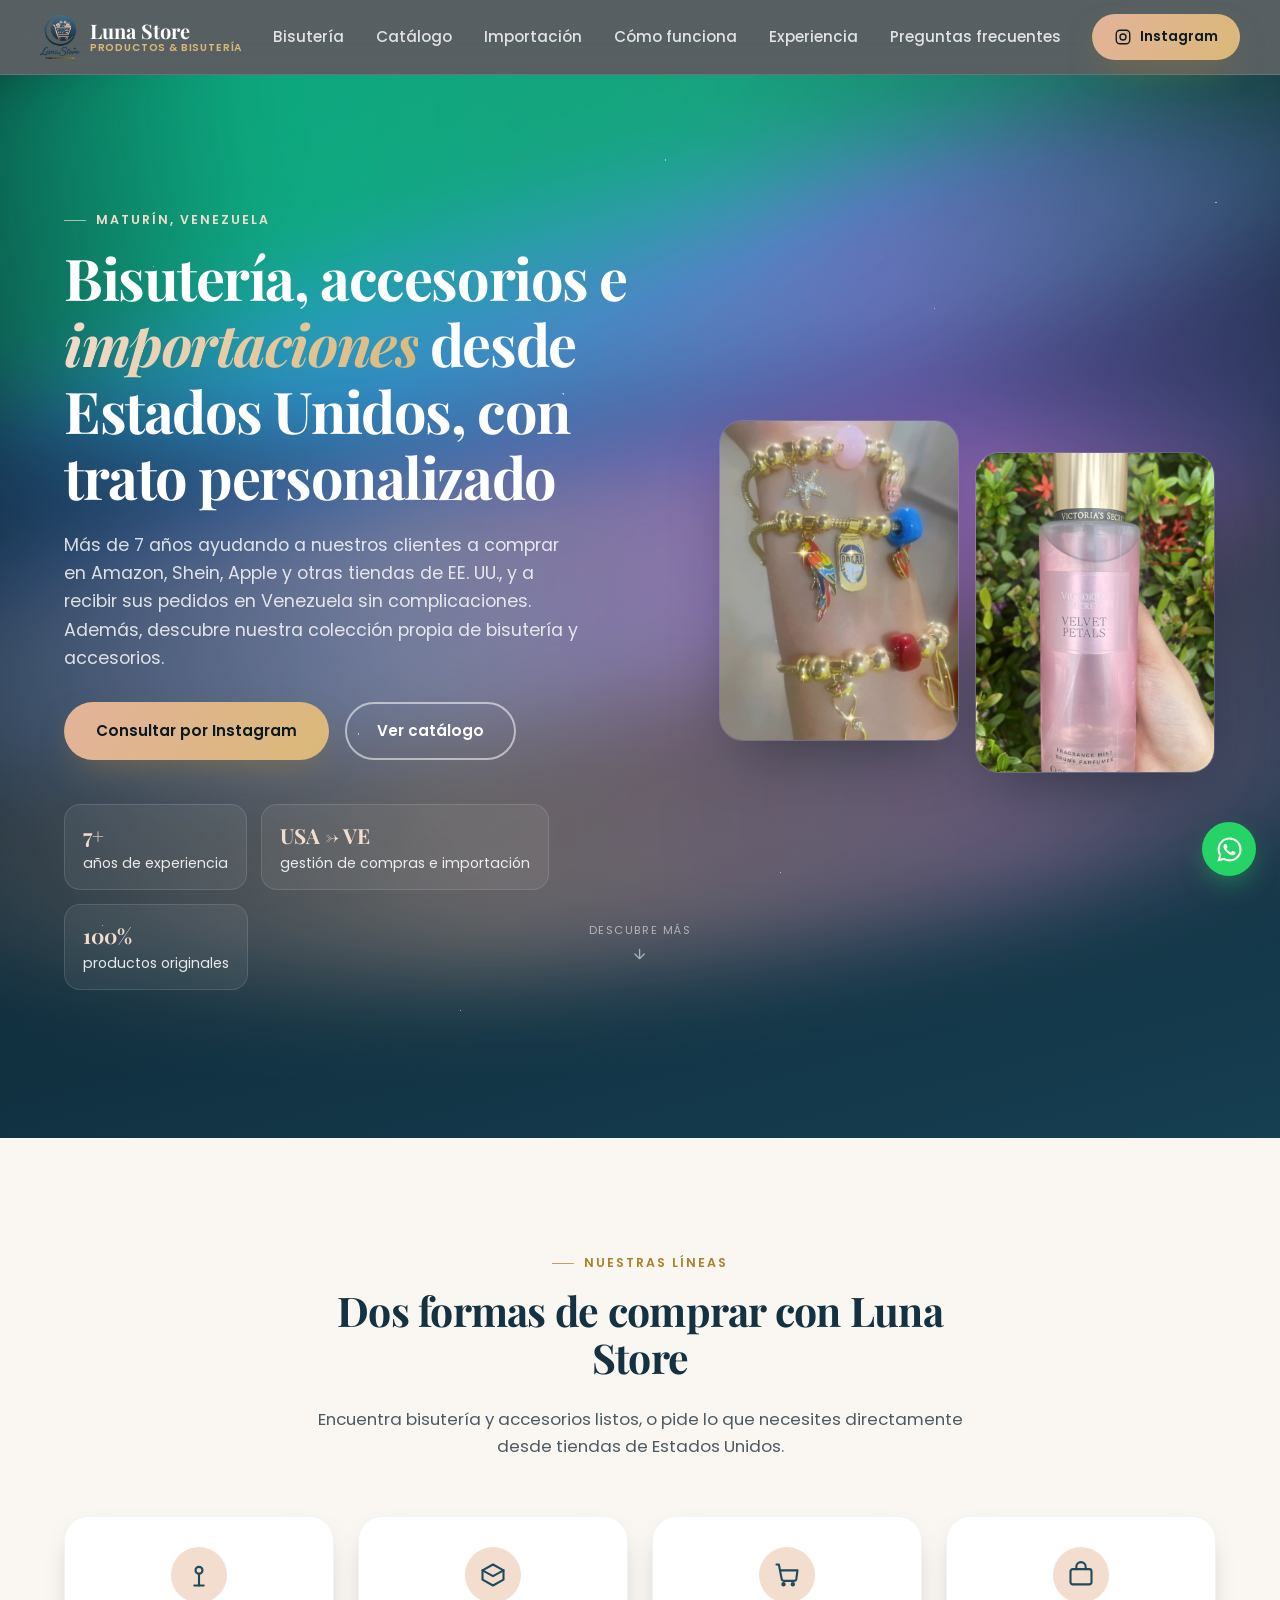
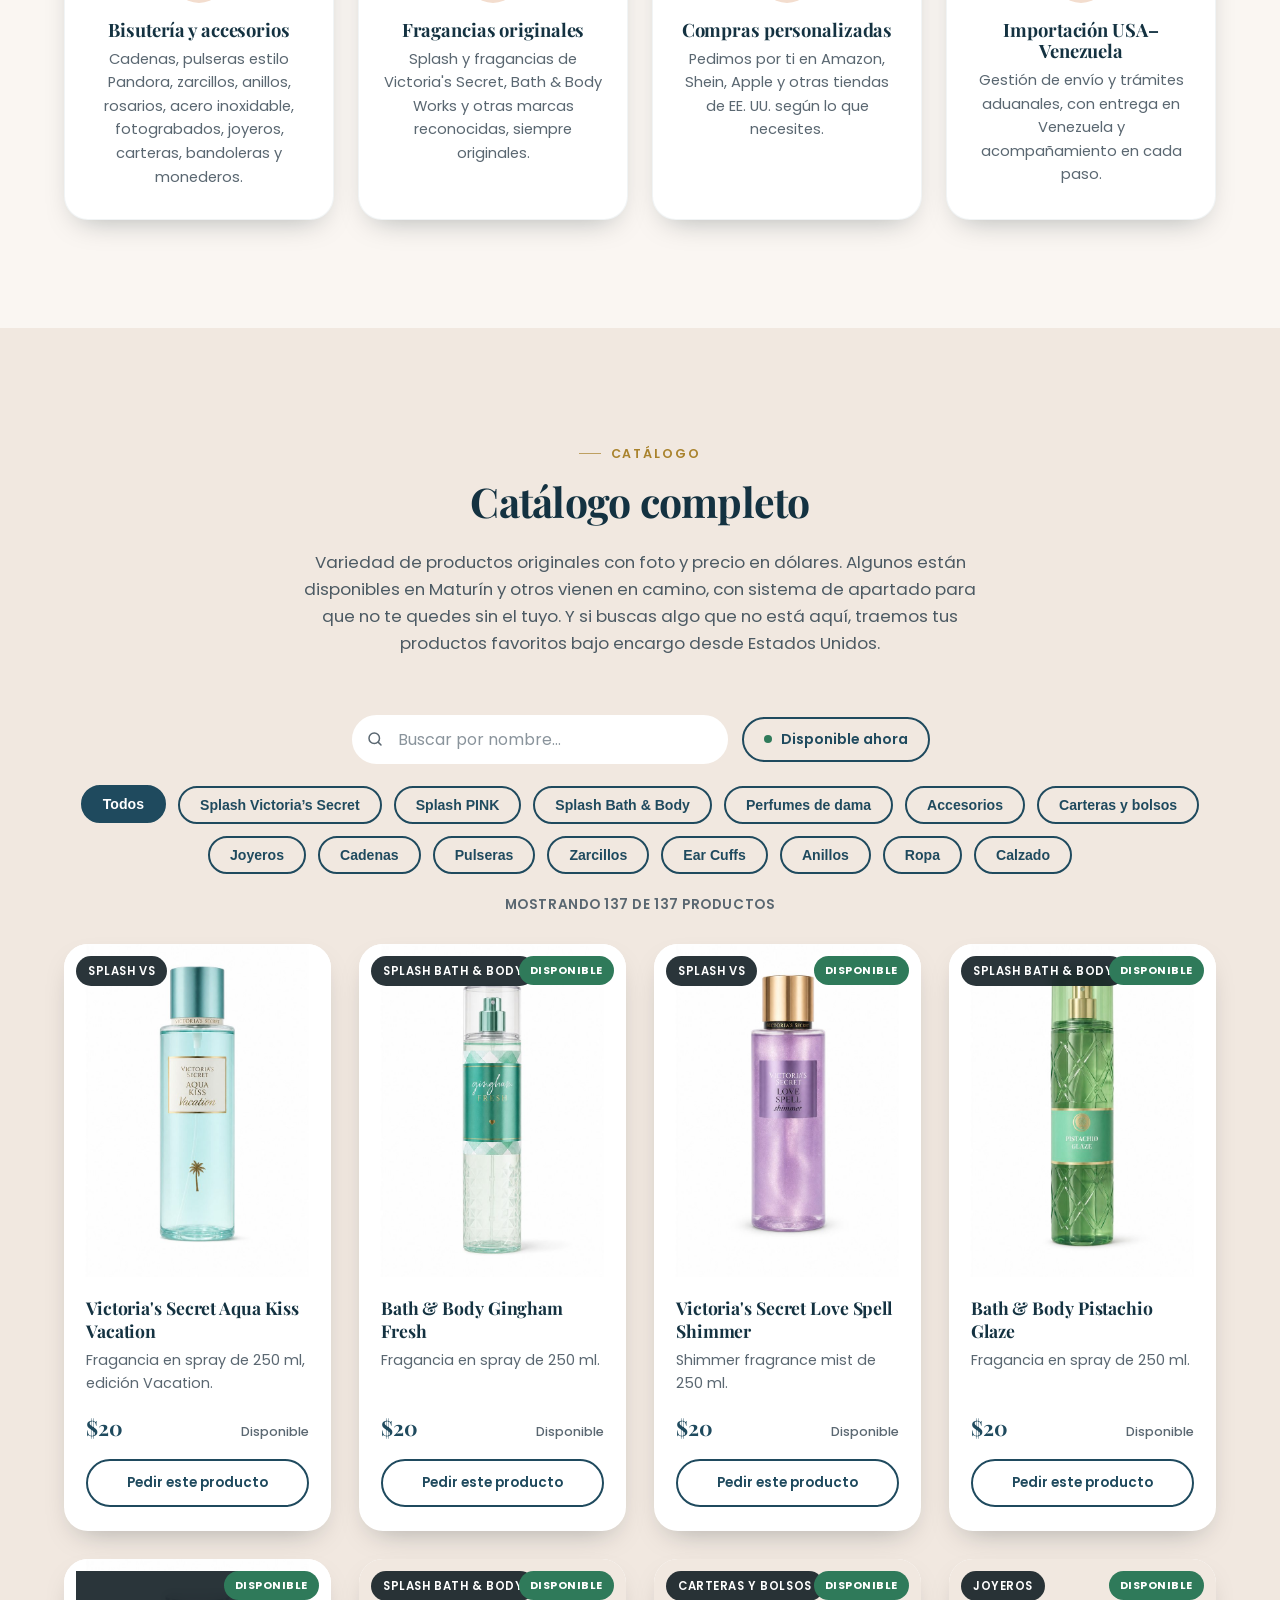
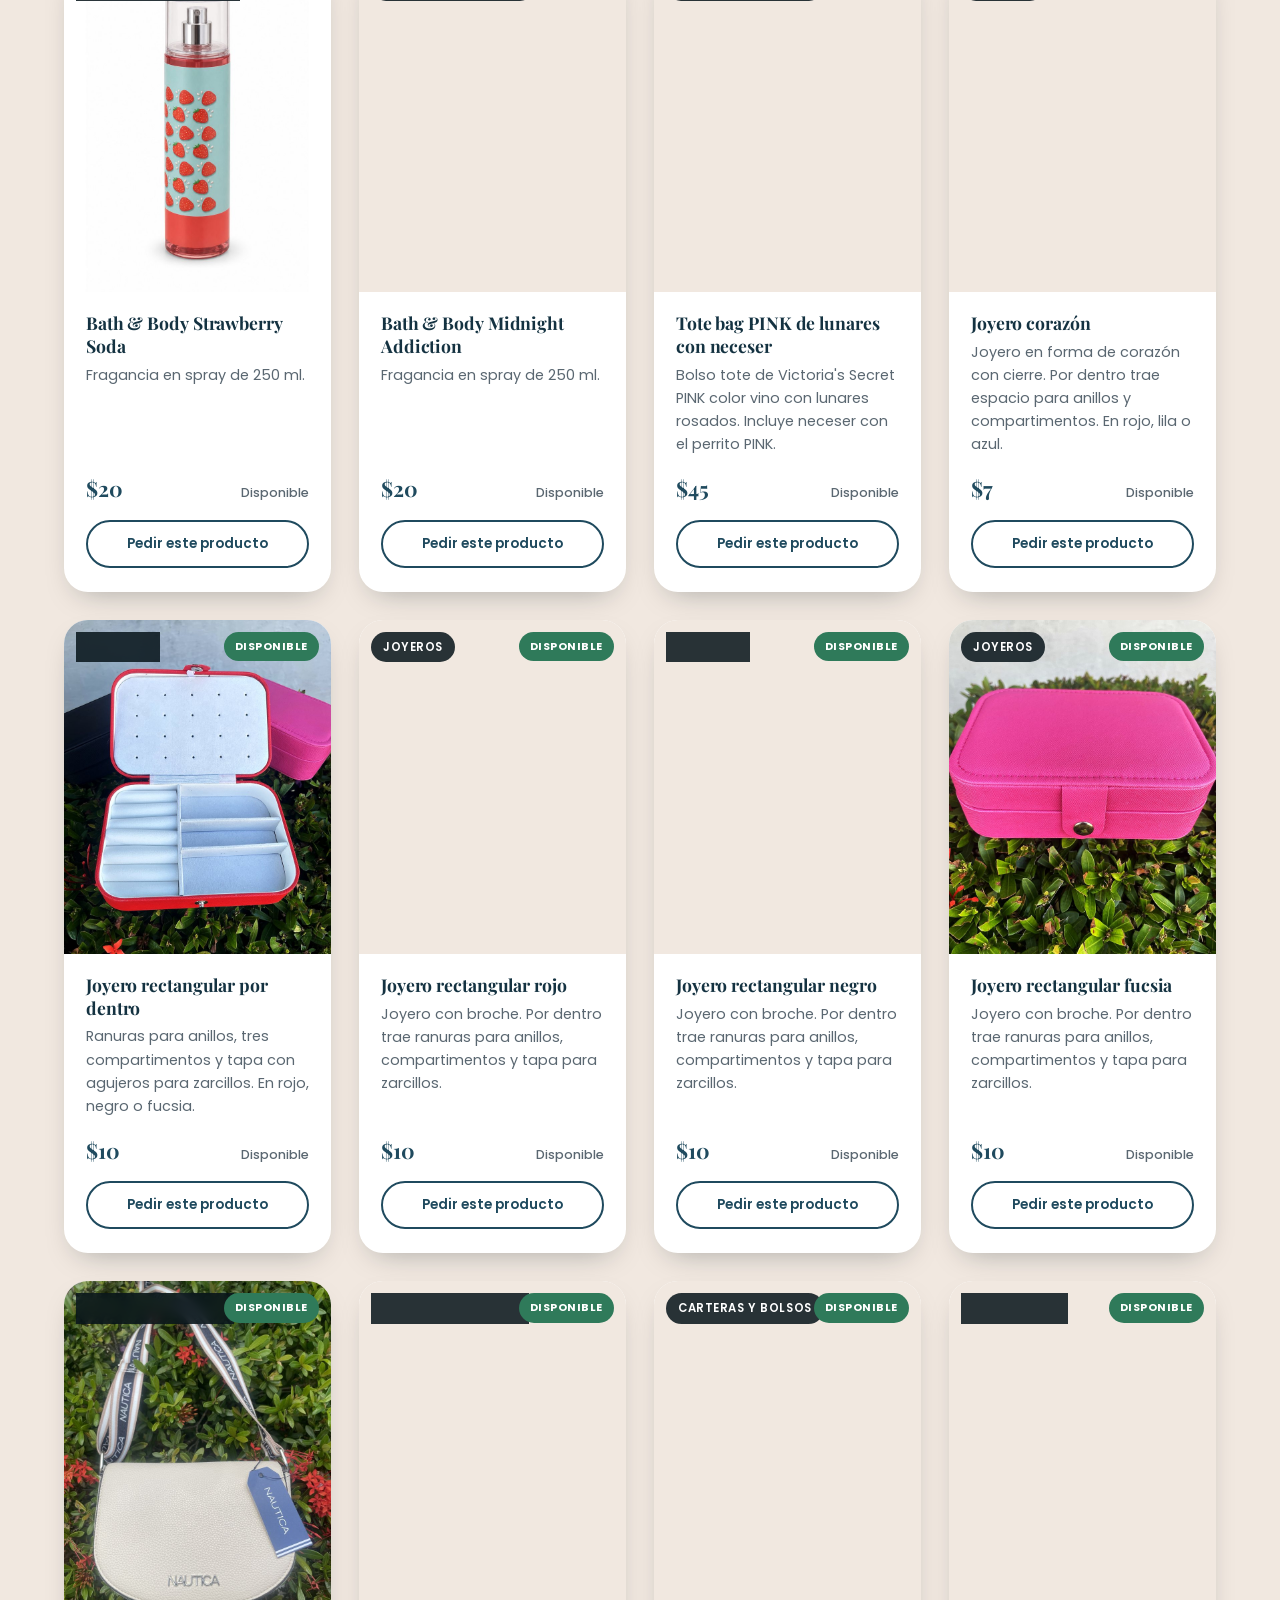
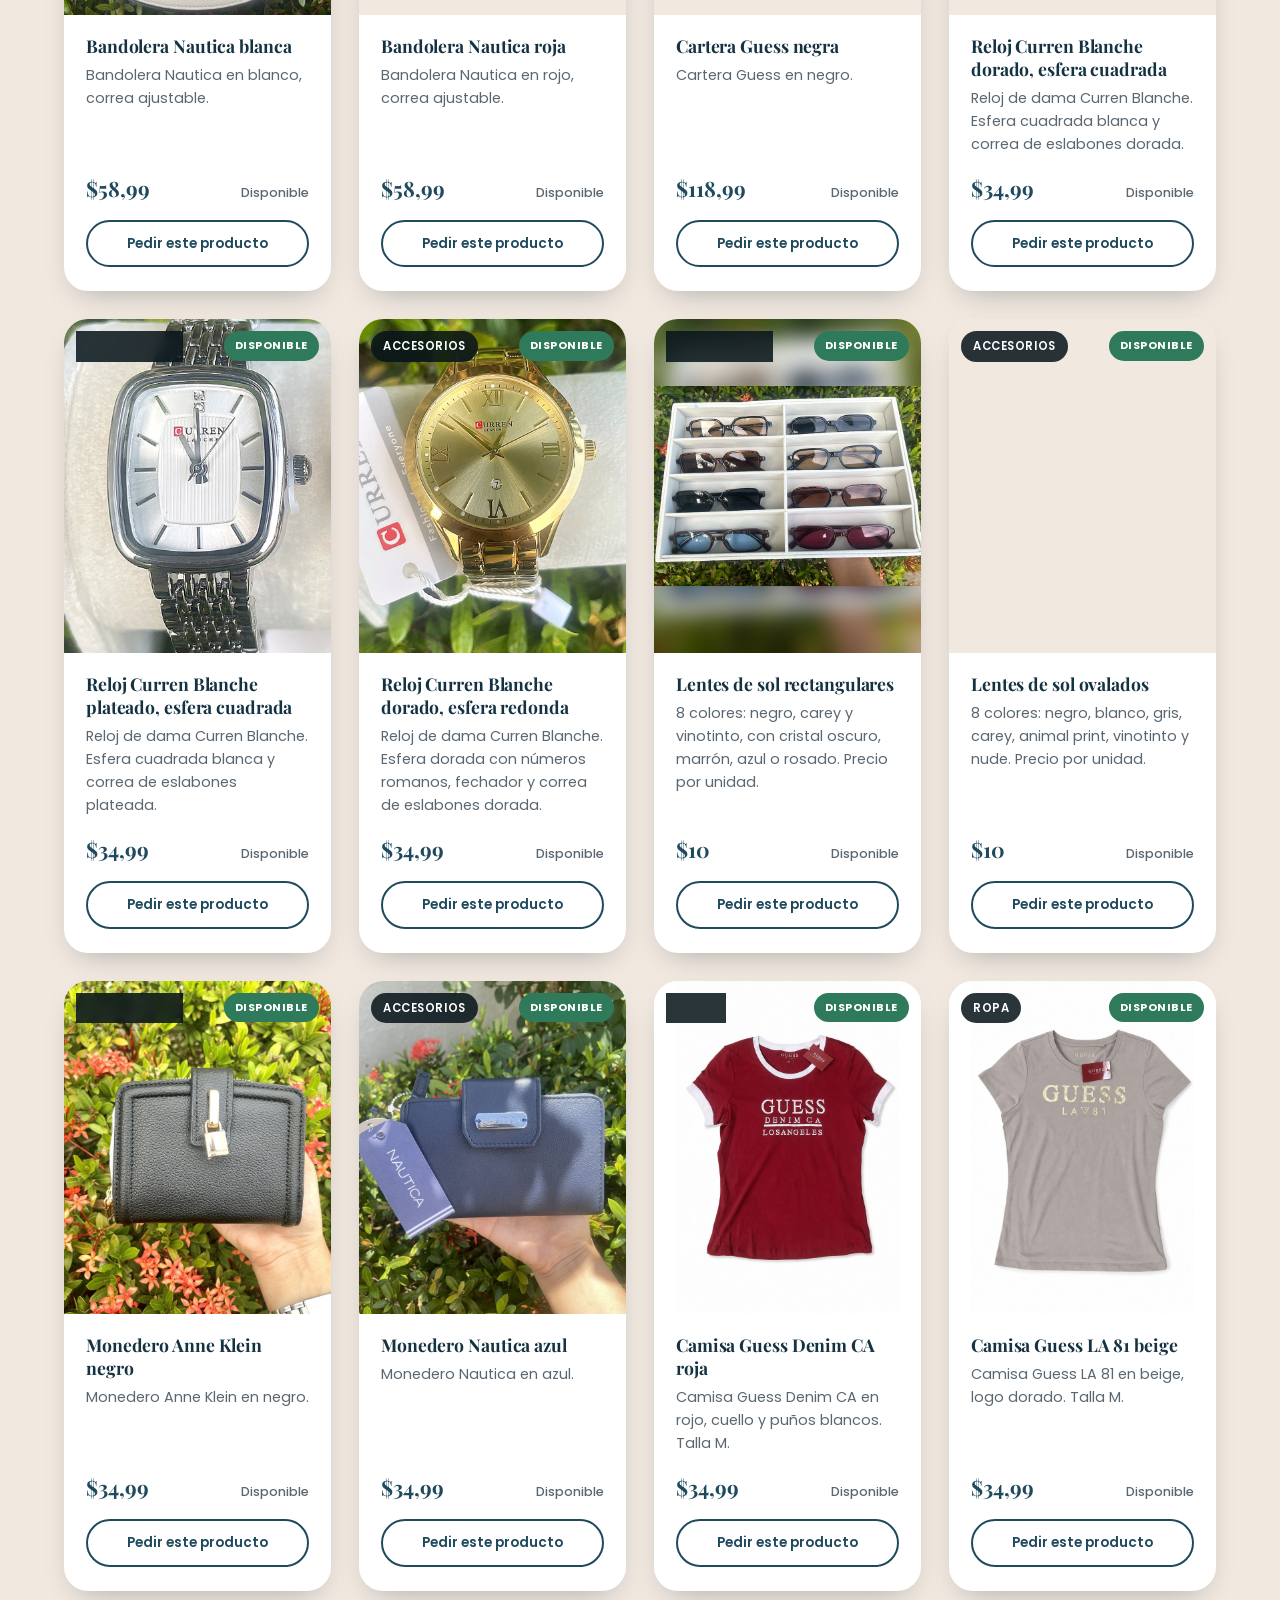
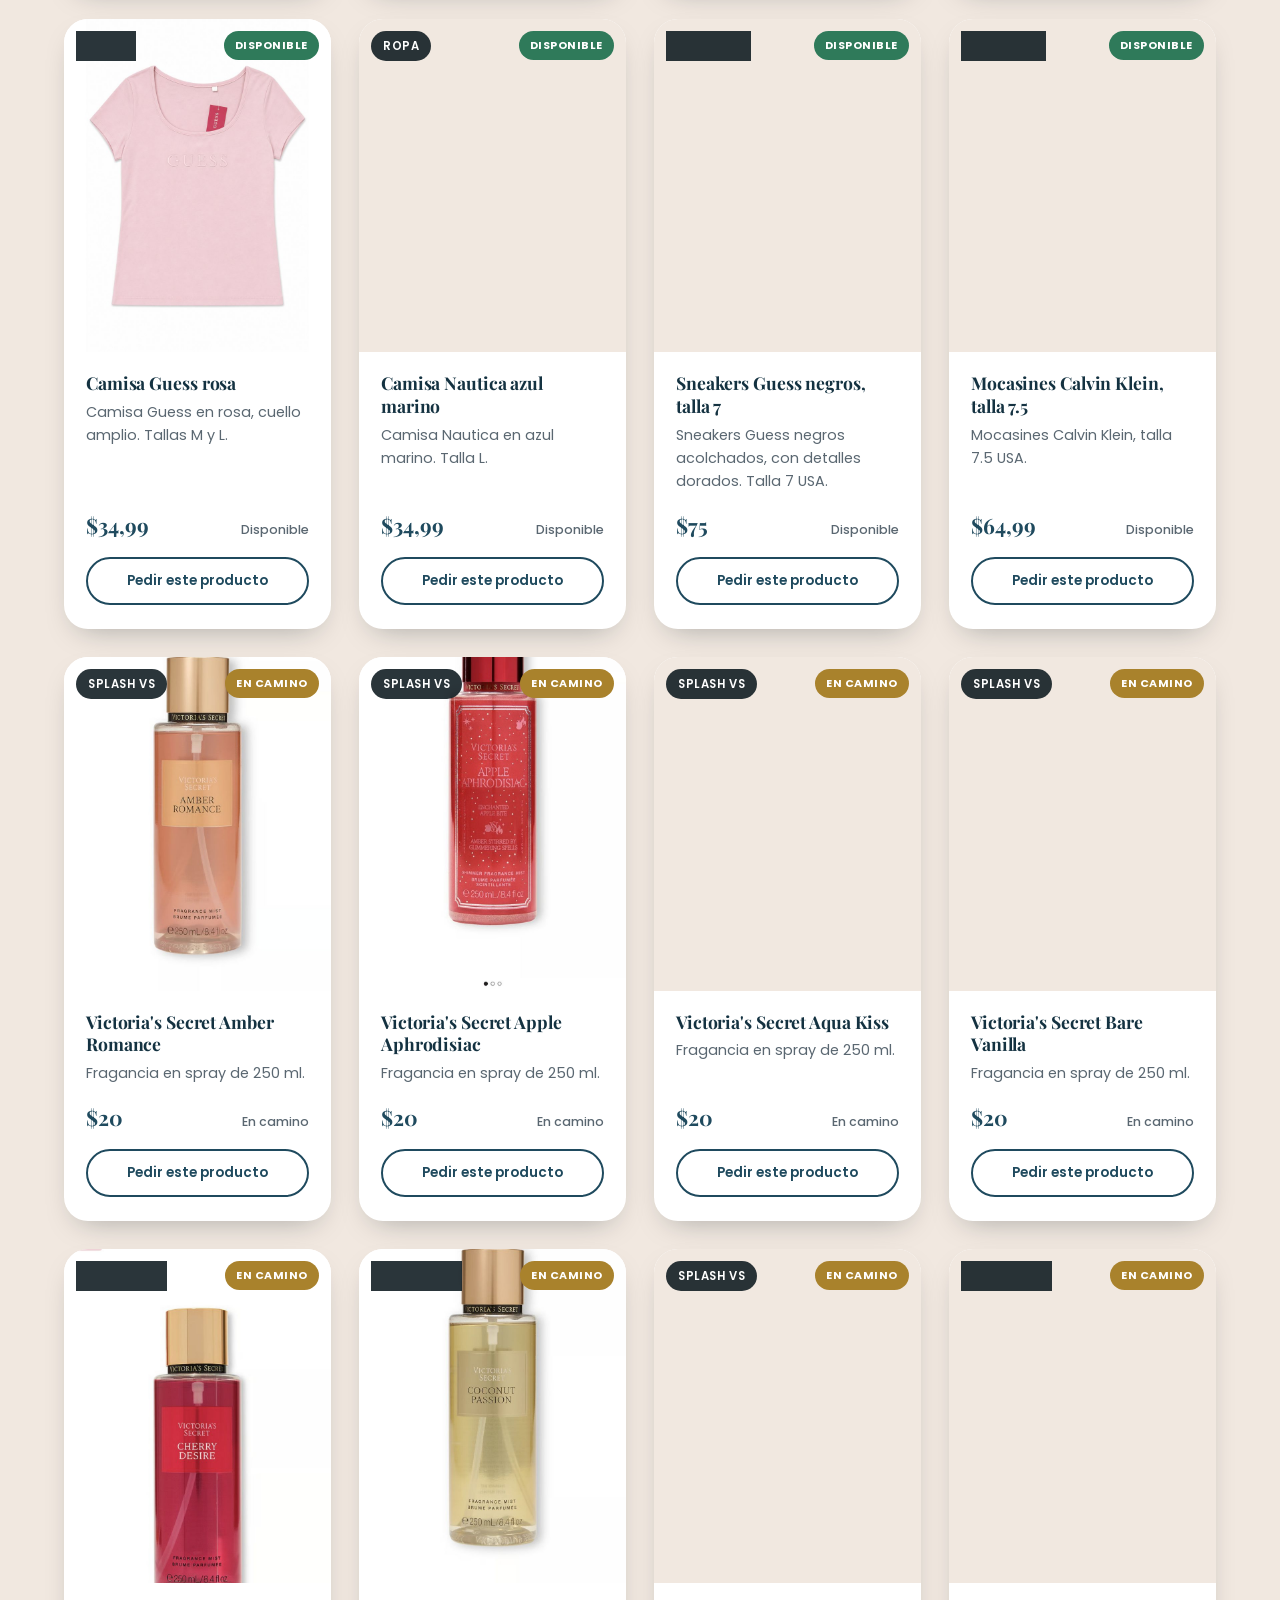
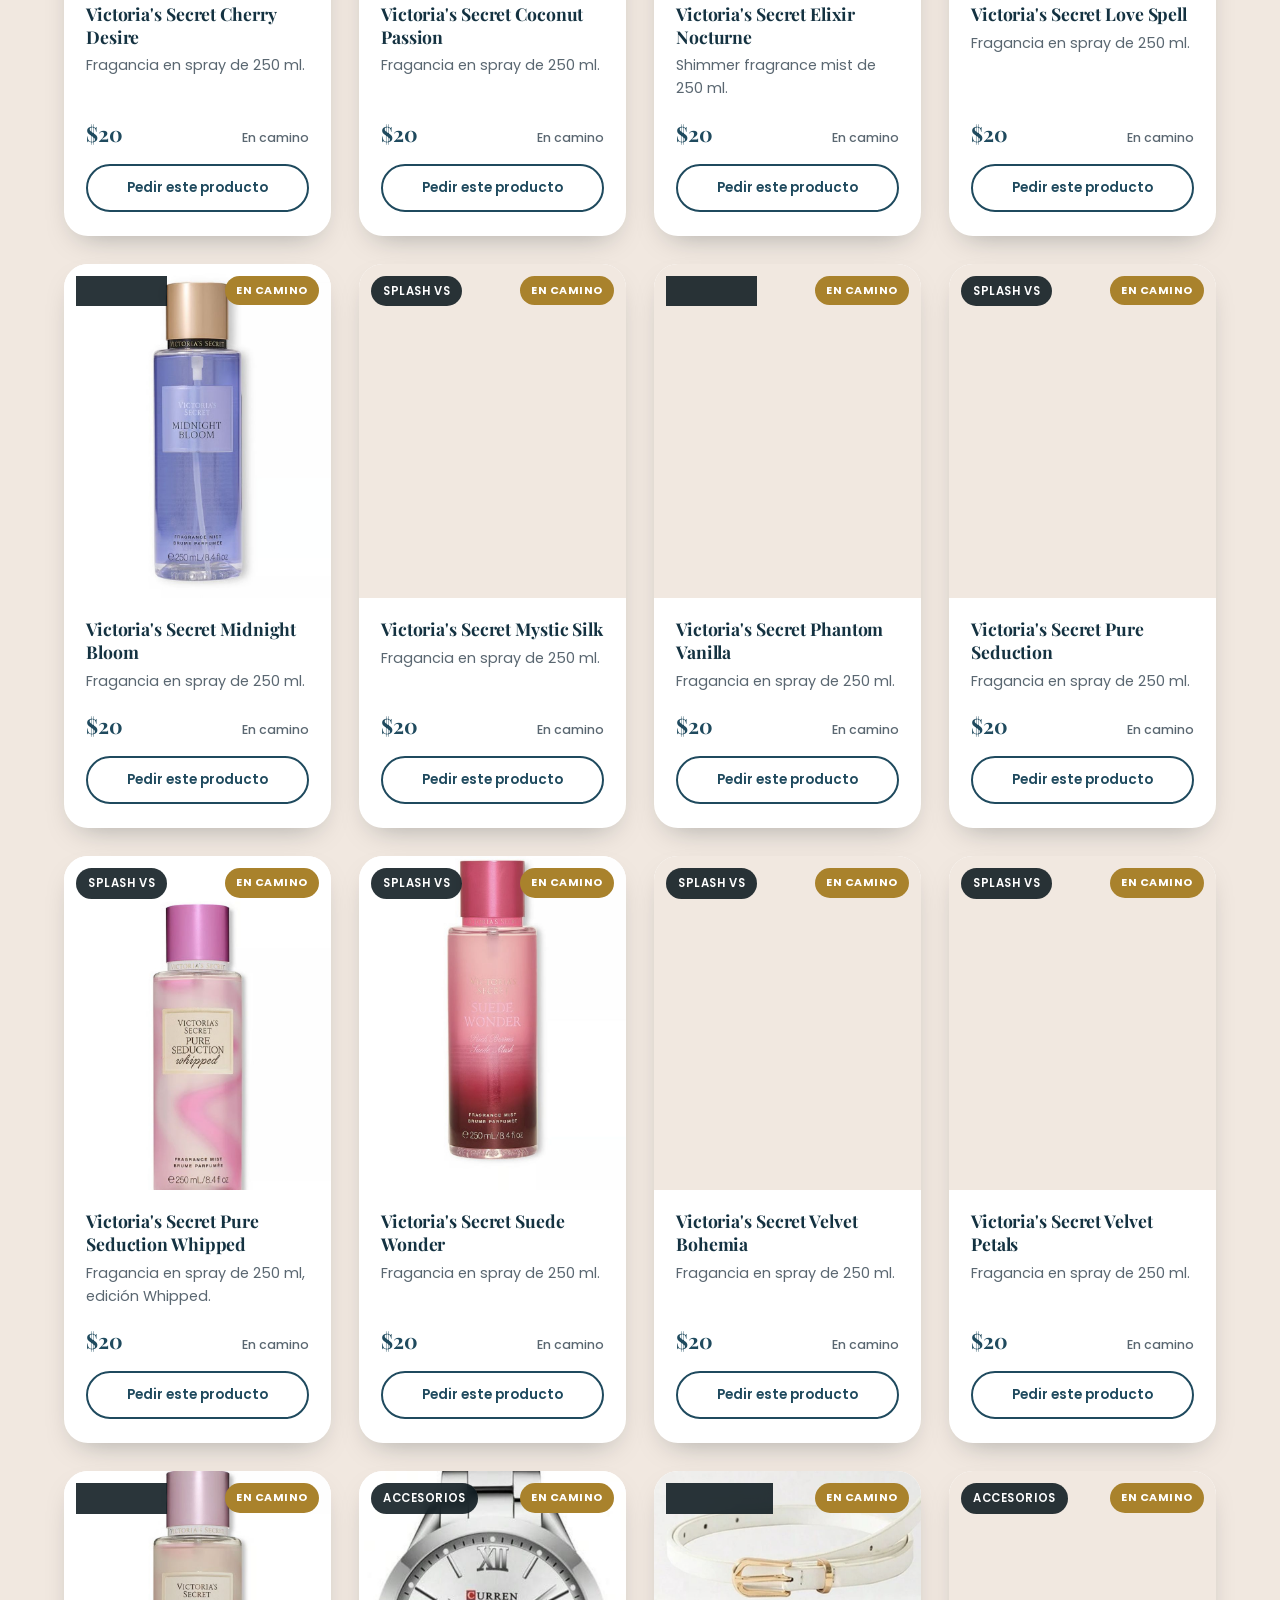
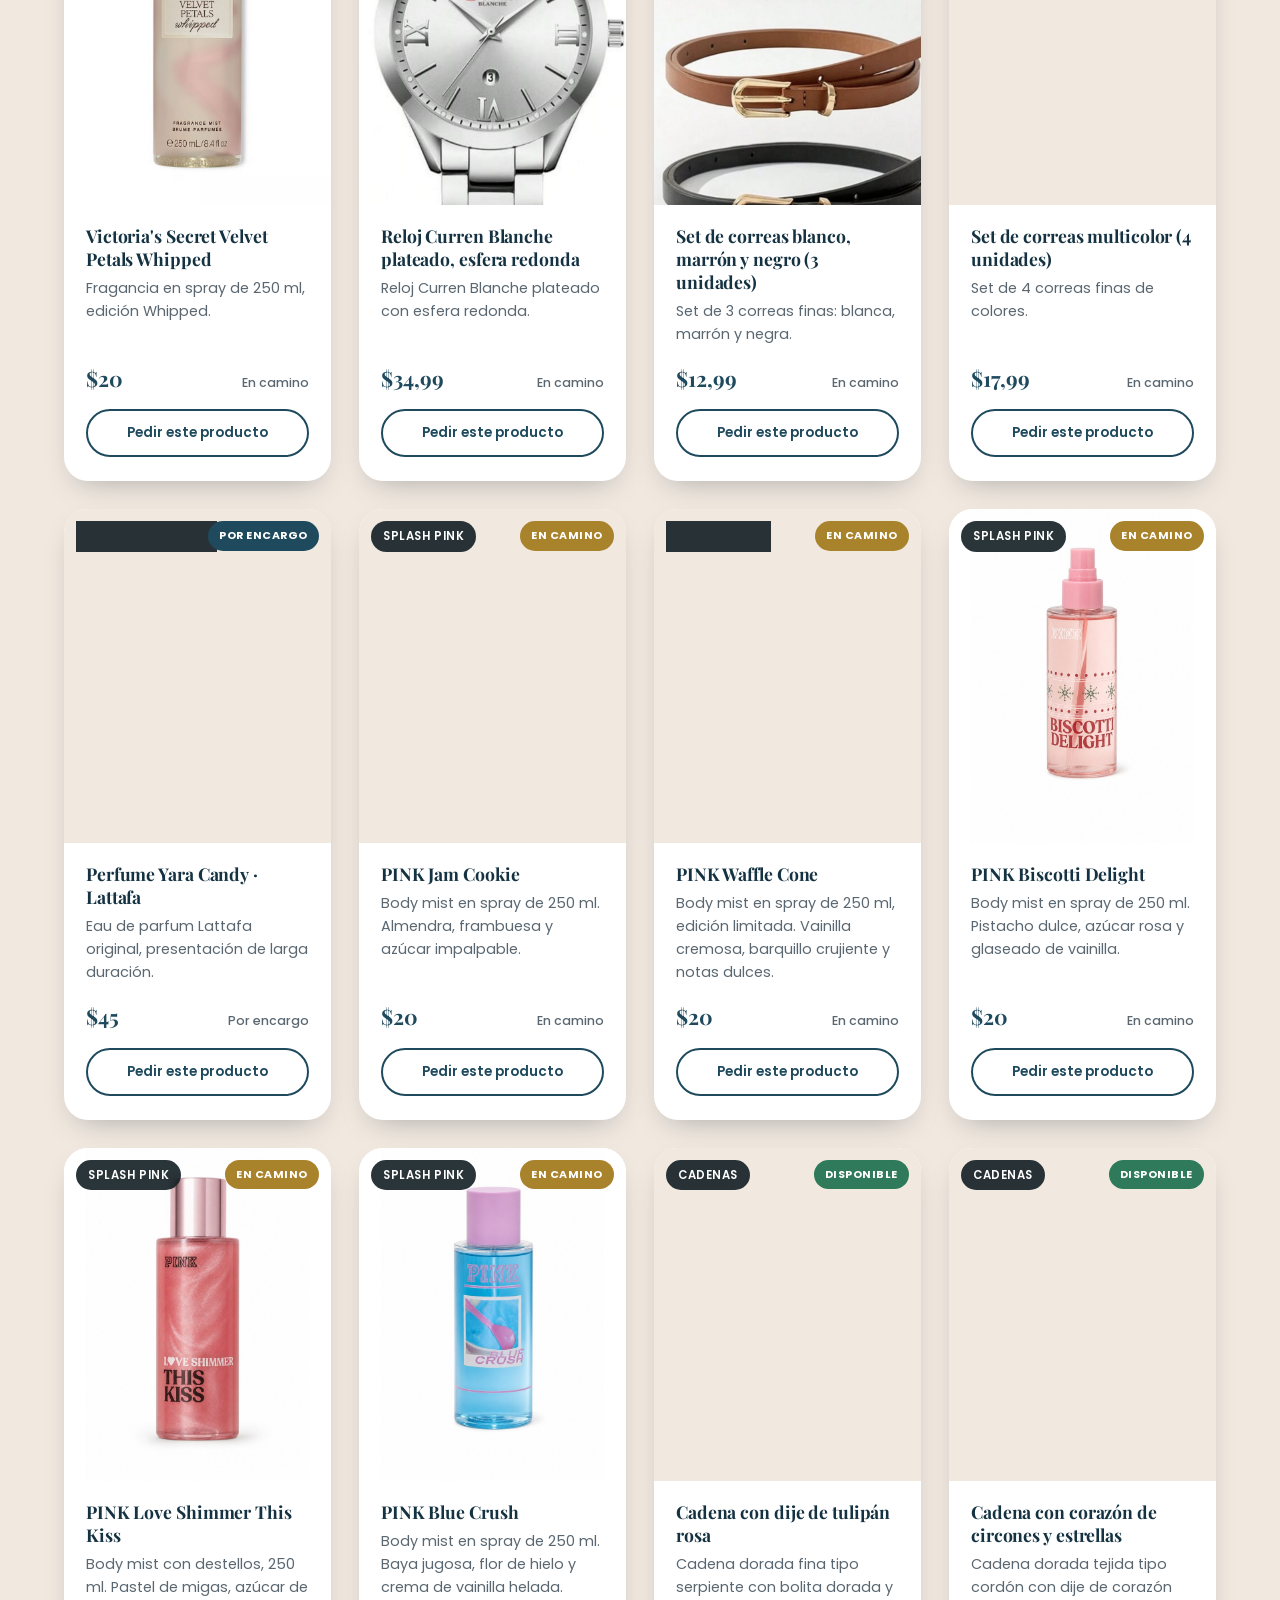
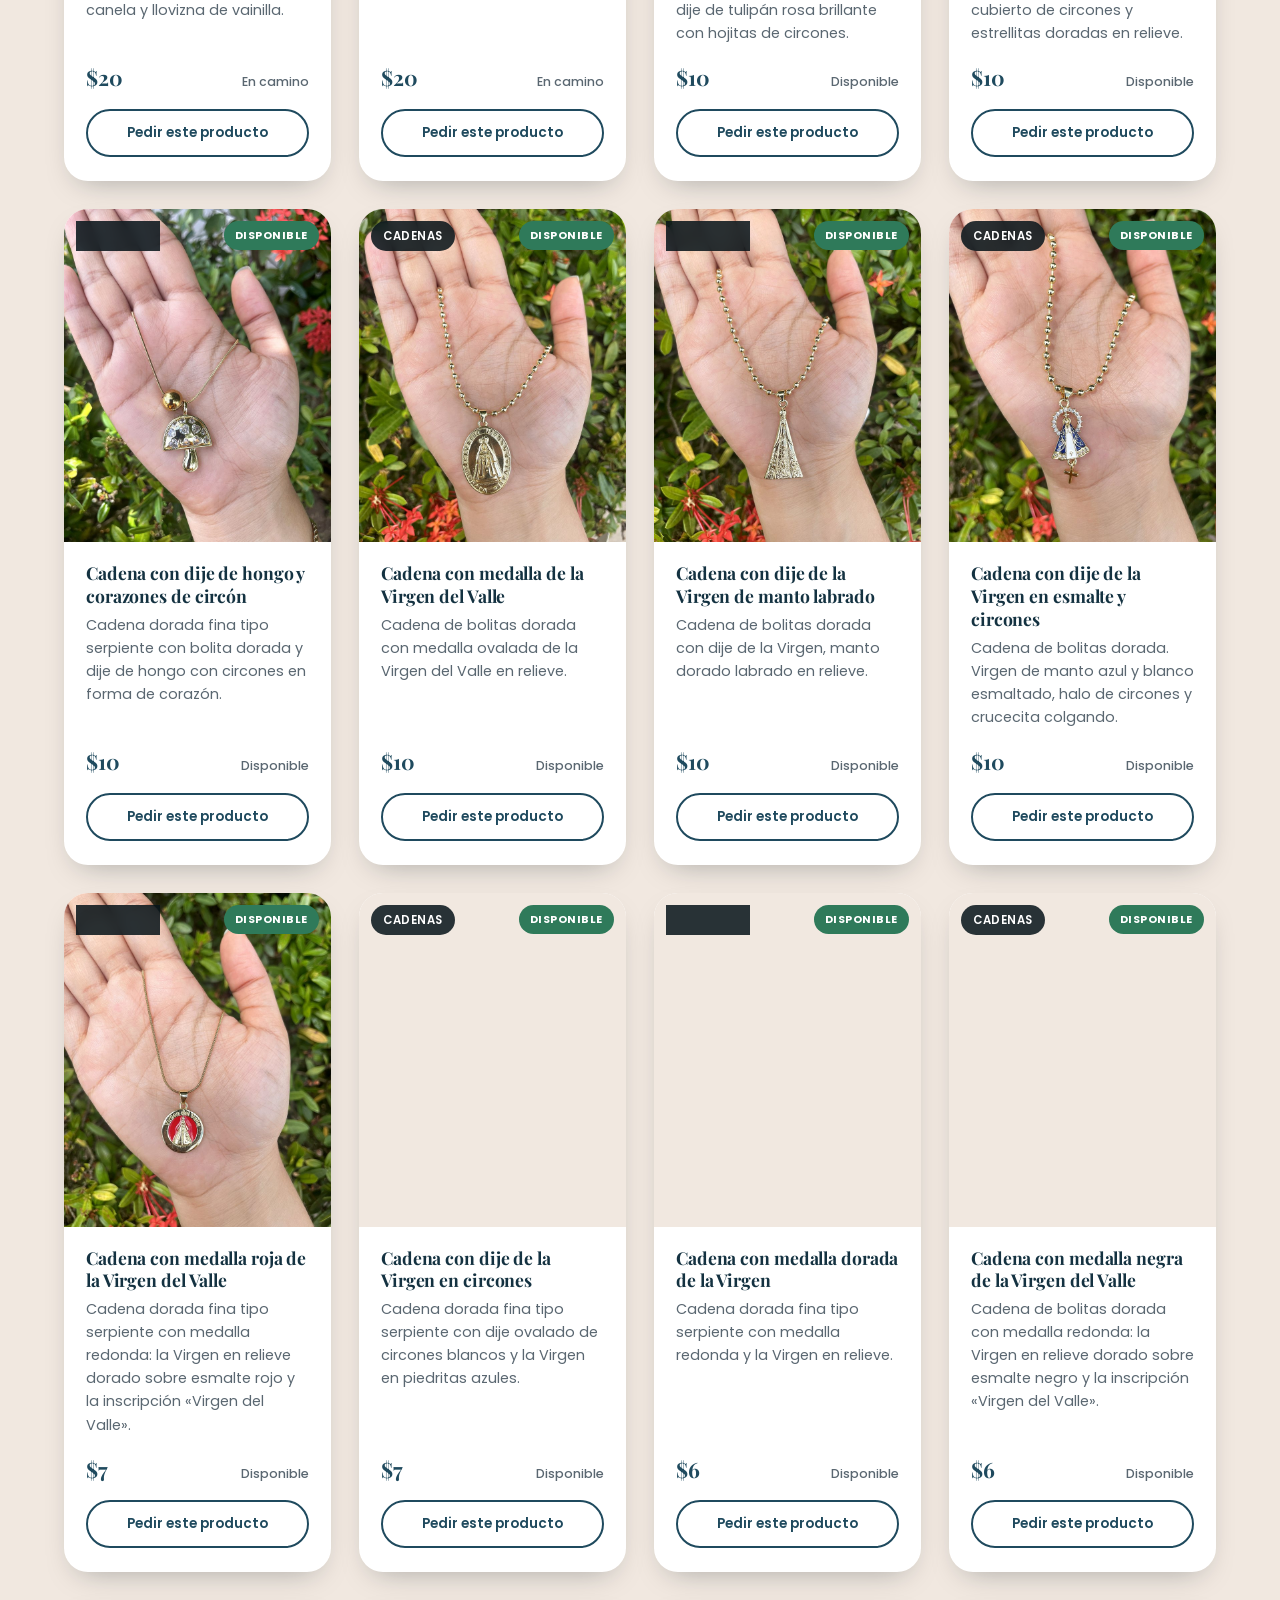
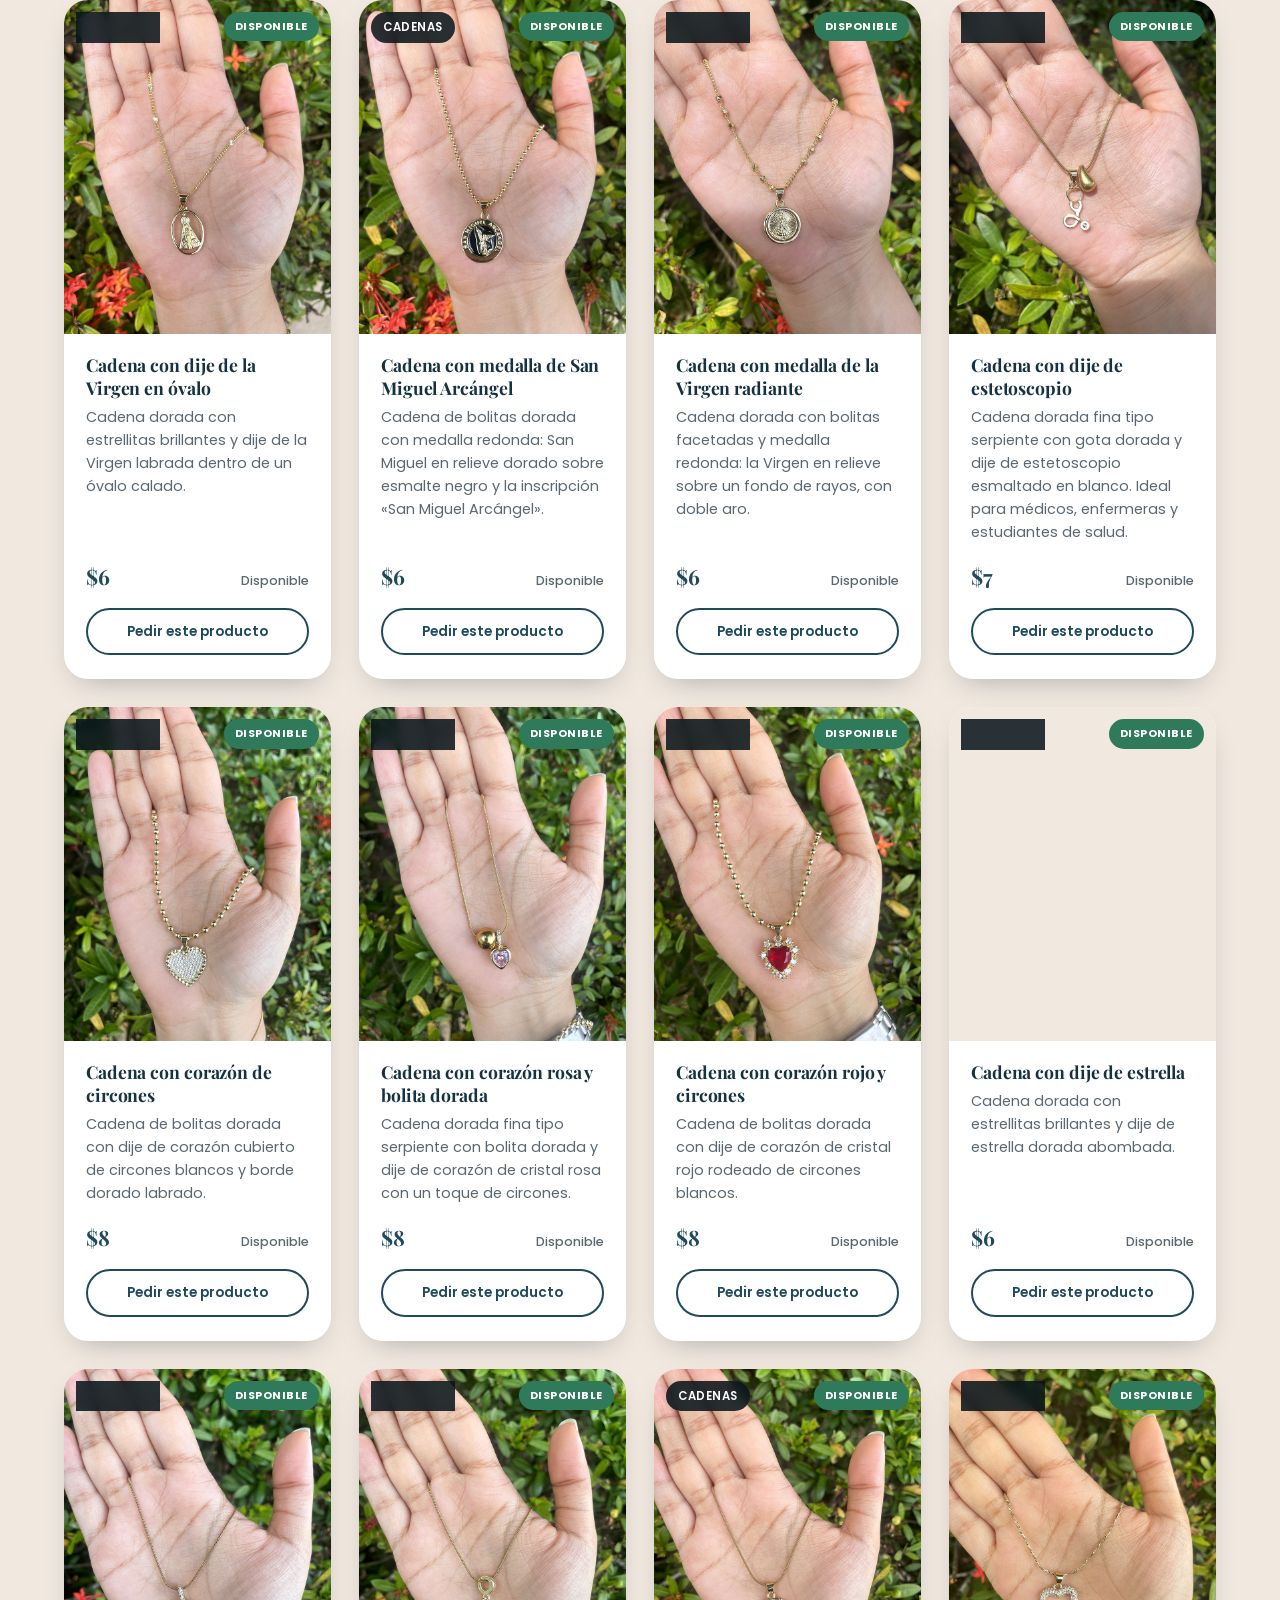
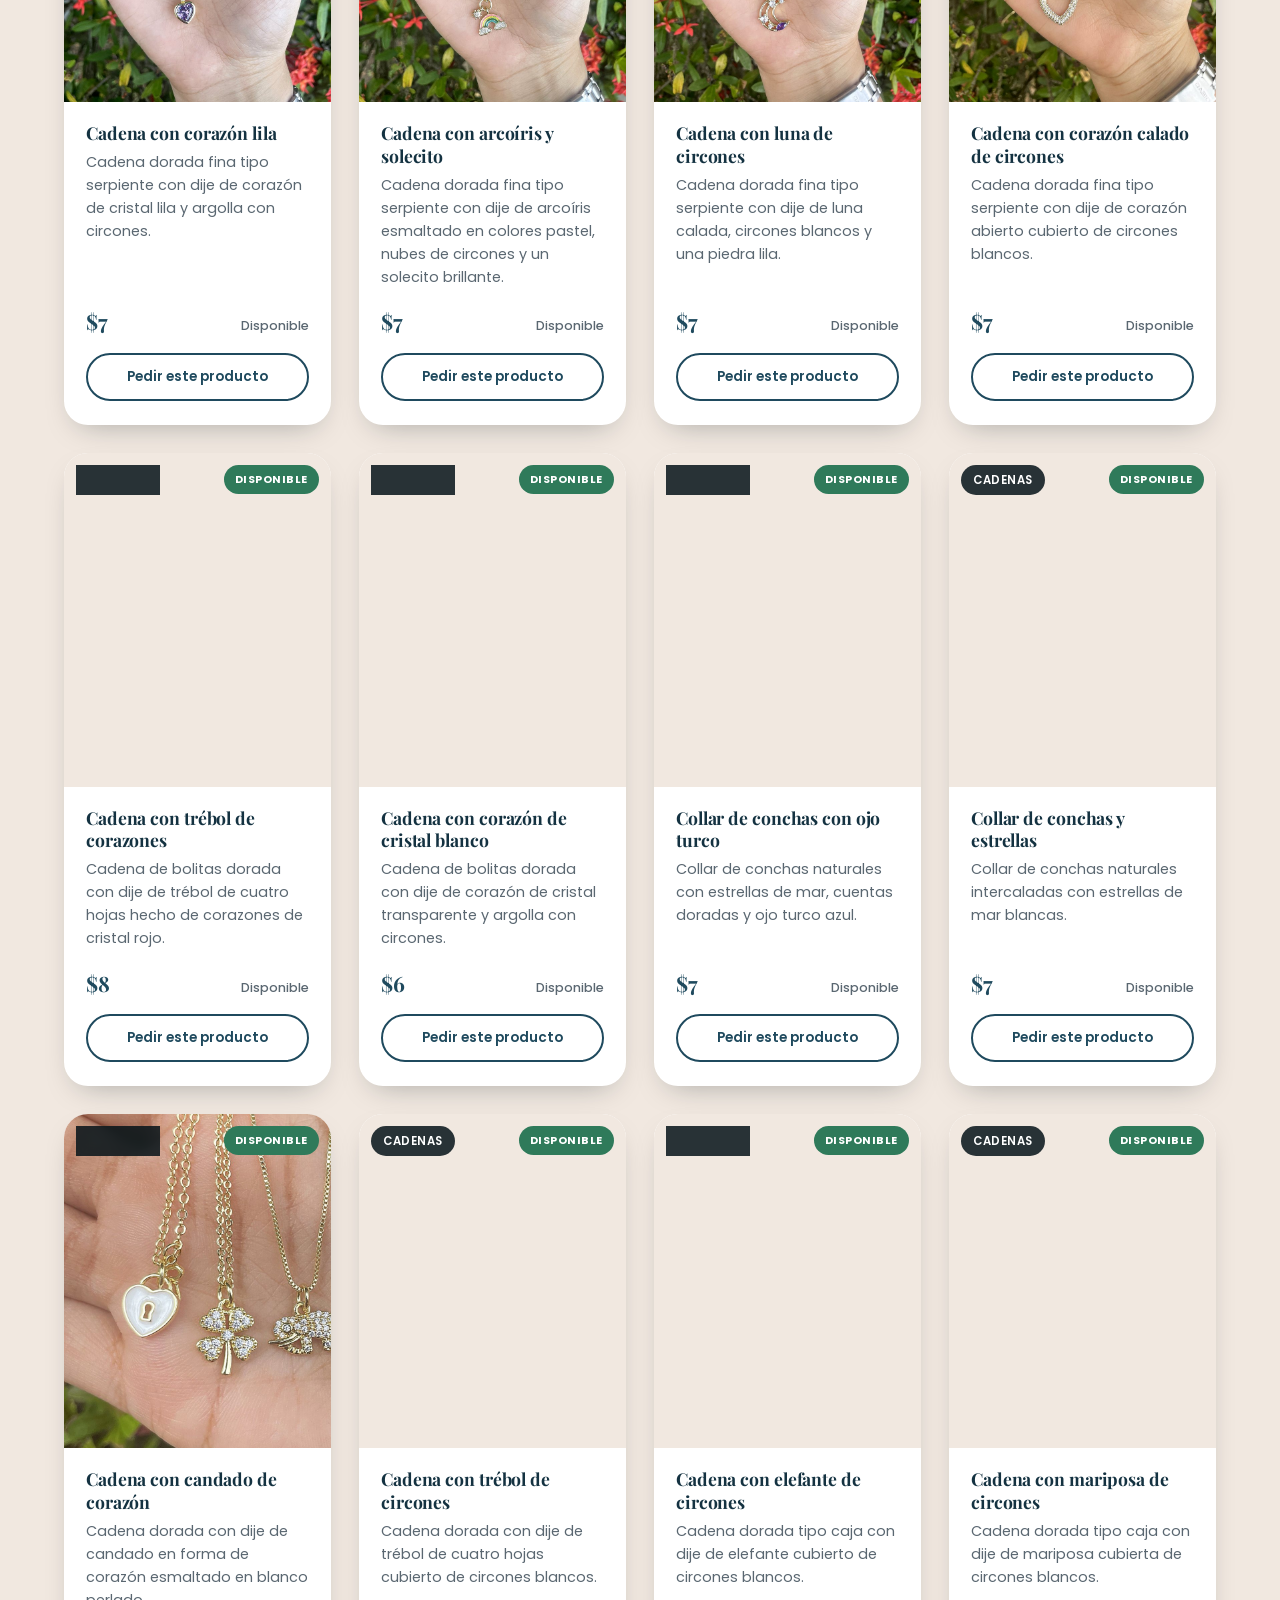
==== commit fc552a47: "catalogo: relojes Curren (3) y lentes de sol rectangulares y ovalados llegaron, disponibles con foto" ====
--- a/index.html
+++ b/index.html
@@ -222,7 +222,7 @@
         <button class="filter-btn" type="button" data-filter="calzado" aria-pressed="false">Calzado</button>
       </div>
 
-      <p class="catalog-count" id="catalog-count" aria-live="polite">Mostrando 138 de 138 productos</p>
+      <p class="catalog-count" id="catalog-count" aria-live="polite">Mostrando 137 de 137 productos</p>
 
       <div class="product-grid" id="product-grid">
 
@@ -478,6 +478,91 @@
               <span class="product-availability">Disponible</span>
             </div>
             <a class="product-cta" href="https://wa.me/584249533311?text=Hola%20Luna%20Store%2C%20me%20interesa%3A%20Cartera%20Guess%20negra%20%28ACC-CARTERA-GUESS-NEGRA%29" target="_blank" rel="noopener noreferrer">Pedir este producto</a>
+          </div>
+        </article>
+
+        <article class="product-card" data-state="disponible" data-category="accesorios" data-sku="ACC-RELOJ-CURREN-ORO-CUAD">
+          <div class="product-media">
+            <span class="product-tag">Accesorios</span>
+            <span class="product-state product-state--disponible">Disponible</span>
+            <img src="assets/catalogo/acc-reloj-curren-oro-cuad-real.jpg" alt="Reloj Curren Blanche dorado, esfera cuadrada" loading="lazy" decoding="async" width="800" height="1000" />
+          </div>
+          <div class="product-body">
+            <h3>Reloj Curren Blanche dorado, esfera cuadrada</h3>
+            <p>Reloj de dama Curren Blanche. Esfera cuadrada blanca y correa de eslabones dorada.</p>
+            <div class="product-meta">
+              <span class="product-price">$34,99</span>
+              <span class="product-availability">Disponible</span>
+            </div>
+            <a class="product-cta" href="https://wa.me/584249533311?text=Hola%20Luna%20Store%2C%20me%20interesa%3A%20Reloj%20Curren%20Blanche%20dorado%2C%20esfera%20cuadrada%20%28ACC-RELOJ-CURREN-ORO-CUAD%29" target="_blank" rel="noopener noreferrer">Pedir este producto</a>
+          </div>
+        </article>
+
+        <article class="product-card" data-state="disponible" data-category="accesorios" data-sku="ACC-RELOJ-CURREN-PLATA-CUAD">
+          <div class="product-media">
+            <span class="product-tag">Accesorios</span>
+            <span class="product-state product-state--disponible">Disponible</span>
+            <img src="assets/catalogo/acc-reloj-curren-plata-cuad-real.jpg" alt="Reloj Curren Blanche plateado, esfera cuadrada" loading="lazy" decoding="async" width="800" height="1000" />
+          </div>
+          <div class="product-body">
+            <h3>Reloj Curren Blanche plateado, esfera cuadrada</h3>
+            <p>Reloj de dama Curren Blanche. Esfera cuadrada blanca y correa de eslabones plateada.</p>
+            <div class="product-meta">
+              <span class="product-price">$34,99</span>
+              <span class="product-availability">Disponible</span>
+            </div>
+            <a class="product-cta" href="https://wa.me/584249533311?text=Hola%20Luna%20Store%2C%20me%20interesa%3A%20Reloj%20Curren%20Blanche%20plateado%2C%20esfera%20cuadrada%20%28ACC-RELOJ-CURREN-PLATA-CUAD%29" target="_blank" rel="noopener noreferrer">Pedir este producto</a>
+          </div>
+        </article>
+
+        <article class="product-card" data-state="disponible" data-category="accesorios" data-sku="ACC-RELOJ-CURREN">
+          <div class="product-media">
+            <span class="product-tag">Accesorios</span>
+            <span class="product-state product-state--disponible">Disponible</span>
+            <img src="assets/catalogo/acc-reloj-curren-real.jpg" alt="Reloj Curren Blanche dorado, esfera redonda" loading="lazy" decoding="async" width="800" height="1000" />
+          </div>
+          <div class="product-body">
+            <h3>Reloj Curren Blanche dorado, esfera redonda</h3>
+            <p>Reloj de dama Curren Blanche. Esfera dorada con números romanos, fechador y correa de eslabones dorada.</p>
+            <div class="product-meta">
+              <span class="product-price">$34,99</span>
+              <span class="product-availability">Disponible</span>
+            </div>
+            <a class="product-cta" href="https://wa.me/584249533311?text=Hola%20Luna%20Store%2C%20me%20interesa%3A%20Reloj%20Curren%20Blanche%20dorado%2C%20esfera%20redonda%20%28ACC-RELOJ-CURREN%29" target="_blank" rel="noopener noreferrer">Pedir este producto</a>
+          </div>
+        </article>
+
+        <article class="product-card" data-state="disponible" data-category="accesorios" data-sku="ACC-LENTES-RECT">
+          <div class="product-media">
+            <span class="product-tag">Accesorios</span>
+            <span class="product-state product-state--disponible">Disponible</span>
+            <img src="assets/catalogo/acc-lentes-rect-real.jpg" alt="Lentes de sol rectangulares" loading="lazy" decoding="async" width="800" height="1000" />
+          </div>
+          <div class="product-body">
+            <h3>Lentes de sol rectangulares</h3>
+            <p>8 colores: negro, carey y vinotinto, con cristal oscuro, marrón, azul o rosado. Precio por unidad.</p>
+            <div class="product-meta">
+              <span class="product-price">$10</span>
+              <span class="product-availability">Disponible</span>
+            </div>
+            <a class="product-cta" href="https://wa.me/584249533311?text=Hola%20Luna%20Store%2C%20me%20interesa%3A%20Lentes%20de%20sol%20rectangulares%20%28ACC-LENTES-RECT%29" target="_blank" rel="noopener noreferrer">Pedir este producto</a>
+          </div>
+        </article>
+
+        <article class="product-card" data-state="disponible" data-category="accesorios" data-sku="ACC-LENTES-OVAL">
+          <div class="product-media">
+            <span class="product-tag">Accesorios</span>
+            <span class="product-state product-state--disponible">Disponible</span>
+            <img src="assets/catalogo/acc-lentes-oval-real.jpg" alt="Lentes de sol ovalados" loading="lazy" decoding="async" width="800" height="1000" />
+          </div>
+          <div class="product-body">
+            <h3>Lentes de sol ovalados</h3>
+            <p>8 colores: negro, blanco, gris, carey, animal print, vinotinto y nude. Precio por unidad.</p>
+            <div class="product-meta">
+              <span class="product-price">$10</span>
+              <span class="product-availability">Disponible</span>
+            </div>
+            <a class="product-cta" href="https://wa.me/584249533311?text=Hola%20Luna%20Store%2C%20me%20interesa%3A%20Lentes%20de%20sol%20ovalados%20%28ACC-LENTES-OVAL%29" target="_blank" rel="noopener noreferrer">Pedir este producto</a>
           </div>
         </article>
 
@@ -903,108 +988,6 @@
               <span class="product-availability">En camino</span>
             </div>
             <a class="product-cta" href="https://wa.me/584249533311?text=Hola%20Luna%20Store%2C%20me%20interesa%3A%20Victoria%27s%20Secret%20Velvet%20Petals%20Whipped%20%28VS-VELVETPETALS-WHIP%29" target="_blank" rel="noopener noreferrer">Pedir este producto</a>
-          </div>
-        </article>
-
-        <article class="product-card" data-state="camino" data-category="accesorios" data-sku="ACC-LENTES-LEO-3">
-          <div class="product-media">
-            <span class="product-tag">Accesorios</span>
-            <span class="product-state product-state--camino">En camino</span>
-            <img src="assets/catalogo/acc-lentes-leo-3.jpg" alt="Lentes de sol leopardo (3 modelos)" loading="lazy" decoding="async" width="800" height="1000" />
-          </div>
-          <div class="product-body">
-            <h3>Lentes de sol leopardo (3 modelos)</h3>
-            <p>Lentes de sol estampado leopardo, 3 modelos. Precio por unidad.</p>
-            <div class="product-meta">
-              <span class="product-price">$11,99</span>
-              <span class="product-availability">En camino</span>
-            </div>
-            <a class="product-cta" href="https://wa.me/584249533311?text=Hola%20Luna%20Store%2C%20me%20interesa%3A%20Lentes%20de%20sol%20leopardo%20%283%20modelos%29%20%28ACC-LENTES-LEO-3%29" target="_blank" rel="noopener noreferrer">Pedir este producto</a>
-          </div>
-        </article>
-
-        <article class="product-card" data-state="camino" data-category="accesorios" data-sku="ACC-LENTES-LEO-5">
-          <div class="product-media">
-            <span class="product-tag">Accesorios</span>
-            <span class="product-state product-state--camino">En camino</span>
-            <img src="assets/catalogo/acc-lentes-leo-5.jpg" alt="Lentes de sol leopardo (5 modelos)" loading="lazy" decoding="async" width="800" height="1000" />
-          </div>
-          <div class="product-body">
-            <h3>Lentes de sol leopardo (5 modelos)</h3>
-            <p>Lentes de sol estampado leopardo, 5 modelos. Precio por unidad.</p>
-            <div class="product-meta">
-              <span class="product-price">$11,99</span>
-              <span class="product-availability">En camino</span>
-            </div>
-            <a class="product-cta" href="https://wa.me/584249533311?text=Hola%20Luna%20Store%2C%20me%20interesa%3A%20Lentes%20de%20sol%20leopardo%20%285%20modelos%29%20%28ACC-LENTES-LEO-5%29" target="_blank" rel="noopener noreferrer">Pedir este producto</a>
-          </div>
-        </article>
-
-        <article class="product-card" data-state="camino" data-category="accesorios" data-sku="ACC-LENTES">
-          <div class="product-media">
-            <span class="product-tag">Accesorios</span>
-            <span class="product-state product-state--camino">En camino</span>
-            <img src="assets/catalogo/acc-lentes.jpg" alt="Lentes de sol surtidos" loading="lazy" decoding="async" width="800" height="1000" />
-          </div>
-          <div class="product-body">
-            <h3>Lentes de sol surtidos</h3>
-            <p>Lentes de sol, 8 modelos surtidos. Precio por unidad.</p>
-            <div class="product-meta">
-              <span class="product-price">$11,99</span>
-              <span class="product-availability">En camino</span>
-            </div>
-            <a class="product-cta" href="https://wa.me/584249533311?text=Hola%20Luna%20Store%2C%20me%20interesa%3A%20Lentes%20de%20sol%20surtidos%20%28ACC-LENTES%29" target="_blank" rel="noopener noreferrer">Pedir este producto</a>
-          </div>
-        </article>
-
-        <article class="product-card" data-state="camino" data-category="accesorios" data-sku="ACC-RELOJ-CURREN-ORO-CUAD">
-          <div class="product-media">
-            <span class="product-tag">Accesorios</span>
-            <span class="product-state product-state--camino">En camino</span>
-            <img src="assets/catalogo/acc-reloj-curren-oro-cuad.jpg" alt="Reloj Curren Blanche dorado, esfera cuadrada" loading="lazy" decoding="async" width="800" height="1000" />
-          </div>
-          <div class="product-body">
-            <h3>Reloj Curren Blanche dorado, esfera cuadrada</h3>
-            <p>Reloj Curren Blanche dorado con esfera cuadrada.</p>
-            <div class="product-meta">
-              <span class="product-price">$34,99</span>
-              <span class="product-availability">En camino</span>
-            </div>
-            <a class="product-cta" href="https://wa.me/584249533311?text=Hola%20Luna%20Store%2C%20me%20interesa%3A%20Reloj%20Curren%20Blanche%20dorado%2C%20esfera%20cuadrada%20%28ACC-RELOJ-CURREN-ORO-CUAD%29" target="_blank" rel="noopener noreferrer">Pedir este producto</a>
-          </div>
-        </article>
-
-        <article class="product-card" data-state="camino" data-category="accesorios" data-sku="ACC-RELOJ-CURREN">
-          <div class="product-media">
-            <span class="product-tag">Accesorios</span>
-            <span class="product-state product-state--camino">En camino</span>
-            <img src="assets/catalogo/acc-reloj-curren.jpg" alt="Reloj Curren Blanche dorado, esfera redonda" loading="lazy" decoding="async" width="800" height="1000" />
-          </div>
-          <div class="product-body">
-            <h3>Reloj Curren Blanche dorado, esfera redonda</h3>
-            <p>Reloj Curren Blanche dorado con esfera redonda.</p>
-            <div class="product-meta">
-              <span class="product-price">$34,99</span>
-              <span class="product-availability">En camino</span>
-            </div>
-            <a class="product-cta" href="https://wa.me/584249533311?text=Hola%20Luna%20Store%2C%20me%20interesa%3A%20Reloj%20Curren%20Blanche%20dorado%2C%20esfera%20redonda%20%28ACC-RELOJ-CURREN%29" target="_blank" rel="noopener noreferrer">Pedir este producto</a>
-          </div>
-        </article>
-
-        <article class="product-card" data-state="camino" data-category="accesorios" data-sku="ACC-RELOJ-CURREN-PLATA-CUAD">
-          <div class="product-media">
-            <span class="product-tag">Accesorios</span>
-            <span class="product-state product-state--camino">En camino</span>
-            <img src="assets/catalogo/acc-reloj-curren-plata-cuad.jpg" alt="Reloj Curren Blanche plateado, esfera cuadrada" loading="lazy" decoding="async" width="800" height="1000" />
-          </div>
-          <div class="product-body">
-            <h3>Reloj Curren Blanche plateado, esfera cuadrada</h3>
-            <p>Reloj Curren Blanche plateado con esfera cuadrada.</p>
-            <div class="product-meta">
-              <span class="product-price">$34,99</span>
-              <span class="product-availability">En camino</span>
-            </div>
-            <a class="product-cta" href="https://wa.me/584249533311?text=Hola%20Luna%20Store%2C%20me%20interesa%3A%20Reloj%20Curren%20Blanche%20plateado%2C%20esfera%20cuadrada%20%28ACC-RELOJ-CURREN-PLATA-CUAD%29" target="_blank" rel="noopener noreferrer">Pedir este producto</a>
           </div>
         </article>
 
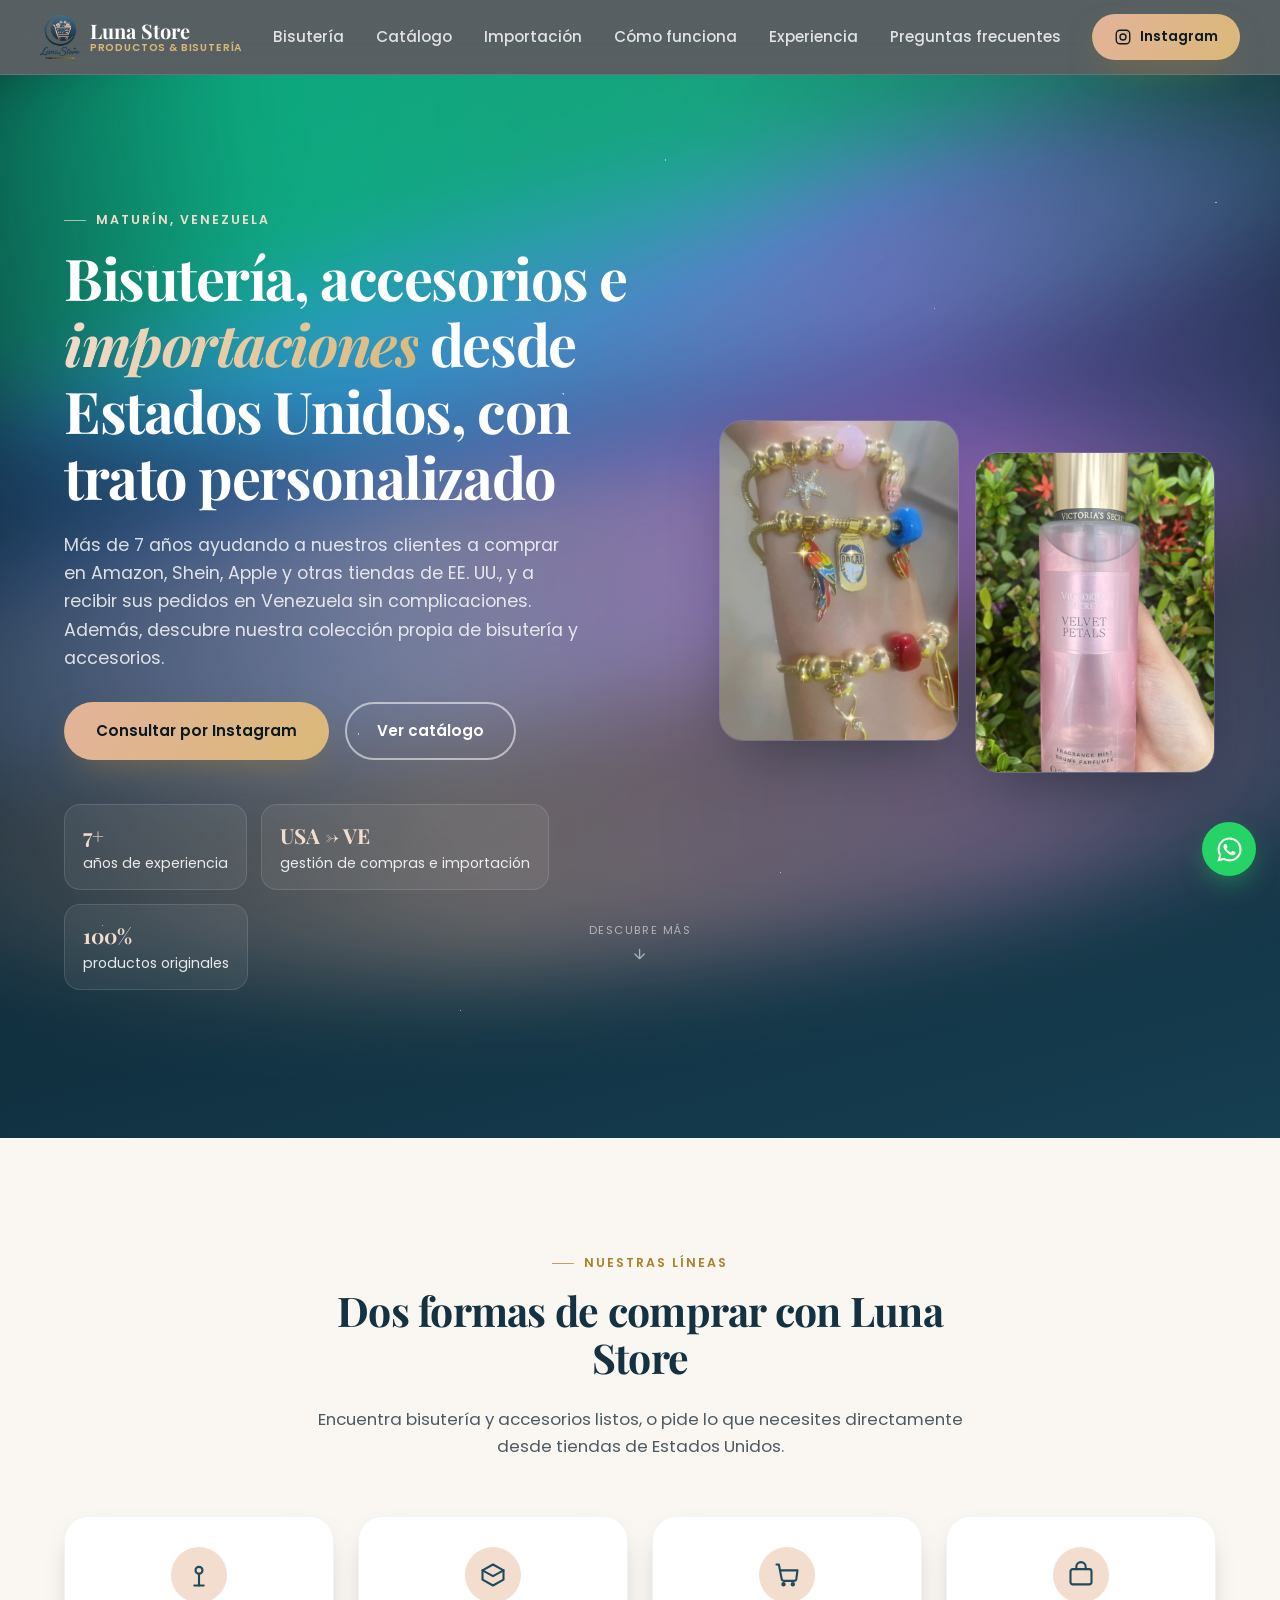
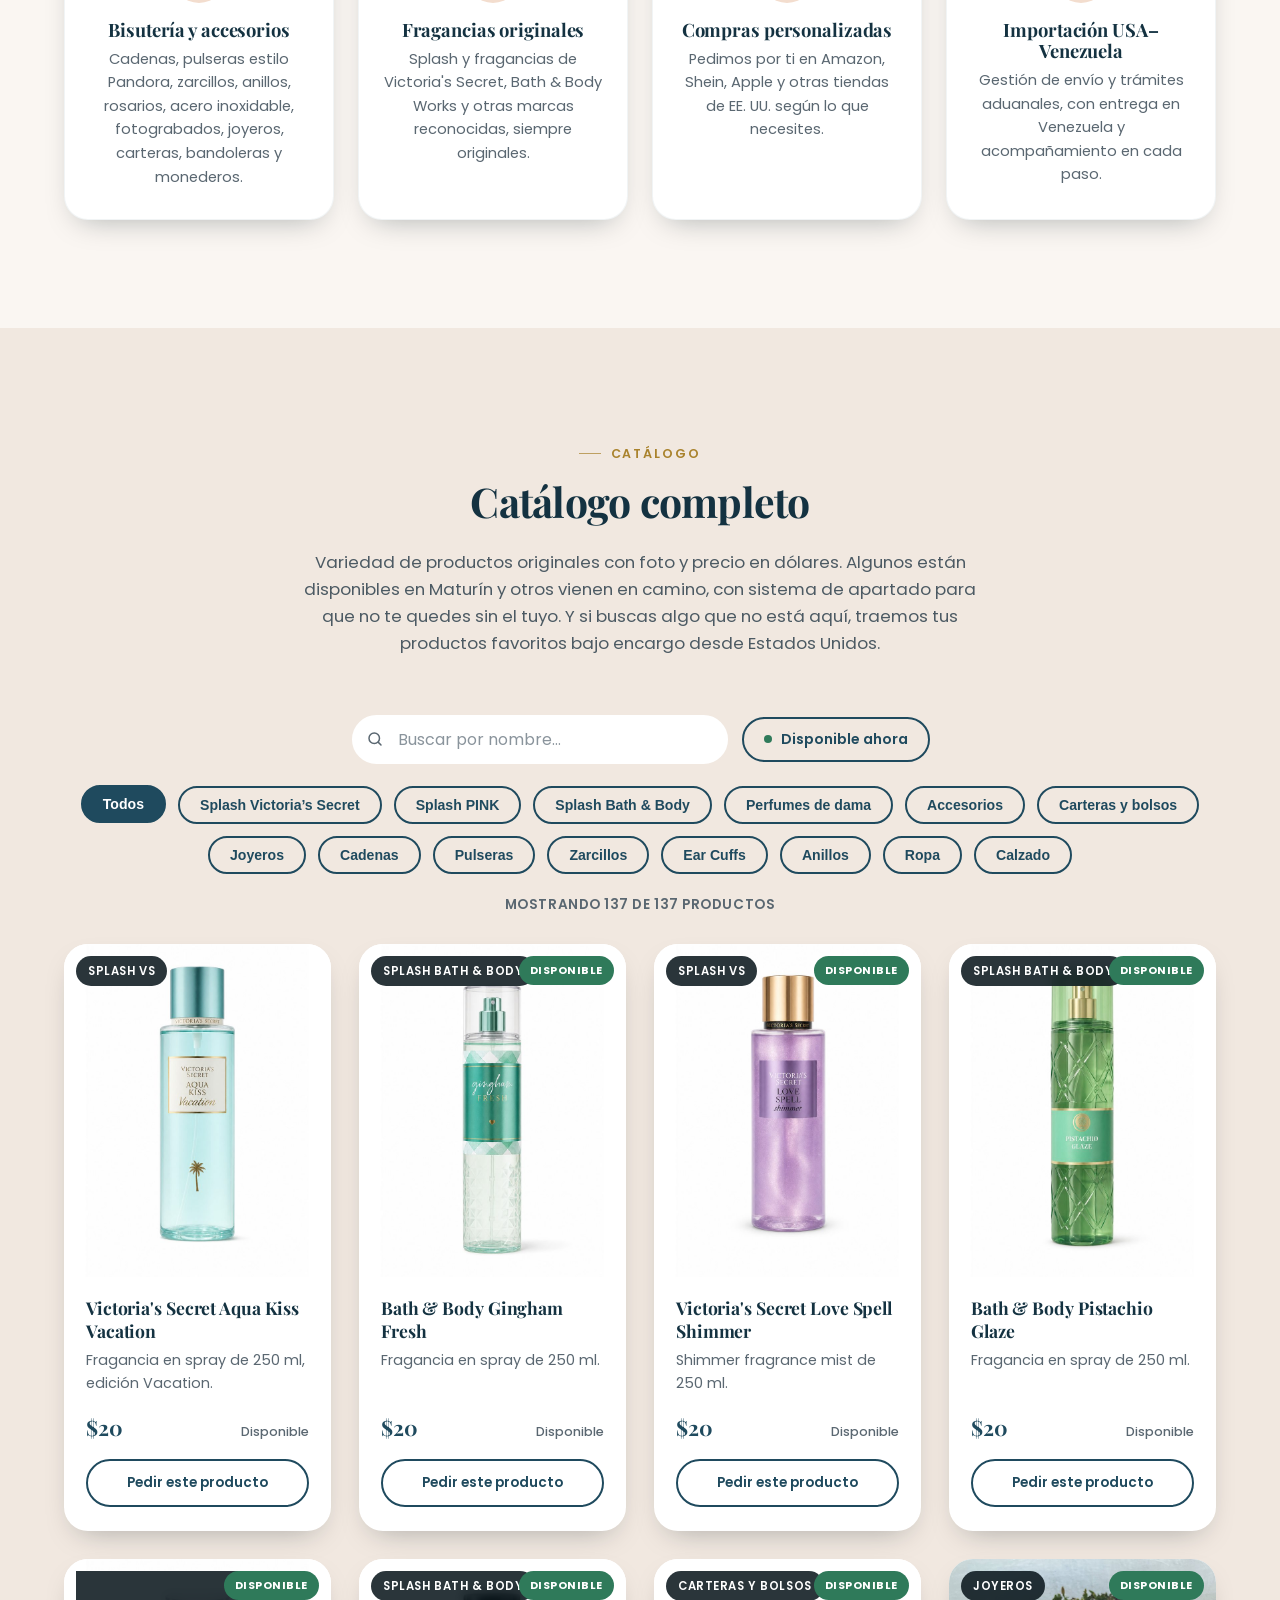
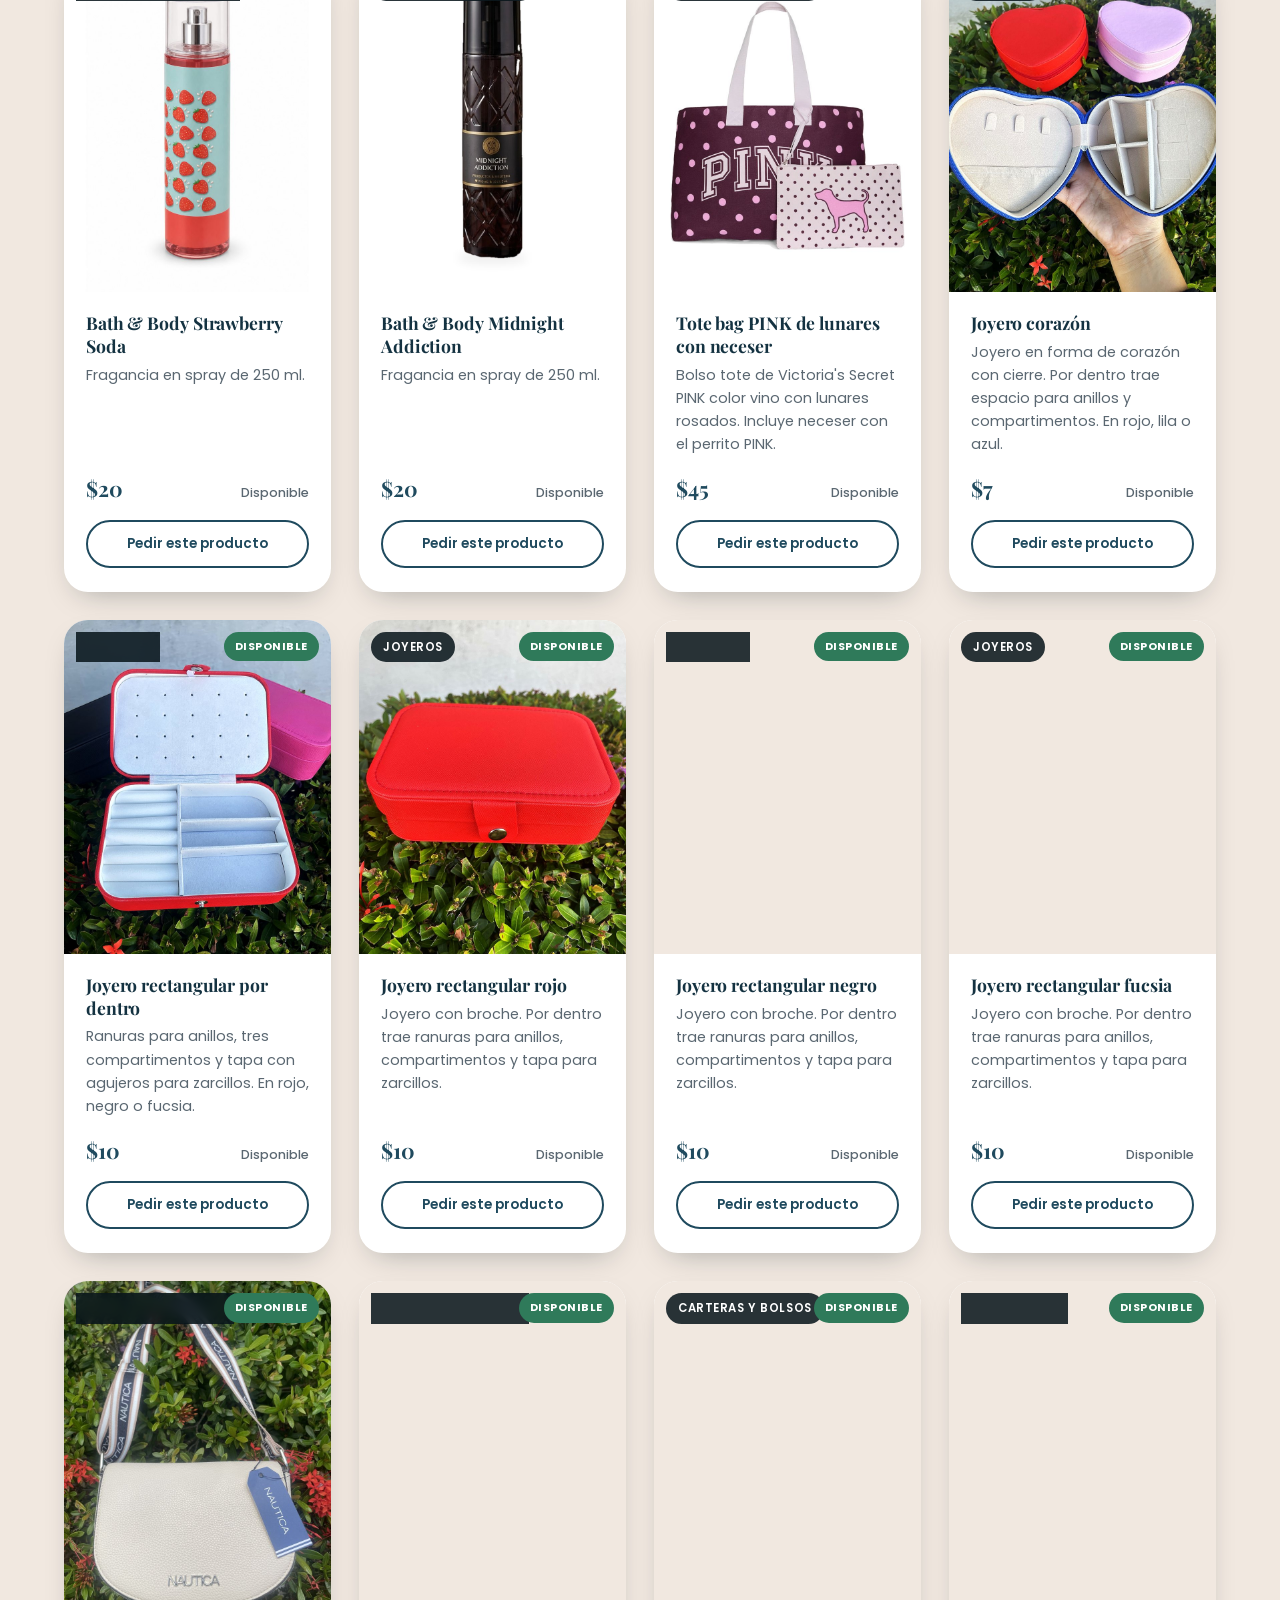
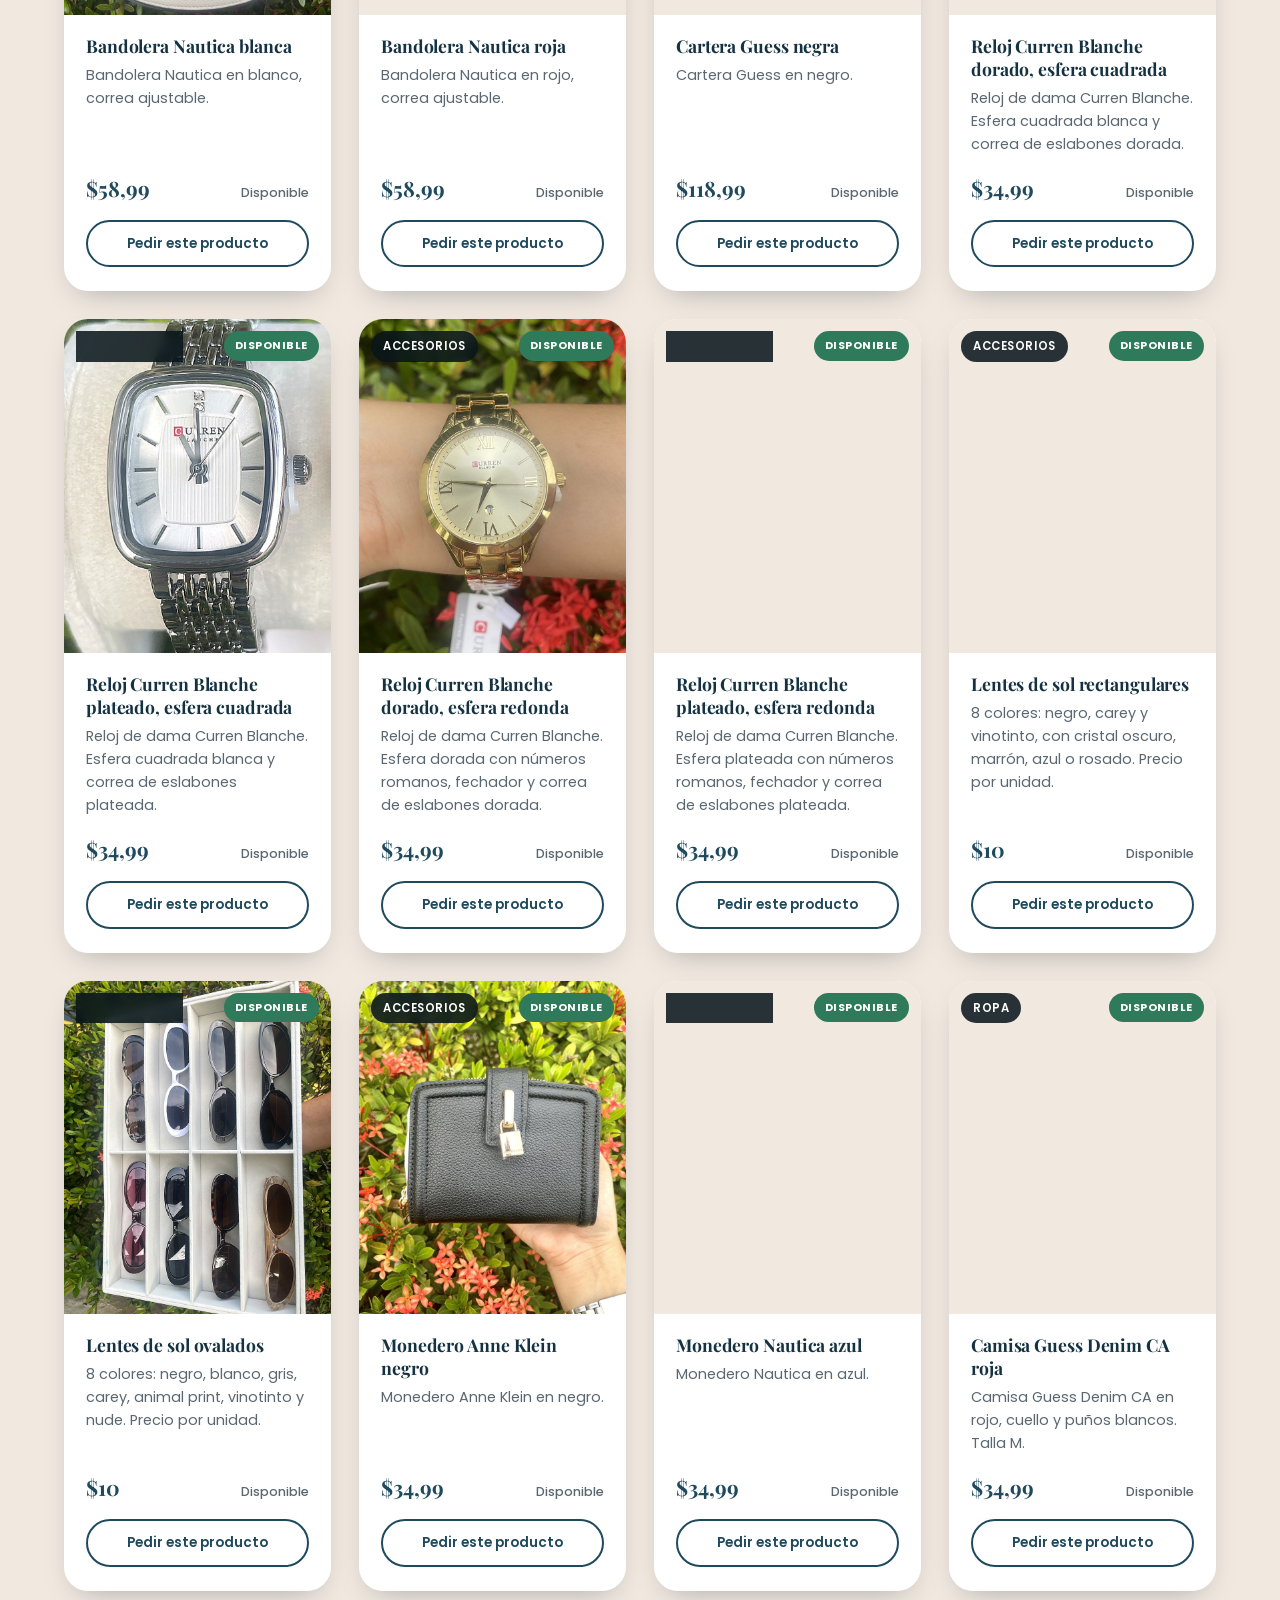
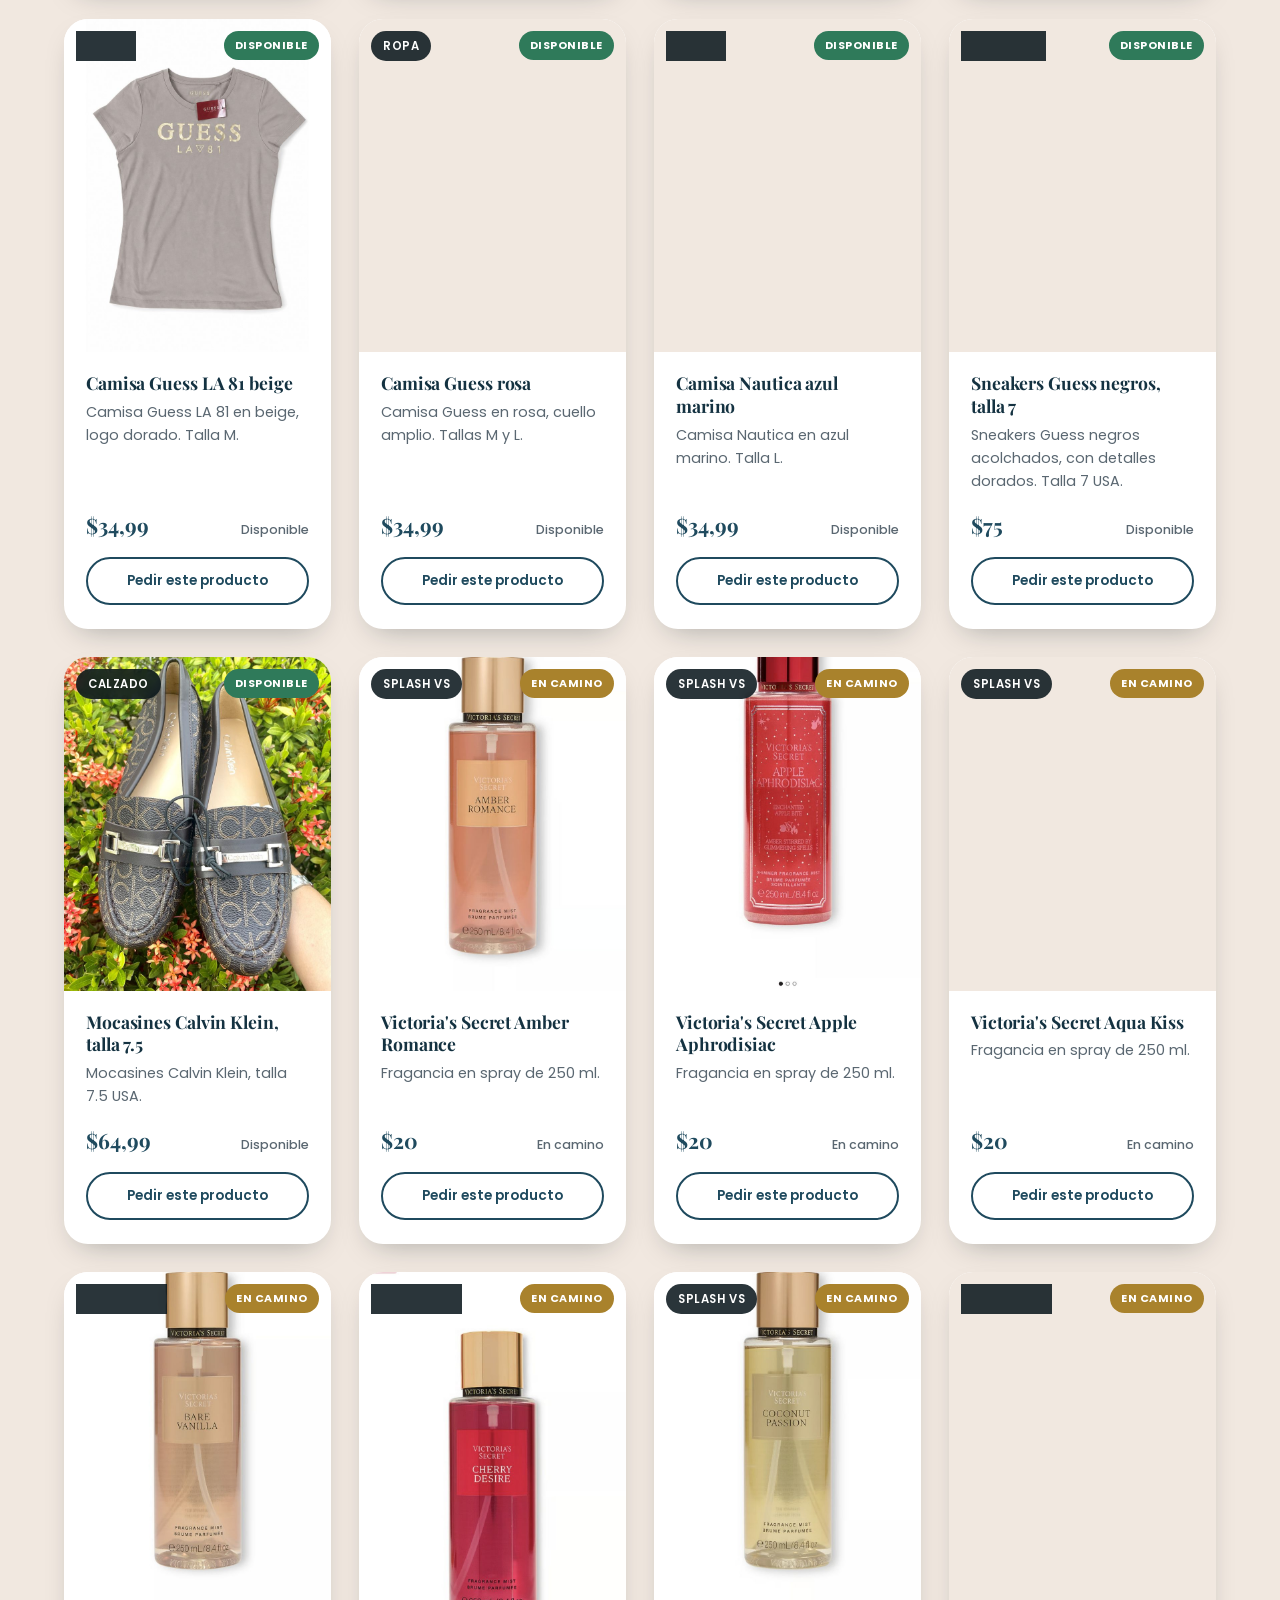
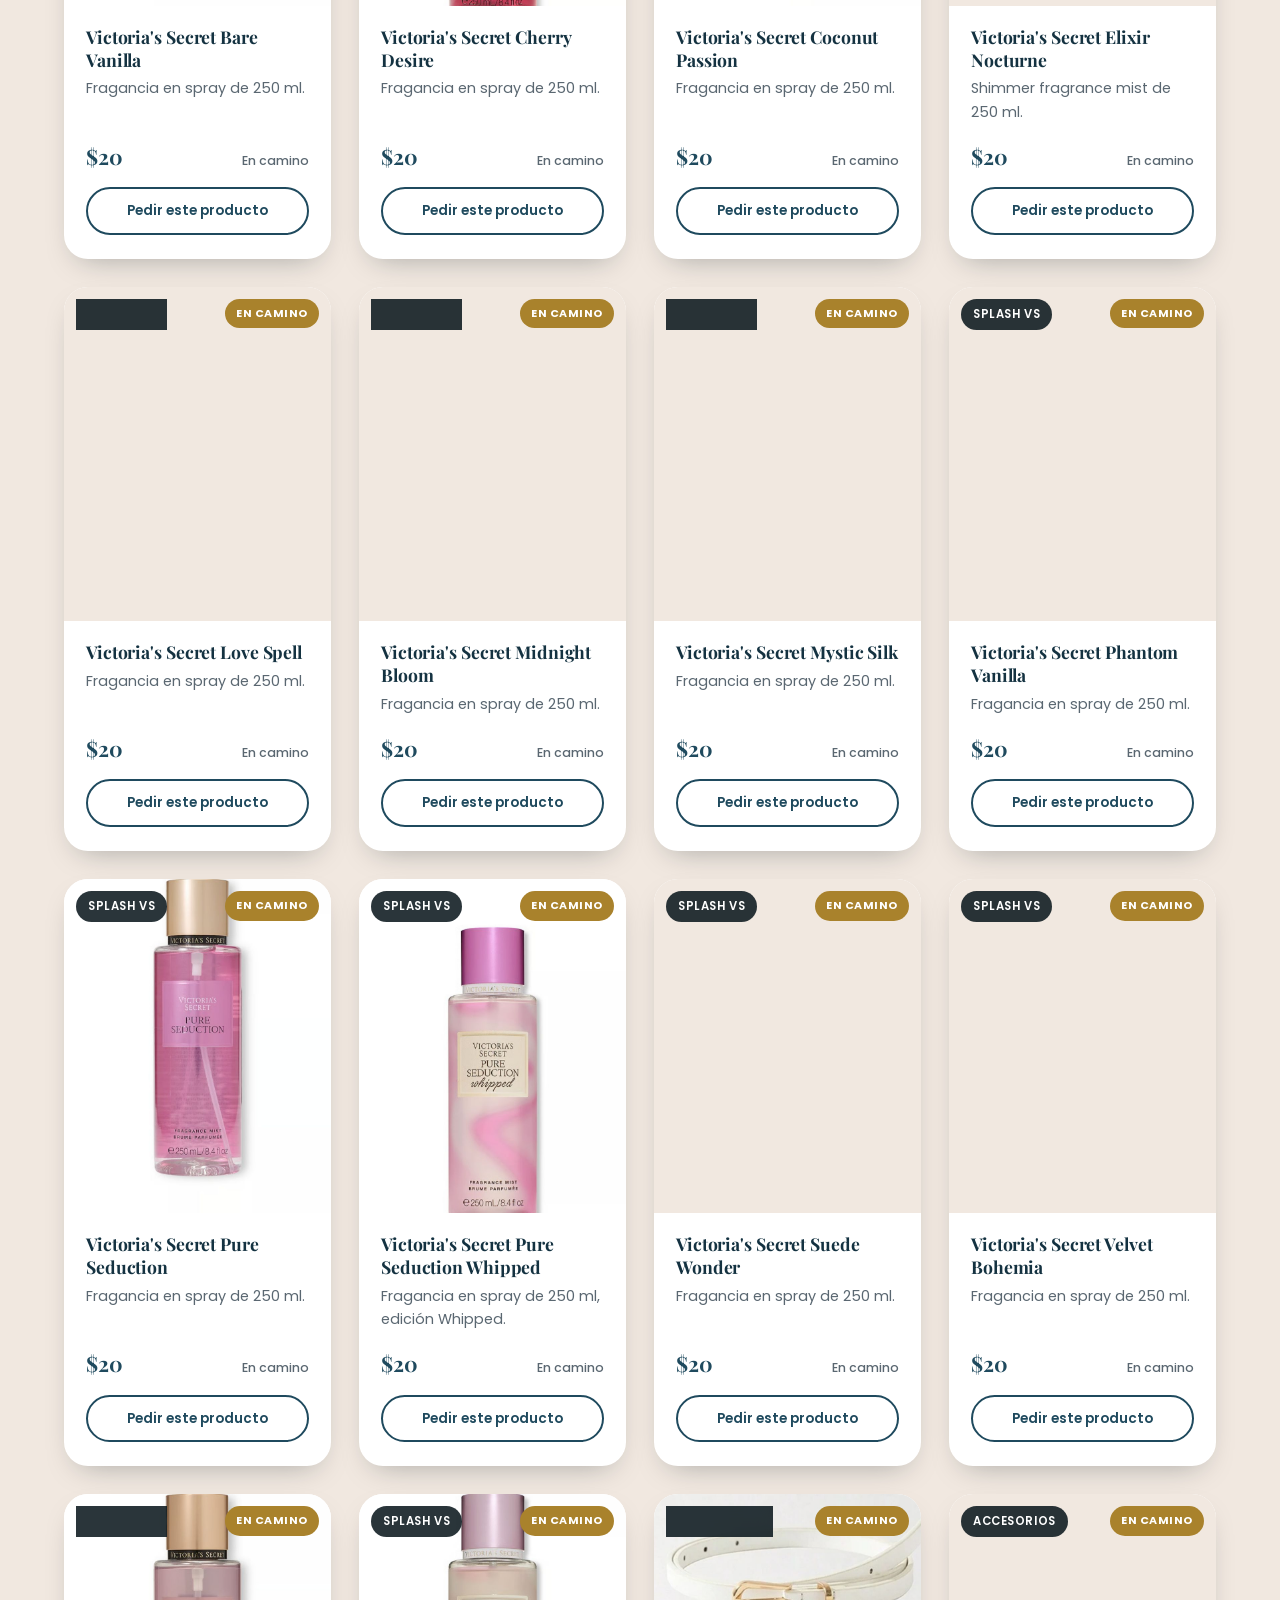
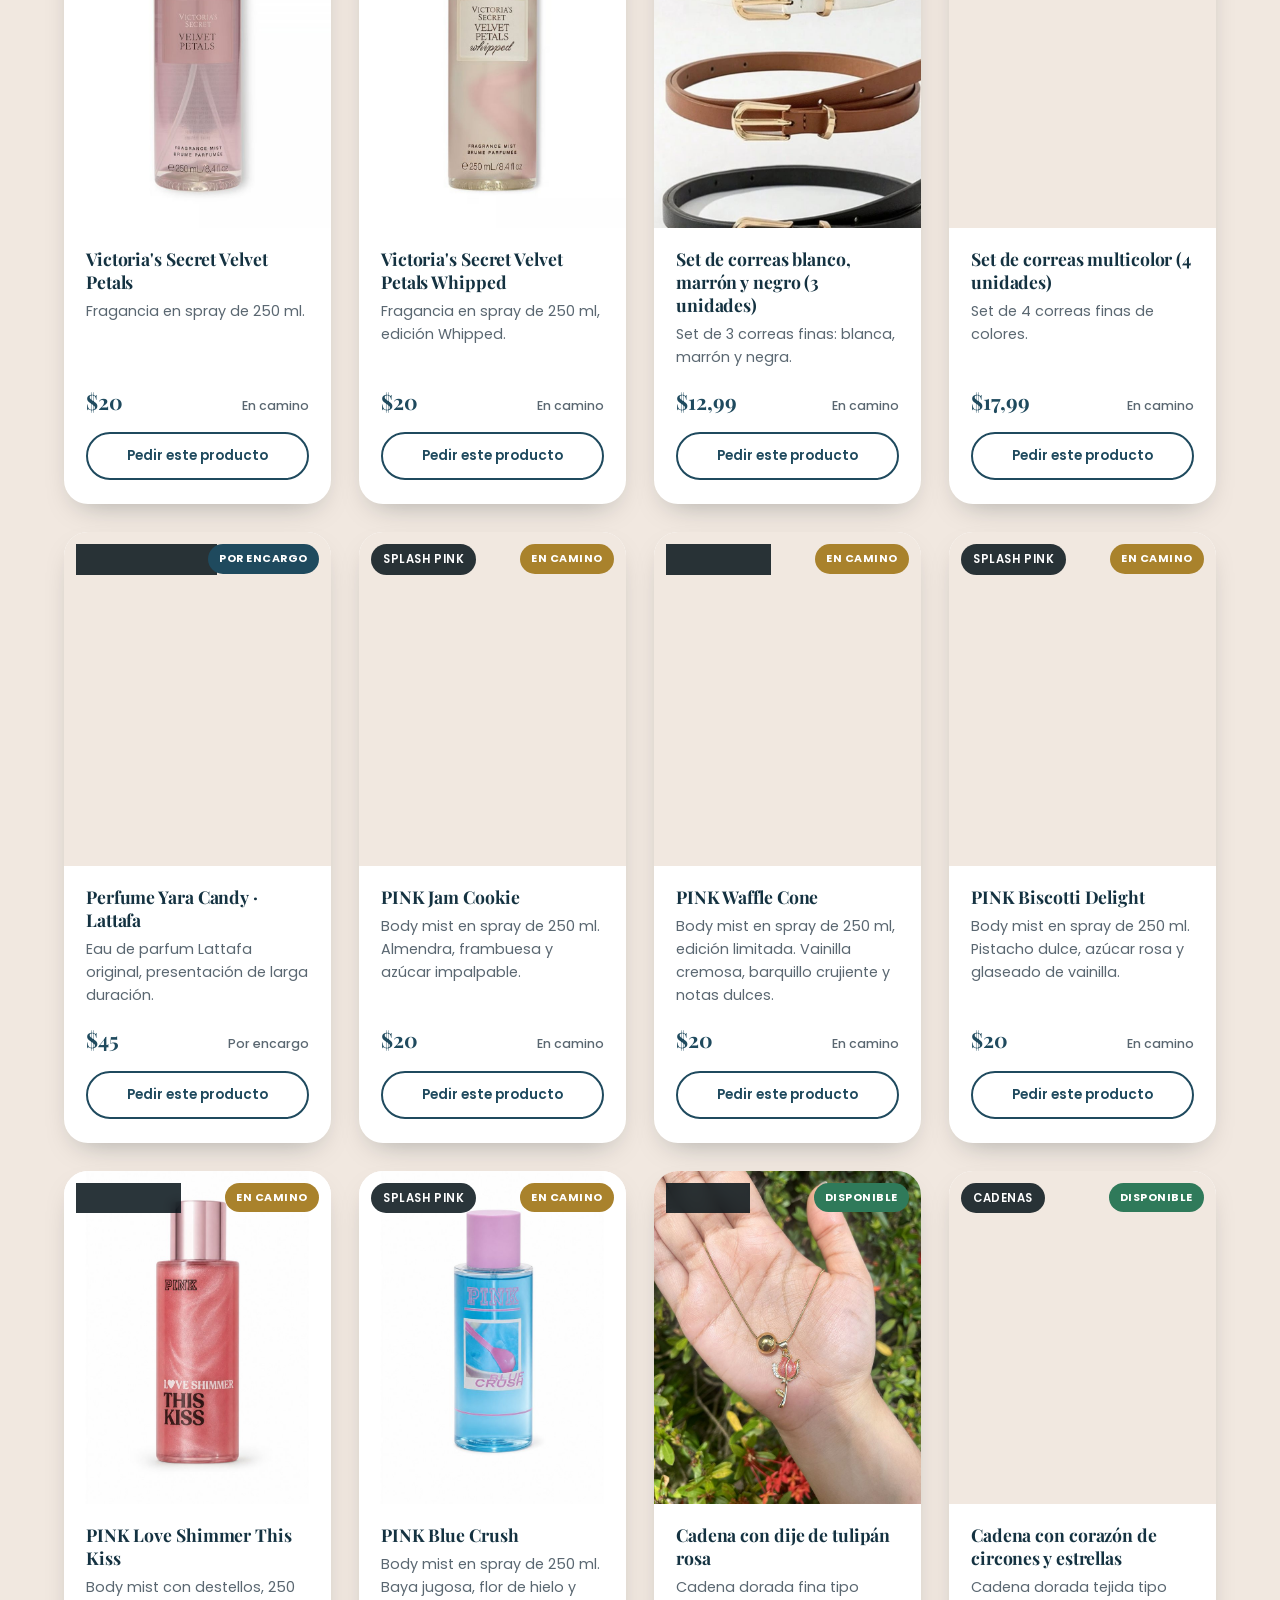
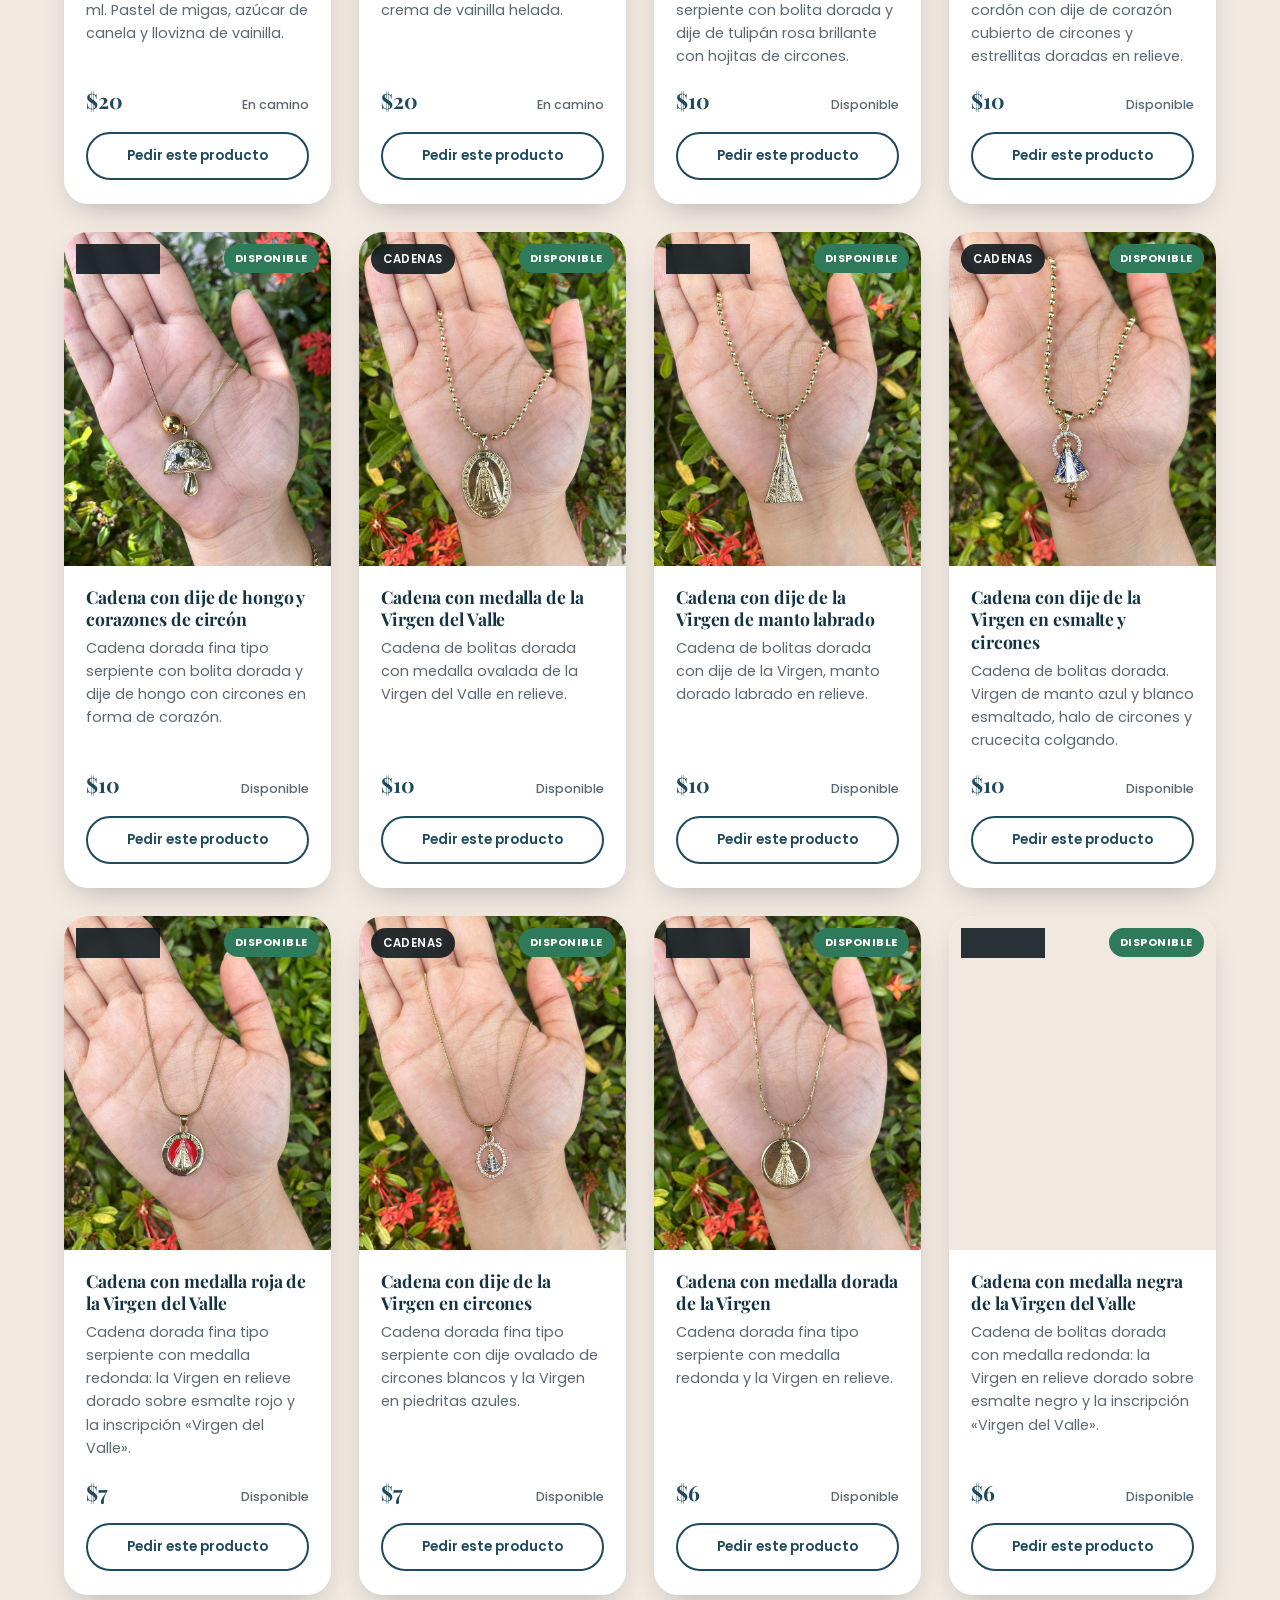
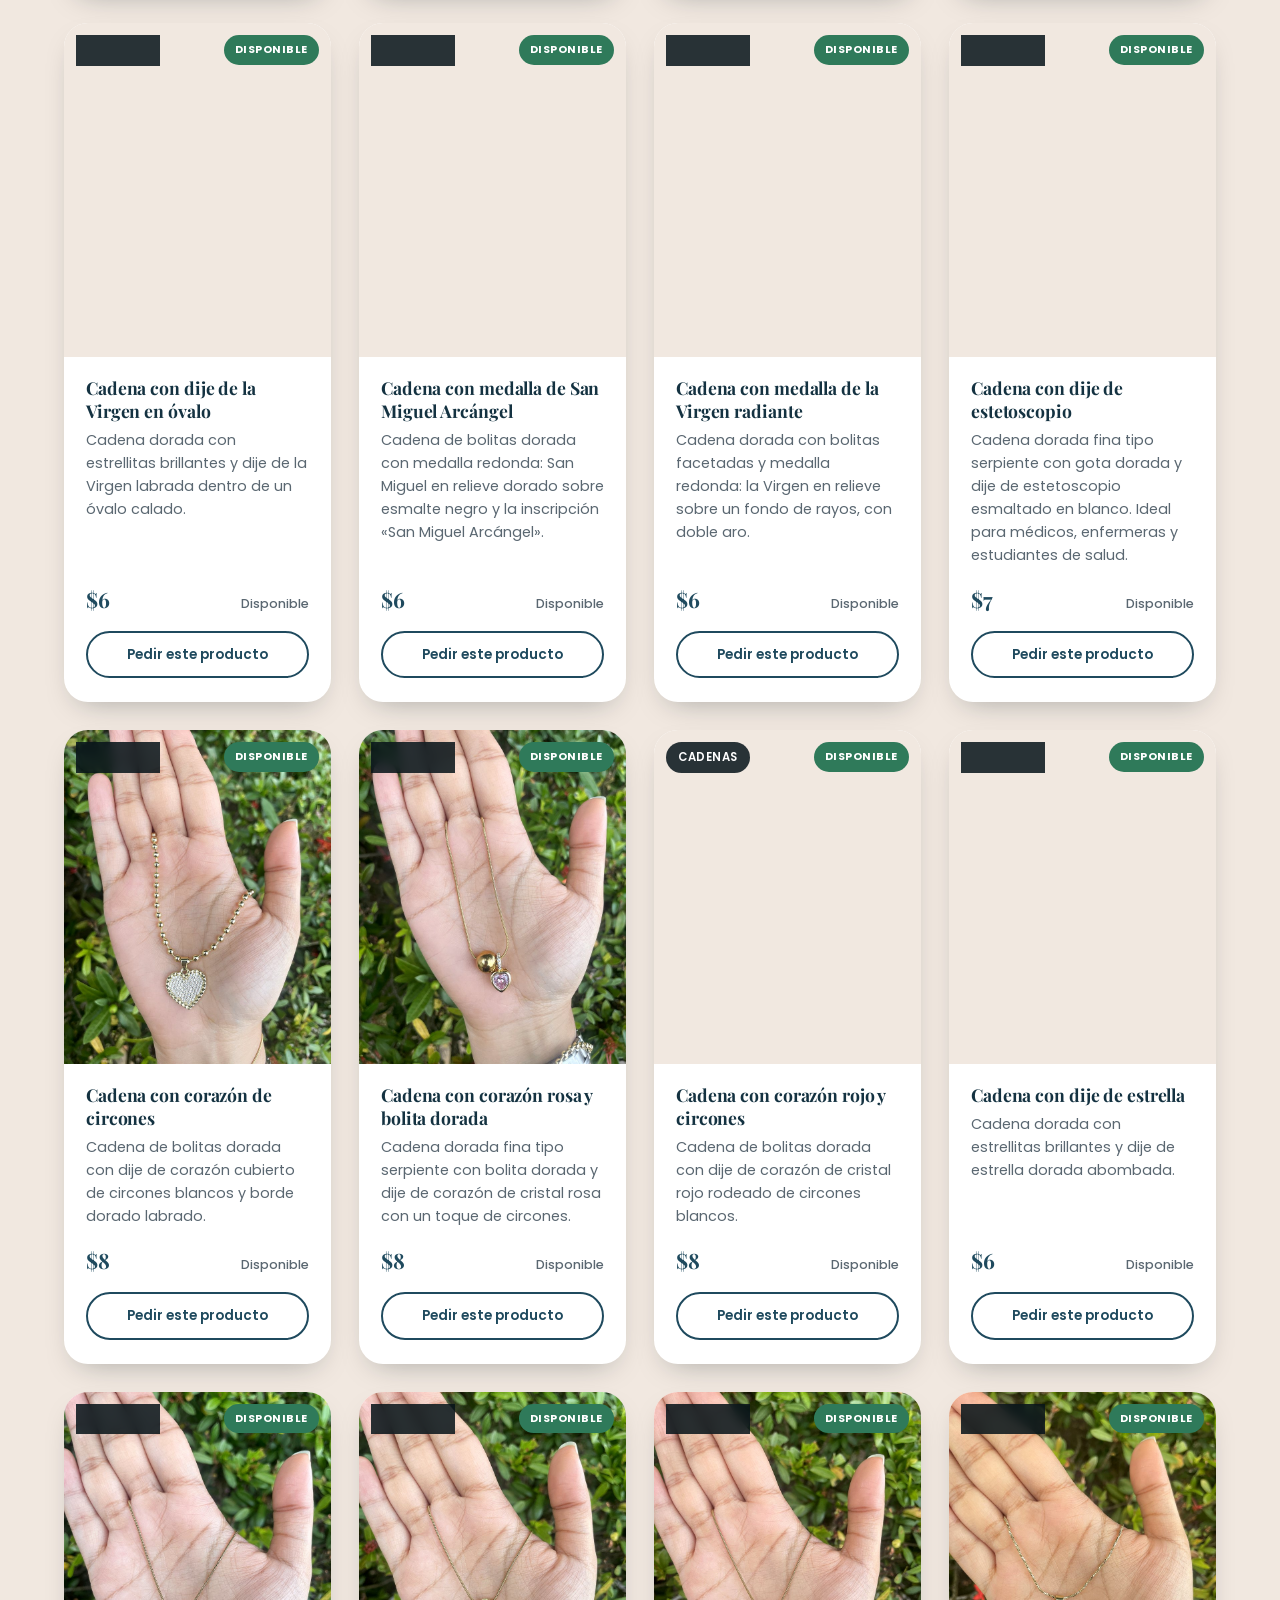
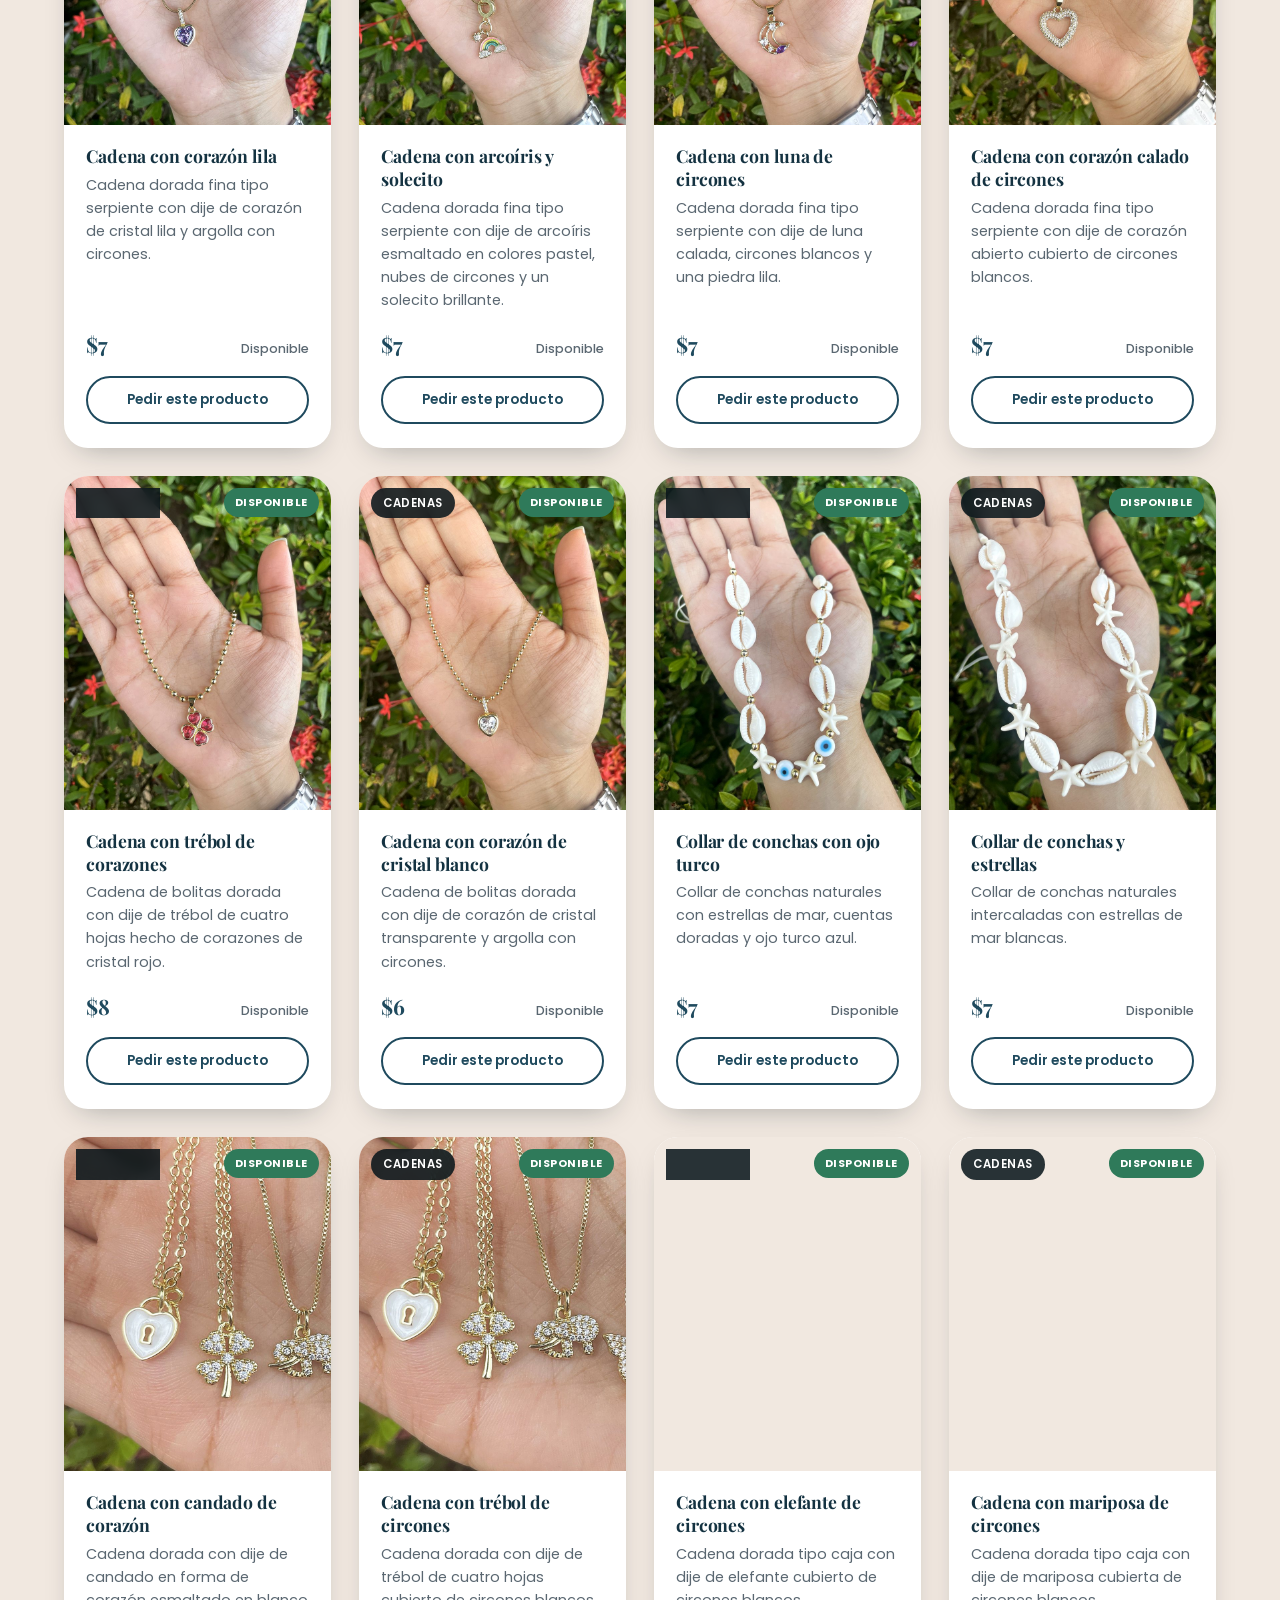
==== commit cc2752e2: "catalogo: reloj Curren plateado redondo disponible; fotos en la muñeca para los redondos Co-Authored" ====
--- a/index.html
+++ b/index.html
@@ -519,7 +519,7 @@
           <div class="product-media">
             <span class="product-tag">Accesorios</span>
             <span class="product-state product-state--disponible">Disponible</span>
-            <img src="assets/catalogo/acc-reloj-curren-real.jpg" alt="Reloj Curren Blanche dorado, esfera redonda" loading="lazy" decoding="async" width="800" height="1000" />
+            <img src="assets/catalogo/acc-reloj-curren-real.jpg?v=2" alt="Reloj Curren Blanche dorado, esfera redonda" loading="lazy" decoding="async" width="800" height="1000" />
           </div>
           <div class="product-body">
             <h3>Reloj Curren Blanche dorado, esfera redonda</h3>
@@ -529,6 +529,23 @@
               <span class="product-availability">Disponible</span>
             </div>
             <a class="product-cta" href="https://wa.me/584249533311?text=Hola%20Luna%20Store%2C%20me%20interesa%3A%20Reloj%20Curren%20Blanche%20dorado%2C%20esfera%20redonda%20%28ACC-RELOJ-CURREN%29" target="_blank" rel="noopener noreferrer">Pedir este producto</a>
+          </div>
+        </article>
+
+        <article class="product-card" data-state="disponible" data-category="accesorios" data-sku="ACC-RELOJ-CURREN-PLATA-RED">
+          <div class="product-media">
+            <span class="product-tag">Accesorios</span>
+            <span class="product-state product-state--disponible">Disponible</span>
+            <img src="assets/catalogo/acc-reloj-curren-plata-red-real.jpg" alt="Reloj Curren Blanche plateado, esfera redonda" loading="lazy" decoding="async" width="800" height="1000" />
+          </div>
+          <div class="product-body">
+            <h3>Reloj Curren Blanche plateado, esfera redonda</h3>
+            <p>Reloj de dama Curren Blanche. Esfera plateada con números romanos, fechador y correa de eslabones plateada.</p>
+            <div class="product-meta">
+              <span class="product-price">$34,99</span>
+              <span class="product-availability">Disponible</span>
+            </div>
+            <a class="product-cta" href="https://wa.me/584249533311?text=Hola%20Luna%20Store%2C%20me%20interesa%3A%20Reloj%20Curren%20Blanche%20plateado%2C%20esfera%20redonda%20%28ACC-RELOJ-CURREN-PLATA-RED%29" target="_blank" rel="noopener noreferrer">Pedir este producto</a>
           </div>
         </article>
 
@@ -988,23 +1005,6 @@
               <span class="product-availability">En camino</span>
             </div>
             <a class="product-cta" href="https://wa.me/584249533311?text=Hola%20Luna%20Store%2C%20me%20interesa%3A%20Victoria%27s%20Secret%20Velvet%20Petals%20Whipped%20%28VS-VELVETPETALS-WHIP%29" target="_blank" rel="noopener noreferrer">Pedir este producto</a>
-          </div>
-        </article>
-
-        <article class="product-card" data-state="camino" data-category="accesorios" data-sku="ACC-RELOJ-CURREN-PLATA-RED">
-          <div class="product-media">
-            <span class="product-tag">Accesorios</span>
-            <span class="product-state product-state--camino">En camino</span>
-            <img src="assets/catalogo/acc-reloj-curren-plata-red.jpg" alt="Reloj Curren Blanche plateado, esfera redonda" loading="lazy" decoding="async" width="800" height="1000" />
-          </div>
-          <div class="product-body">
-            <h3>Reloj Curren Blanche plateado, esfera redonda</h3>
-            <p>Reloj Curren Blanche plateado con esfera redonda.</p>
-            <div class="product-meta">
-              <span class="product-price">$34,99</span>
-              <span class="product-availability">En camino</span>
-            </div>
-            <a class="product-cta" href="https://wa.me/584249533311?text=Hola%20Luna%20Store%2C%20me%20interesa%3A%20Reloj%20Curren%20Blanche%20plateado%2C%20esfera%20redonda%20%28ACC-RELOJ-CURREN-PLATA-RED%29" target="_blank" rel="noopener noreferrer">Pedir este producto</a>
           </div>
         </article>
 
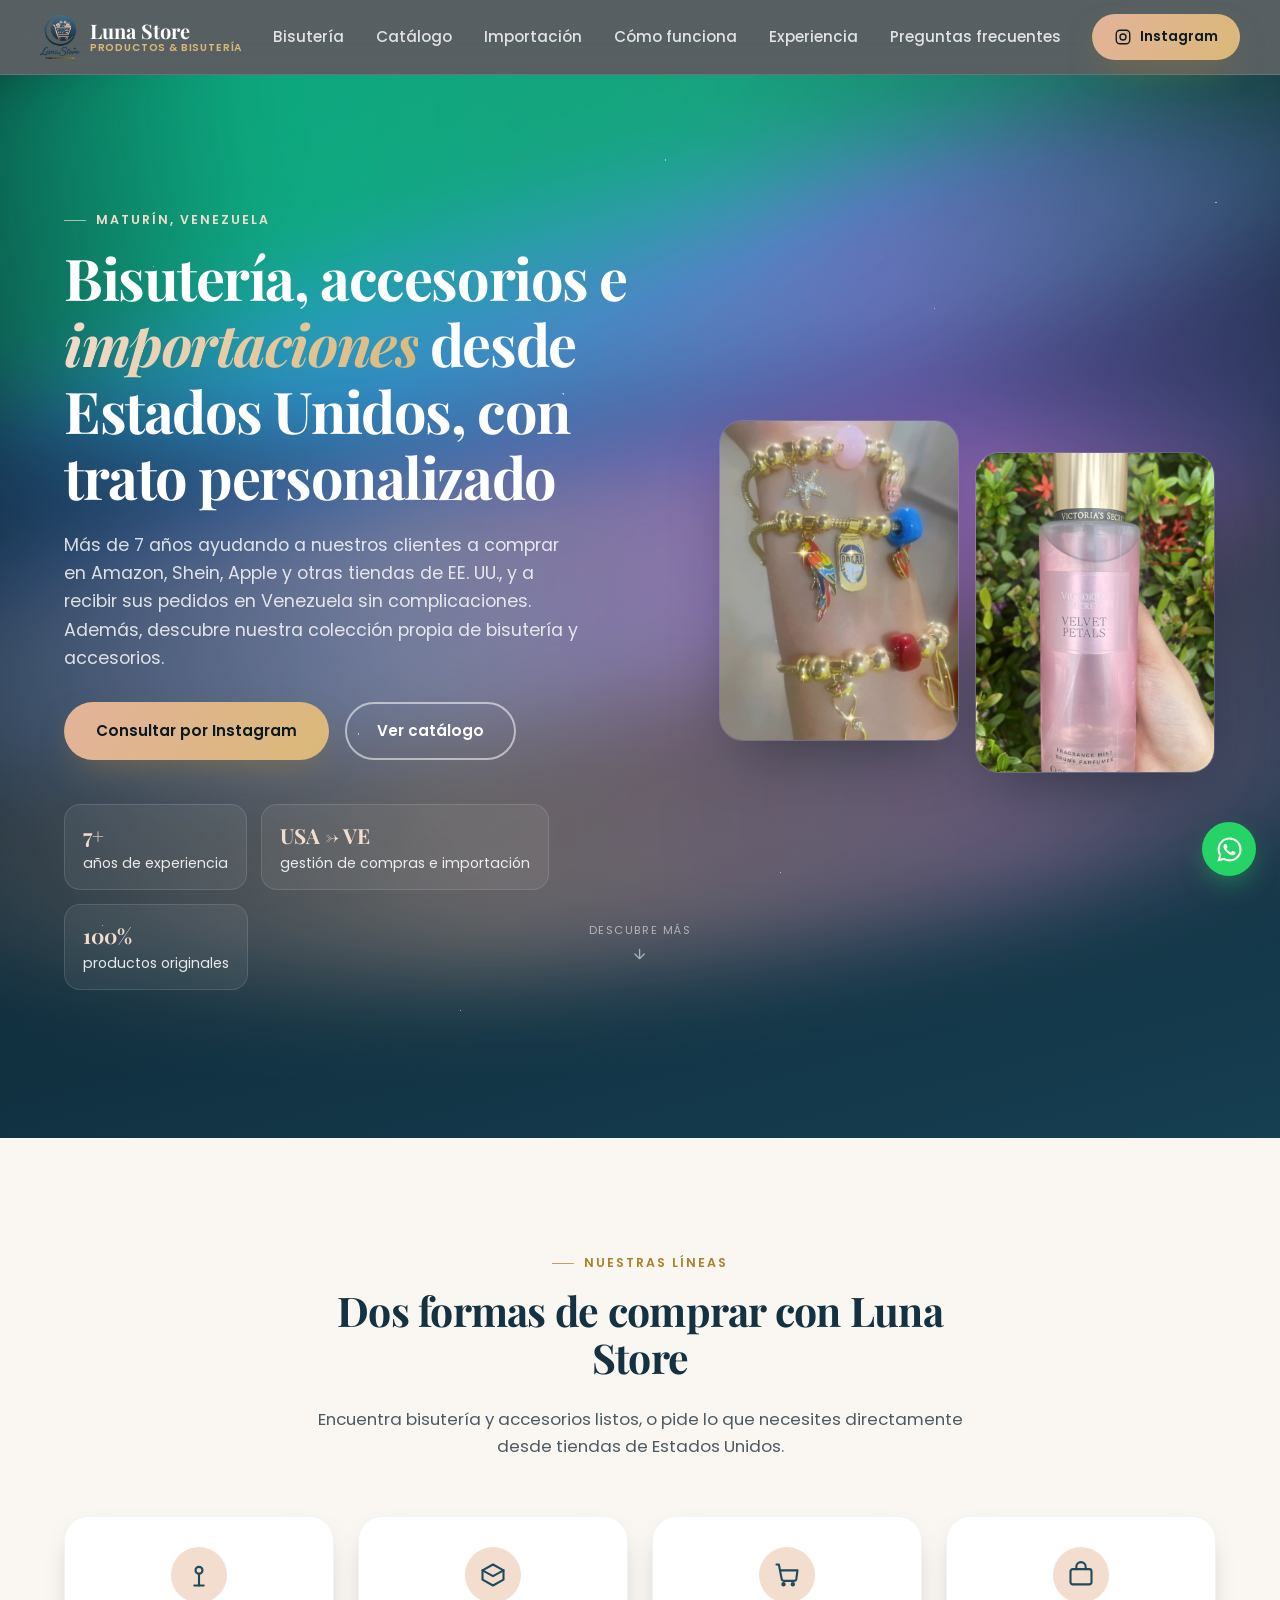
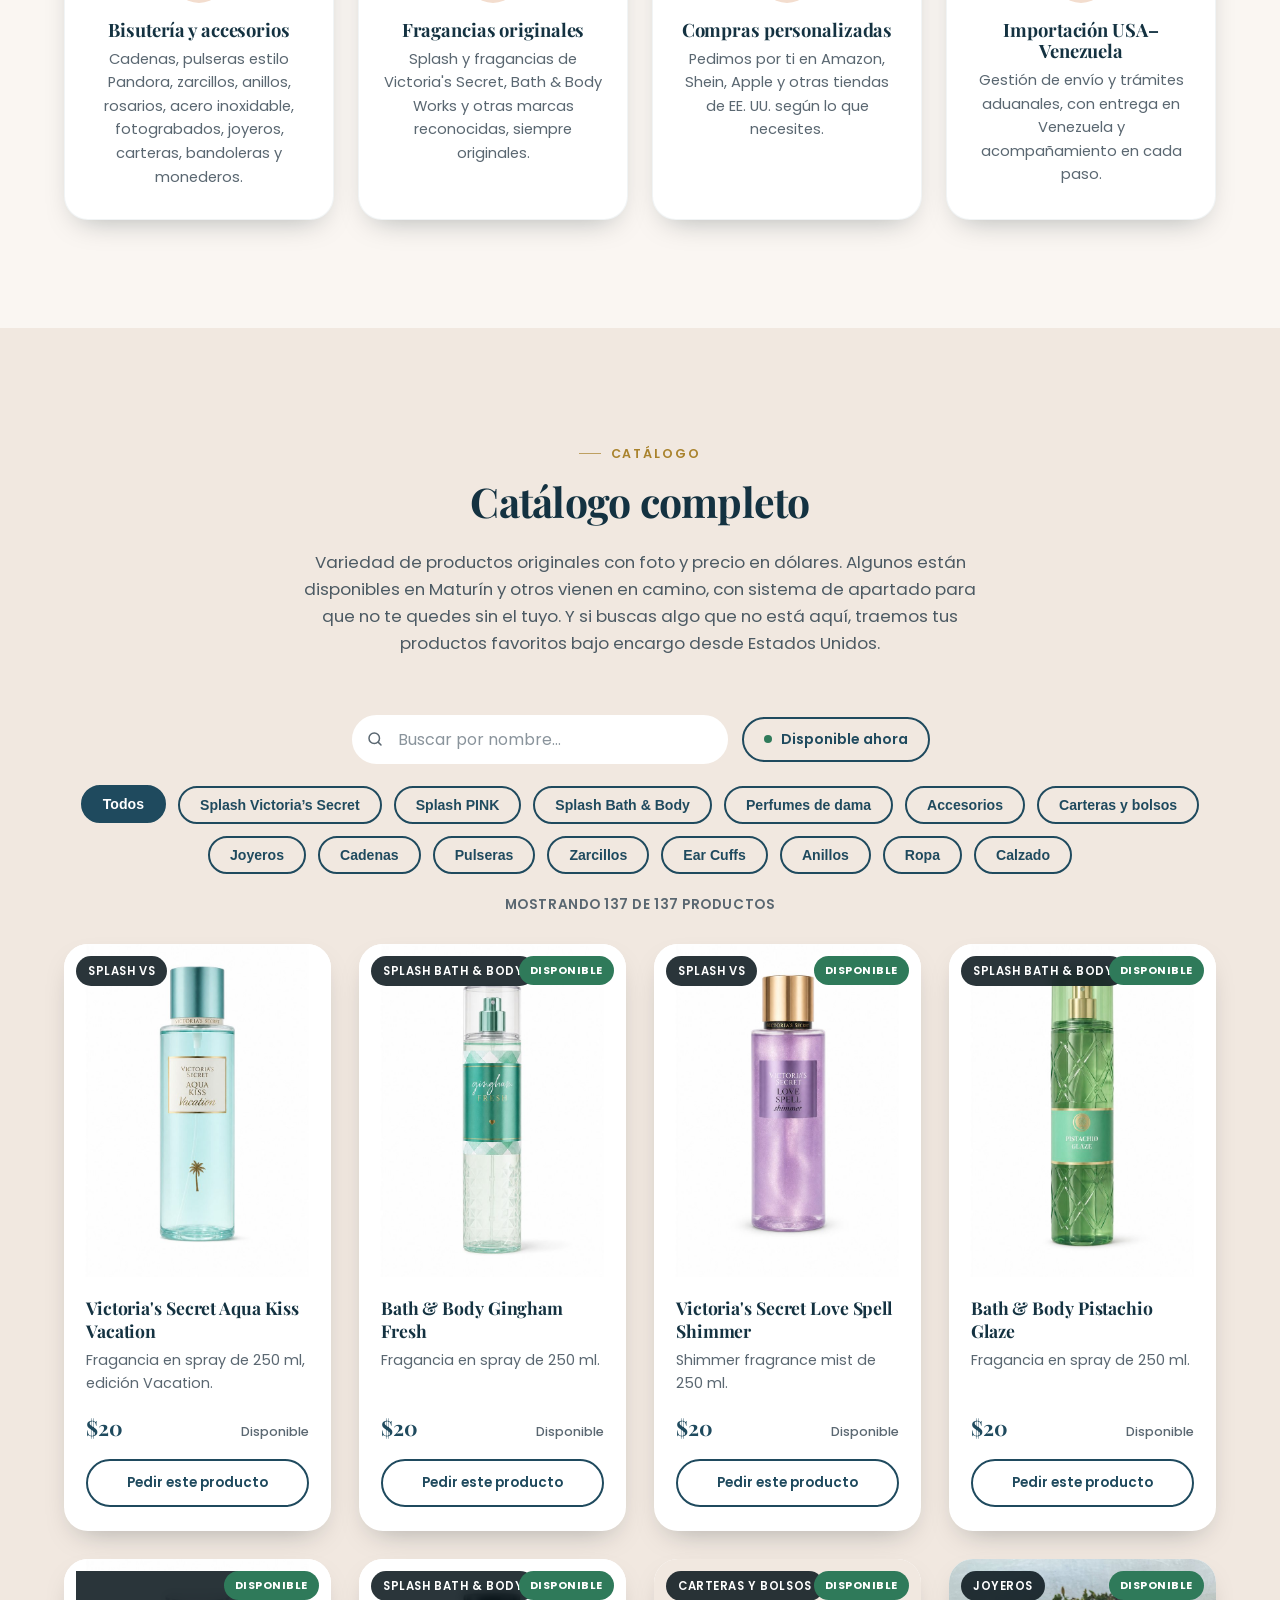
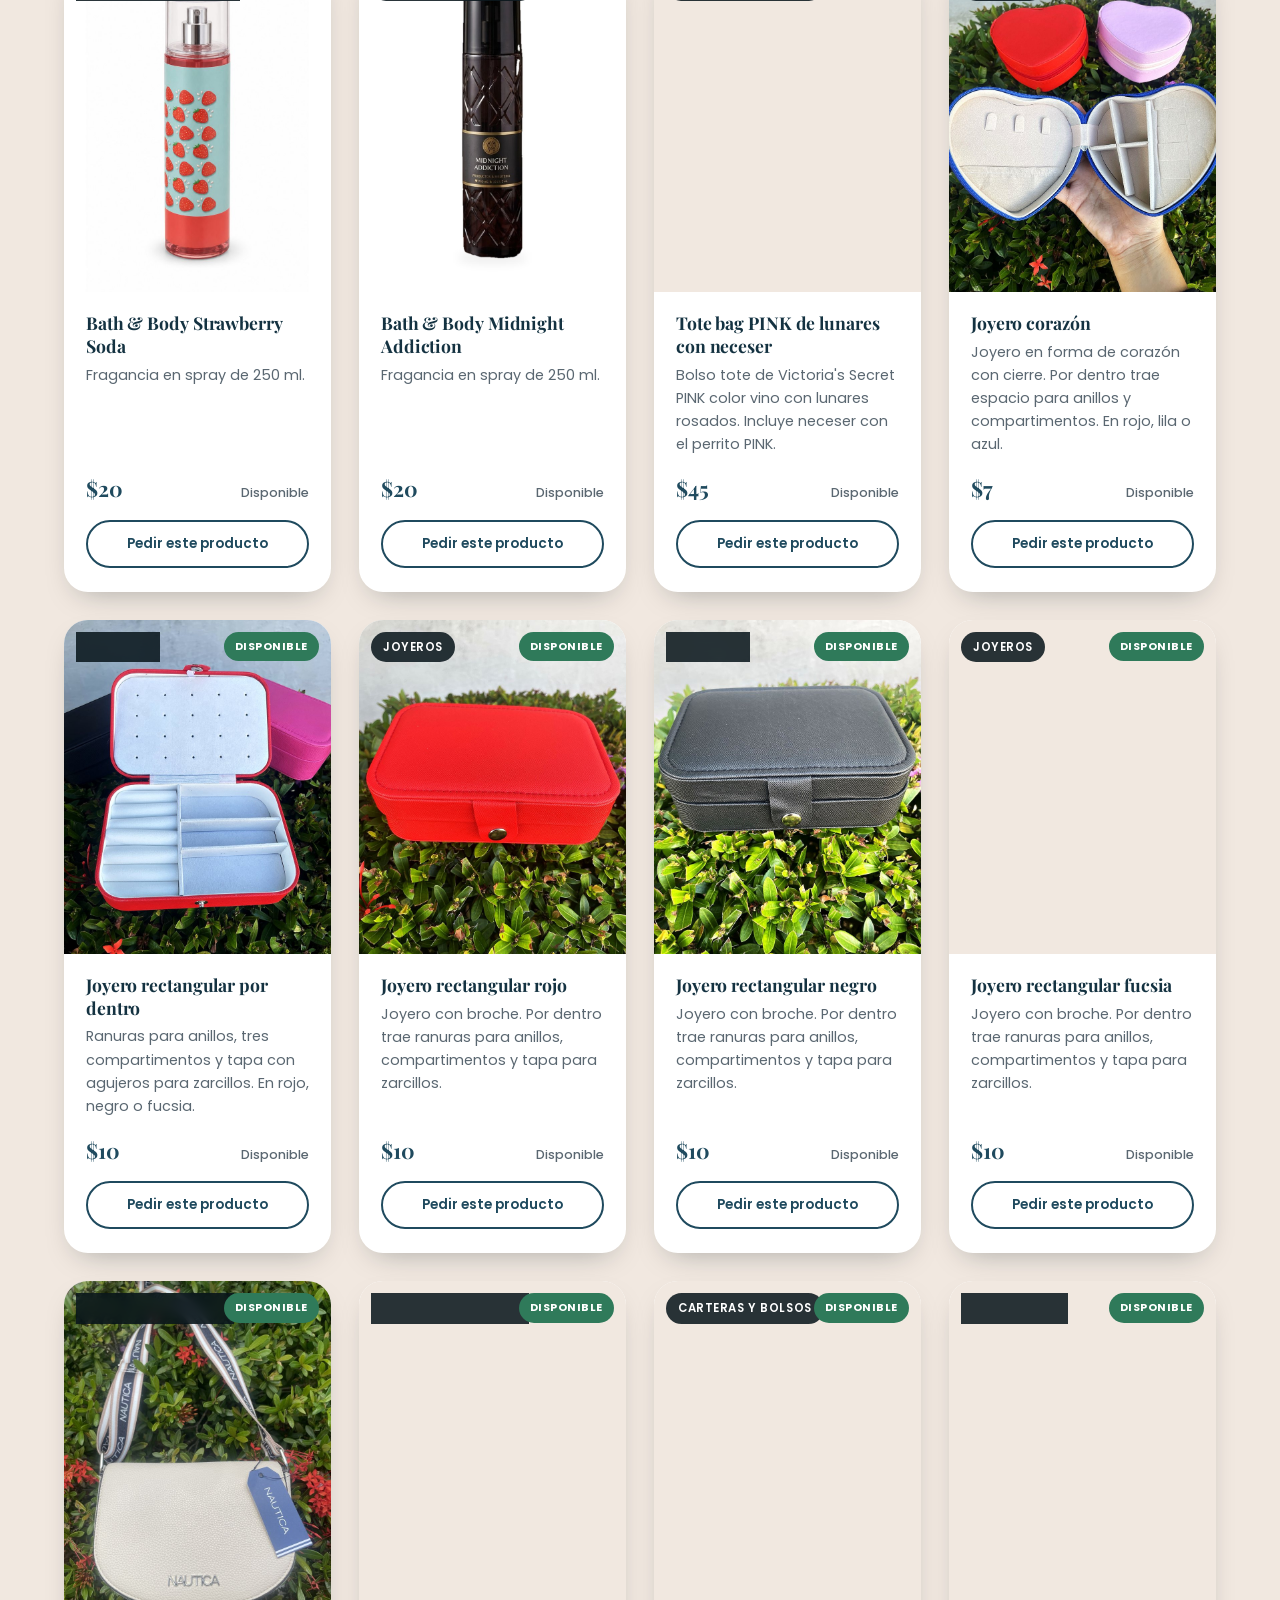
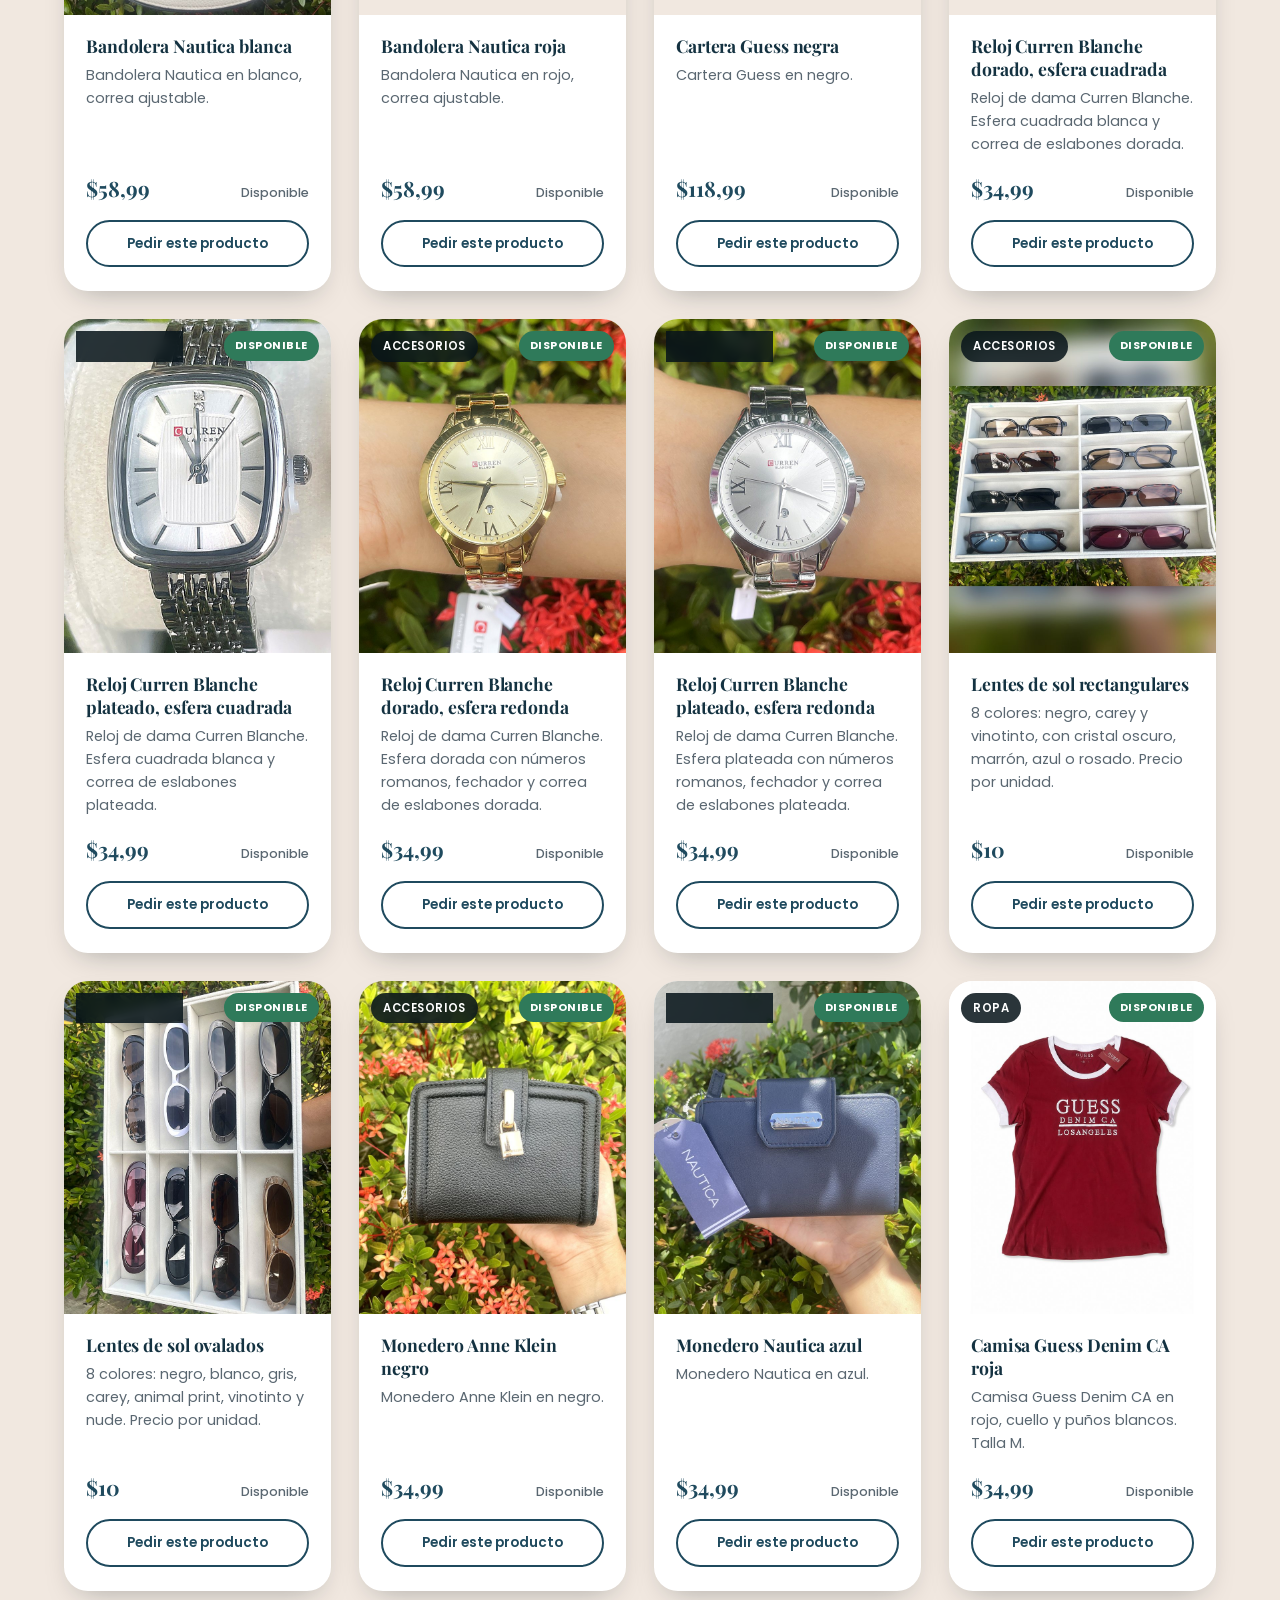
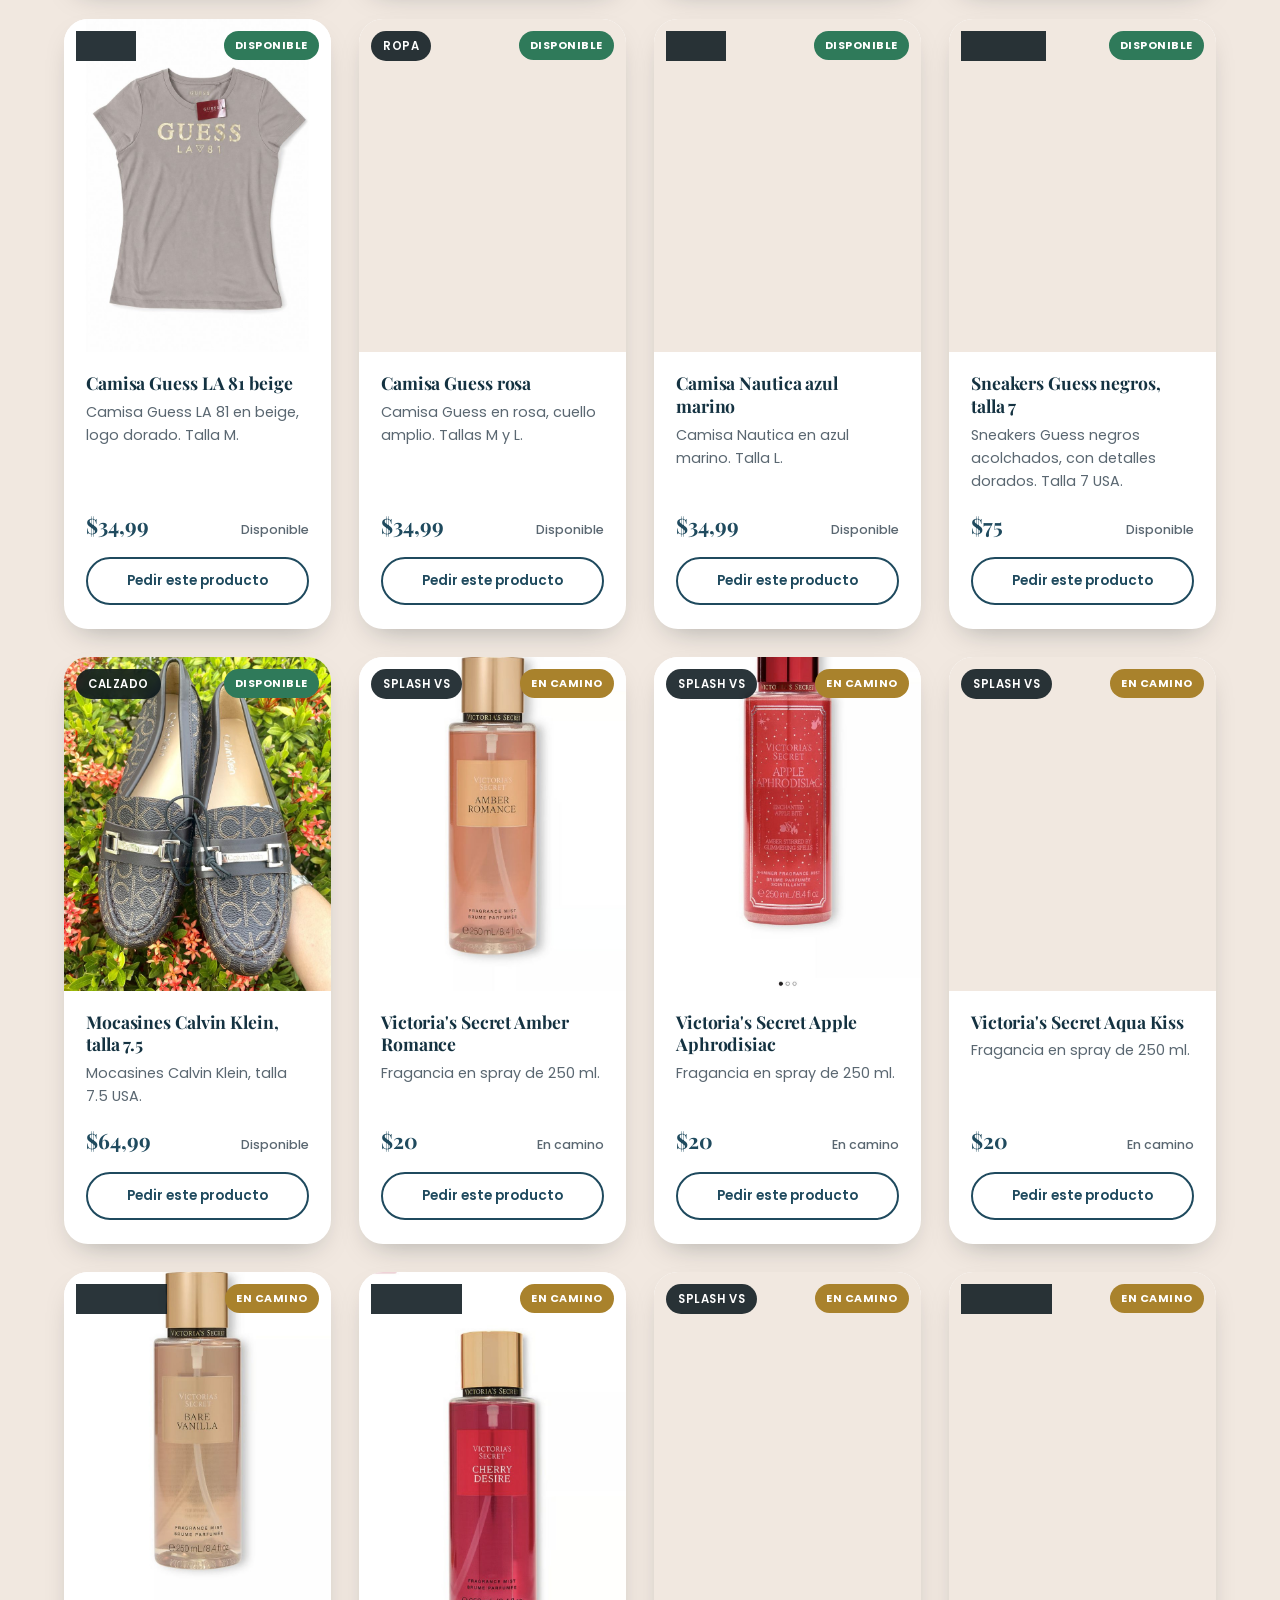
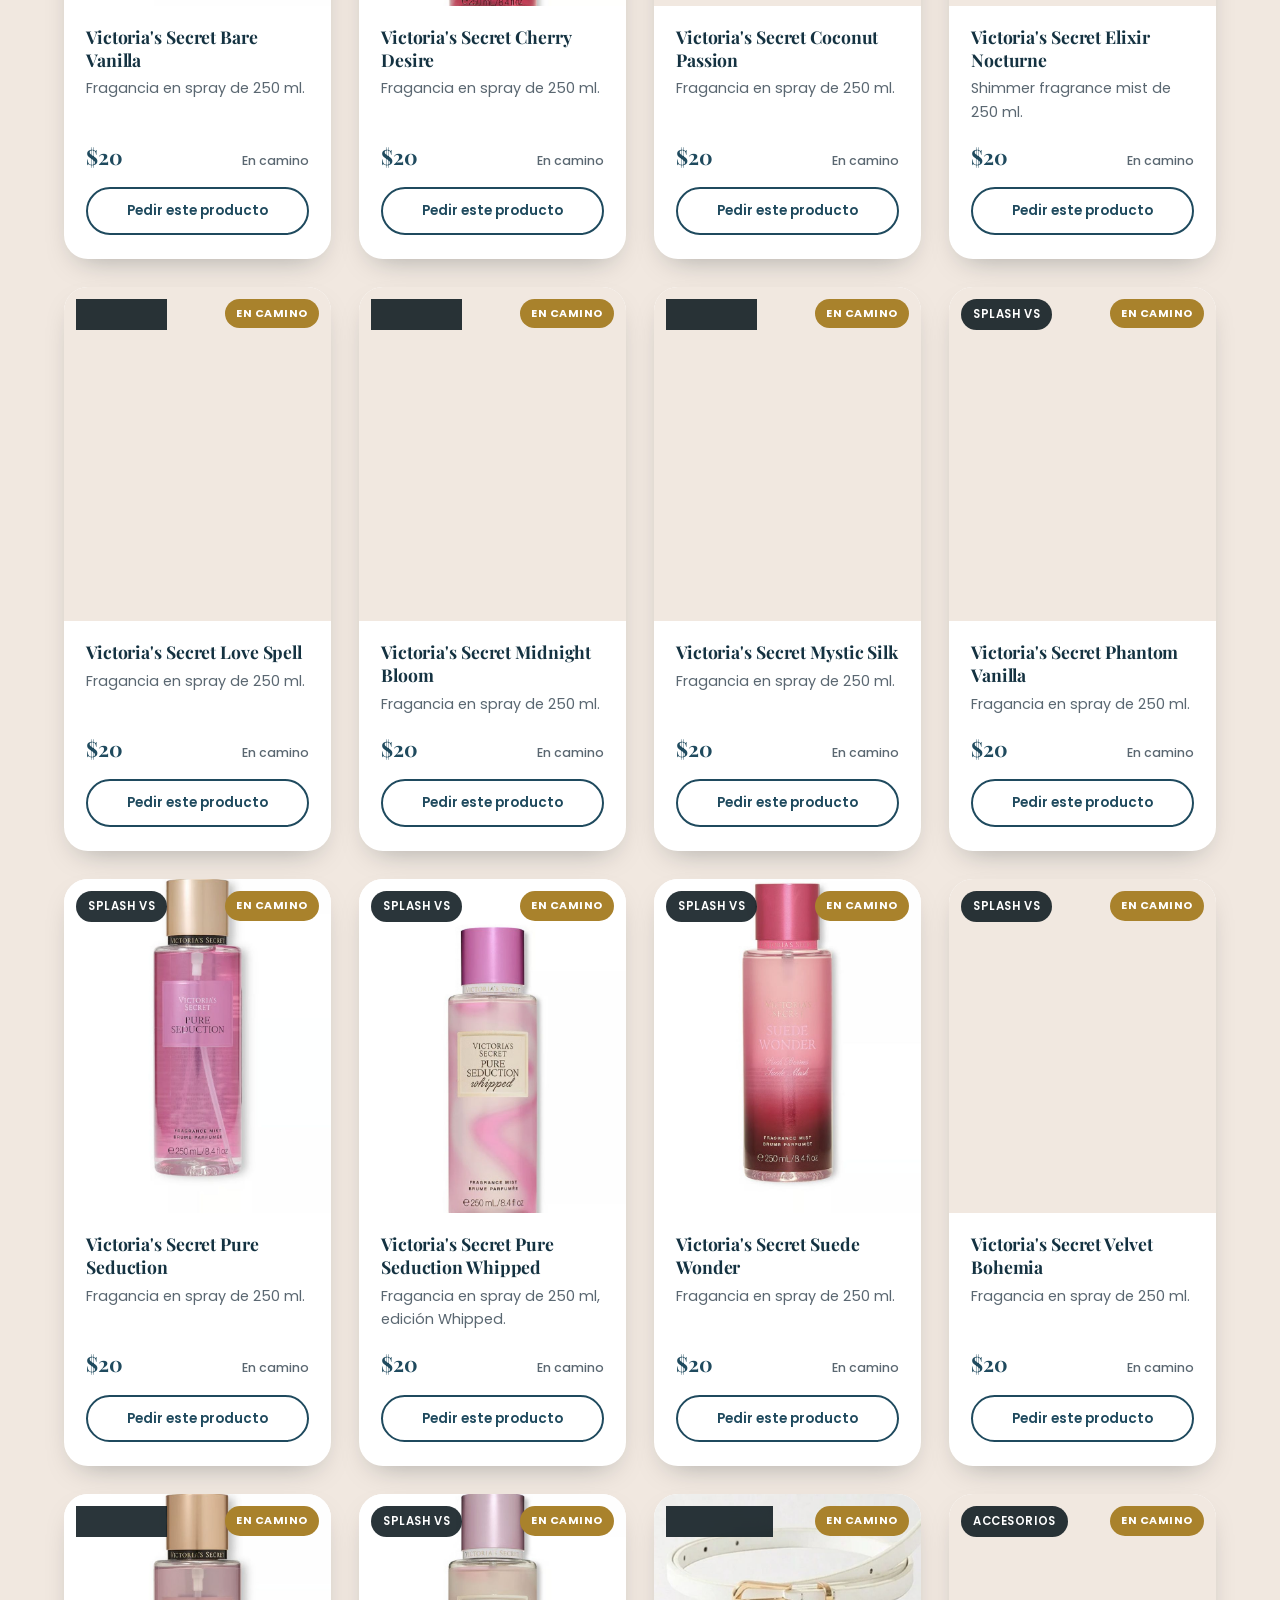
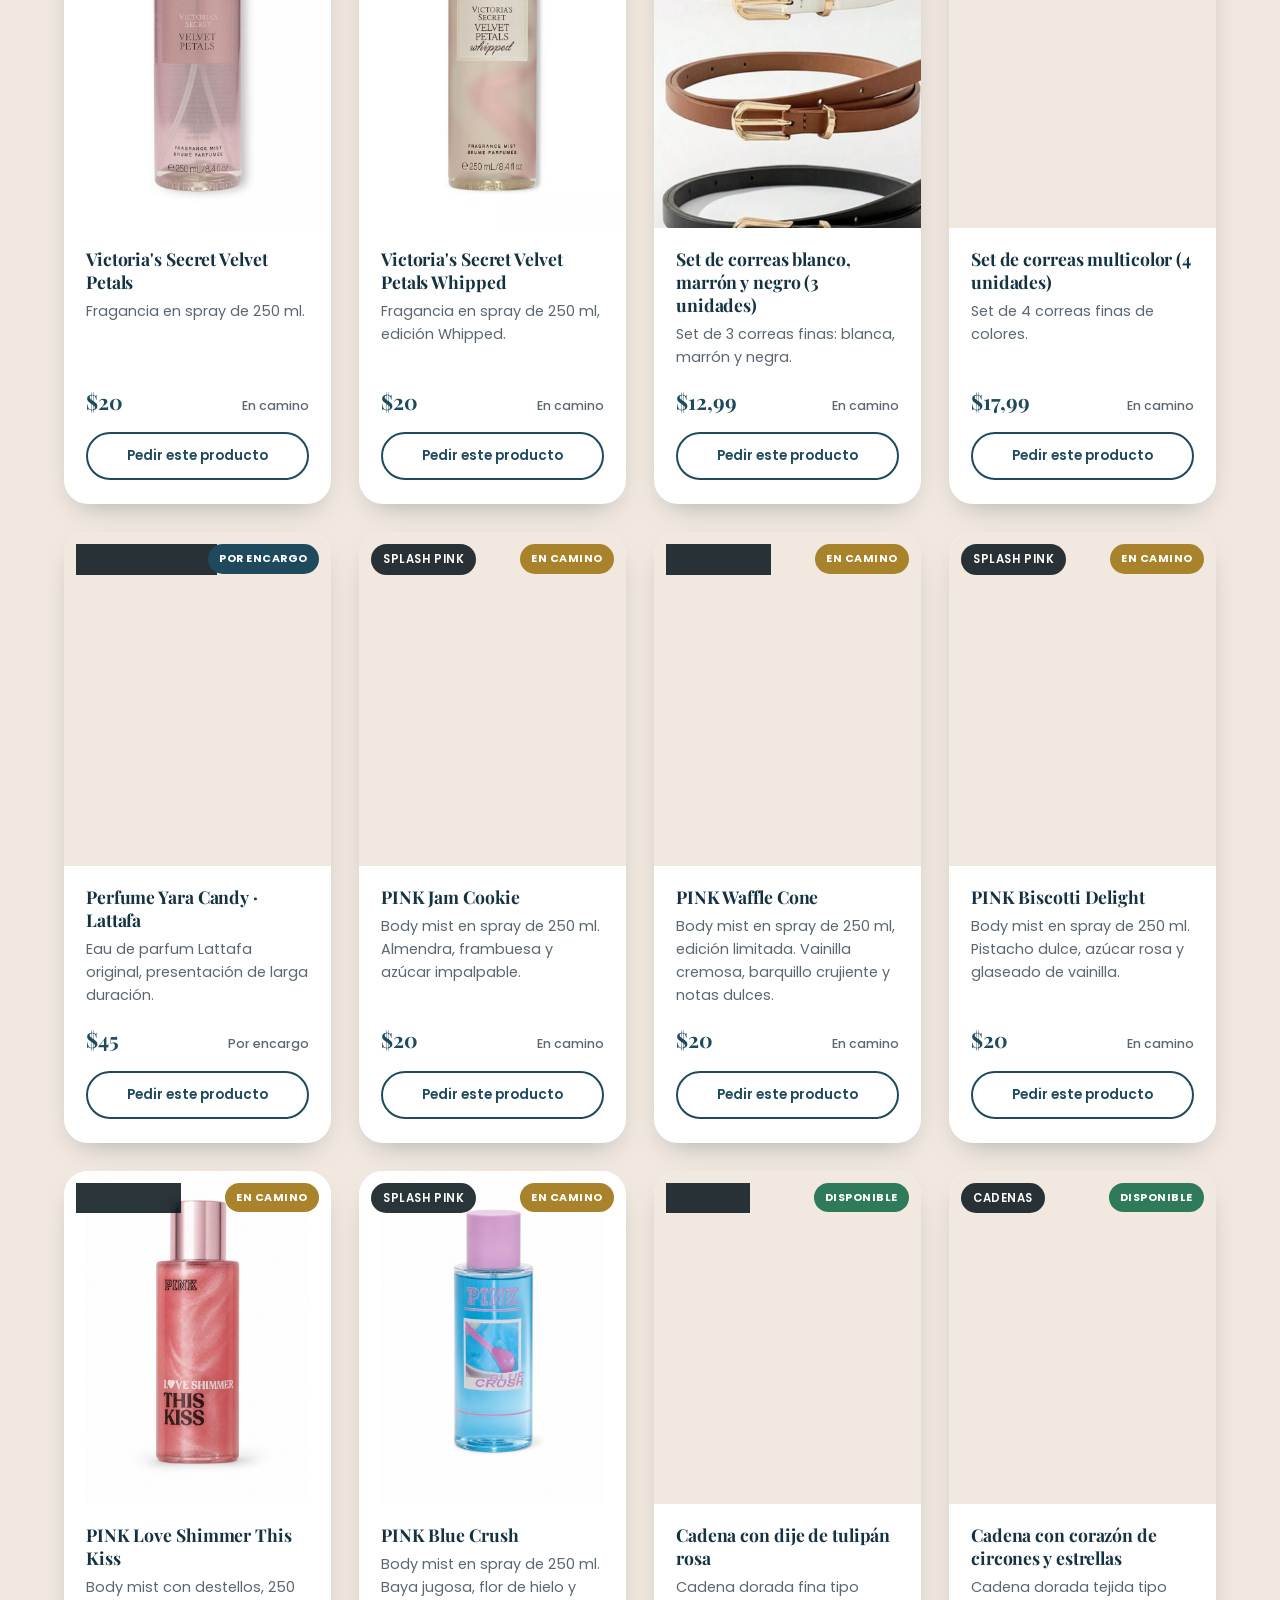
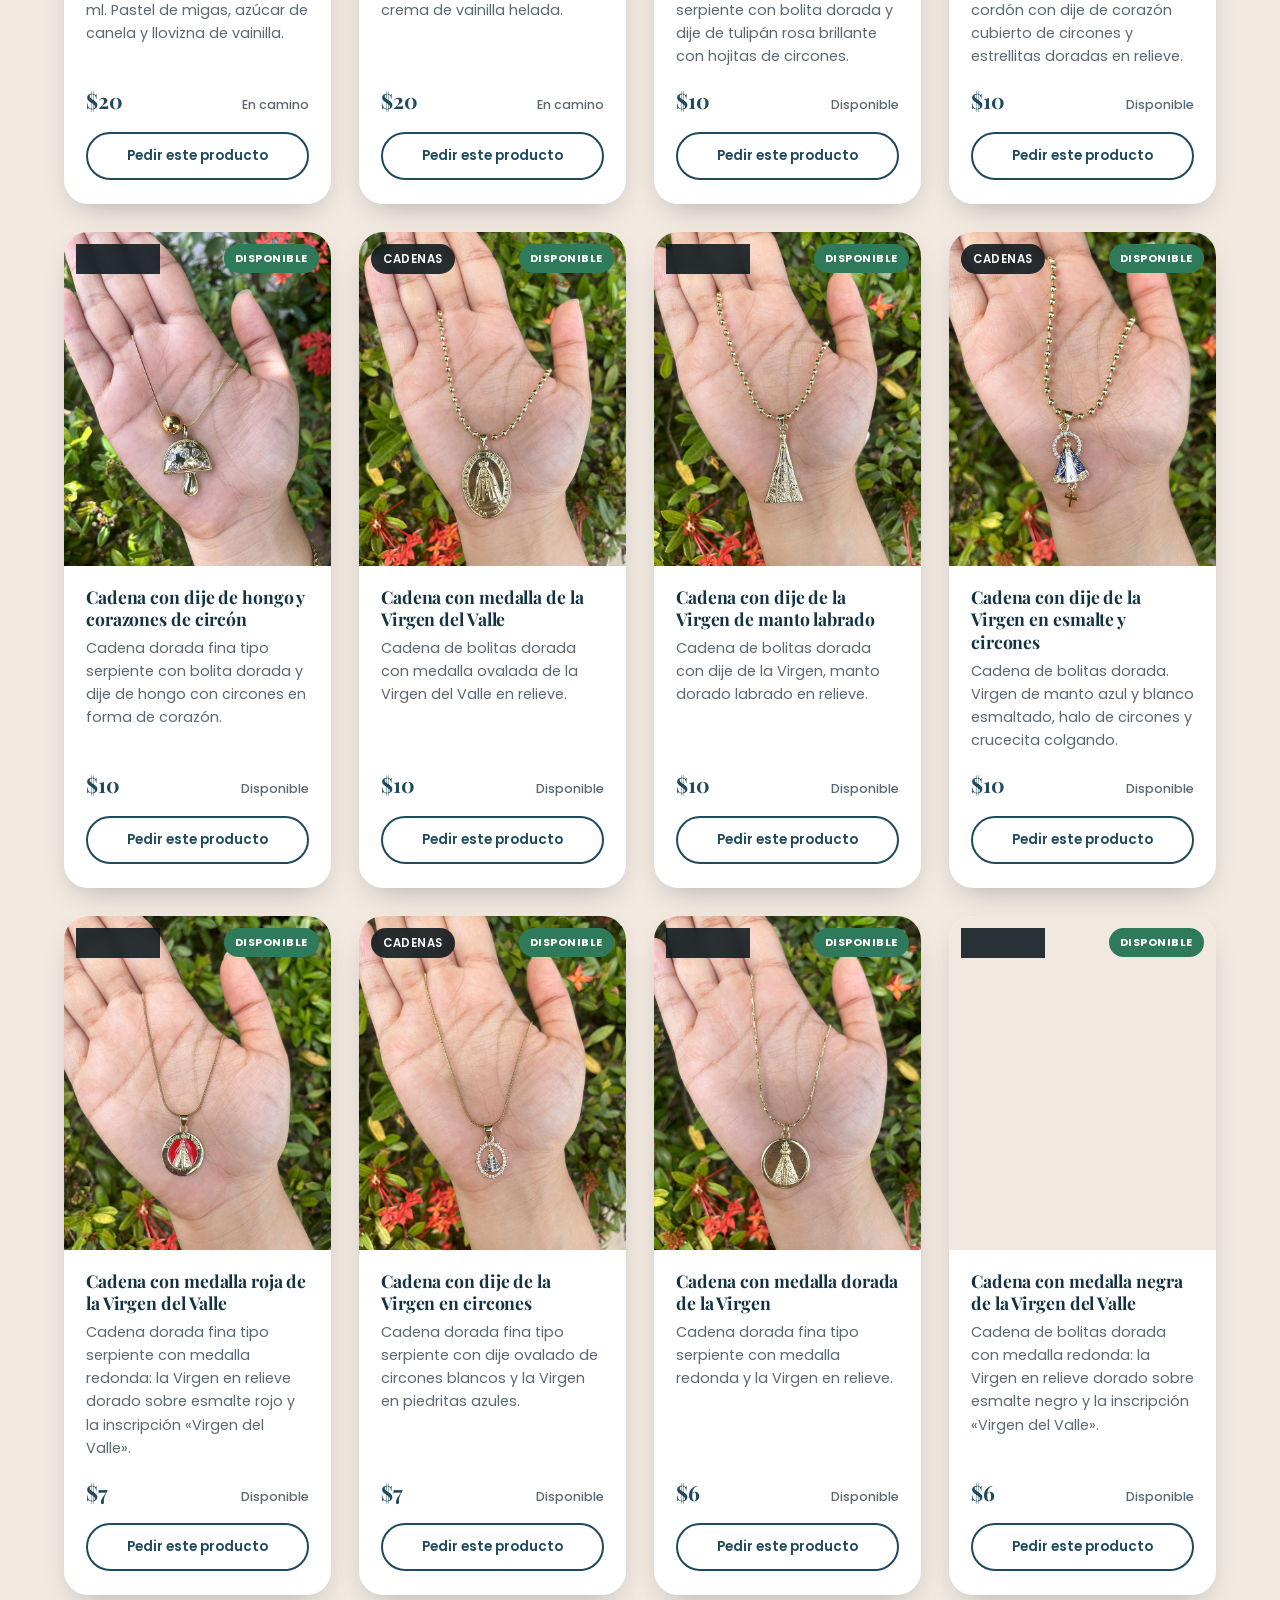
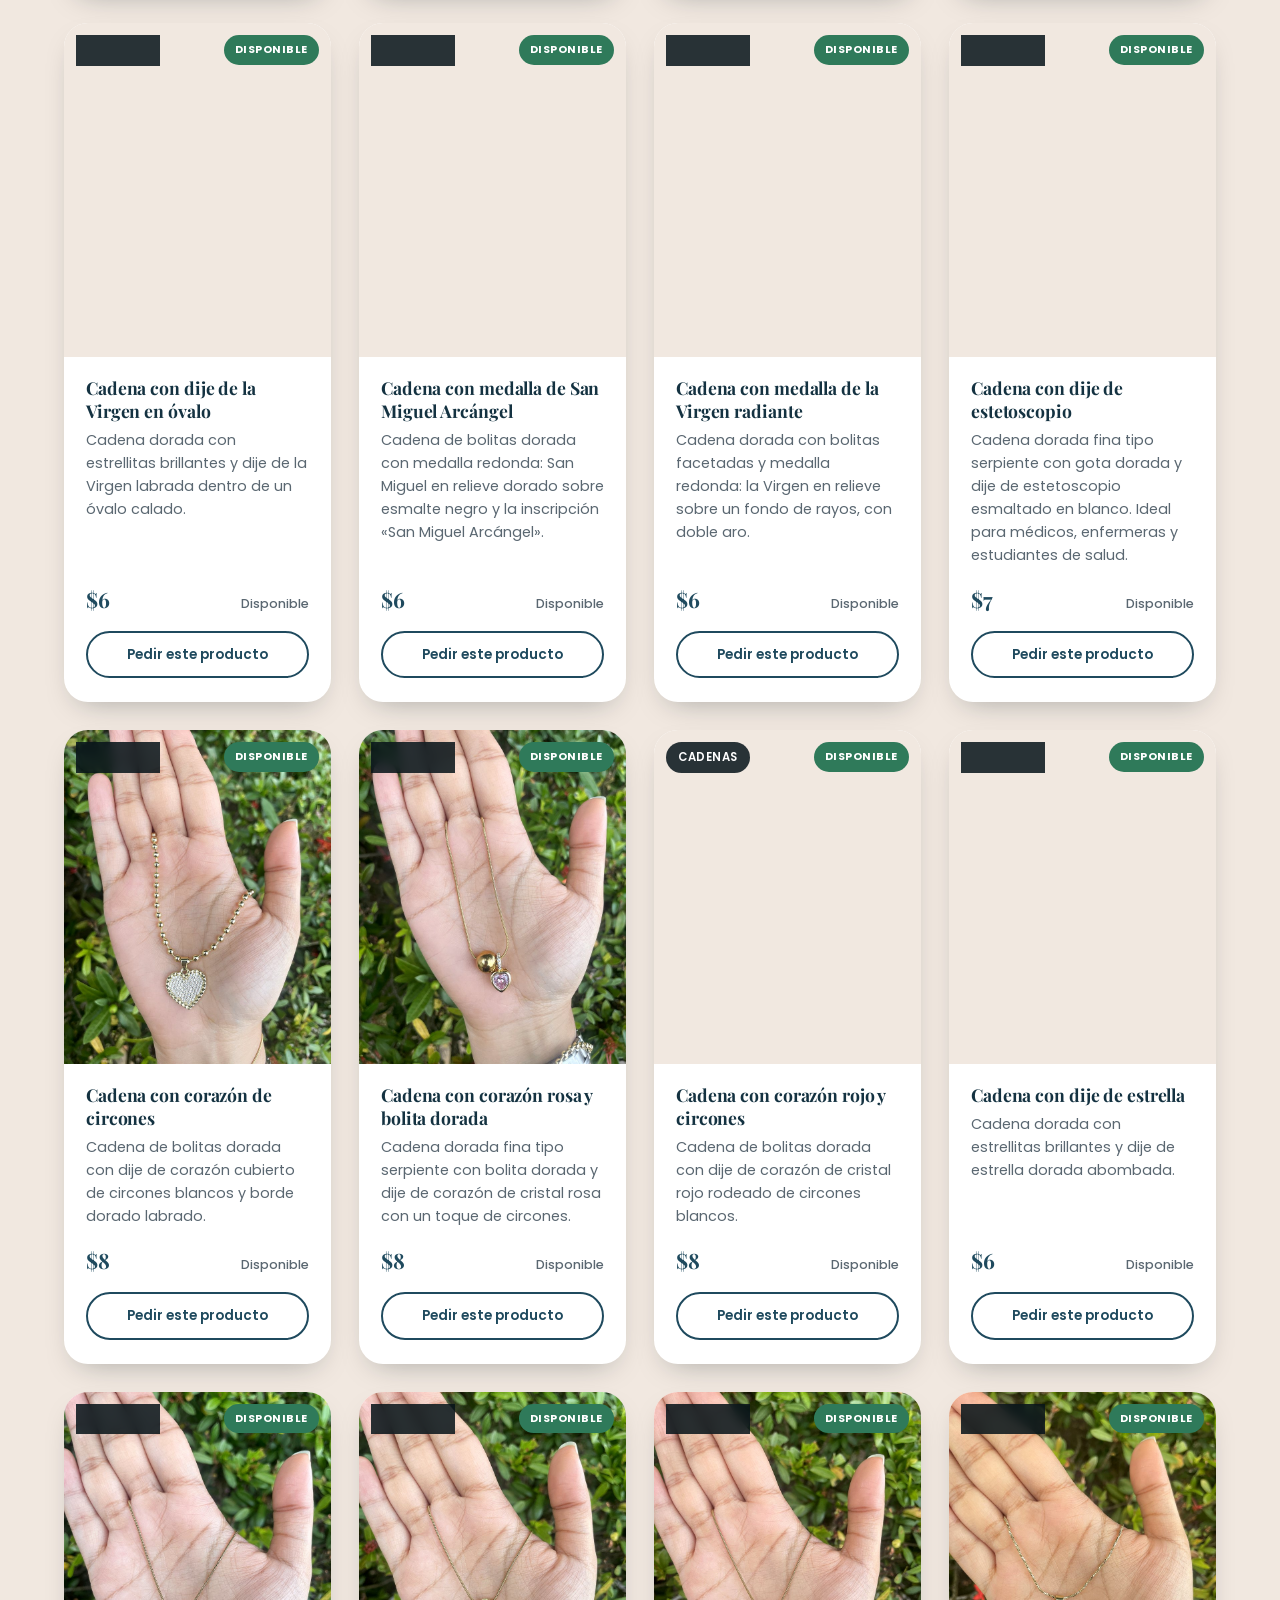
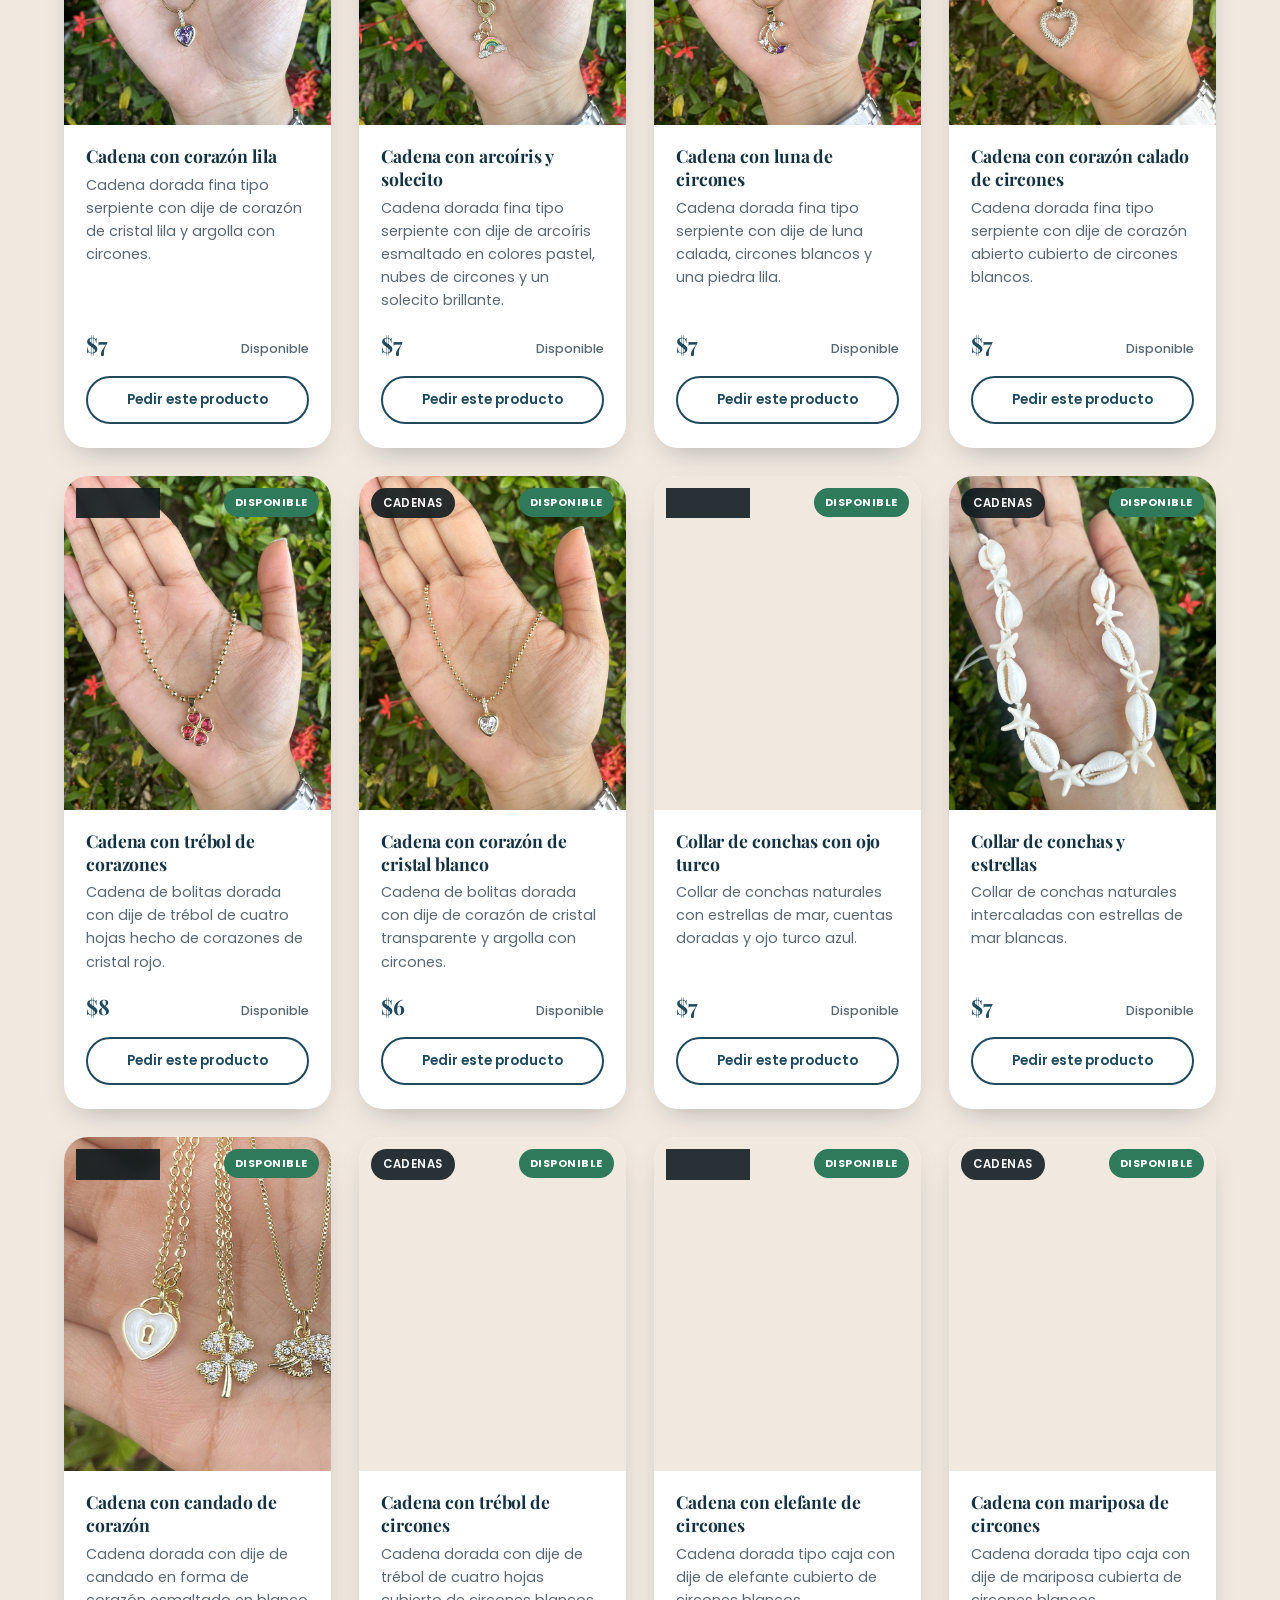
==== commit dfe052c8: "catalogo: fotos retocadas de los Curren redondos; fuera las fotos viejas de relojes Co-Authored-By: " ====
--- a/index.html
+++ b/index.html
@@ -519,7 +519,7 @@
           <div class="product-media">
             <span class="product-tag">Accesorios</span>
             <span class="product-state product-state--disponible">Disponible</span>
-            <img src="assets/catalogo/acc-reloj-curren-real.jpg?v=2" alt="Reloj Curren Blanche dorado, esfera redonda" loading="lazy" decoding="async" width="800" height="1000" />
+            <img src="assets/catalogo/acc-reloj-curren-real.jpg?v=3" alt="Reloj Curren Blanche dorado, esfera redonda" loading="lazy" decoding="async" width="800" height="1000" />
           </div>
           <div class="product-body">
             <h3>Reloj Curren Blanche dorado, esfera redonda</h3>
@@ -536,7 +536,7 @@
           <div class="product-media">
             <span class="product-tag">Accesorios</span>
             <span class="product-state product-state--disponible">Disponible</span>
-            <img src="assets/catalogo/acc-reloj-curren-plata-red-real.jpg" alt="Reloj Curren Blanche plateado, esfera redonda" loading="lazy" decoding="async" width="800" height="1000" />
+            <img src="assets/catalogo/acc-reloj-curren-plata-red-real.jpg?v=3" alt="Reloj Curren Blanche plateado, esfera redonda" loading="lazy" decoding="async" width="800" height="1000" />
           </div>
           <div class="product-body">
             <h3>Reloj Curren Blanche plateado, esfera redonda</h3>
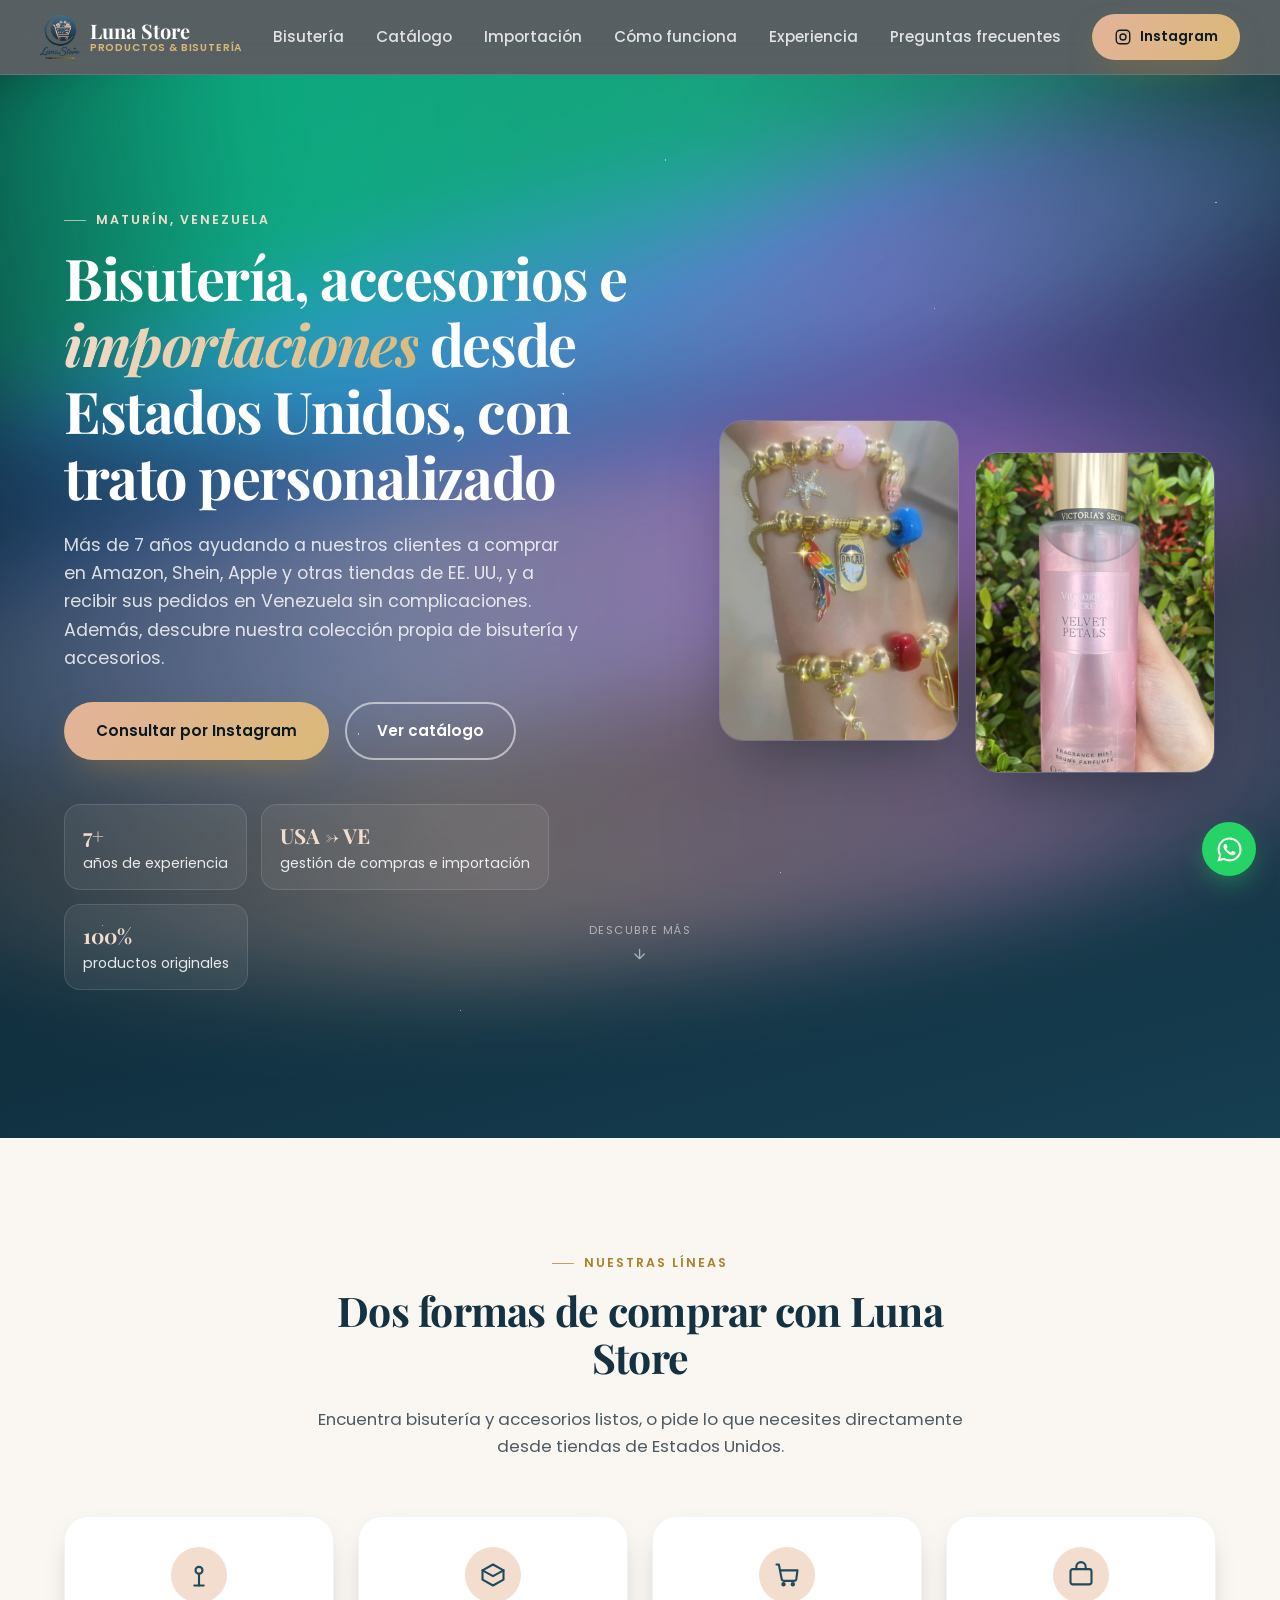
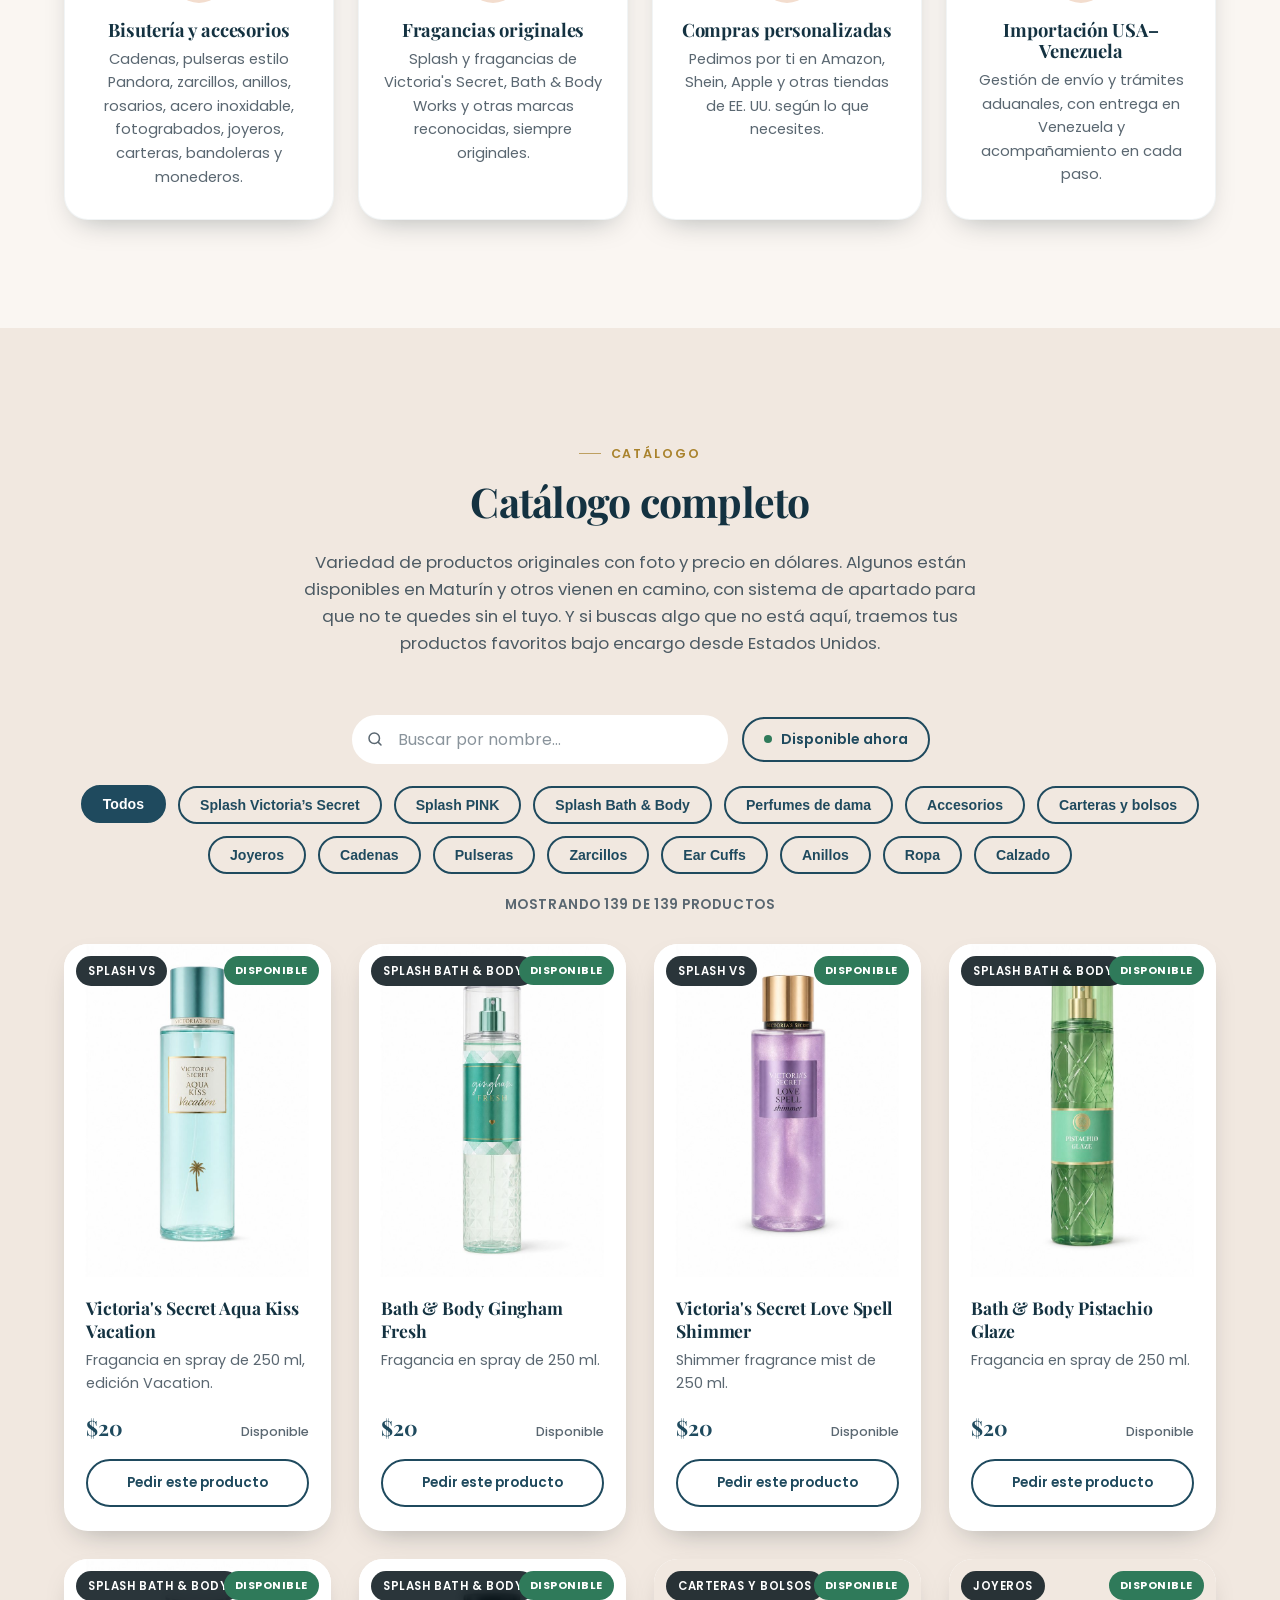
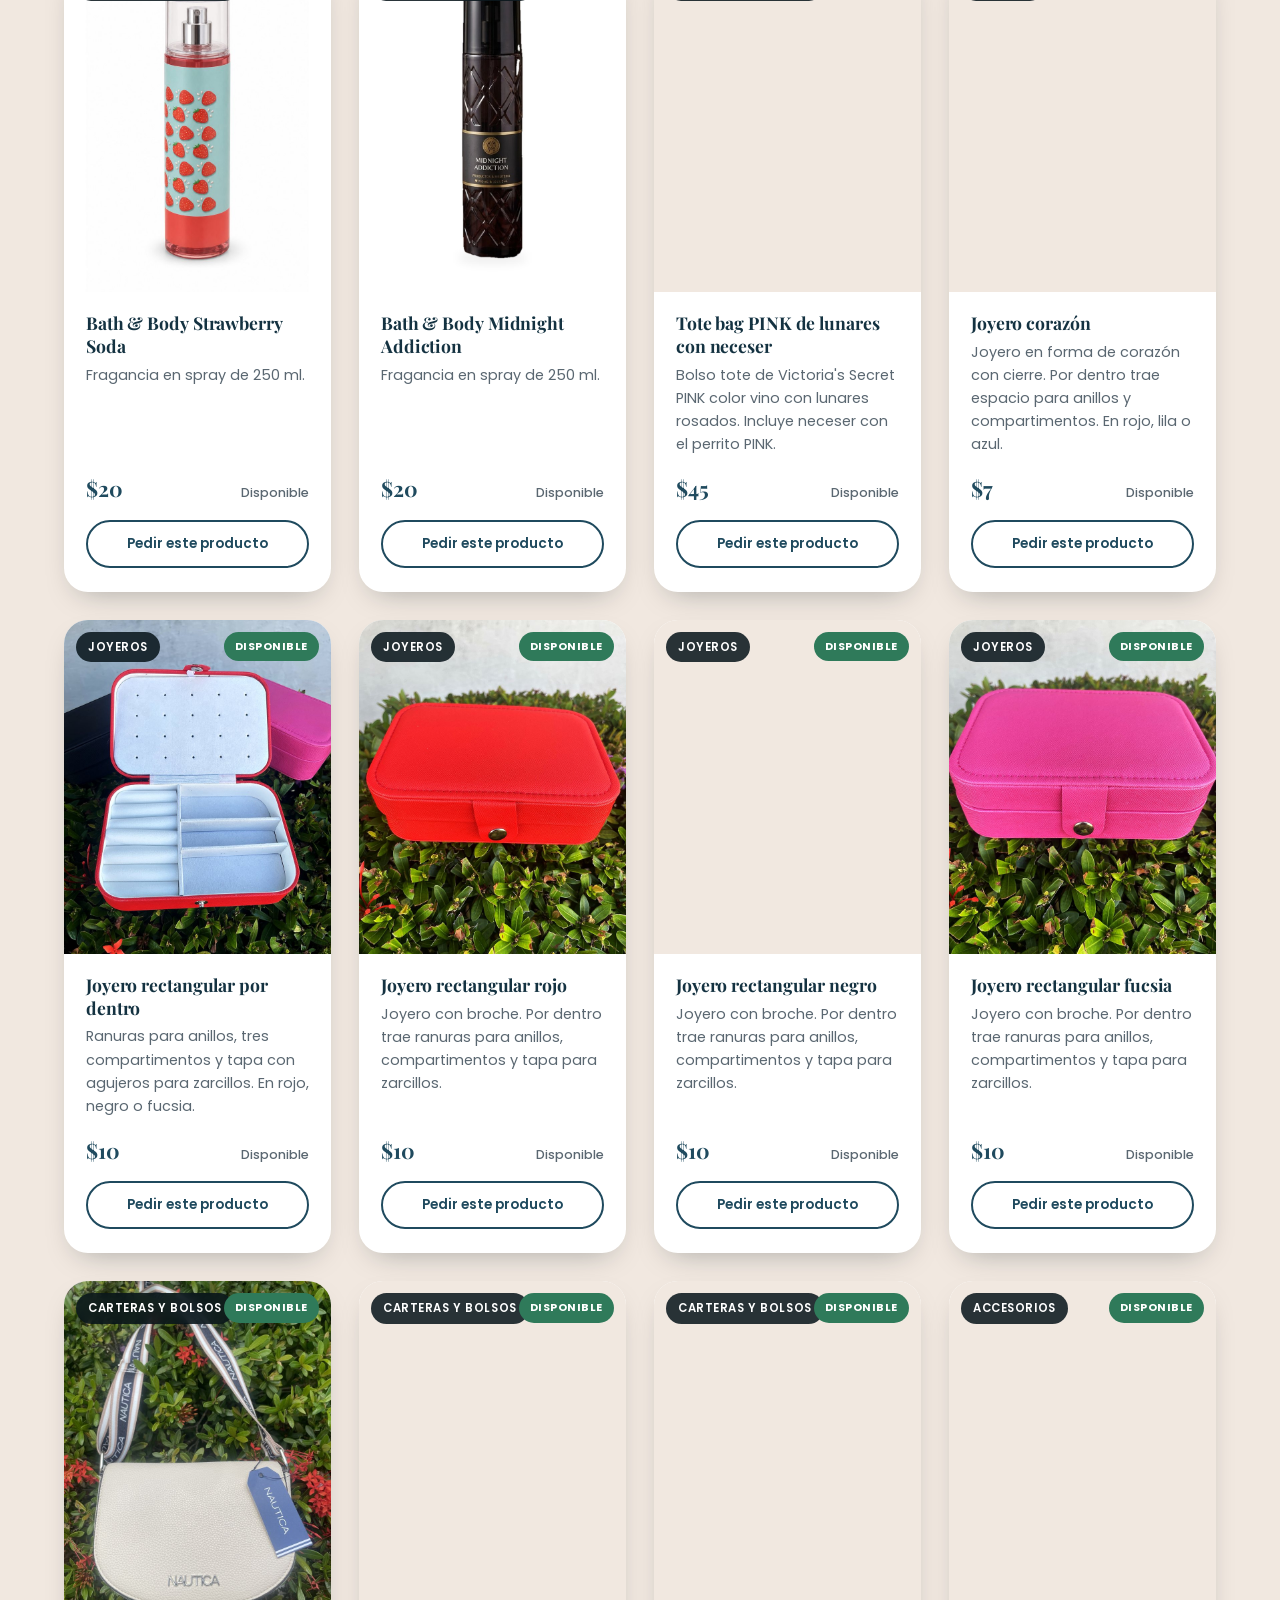
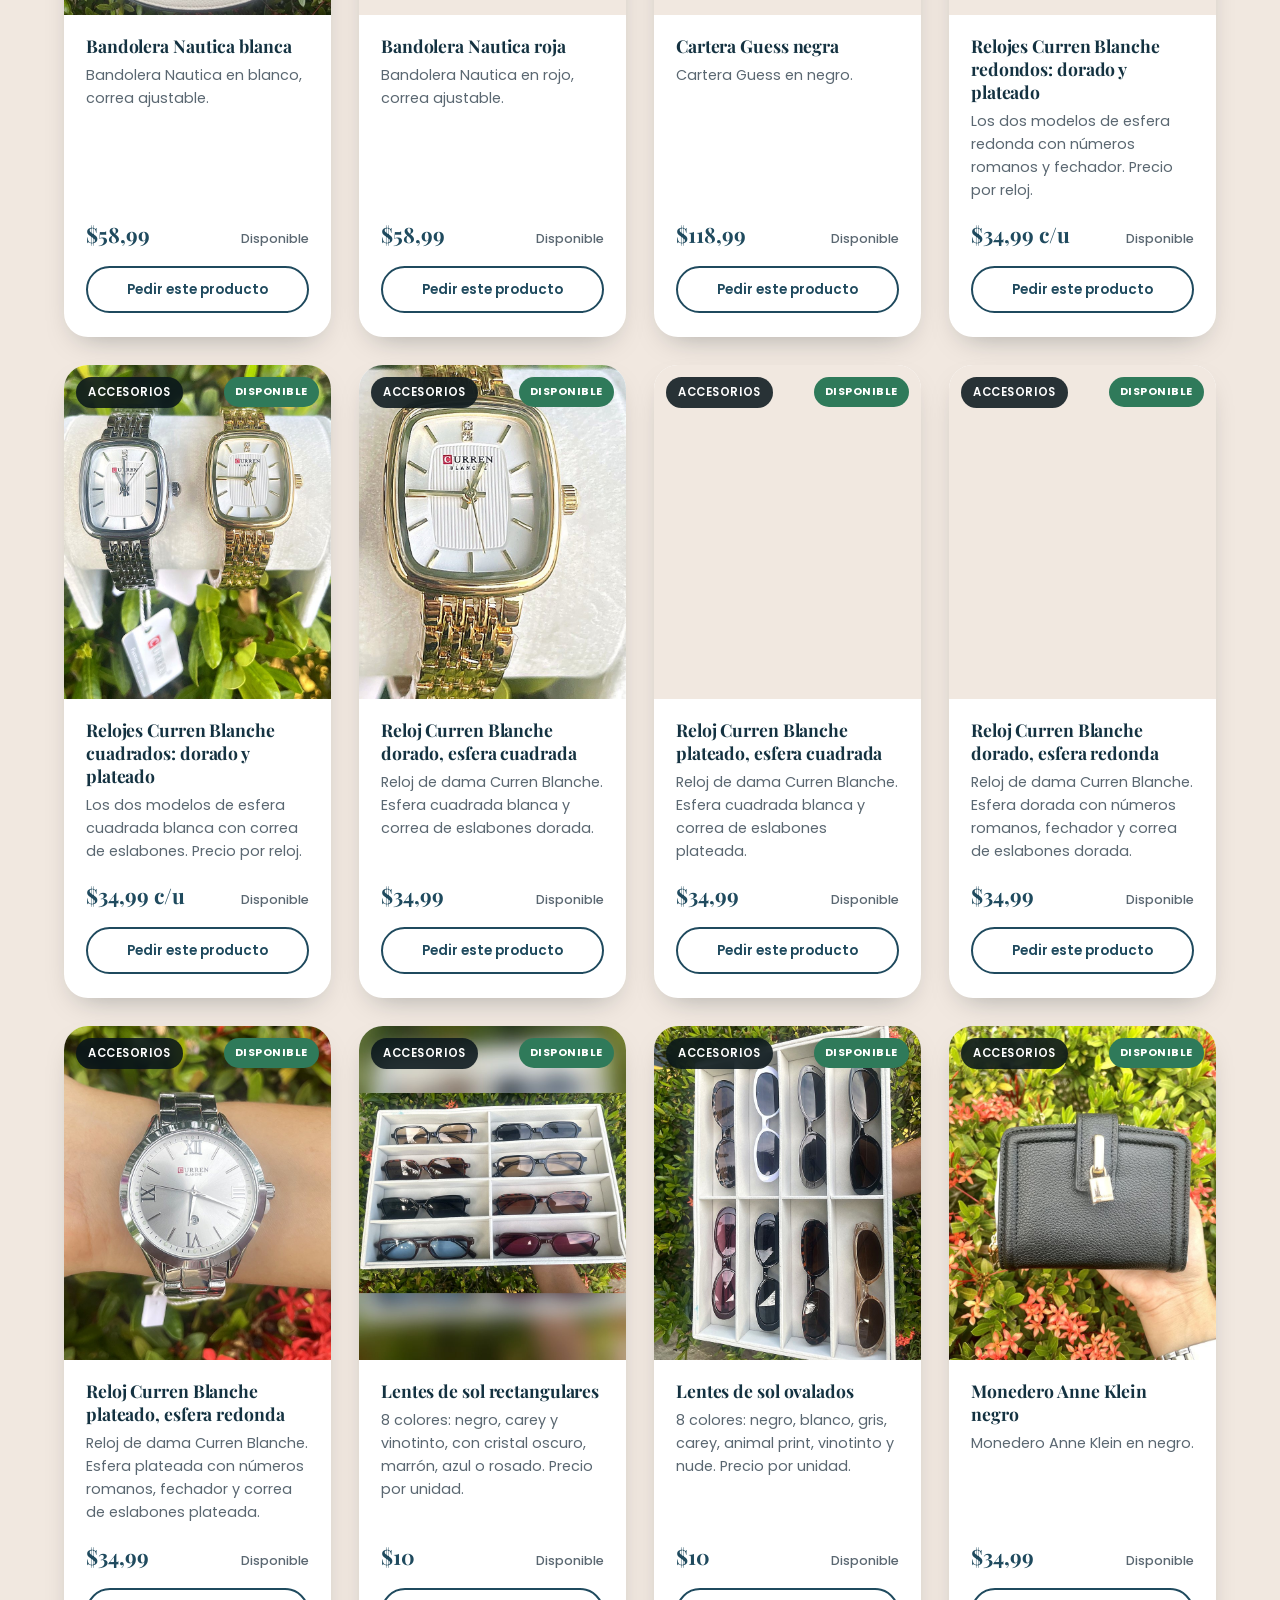
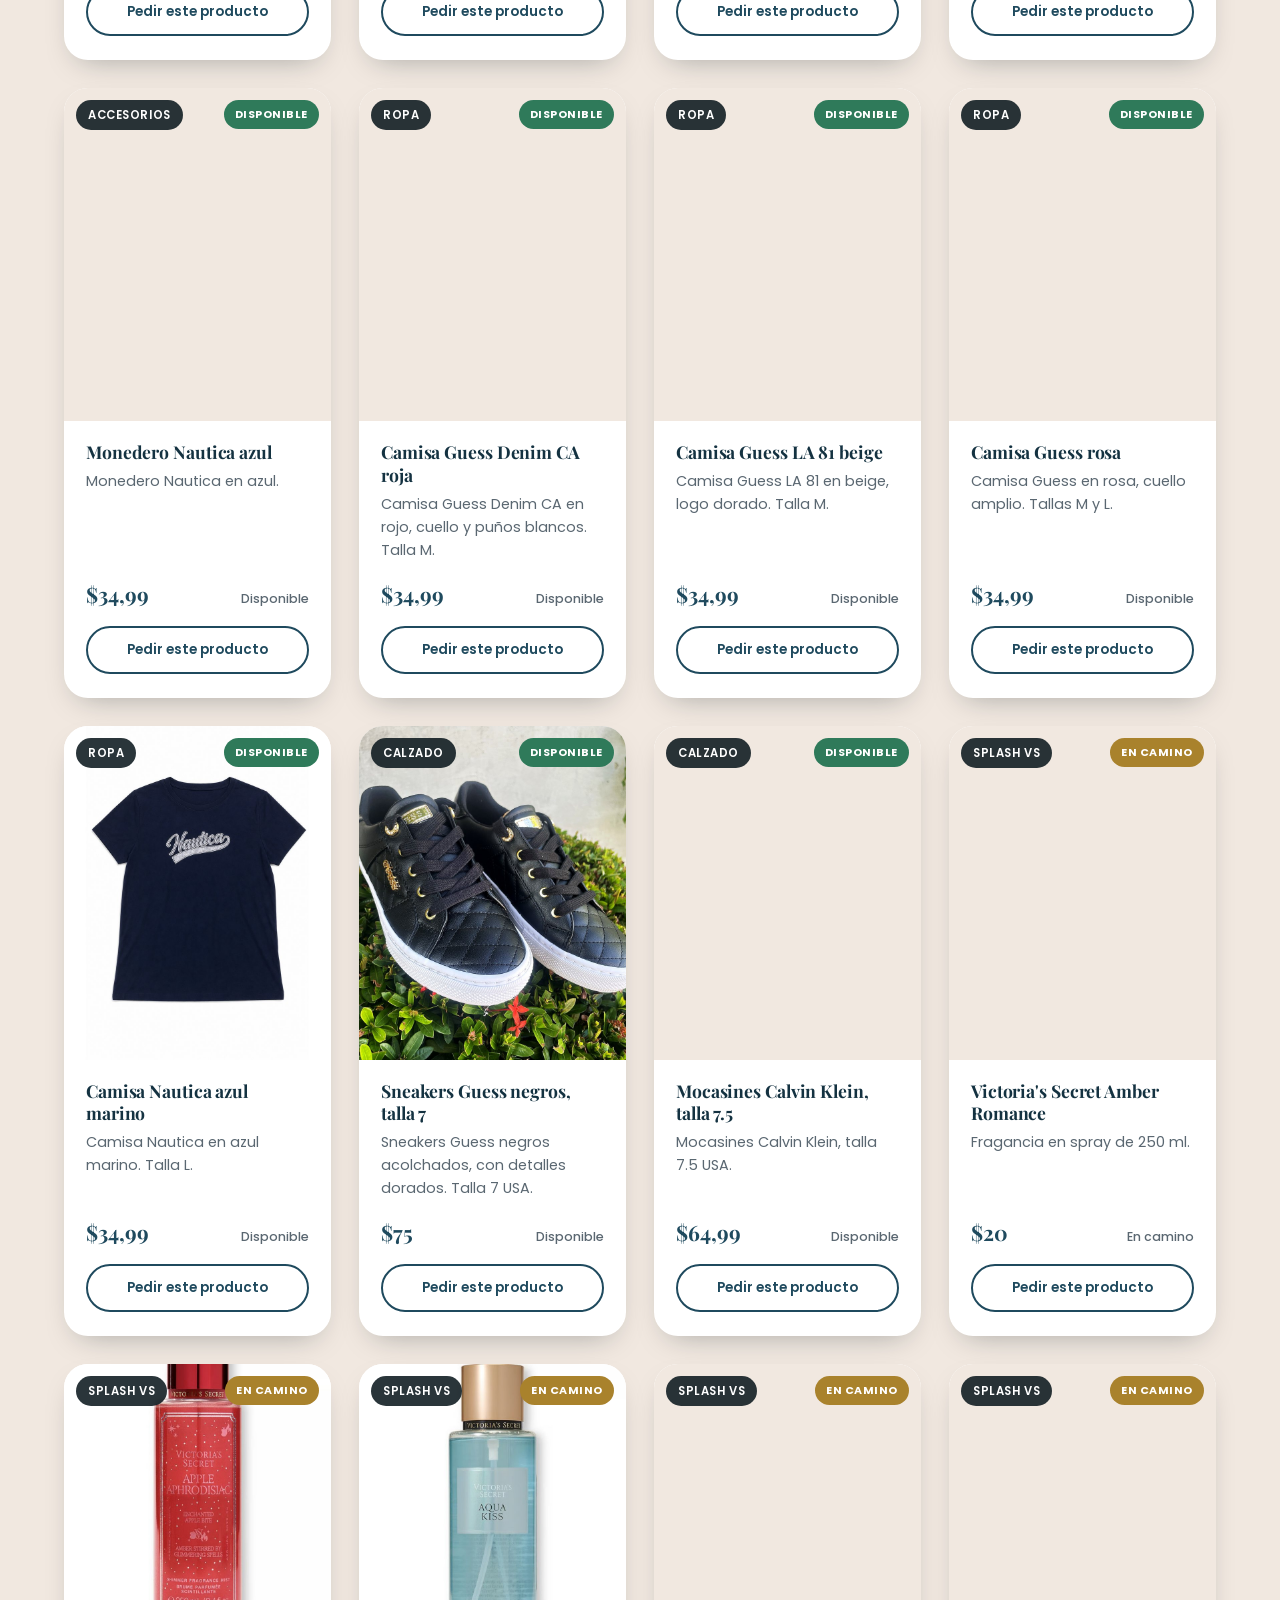
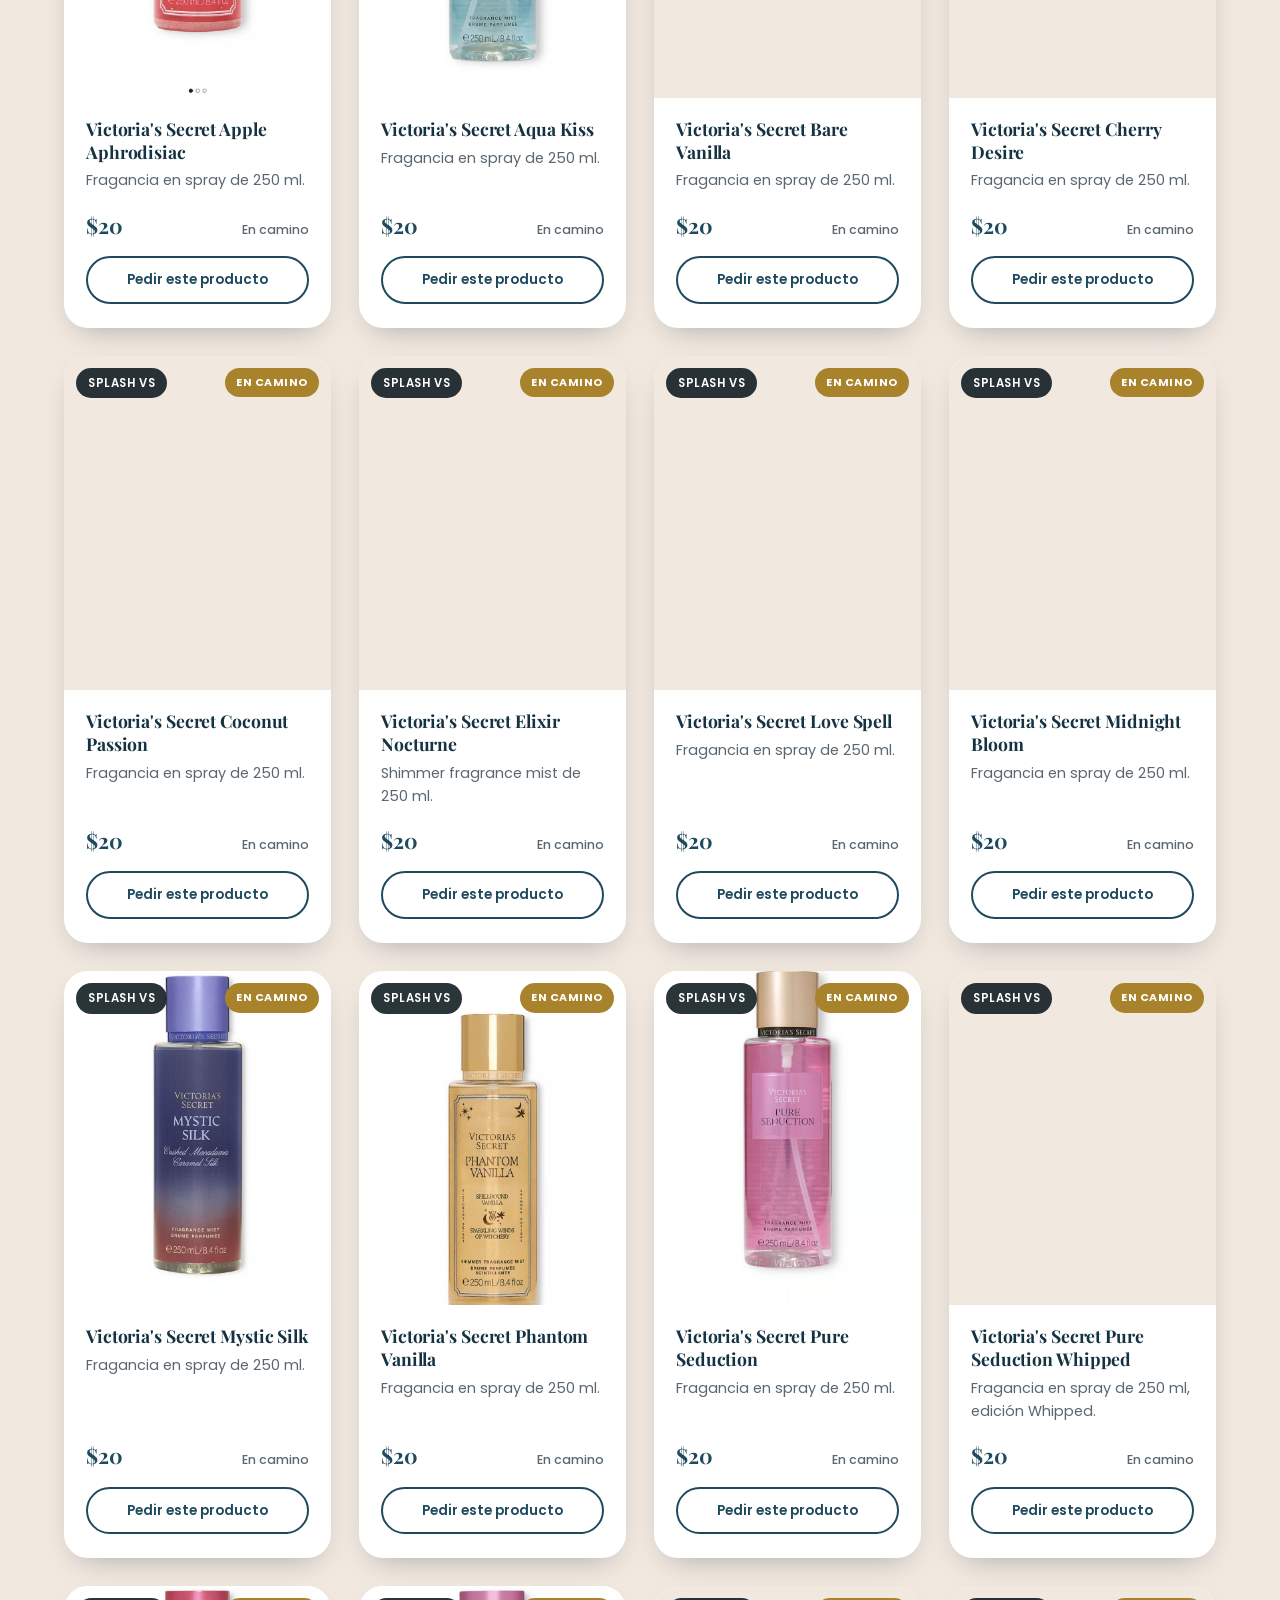
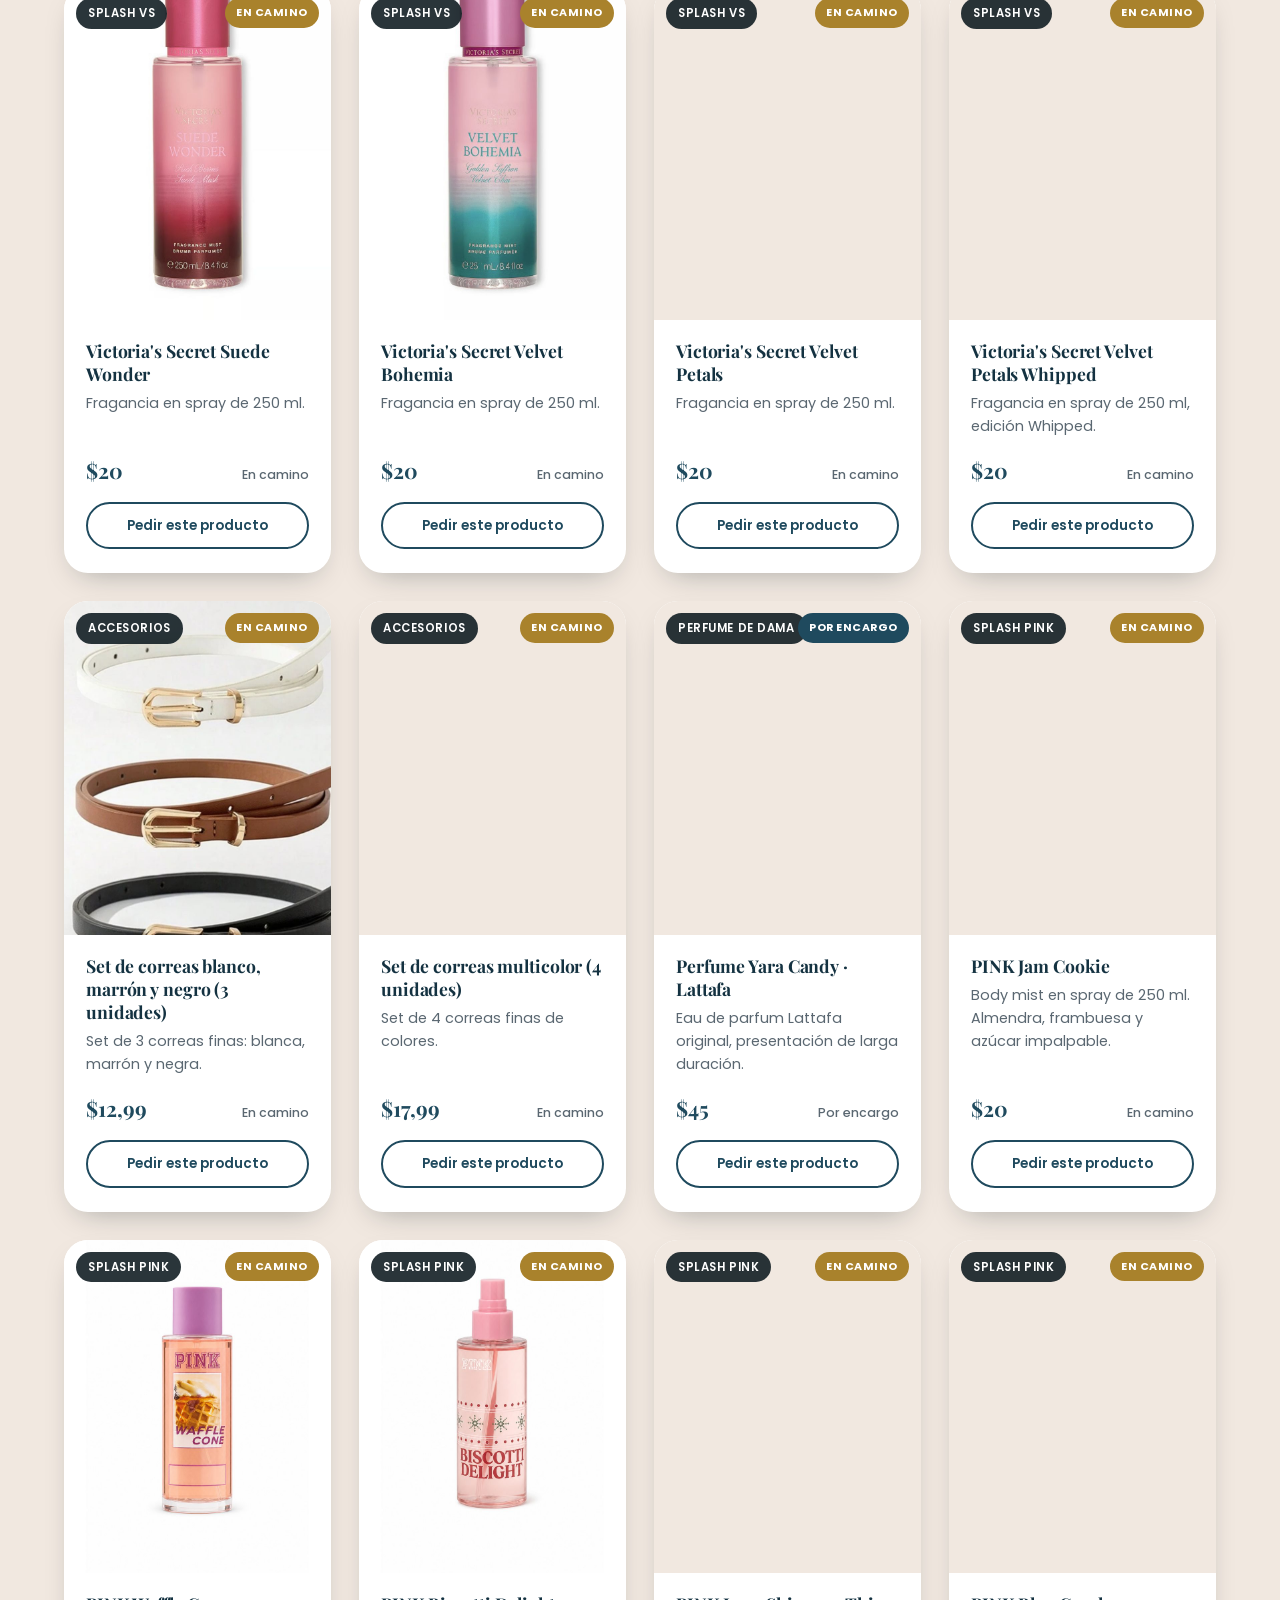
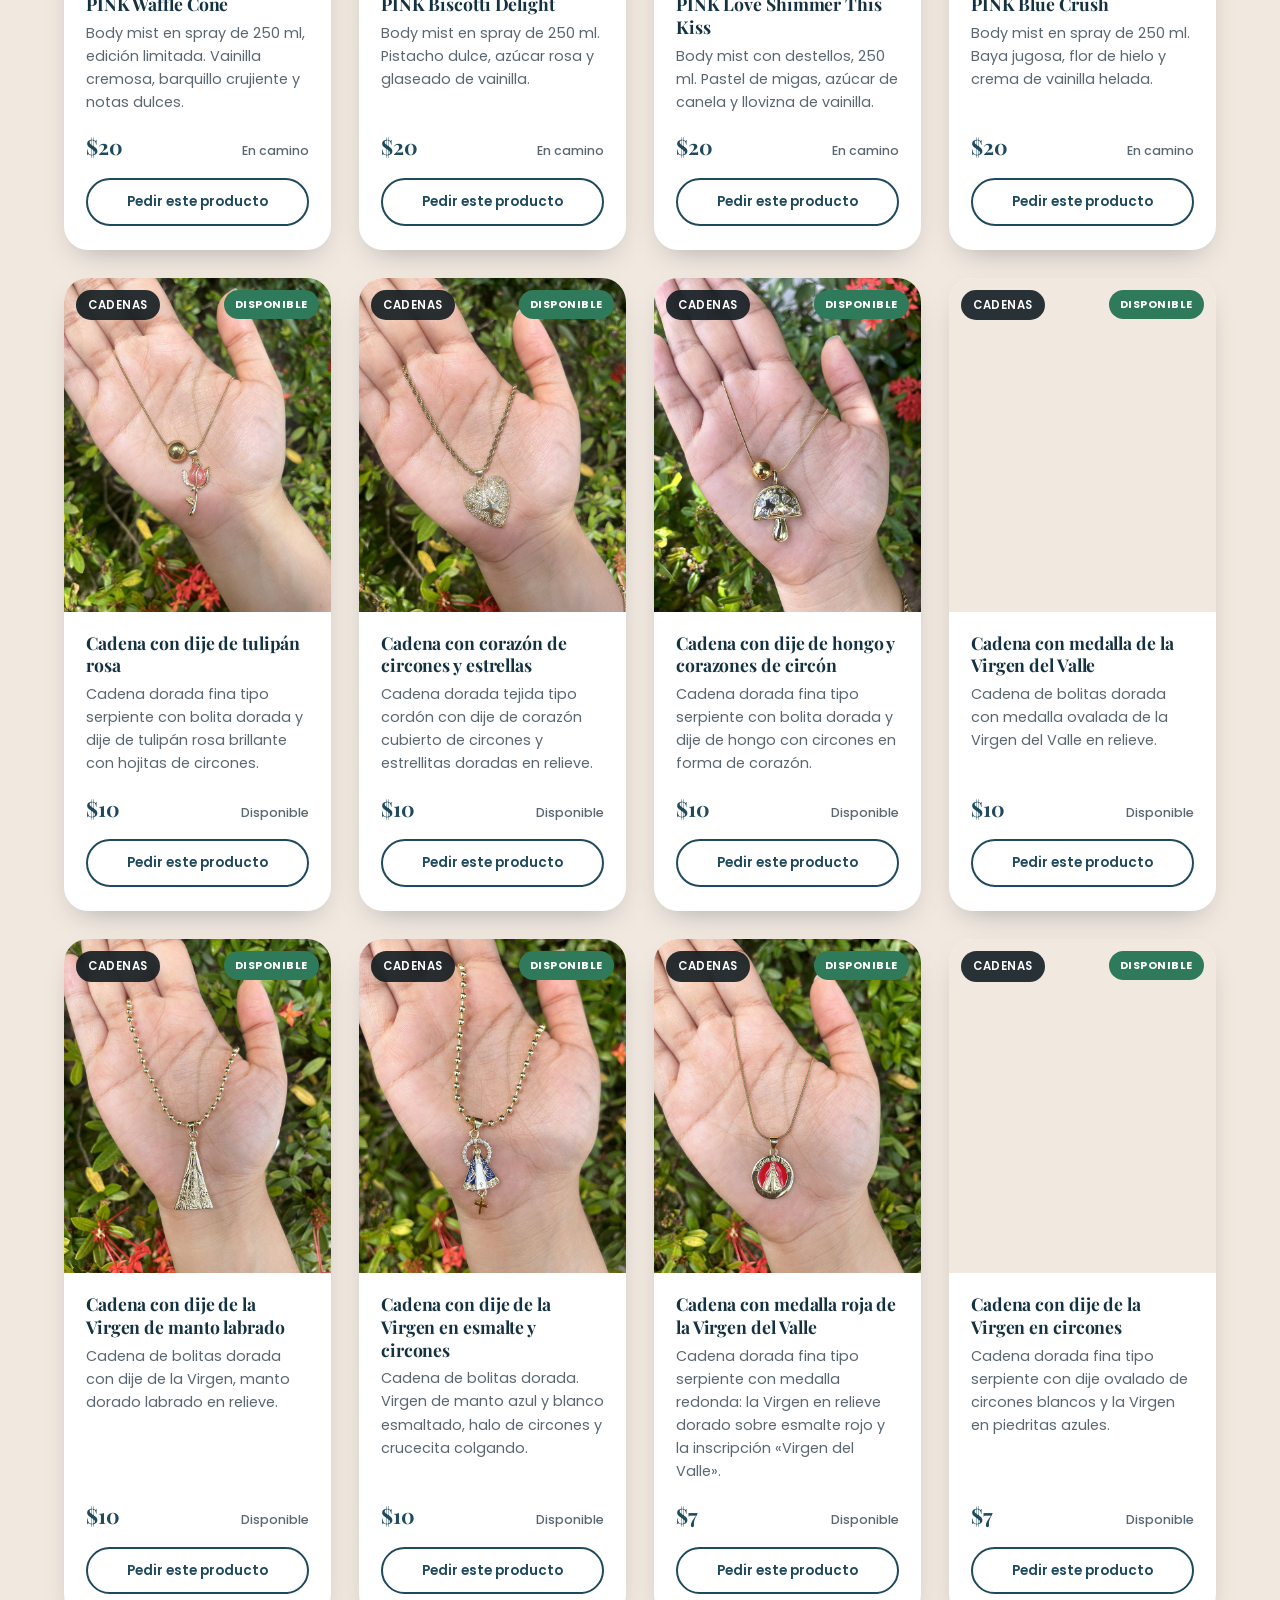
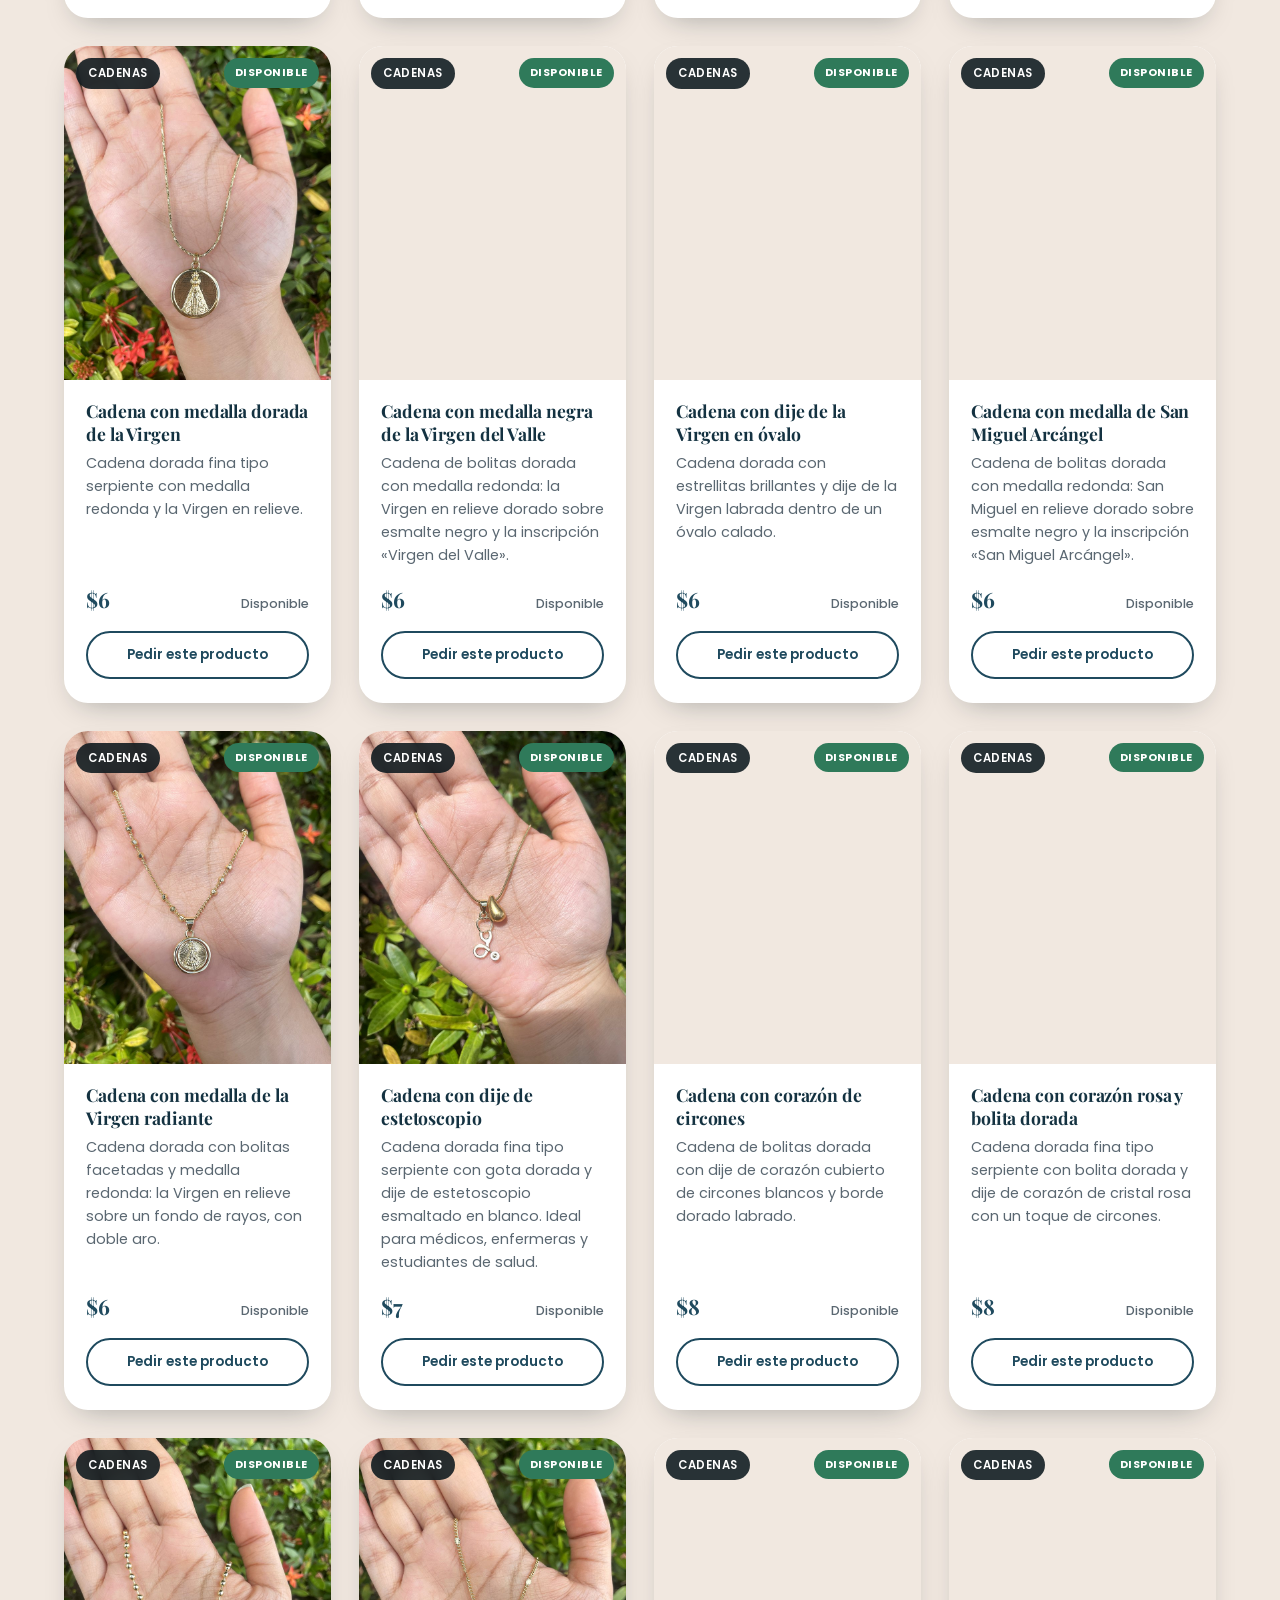
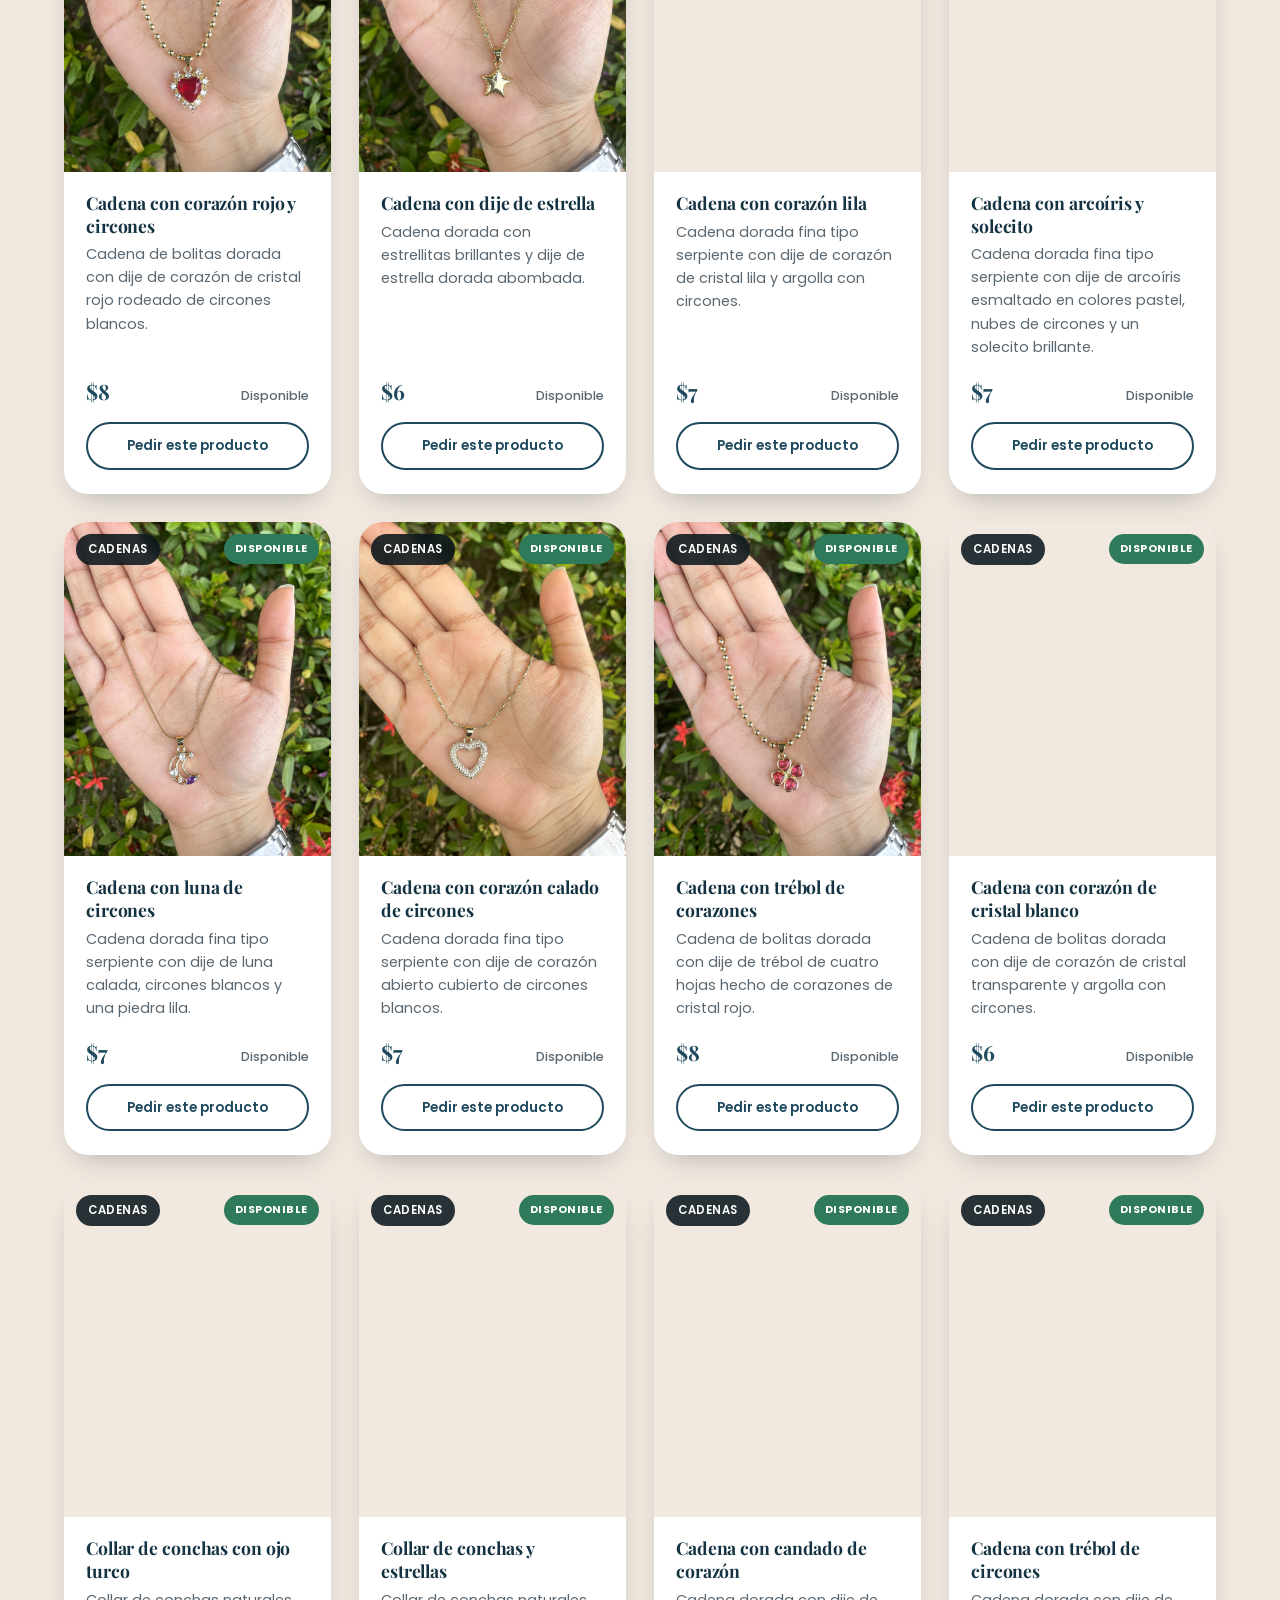
==== commit ba6f121a: "catalogo: tarjetas de relojes Curren juntos (redondos y cuadrados) y fotos retocadas de los cuadrado" ====
--- a/index.html
+++ b/index.html
@@ -222,7 +222,7 @@
         <button class="filter-btn" type="button" data-filter="calzado" aria-pressed="false">Calzado</button>
       </div>
 
-      <p class="catalog-count" id="catalog-count" aria-live="polite">Mostrando 137 de 137 productos</p>
+      <p class="catalog-count" id="catalog-count" aria-live="polite">Mostrando 139 de 139 productos</p>
 
       <div class="product-grid" id="product-grid">
 
@@ -481,11 +481,45 @@
           </div>
         </article>
 
+        <article class="product-card" data-state="disponible" data-category="accesorios" data-sku="ACC-RELOJ-CURREN-REDONDOS">
+          <div class="product-media">
+            <span class="product-tag">Accesorios</span>
+            <span class="product-state product-state--disponible">Disponible</span>
+            <img src="assets/catalogo/acc-reloj-curren-redondos-juntos.jpg" alt="Relojes Curren Blanche redondos: dorado y plateado" loading="lazy" decoding="async" width="800" height="1000" />
+          </div>
+          <div class="product-body">
+            <h3>Relojes Curren Blanche redondos: dorado y plateado</h3>
+            <p>Los dos modelos de esfera redonda con números romanos y fechador. Precio por reloj.</p>
+            <div class="product-meta">
+              <span class="product-price">$34,99 c/u</span>
+              <span class="product-availability">Disponible</span>
+            </div>
+            <a class="product-cta" href="https://wa.me/584249533311?text=Hola%20Luna%20Store%2C%20me%20interesa%3A%20Relojes%20Curren%20Blanche%20redondos%3A%20dorado%20y%20plateado%20%28ACC-RELOJ-CURREN-REDONDOS%29" target="_blank" rel="noopener noreferrer">Pedir este producto</a>
+          </div>
+        </article>
+
+        <article class="product-card" data-state="disponible" data-category="accesorios" data-sku="ACC-RELOJ-CURREN-CUADRADOS">
+          <div class="product-media">
+            <span class="product-tag">Accesorios</span>
+            <span class="product-state product-state--disponible">Disponible</span>
+            <img src="assets/catalogo/acc-reloj-curren-cuadrados-juntos.jpg" alt="Relojes Curren Blanche cuadrados: dorado y plateado" loading="lazy" decoding="async" width="800" height="1000" />
+          </div>
+          <div class="product-body">
+            <h3>Relojes Curren Blanche cuadrados: dorado y plateado</h3>
+            <p>Los dos modelos de esfera cuadrada blanca con correa de eslabones. Precio por reloj.</p>
+            <div class="product-meta">
+              <span class="product-price">$34,99 c/u</span>
+              <span class="product-availability">Disponible</span>
+            </div>
+            <a class="product-cta" href="https://wa.me/584249533311?text=Hola%20Luna%20Store%2C%20me%20interesa%3A%20Relojes%20Curren%20Blanche%20cuadrados%3A%20dorado%20y%20plateado%20%28ACC-RELOJ-CURREN-CUADRADOS%29" target="_blank" rel="noopener noreferrer">Pedir este producto</a>
+          </div>
+        </article>
+
         <article class="product-card" data-state="disponible" data-category="accesorios" data-sku="ACC-RELOJ-CURREN-ORO-CUAD">
           <div class="product-media">
             <span class="product-tag">Accesorios</span>
             <span class="product-state product-state--disponible">Disponible</span>
-            <img src="assets/catalogo/acc-reloj-curren-oro-cuad-real.jpg" alt="Reloj Curren Blanche dorado, esfera cuadrada" loading="lazy" decoding="async" width="800" height="1000" />
+            <img src="assets/catalogo/acc-reloj-curren-oro-cuad-real.jpg?v=2" alt="Reloj Curren Blanche dorado, esfera cuadrada" loading="lazy" decoding="async" width="800" height="1000" />
           </div>
           <div class="product-body">
             <h3>Reloj Curren Blanche dorado, esfera cuadrada</h3>
@@ -502,7 +536,7 @@
           <div class="product-media">
             <span class="product-tag">Accesorios</span>
             <span class="product-state product-state--disponible">Disponible</span>
-            <img src="assets/catalogo/acc-reloj-curren-plata-cuad-real.jpg" alt="Reloj Curren Blanche plateado, esfera cuadrada" loading="lazy" decoding="async" width="800" height="1000" />
+            <img src="assets/catalogo/acc-reloj-curren-plata-cuad-real.jpg?v=2" alt="Reloj Curren Blanche plateado, esfera cuadrada" loading="lazy" decoding="async" width="800" height="1000" />
           </div>
           <div class="product-body">
             <h3>Reloj Curren Blanche plateado, esfera cuadrada</h3>
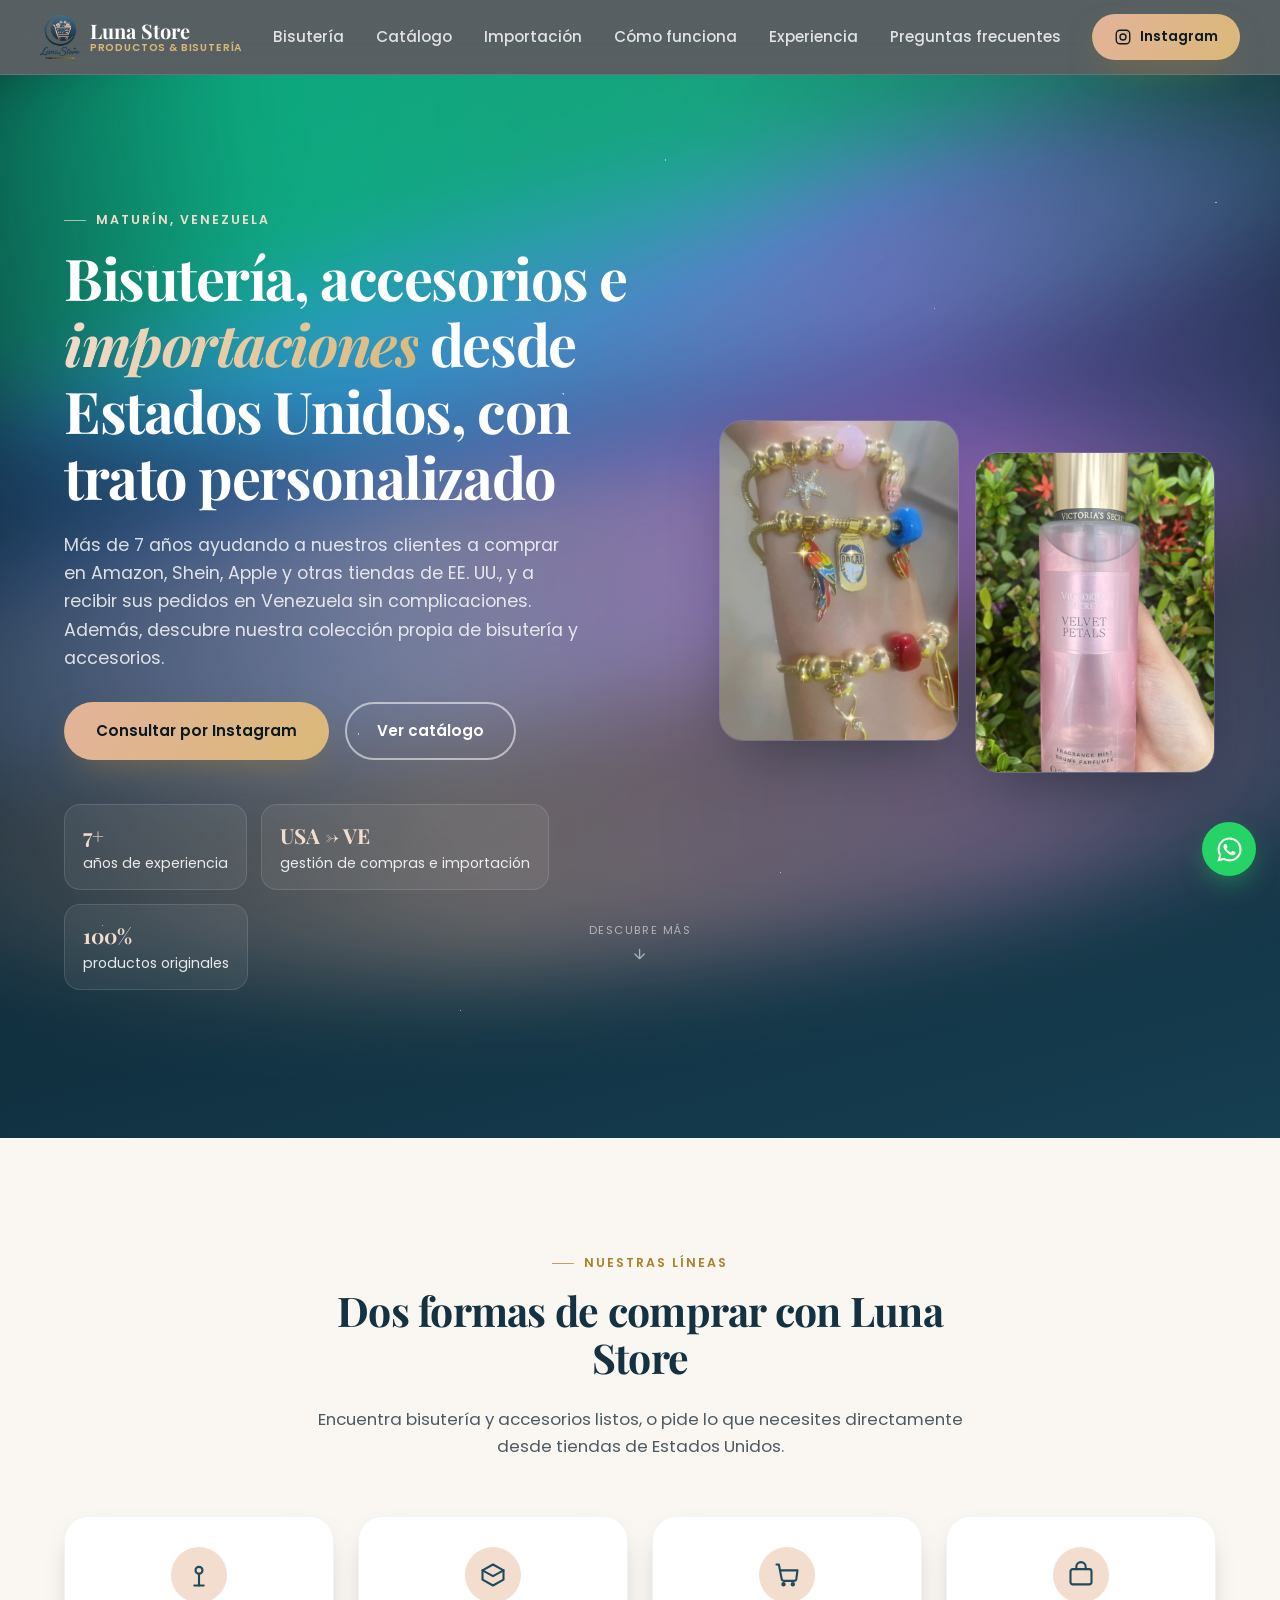
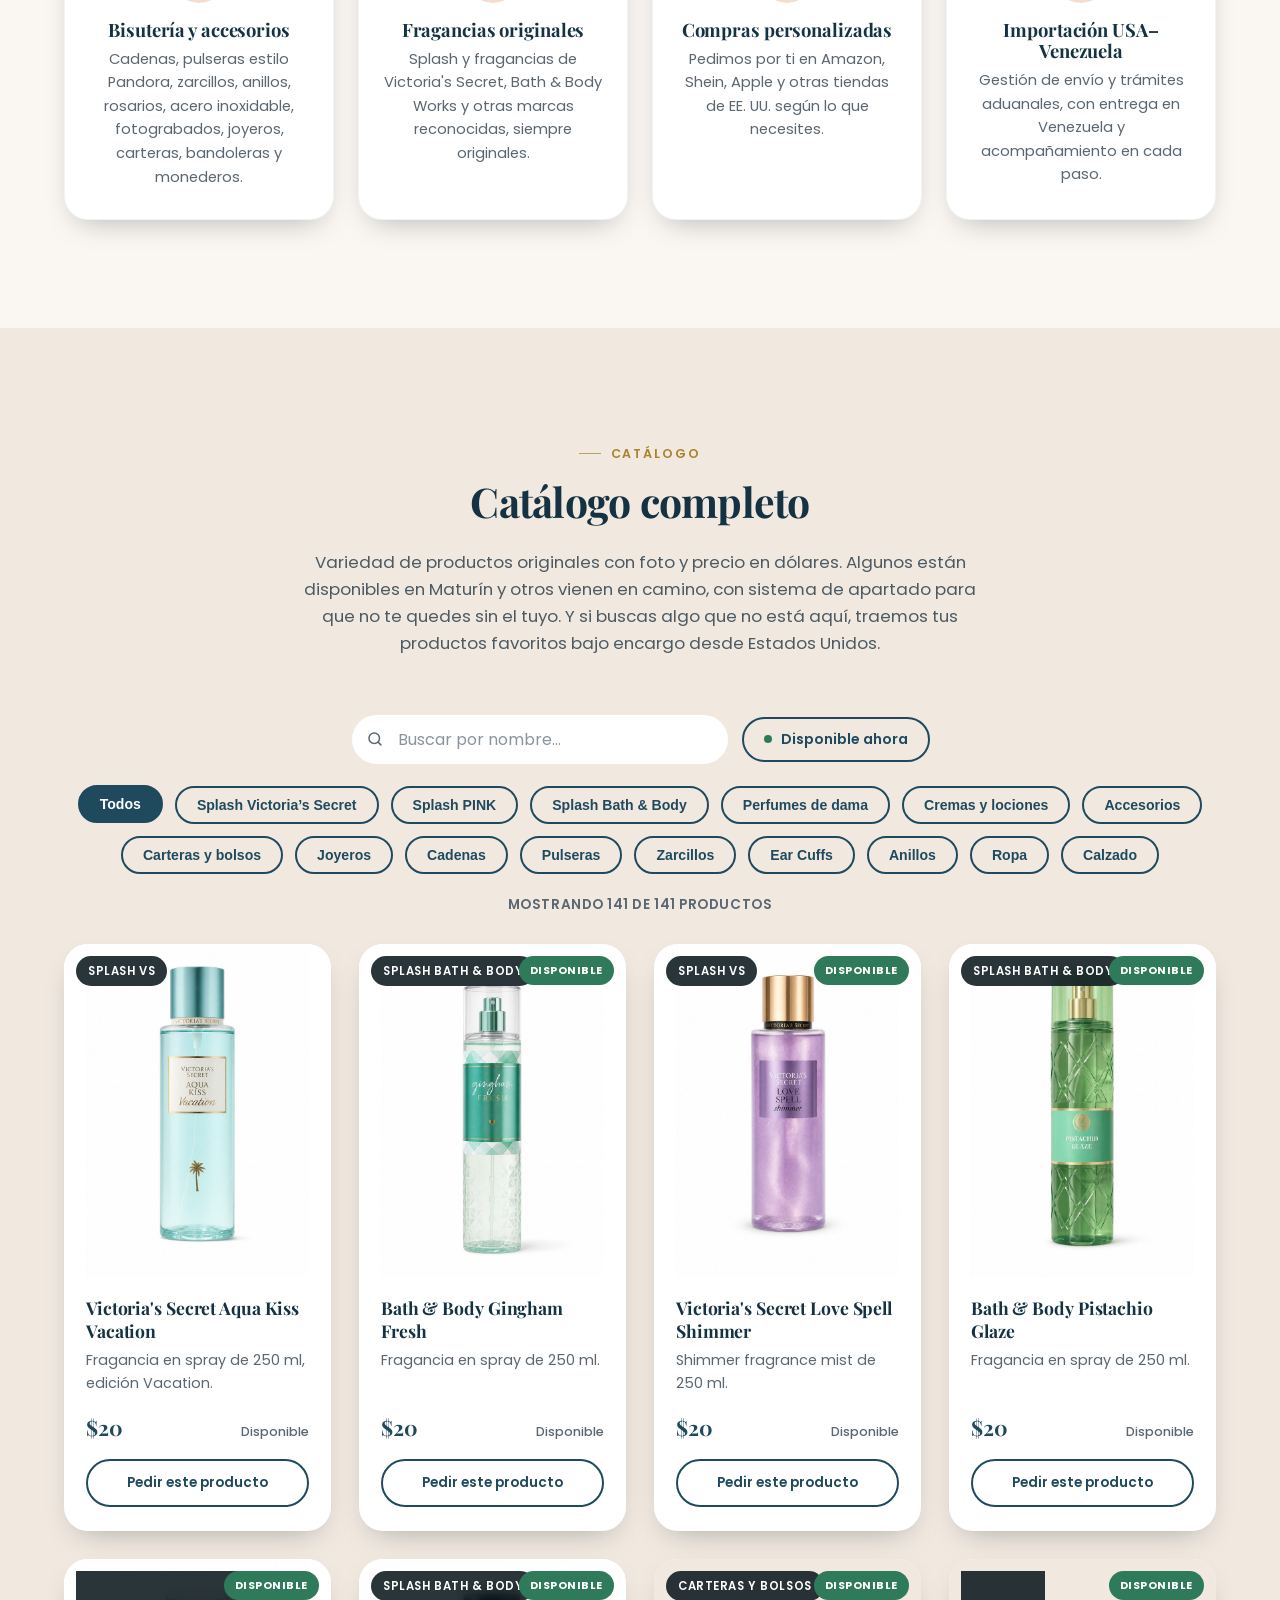
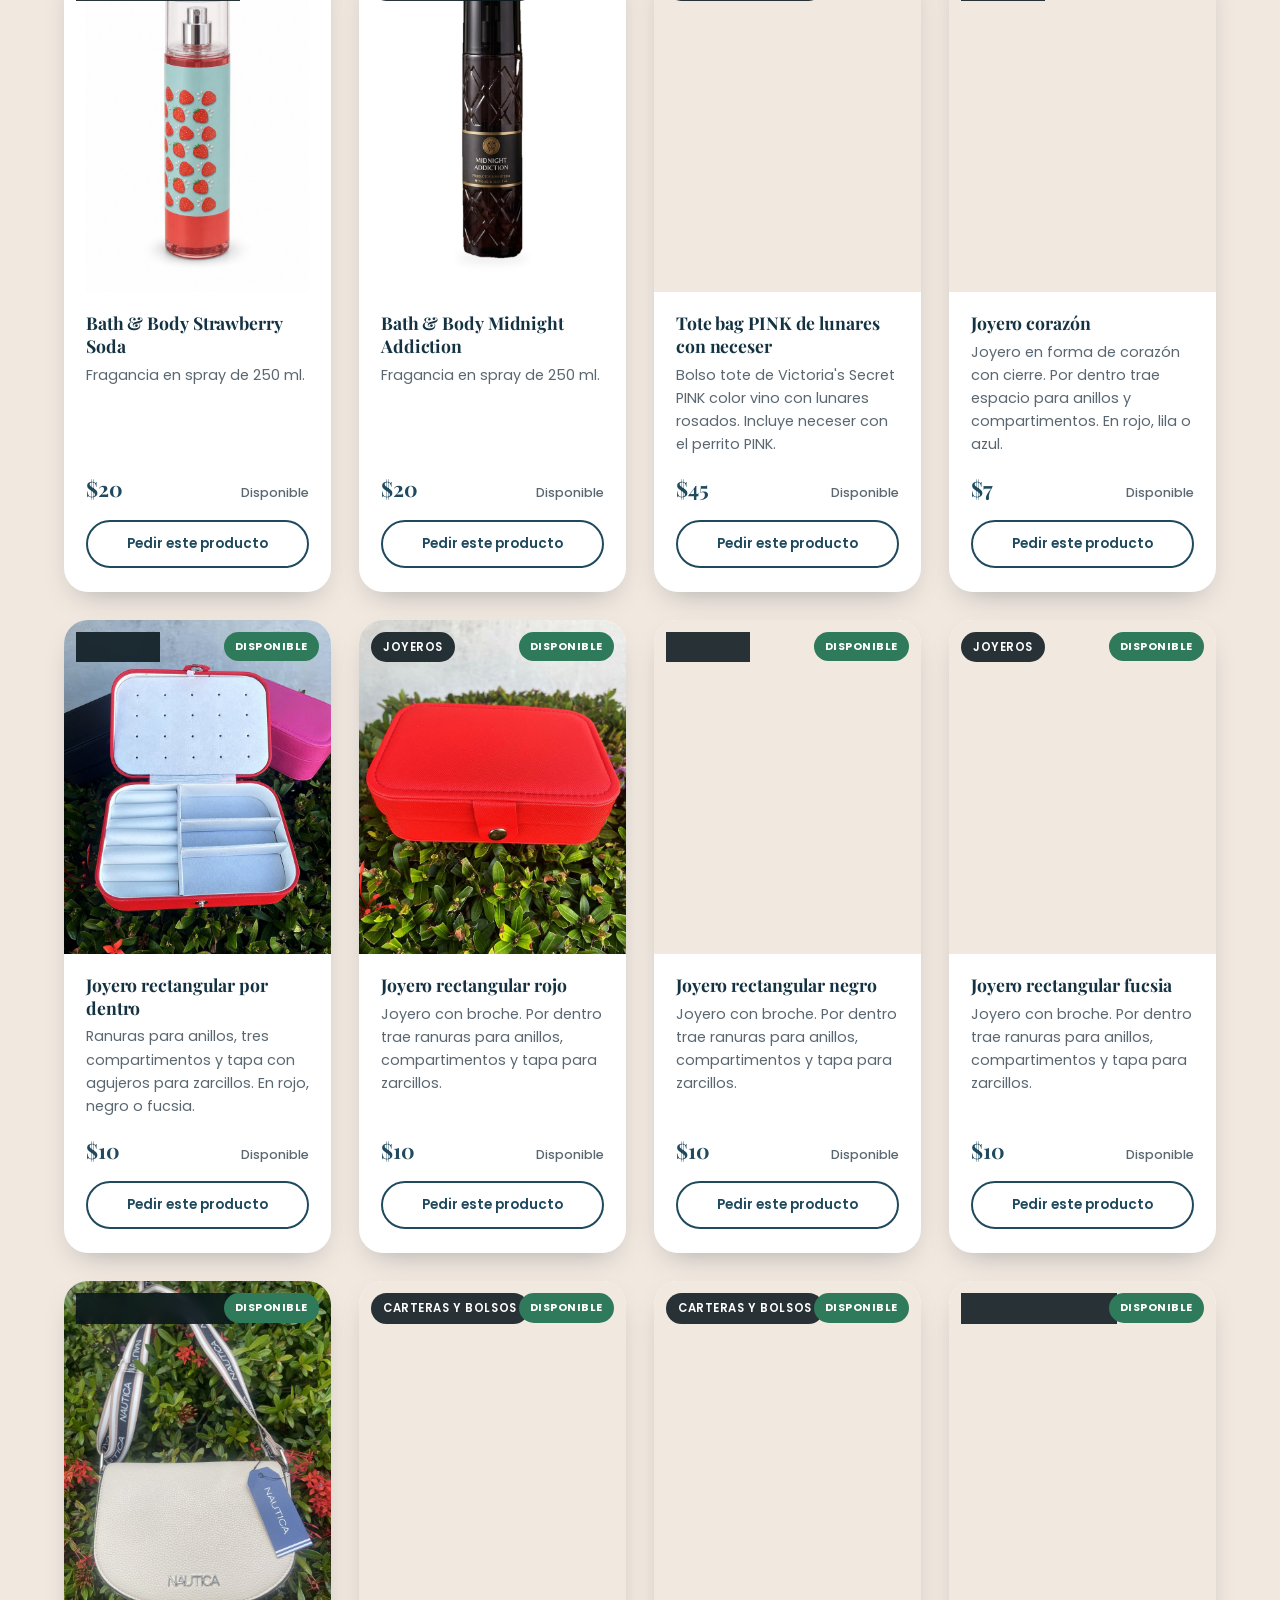
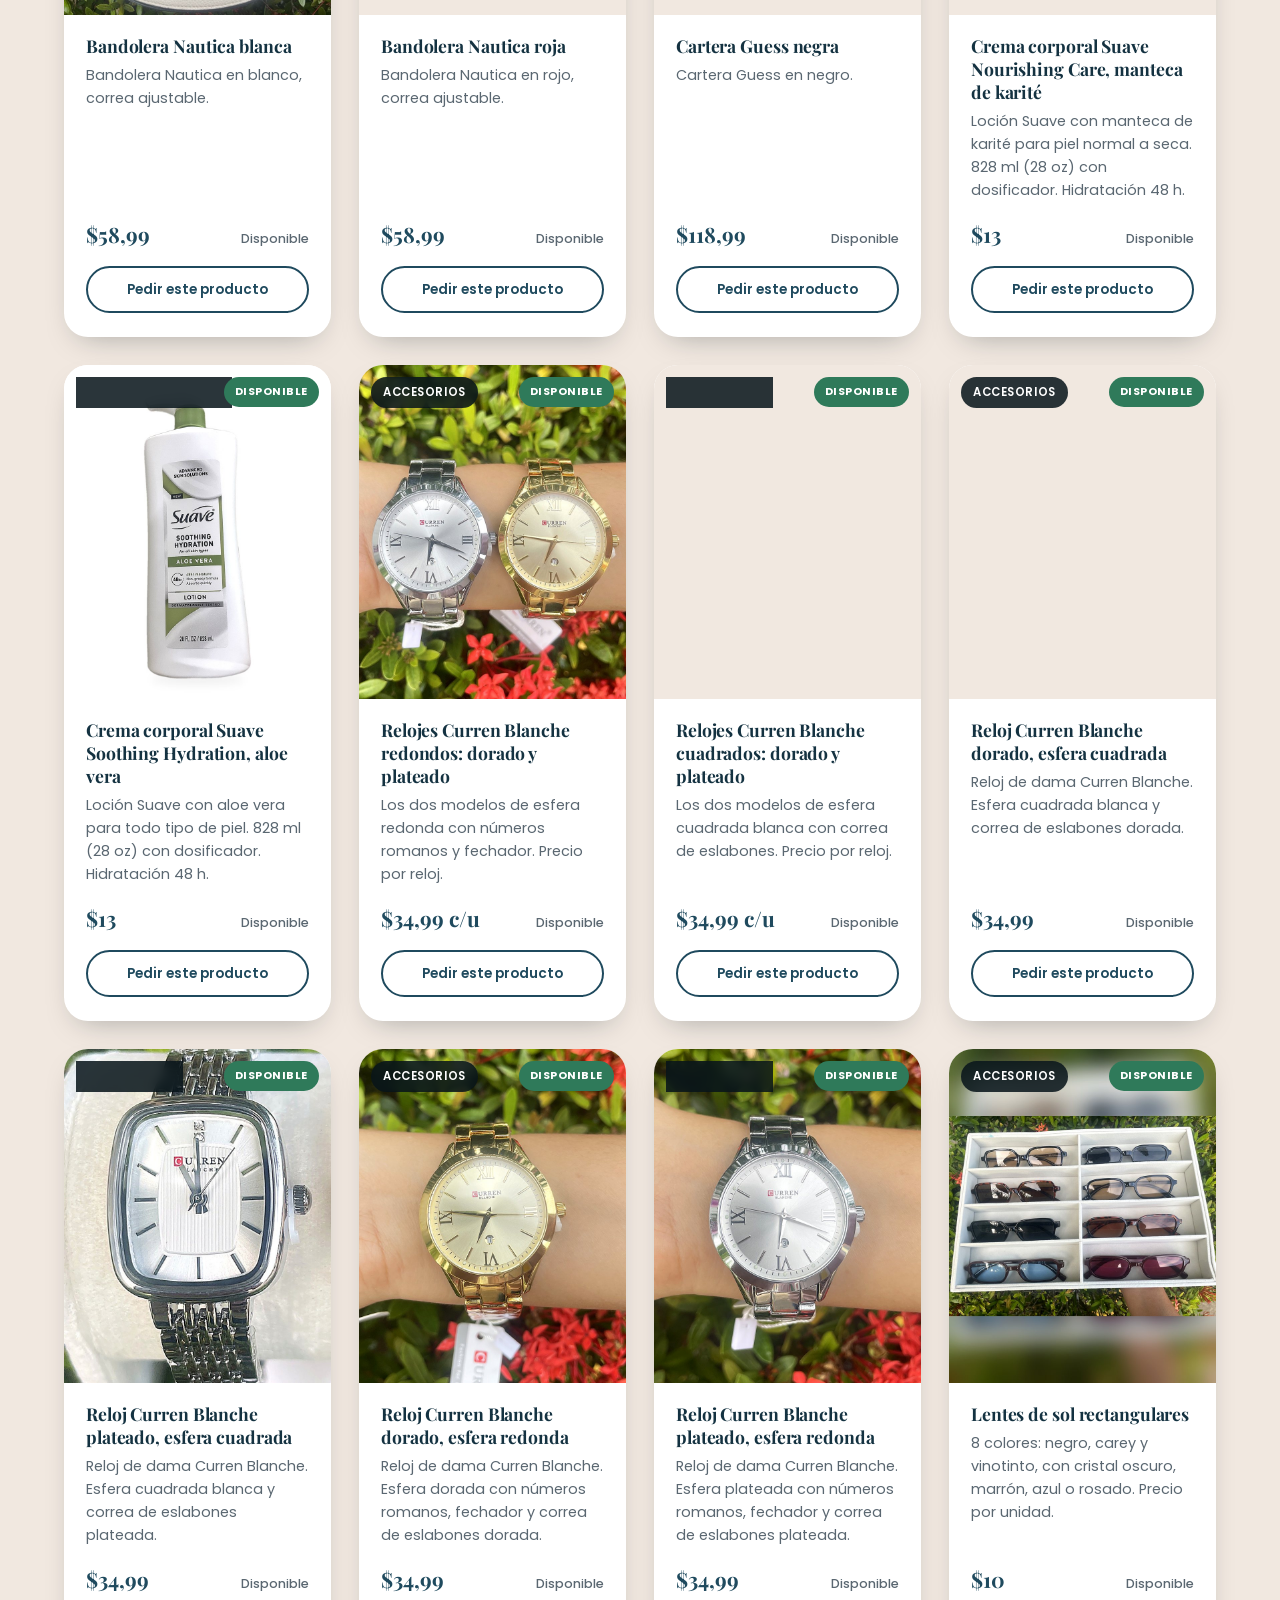
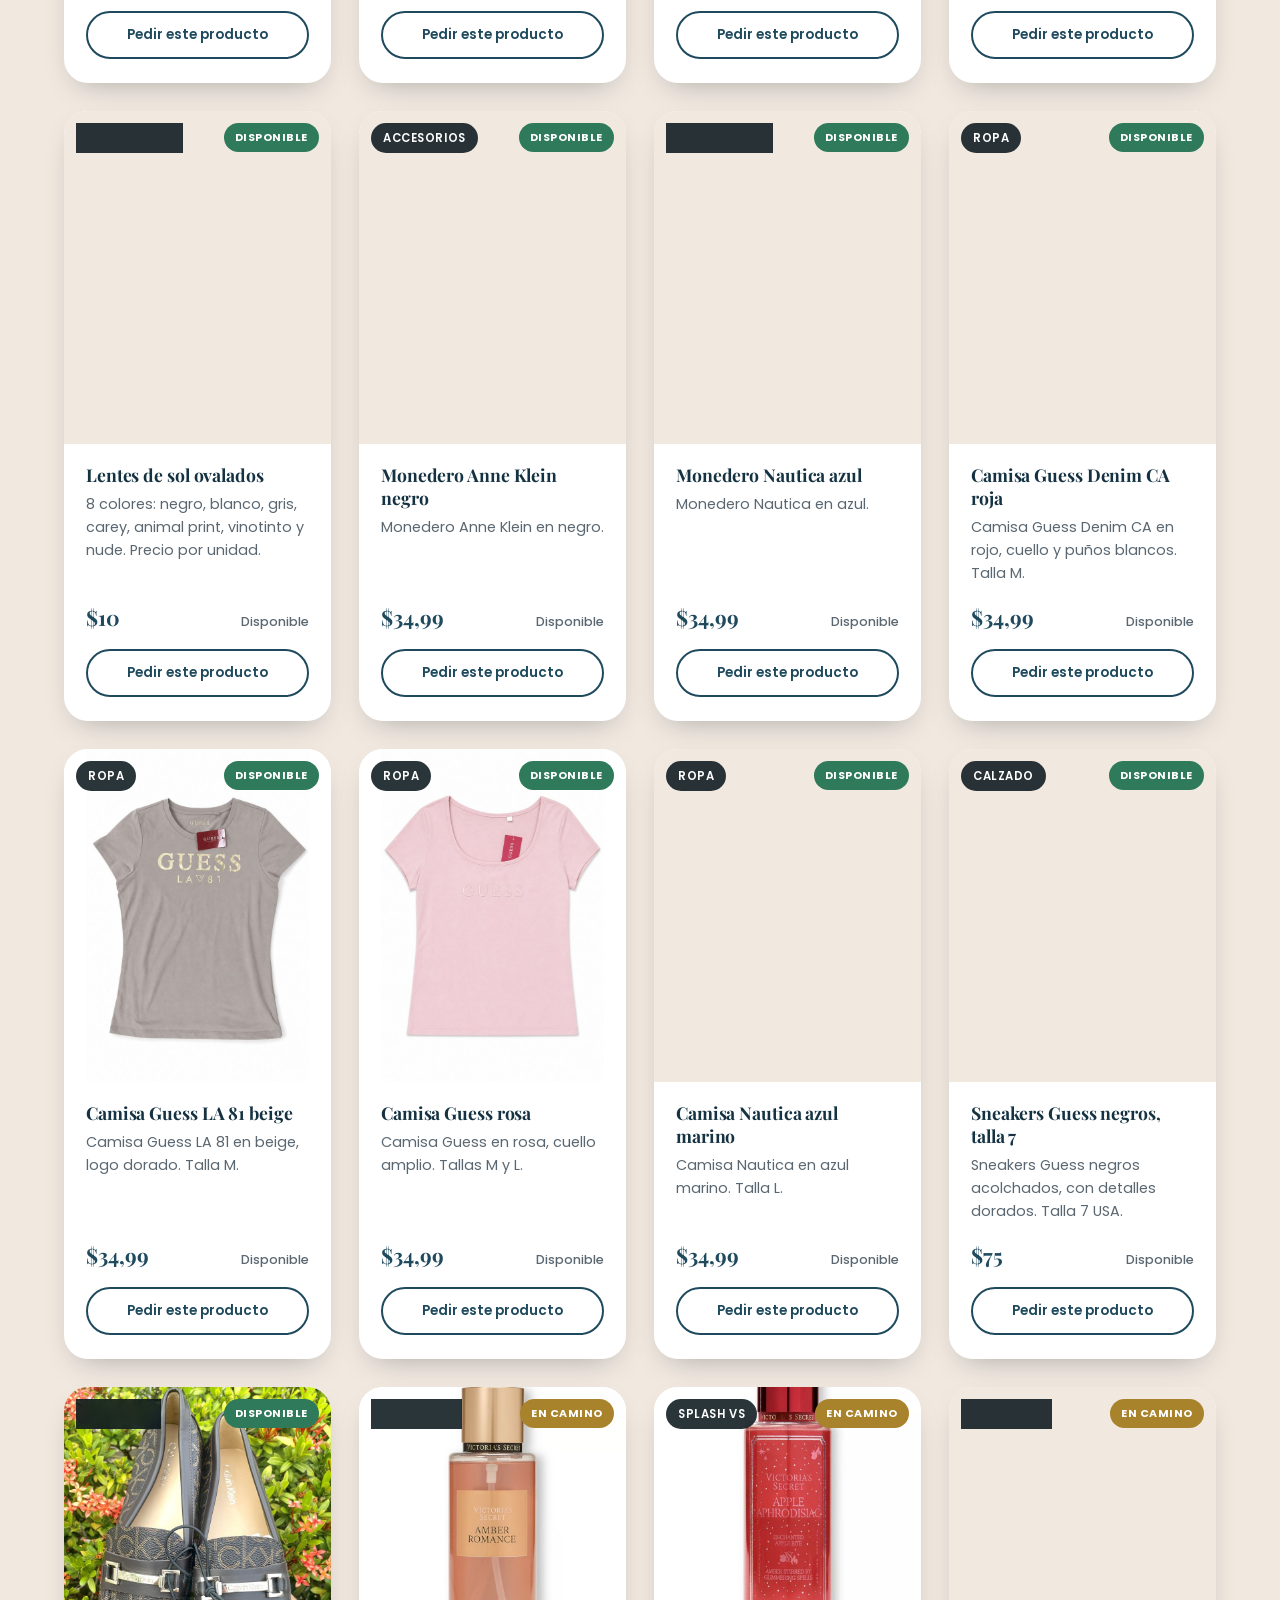
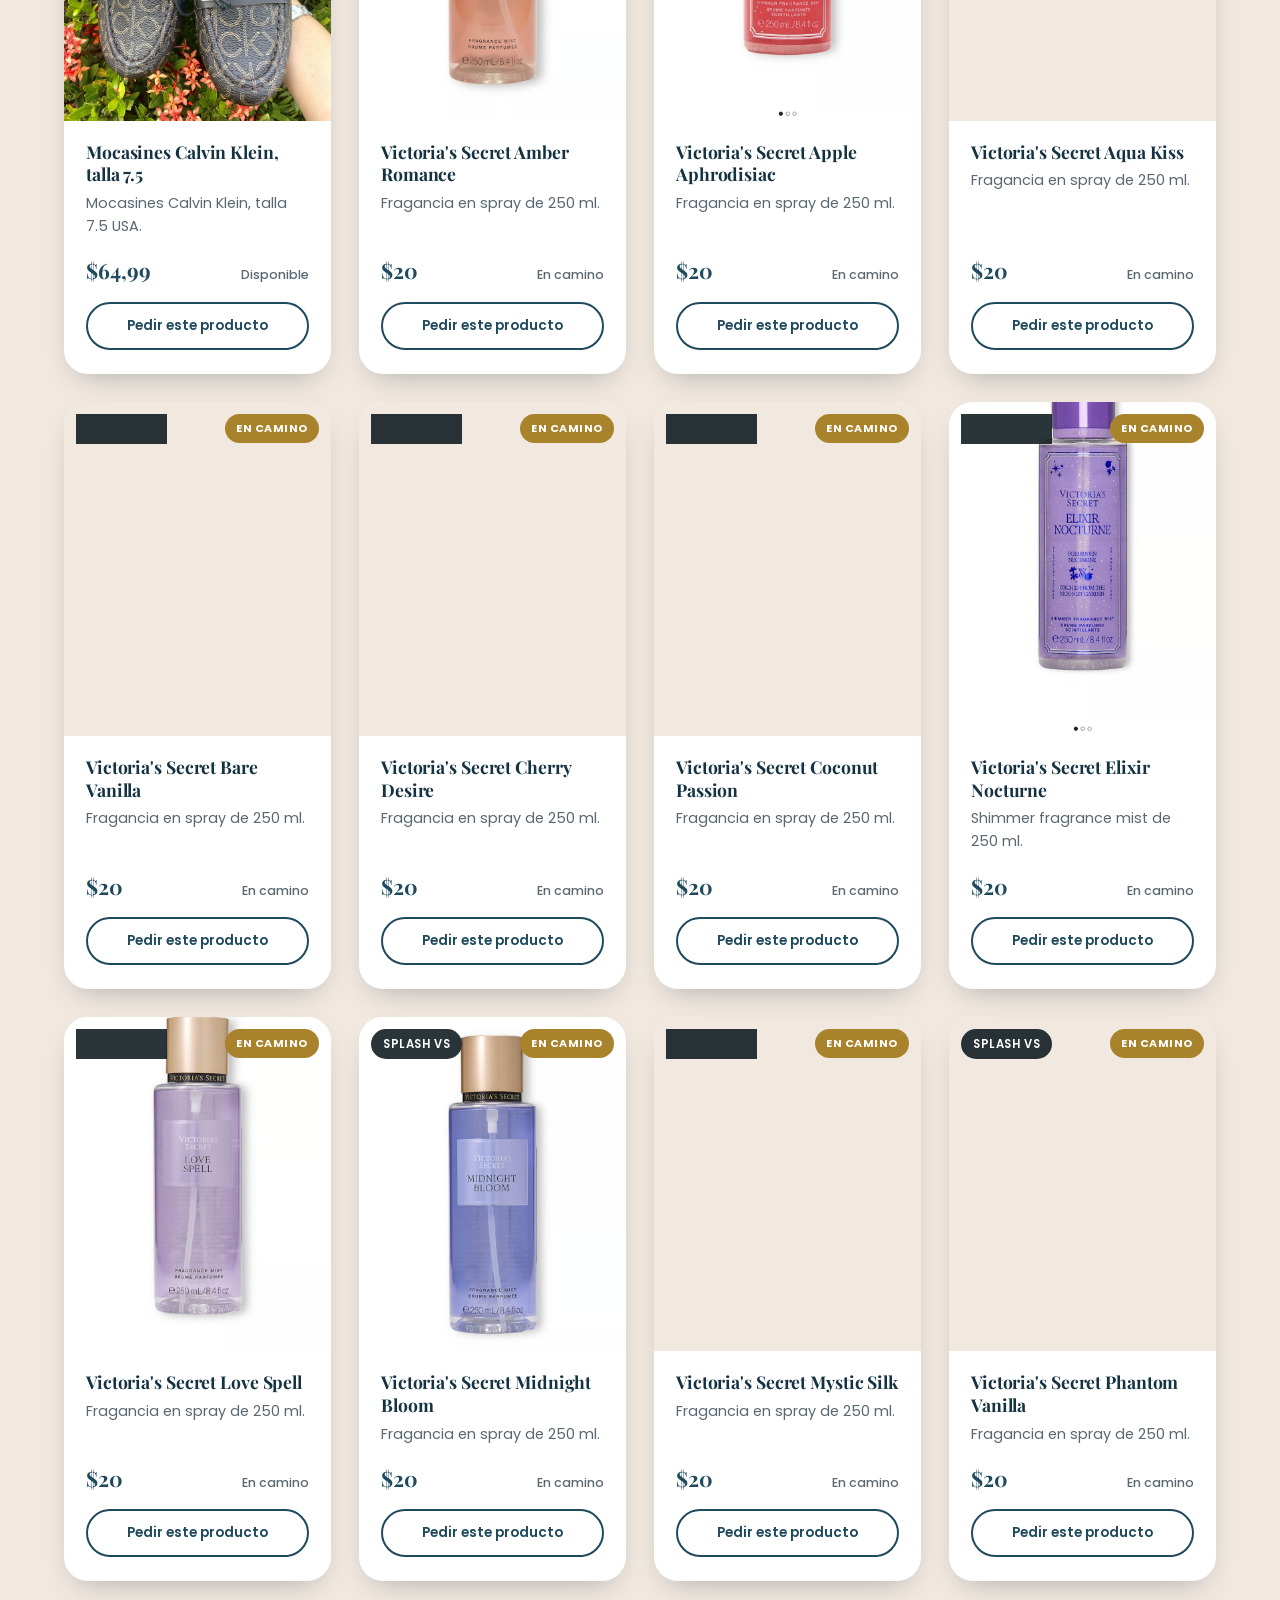
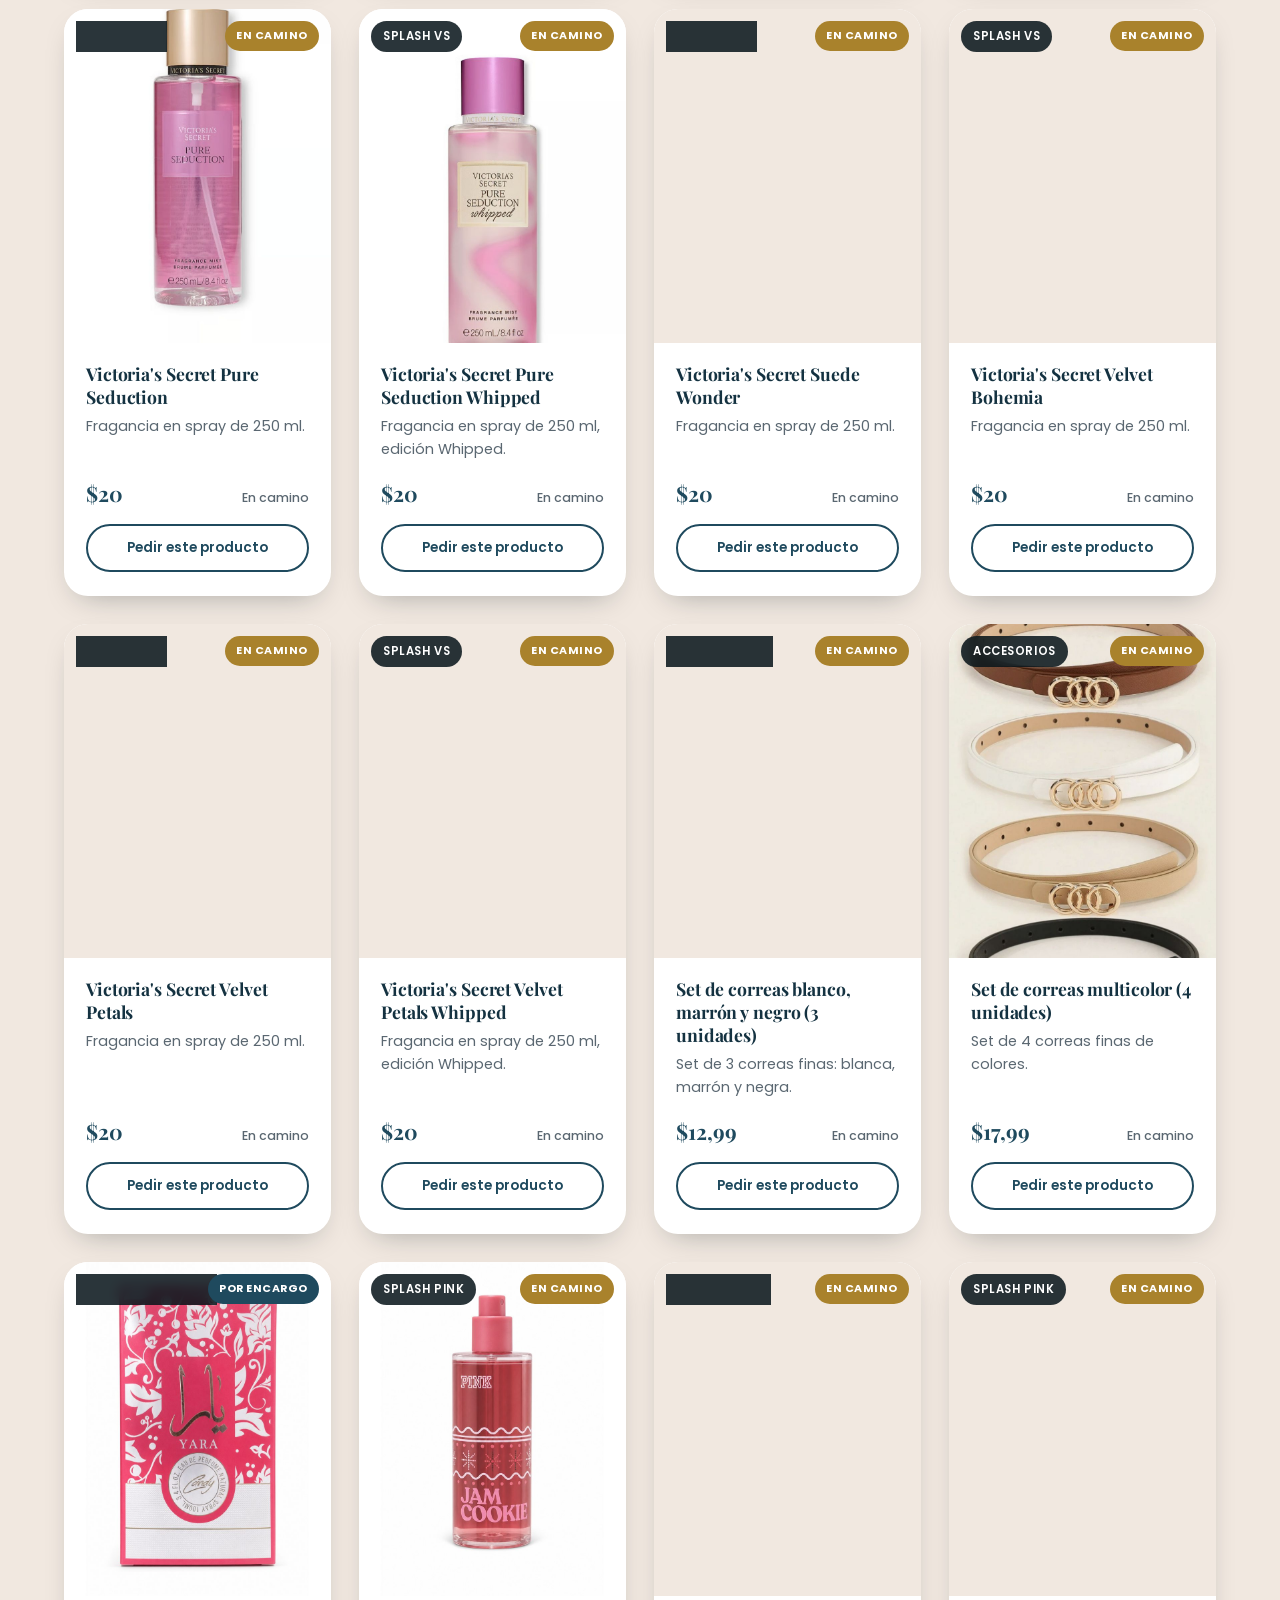
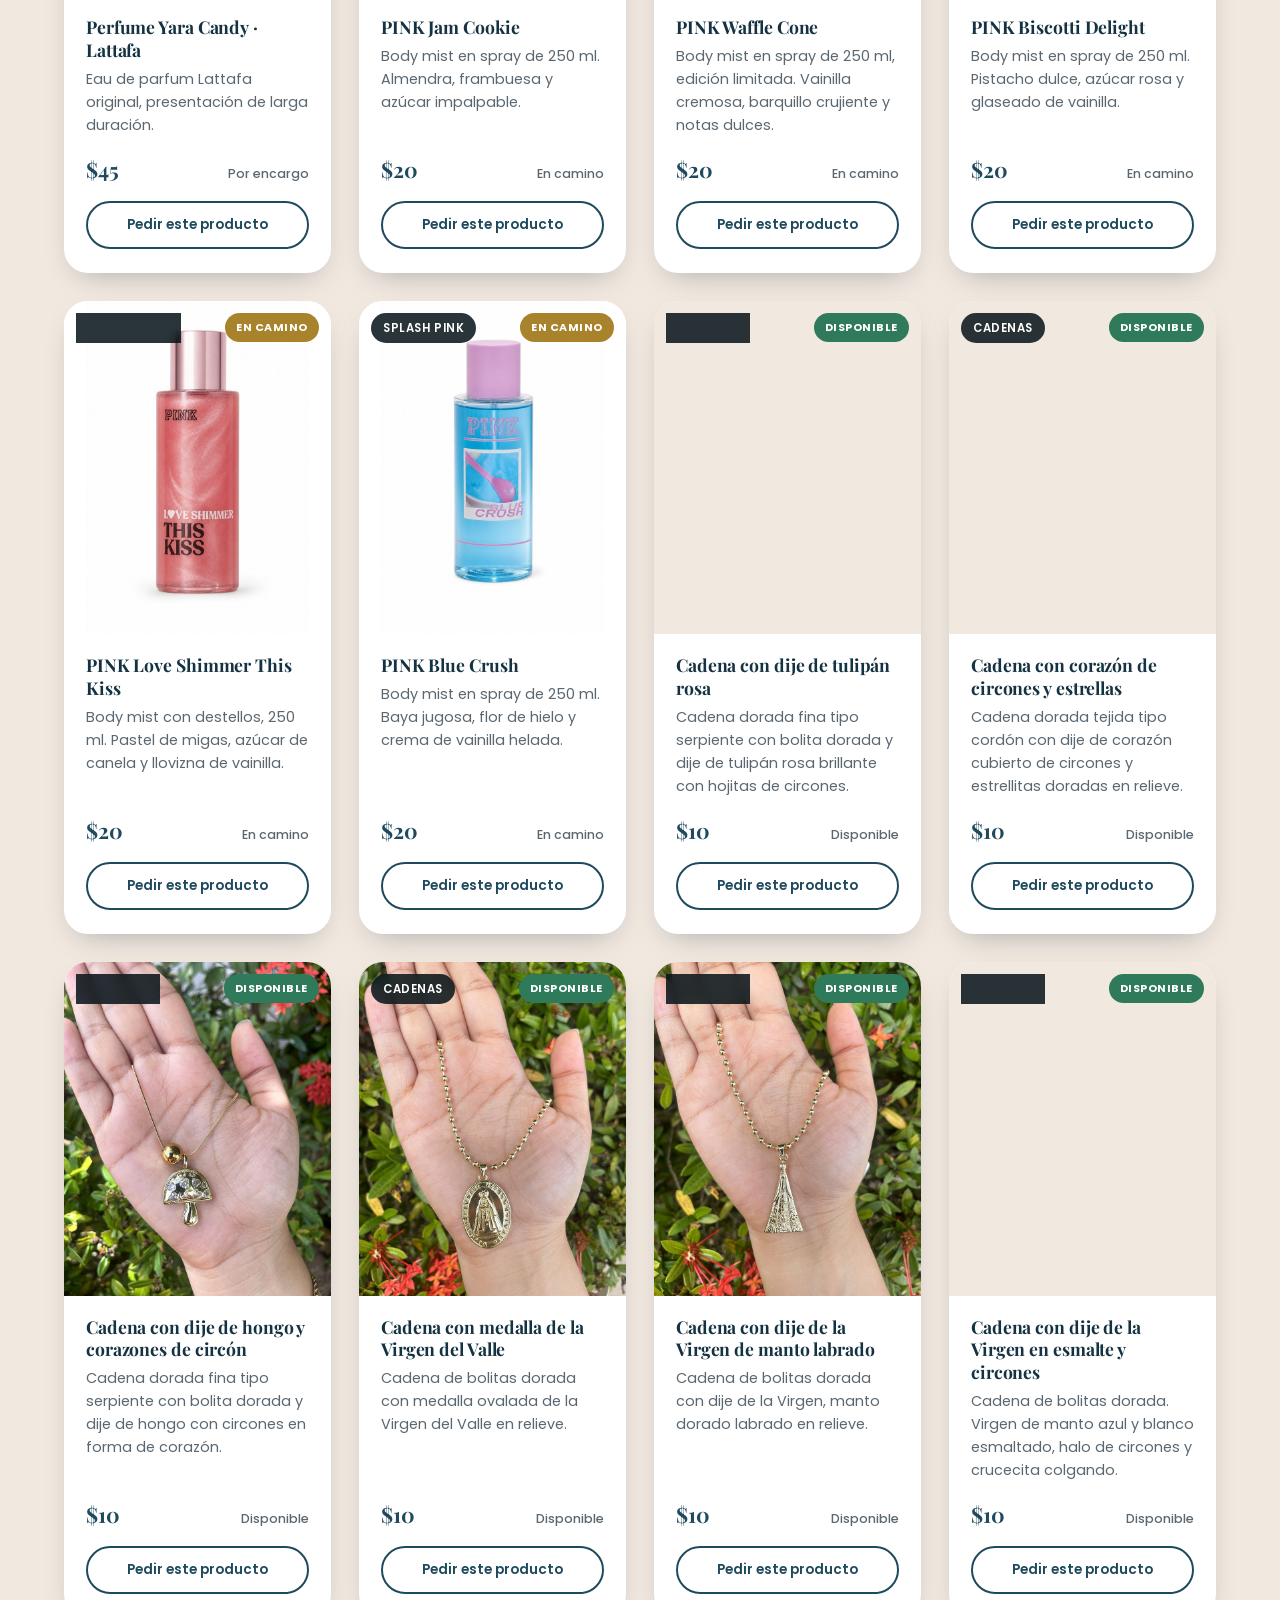
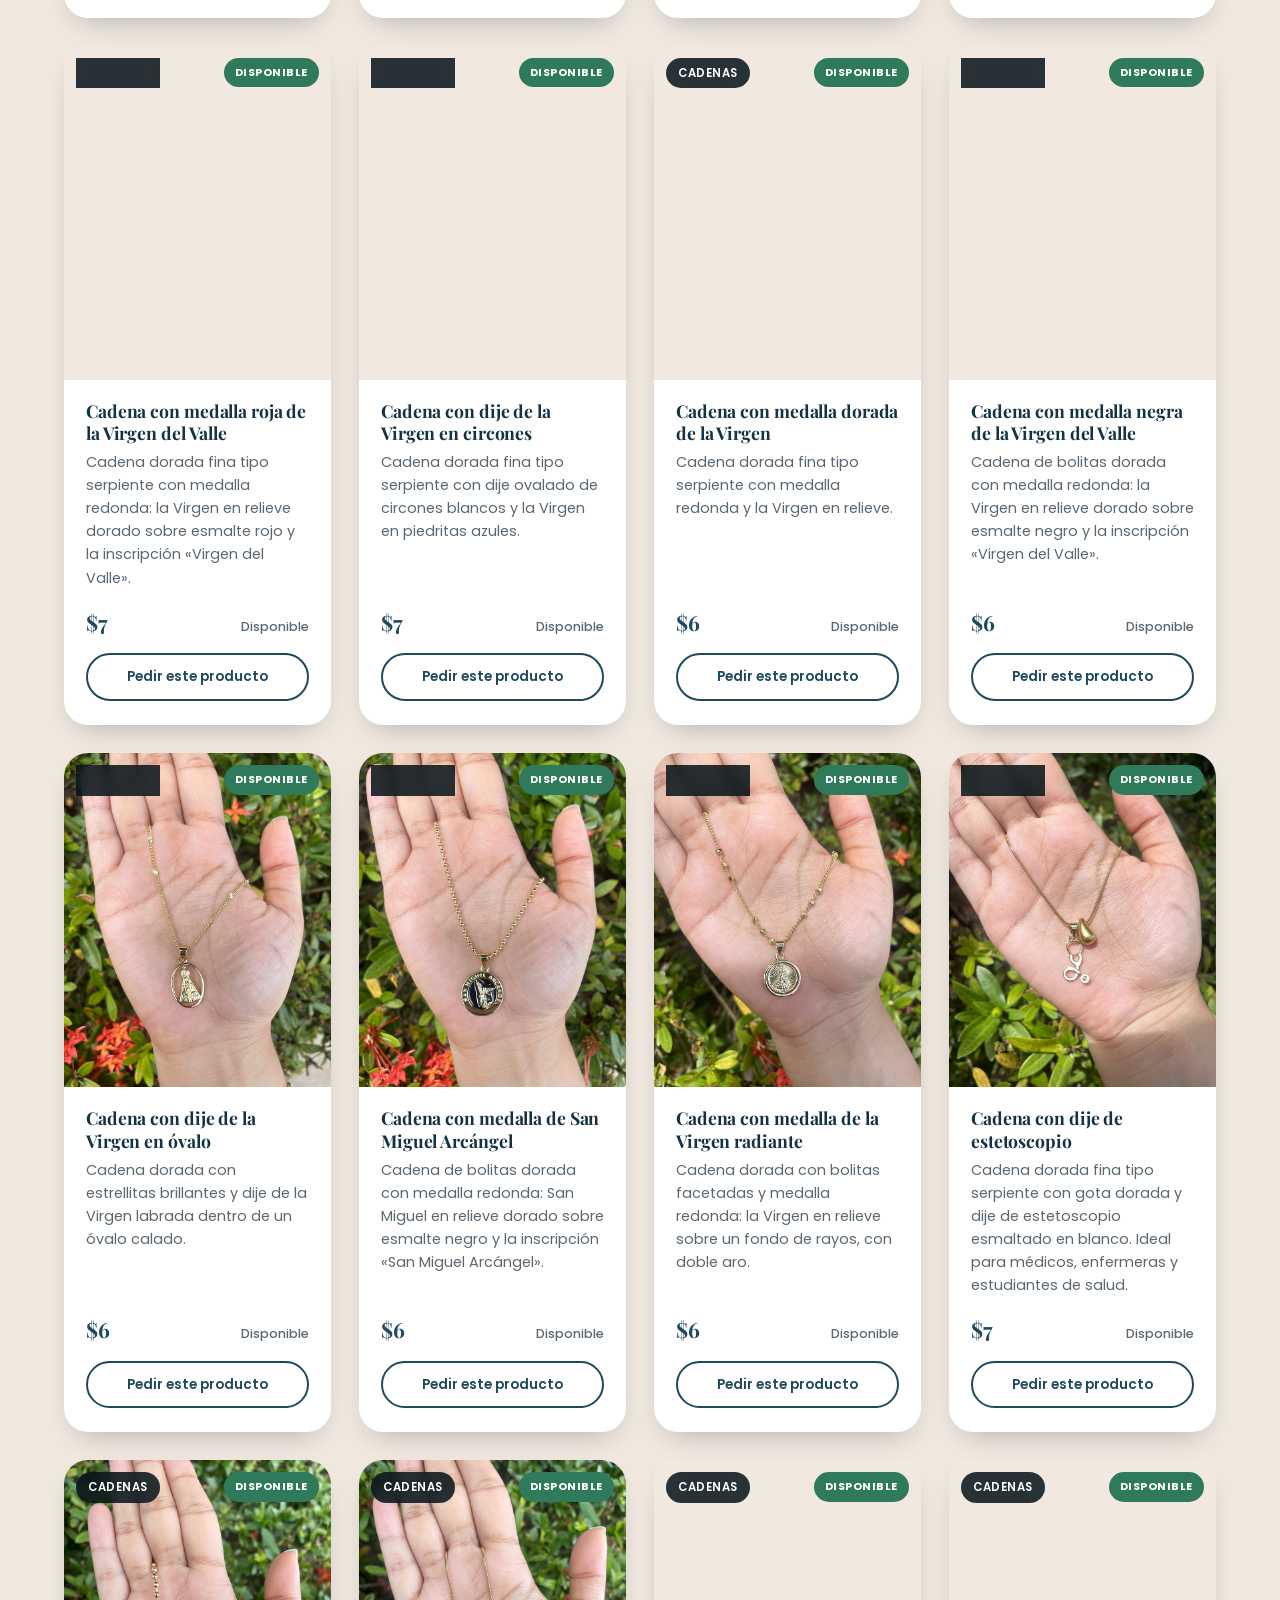
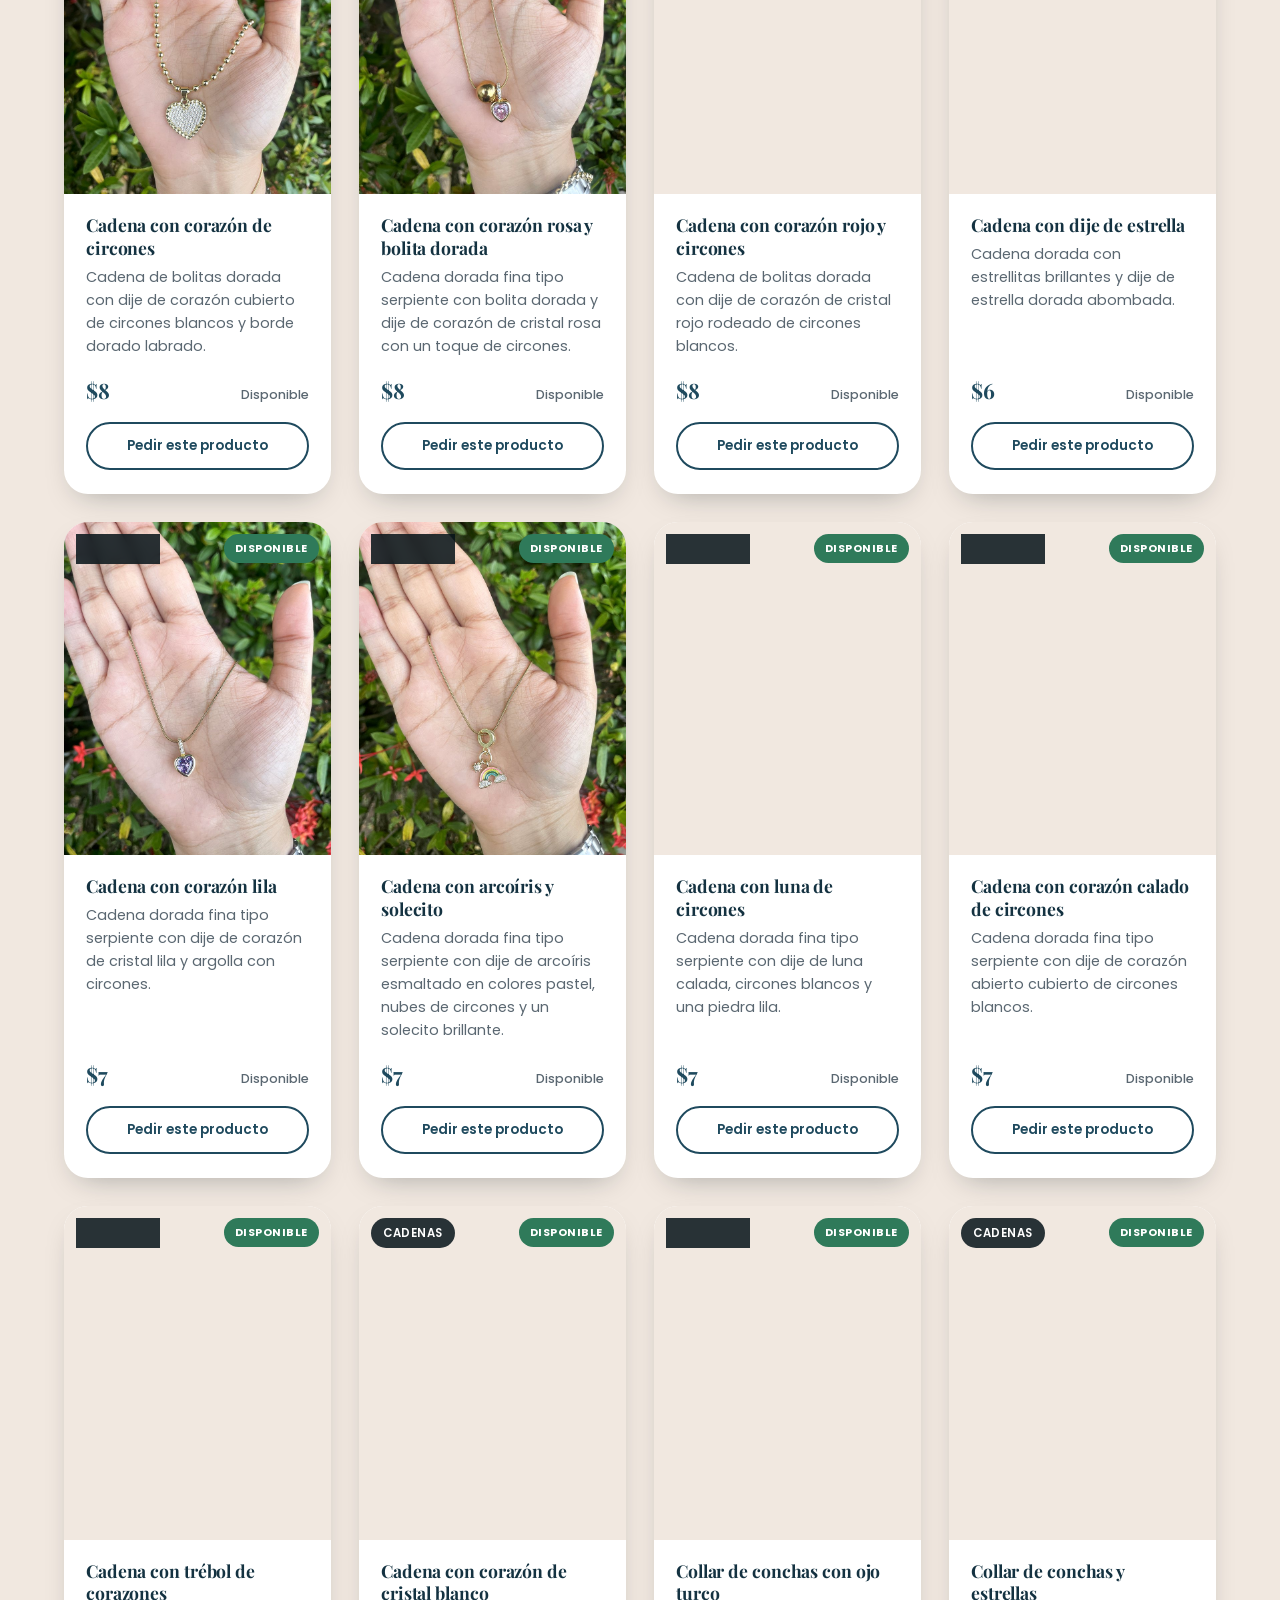
==== commit 169cc985: "catalogo: cremas Suave karité y aloe vera 828 ml, $13, en Cremas y lociones (fondo blanco) Co-Author" ====
--- a/index.html
+++ b/index.html
@@ -222,7 +222,7 @@
         <button class="filter-btn" type="button" data-filter="calzado" aria-pressed="false">Calzado</button>
       </div>
 
-      <p class="catalog-count" id="catalog-count" aria-live="polite">Mostrando 139 de 139 productos</p>
+      <p class="catalog-count" id="catalog-count" aria-live="polite">Mostrando 141 de 141 productos</p>
 
       <div class="product-grid" id="product-grid">
 
@@ -478,6 +478,40 @@
               <span class="product-availability">Disponible</span>
             </div>
             <a class="product-cta" href="https://wa.me/584249533311?text=Hola%20Luna%20Store%2C%20me%20interesa%3A%20Cartera%20Guess%20negra%20%28ACC-CARTERA-GUESS-NEGRA%29" target="_blank" rel="noopener noreferrer">Pedir este producto</a>
+          </div>
+        </article>
+
+        <article class="product-card" data-state="disponible" data-category="cremas" data-sku="CRE-SUAVE-KARITE">
+          <div class="product-media">
+            <span class="product-tag">Cremas y lociones</span>
+            <span class="product-state product-state--disponible">Disponible</span>
+            <img src="assets/catalogo/cre-suave-karite.jpg" alt="Crema corporal Suave Nourishing Care, manteca de karité" loading="lazy" decoding="async" width="800" height="1000" />
+          </div>
+          <div class="product-body">
+            <h3>Crema corporal Suave Nourishing Care, manteca de karité</h3>
+            <p>Loción Suave con manteca de karité para piel normal a seca. 828 ml (28 oz) con dosificador. Hidratación 48 h.</p>
+            <div class="product-meta">
+              <span class="product-price">$13</span>
+              <span class="product-availability">Disponible</span>
+            </div>
+            <a class="product-cta" href="https://wa.me/584249533311?text=Hola%20Luna%20Store%2C%20me%20interesa%3A%20Crema%20corporal%20Suave%20Nourishing%20Care%2C%20manteca%20de%20karit%C3%A9%20%28CRE-SUAVE-KARITE%29" target="_blank" rel="noopener noreferrer">Pedir este producto</a>
+          </div>
+        </article>
+
+        <article class="product-card" data-state="disponible" data-category="cremas" data-sku="CRE-SUAVE-ALOE">
+          <div class="product-media">
+            <span class="product-tag">Cremas y lociones</span>
+            <span class="product-state product-state--disponible">Disponible</span>
+            <img src="assets/catalogo/cre-suave-aloe.jpg" alt="Crema corporal Suave Soothing Hydration, aloe vera" loading="lazy" decoding="async" width="800" height="1000" />
+          </div>
+          <div class="product-body">
+            <h3>Crema corporal Suave Soothing Hydration, aloe vera</h3>
+            <p>Loción Suave con aloe vera para todo tipo de piel. 828 ml (28 oz) con dosificador. Hidratación 48 h.</p>
+            <div class="product-meta">
+              <span class="product-price">$13</span>
+              <span class="product-availability">Disponible</span>
+            </div>
+            <a class="product-cta" href="https://wa.me/584249533311?text=Hola%20Luna%20Store%2C%20me%20interesa%3A%20Crema%20corporal%20Suave%20Soothing%20Hydration%2C%20aloe%20vera%20%28CRE-SUAVE-ALOE%29" target="_blank" rel="noopener noreferrer">Pedir este producto</a>
           </div>
         </article>
 
